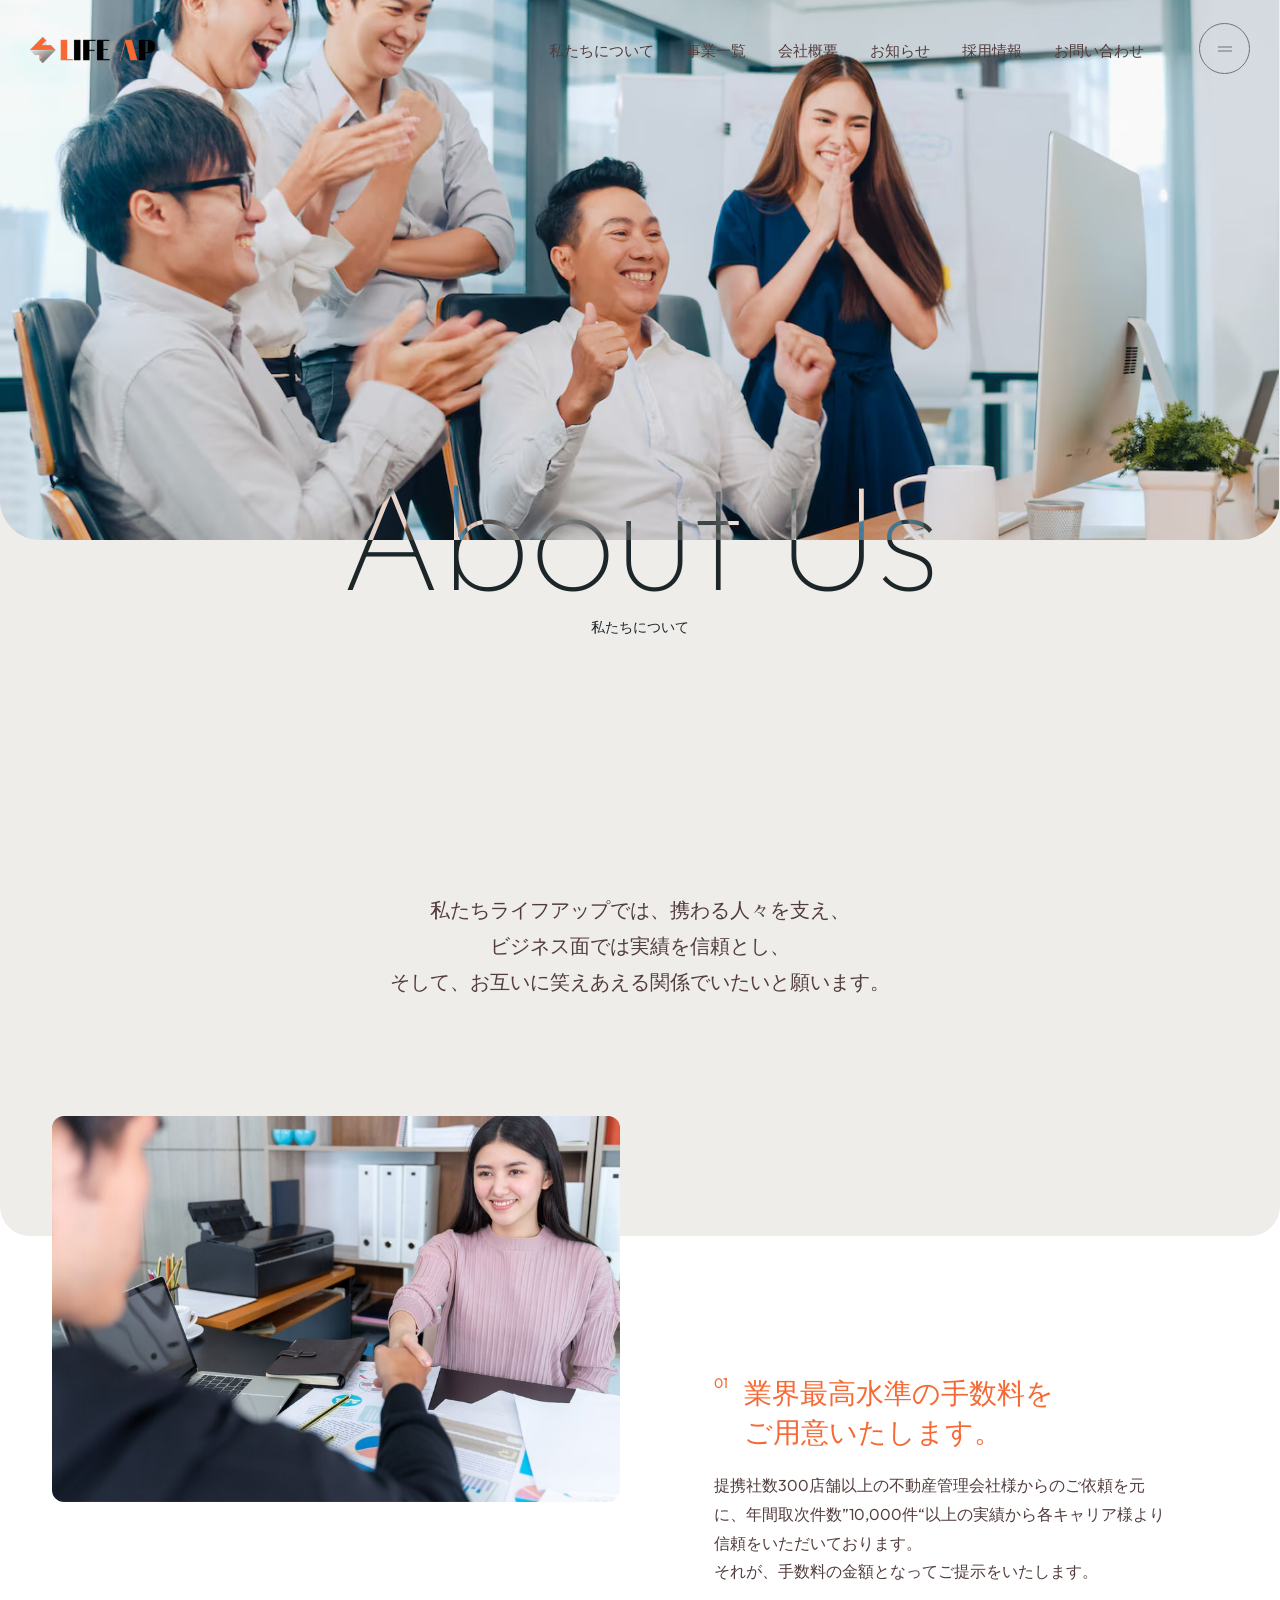
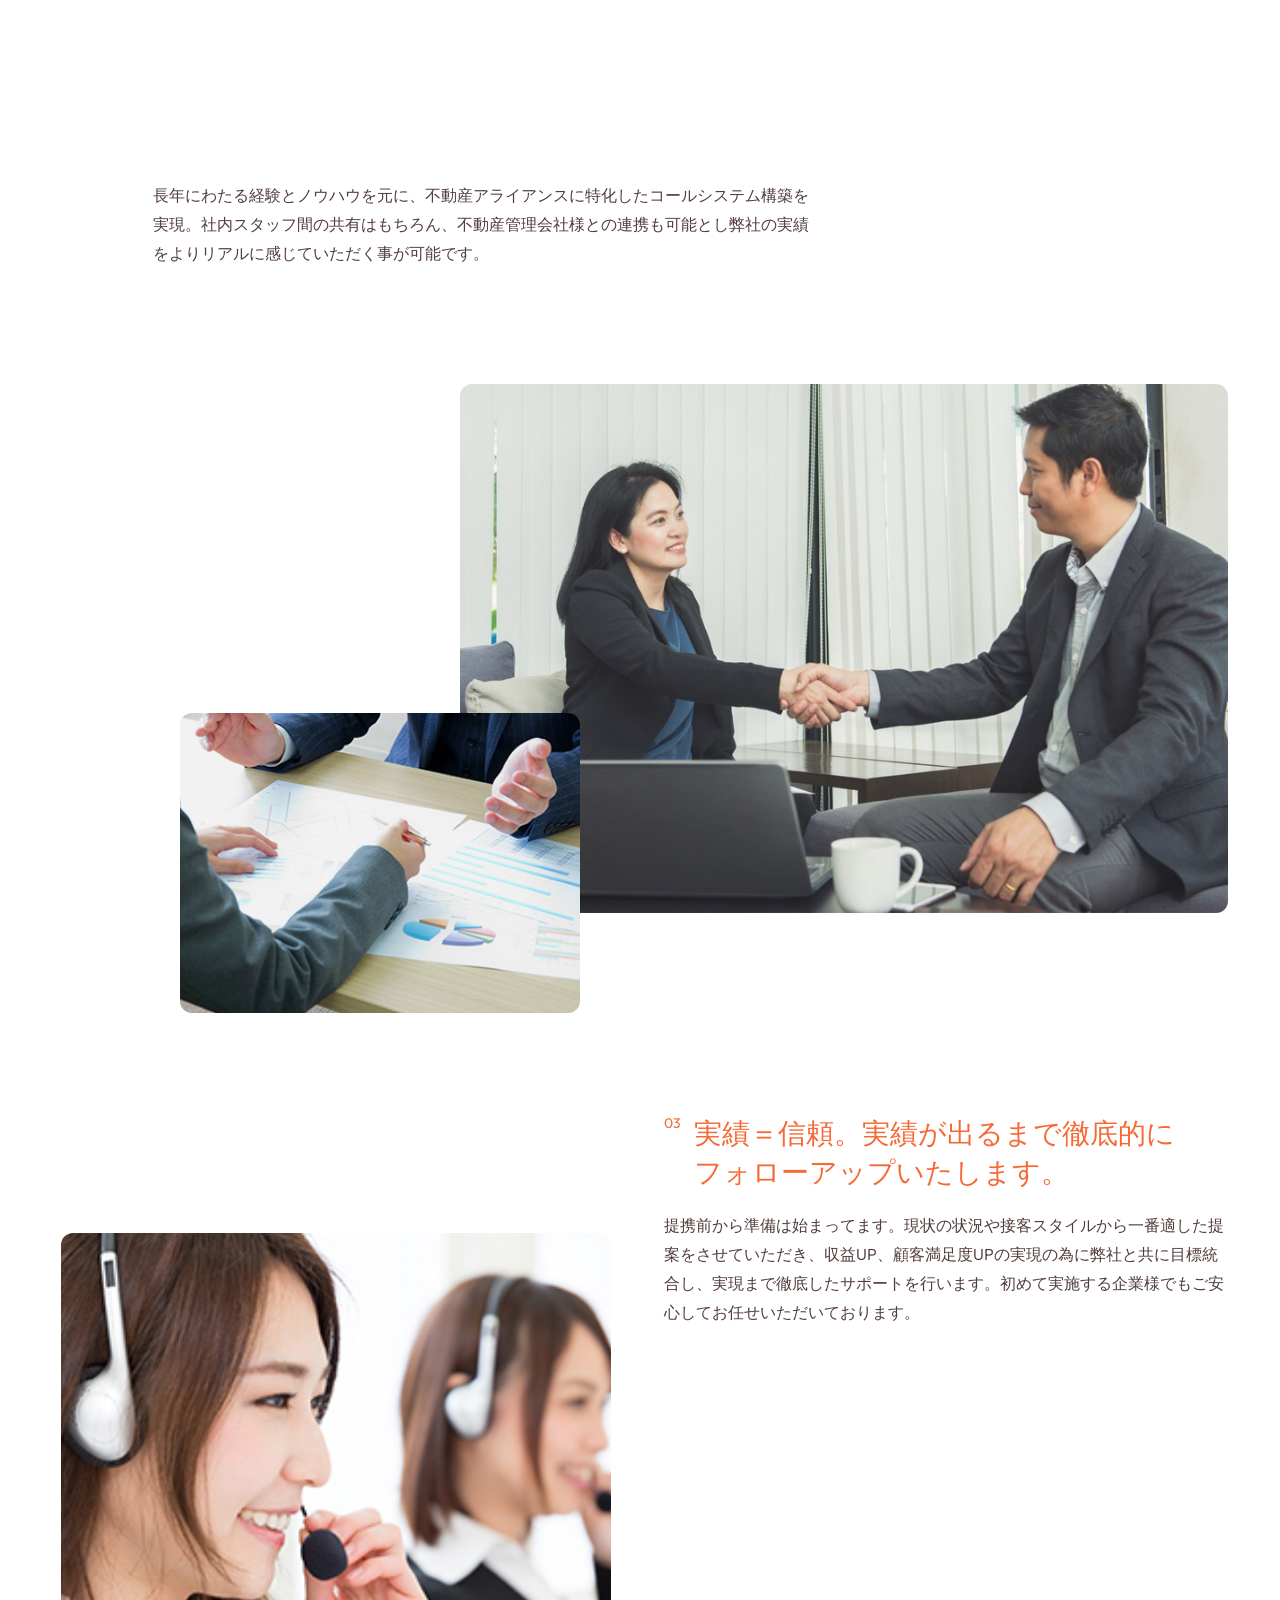
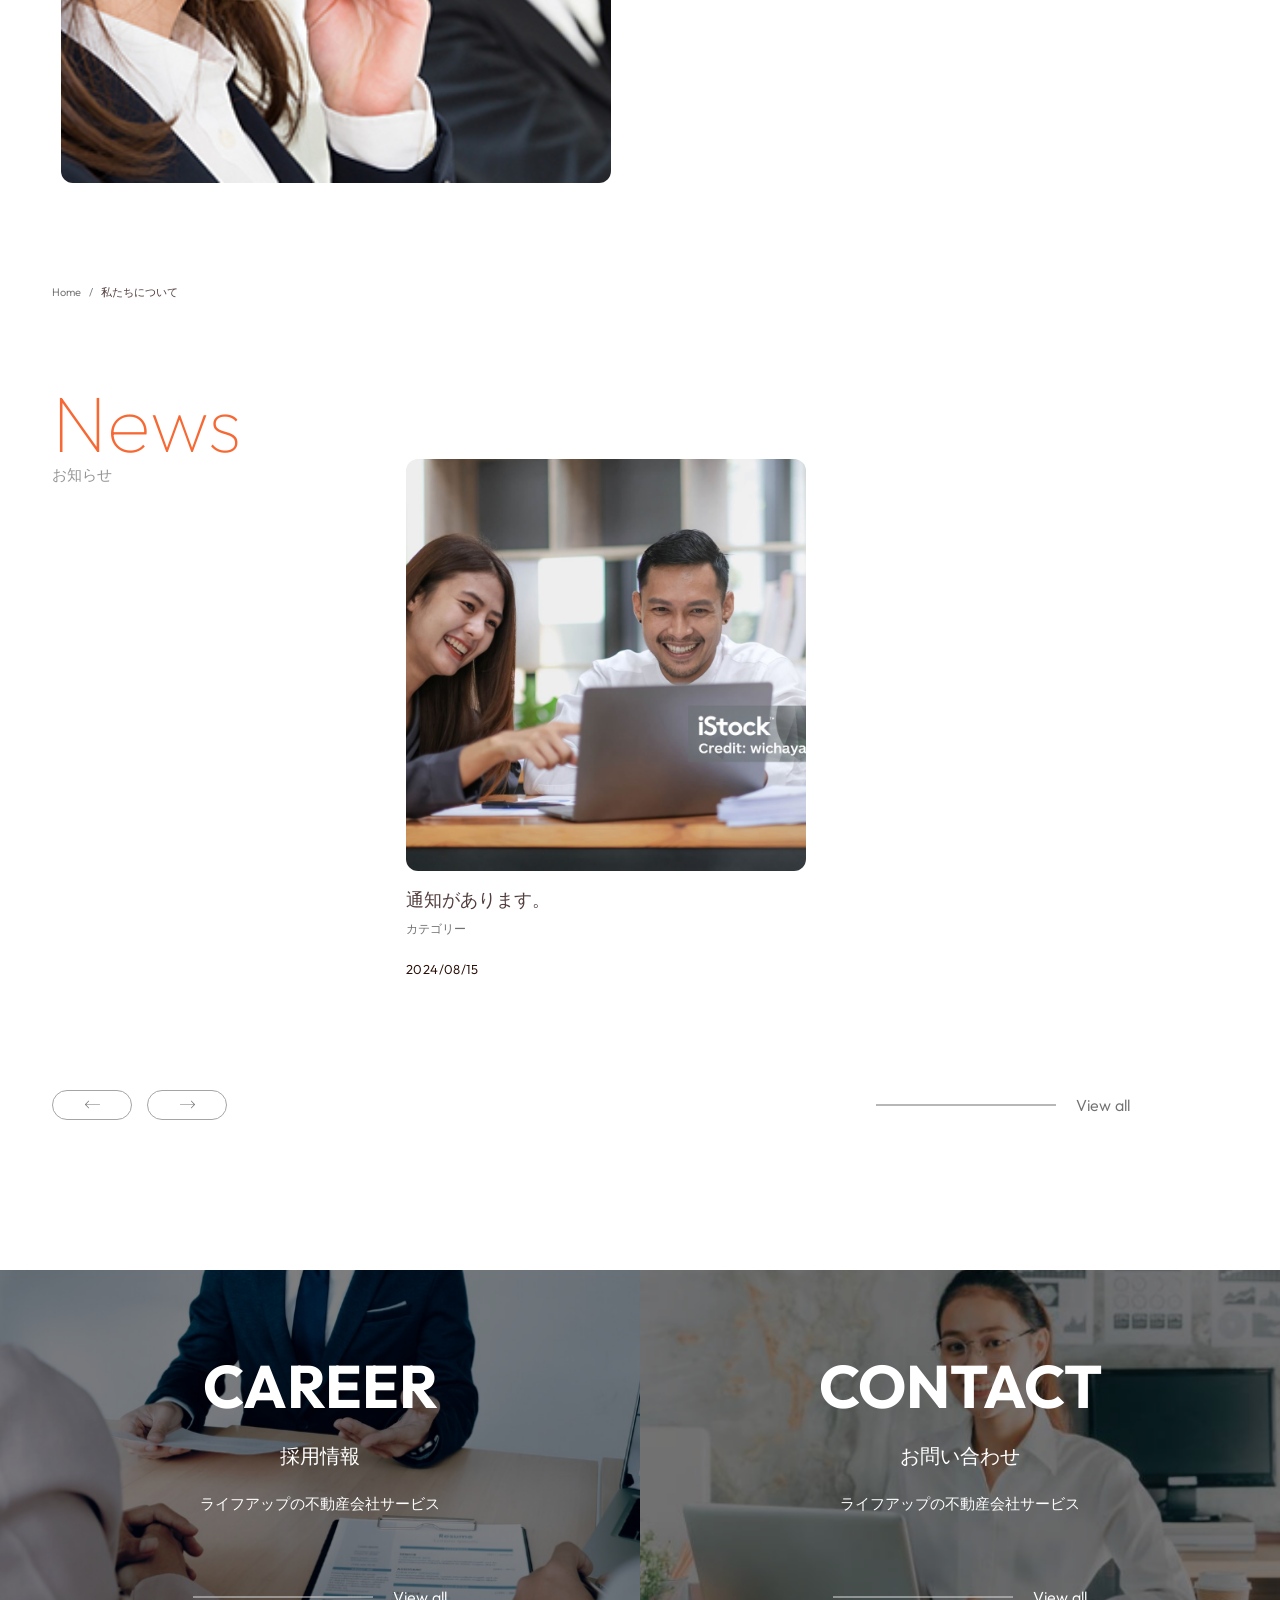
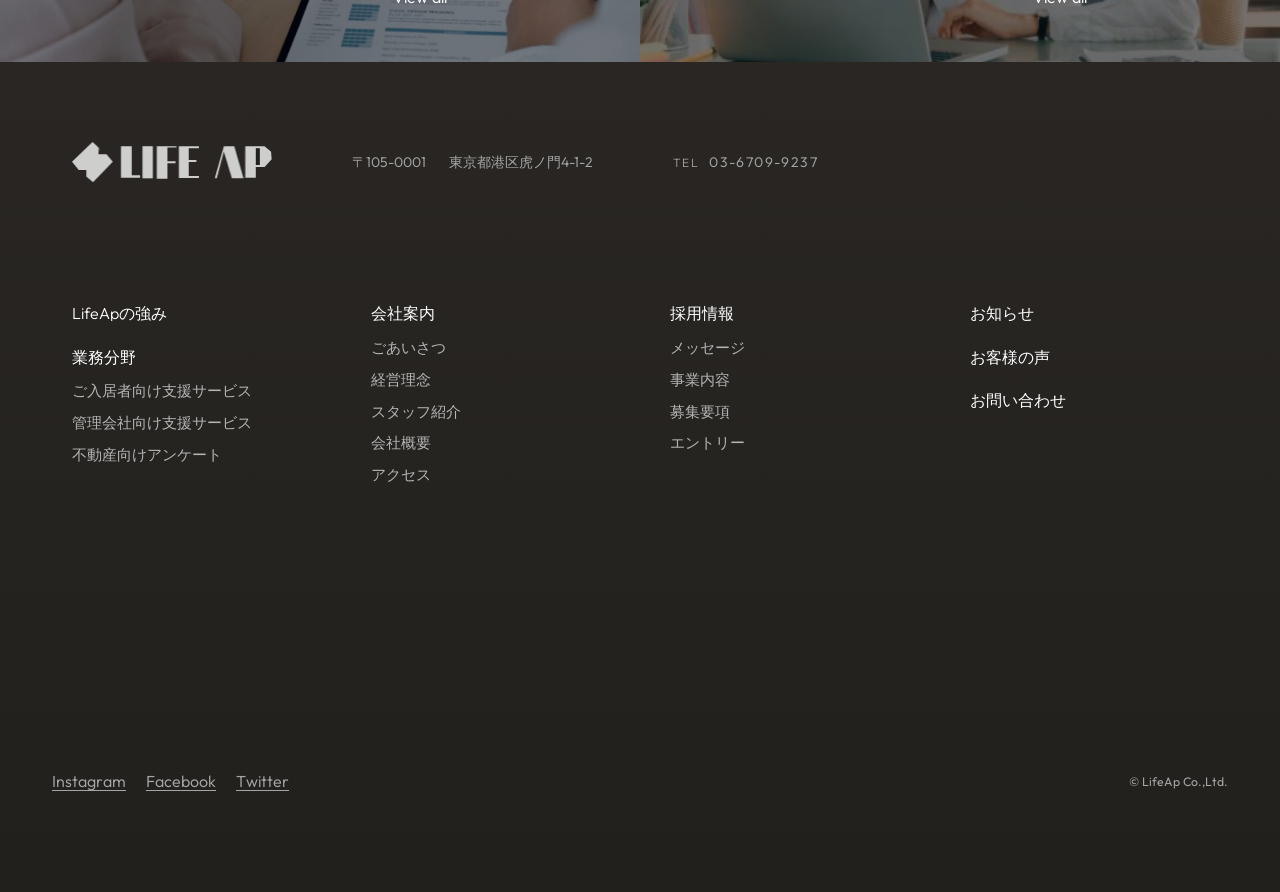
==== about.html @ ca327e9a "feat: Implement other page" ====
﻿<!DOCTYPE html>
<html lang="ja">

<head>
    <meta charset="UTF-8">
    <meta http-equiv="x-ua-compatible" content="ie=edge">
    <meta name="viewport" content="width=device-width,initial-scale=1.0,minimum-scale=1.0">
    <link rel="apple-touch-icon" sizes="180x180" href="assets\ico\apple-touch-icon.png">
    <link rel="icon" type="image/png" sizes="32x32" href="assets\ico\favicon-32x32.png">
    <link rel="icon" type="image/png" sizes="16x16" href="assets\ico\favicon-16x16.png">
    <link rel="preconnect" href="https://fonts.gstatic.com" crossorigin="">
    <link rel="preconnect" href="https://fonts.googleapis.com" crossorigin="">
    <link href="https://fonts.googleapis.com/css2?family=Outfit:wght@100;300;400;500&display=swap" rel="stylesheet">
    <link rel="stylesheet" href="https://fonts.googleapis.com/css2?family=Material+Symbols+Rounded:opsz,wght,FILL,GRAD@20..48,100..700,0..1,-50..200">
    <title>株式会社ライフアップ｜ライフライン取次・不動産アライアンスサービス</title>
    <meta name="description" content="株式会社ライフアップは、ライフラインの取次など不動産会社専用の各種サービスを展開しています。不動産会社とエンドユーザーの架け橋となる会社です。">
    <style id='classic-theme-styles-inline-css' type='text/css'>
        /*! This file is auto-generated */
        
        .wp-block-button__link {
            color: #fff;
            background-color: #32373c;
            border-radius: 9999px;
            box-shadow: none;
            text-decoration: none;
            padding: calc(.667em + 2px) calc(1.333em + 2px);
            font-size: 1.125em
        }
        
        .wp-block-file__button {
            background: #32373c;
            color: #fff;
            text-decoration: none
        }
    </style>
    <style id='global-styles-inline-css' type='text/css'>
        body {
            --wp--preset--color--black: #000;
            --wp--preset--color--cyan-bluish-gray: #abb8c3;
            --wp--preset--color--white: #fff;
            --wp--preset--color--pale-pink: #f78da7;
            --wp--preset--color--vivid-red: #cf2e2e;
            --wp--preset--color--luminous-vivid-orange: #ff6900;
            --wp--preset--color--luminous-vivid-amber: #fcb900;
            --wp--preset--color--light-green-cyan: #7bdcb5;
            --wp--preset--color--vivid-green-cyan: #00d084;
            --wp--preset--color--pale-cyan-blue: #8ed1fc;
            --wp--preset--color--vivid-cyan-blue: #0693e3;
            --wp--preset--color--vivid-purple: #9b51e0;
            --wp--preset--gradient--vivid-cyan-blue-to-vivid-purple: linear-gradient(135deg, rgba(6, 147, 227, 1) 0%, #9b51e0 100%);
            --wp--preset--gradient--light-green-cyan-to-vivid-green-cyan: linear-gradient(135deg, #7adcb4 0%, #00d082 100%);
            --wp--preset--gradient--luminous-vivid-amber-to-luminous-vivid-orange: linear-gradient(135deg, rgba(252, 185, 0, 1) 0%, rgba(255, 105, 0, 1) 100%);
            --wp--preset--gradient--luminous-vivid-orange-to-vivid-red: linear-gradient(135deg, rgba(255, 105, 0, 1) 0%, #cf2e2e 100%);
            --wp--preset--gradient--very-light-gray-to-cyan-bluish-gray: linear-gradient(135deg, #eee 0%, #a9b8c3 100%);
            --wp--preset--gradient--cool-to-warm-spectrum: linear-gradient(135deg, #4aeadc 0%, #9778d1 20%, #cf2aba 40%, #ee2c82 60%, #fb6962 80%, #fef84c 100%);
            --wp--preset--gradient--blush-light-purple: linear-gradient(135deg, #ffceec 0%, #9896f0 100%);
            --wp--preset--gradient--blush-bordeaux: linear-gradient(135deg, #fecda5 0%, #fe2d2d 50%, #6b003e 100%);
            --wp--preset--gradient--luminous-dusk: linear-gradient(135deg, #ffcb70 0%, #c751c0 50%, #4158d0 100%);
            --wp--preset--gradient--pale-ocean: linear-gradient(135deg, #fff5cb 0%, #b6e3d4 50%, #33a7b5 100%);
            --wp--preset--gradient--electric-grass: linear-gradient(135deg, #caf880 0%, #71ce7e 100%);
            --wp--preset--gradient--midnight: linear-gradient(135deg, #020381 0%, #2874fc 100%);
            --wp--preset--font-size--small: 13px;
            --wp--preset--font-size--medium: 20px;
            --wp--preset--font-size--large: 36px;
            --wp--preset--font-size--x-large: 42px;
            --wp--preset--spacing--20: .44rem;
            --wp--preset--spacing--30: .67rem;
            --wp--preset--spacing--40: 1rem;
            --wp--preset--spacing--50: 1.5rem;
            --wp--preset--spacing--60: 2.25rem;
            --wp--preset--spacing--70: 3.38rem;
            --wp--preset--spacing--80: 5.06rem;
            --wp--preset--shadow--natural: 6px 6px 9px rgba(0, 0, 0, .2);
            --wp--preset--shadow--deep: 12px 12px 50px rgba(0, 0, 0, .4);
            --wp--preset--shadow--sharp: 6px 6px 0px rgba(0, 0, 0, .2);
            --wp--preset--shadow--outlined: 6px 6px 0px -3px rgba(255, 255, 255, 1), 6px 6px rgba(0, 0, 0, 1);
            --wp--preset--shadow--crisp: 6px 6px 0px rgba(0, 0, 0, 1)
        }
        
         :where(.is-layout-flex) {
            gap: .5em
        }
        
         :where(.is-layout-grid) {
            gap: .5em
        }
        
        body .is-layout-flow>.alignleft {
            float: left;
            margin-inline-start: 0;
            margin-inline-end: 2em
        }
        
        body .is-layout-flow>.alignright {
            float: right;
            margin-inline-start: 2em;
            margin-inline-end: 0
        }
        
        body .is-layout-flow>.aligncenter {
            margin-left: auto !important;
            margin-right: auto !important
        }
        
        body .is-layout-constrained>.alignleft {
            float: left;
            margin-inline-start: 0;
            margin-inline-end: 2em
        }
        
        body .is-layout-constrained>.alignright {
            float: right;
            margin-inline-start: 2em;
            margin-inline-end: 0
        }
        
        body .is-layout-constrained>.aligncenter {
            margin-left: auto !important;
            margin-right: auto !important
        }
        
        body .is-layout-constrained>:where(:not(.alignleft):not(.alignright):not(.alignfull)) {
            max-width: var(--wp--style--global--content-size);
            margin-left: auto !important;
            margin-right: auto !important
        }
        
        body .is-layout-constrained>.alignwide {
            max-width: var(--wp--style--global--wide-size)
        }
        
        body .is-layout-flex {
            display: flex
        }
        
        body .is-layout-flex {
            flex-wrap: wrap;
            align-items: center
        }
        
        body .is-layout-flex>* {
            margin: 0
        }
        
        body .is-layout-grid {
            display: grid
        }
        
        body .is-layout-grid>* {
            margin: 0
        }
        
         :where(.wp-block-columns.is-layout-flex) {
            gap: 2em
        }
        
         :where(.wp-block-columns.is-layout-grid) {
            gap: 2em
        }
        
         :where(.wp-block-post-template.is-layout-flex) {
            gap: 1.25em
        }
        
         :where(.wp-block-post-template.is-layout-grid) {
            gap: 1.25em
        }
        
        .has-black-color {
            color: var(--wp--preset--color--black) !important
        }
        
        .has-cyan-bluish-gray-color {
            color: var(--wp--preset--color--cyan-bluish-gray) !important
        }
        
        .has-white-color {
            color: var(--wp--preset--color--white) !important
        }
        
        .has-pale-pink-color {
            color: var(--wp--preset--color--pale-pink) !important
        }
        
        .has-vivid-red-color {
            color: var(--wp--preset--color--vivid-red) !important
        }
        
        .has-luminous-vivid-orange-color {
            color: var(--wp--preset--color--luminous-vivid-orange) !important
        }
        
        .has-luminous-vivid-amber-color {
            color: var(--wp--preset--color--luminous-vivid-amber) !important
        }
        
        .has-light-green-cyan-color {
            color: var(--wp--preset--color--light-green-cyan) !important
        }
        
        .has-vivid-green-cyan-color {
            color: var(--wp--preset--color--vivid-green-cyan) !important
        }
        
        .has-pale-cyan-blue-color {
            color: var(--wp--preset--color--pale-cyan-blue) !important
        }
        
        .has-vivid-cyan-blue-color {
            color: var(--wp--preset--color--vivid-cyan-blue) !important
        }
        
        .has-vivid-purple-color {
            color: var(--wp--preset--color--vivid-purple) !important
        }
        
        .has-black-background-color {
            background-color: var(--wp--preset--color--black) !important
        }
        
        .has-cyan-bluish-gray-background-color {
            background-color: var(--wp--preset--color--cyan-bluish-gray) !important
        }
        
        .has-white-background-color {
            background-color: var(--wp--preset--color--white) !important
        }
        
        .has-pale-pink-background-color {
            background-color: var(--wp--preset--color--pale-pink) !important
        }
        
        .has-vivid-red-background-color {
            background-color: var(--wp--preset--color--vivid-red) !important
        }
        
        .has-luminous-vivid-orange-background-color {
            background-color: var(--wp--preset--color--luminous-vivid-orange) !important
        }
        
        .has-luminous-vivid-amber-background-color {
            background-color: var(--wp--preset--color--luminous-vivid-amber) !important
        }
        
        .has-light-green-cyan-background-color {
            background-color: var(--wp--preset--color--light-green-cyan) !important
        }
        
        .has-vivid-green-cyan-background-color {
            background-color: var(--wp--preset--color--vivid-green-cyan) !important
        }
        
        .has-pale-cyan-blue-background-color {
            background-color: var(--wp--preset--color--pale-cyan-blue) !important
        }
        
        .has-vivid-cyan-blue-background-color {
            background-color: var(--wp--preset--color--vivid-cyan-blue) !important
        }
        
        .has-vivid-purple-background-color {
            background-color: var(--wp--preset--color--vivid-purple) !important
        }
        
        .has-black-border-color {
            border-color: var(--wp--preset--color--black) !important
        }
        
        .has-cyan-bluish-gray-border-color {
            border-color: var(--wp--preset--color--cyan-bluish-gray) !important
        }
        
        .has-white-border-color {
            border-color: var(--wp--preset--color--white) !important
        }
        
        .has-pale-pink-border-color {
            border-color: var(--wp--preset--color--pale-pink) !important
        }
        
        .has-vivid-red-border-color {
            border-color: var(--wp--preset--color--vivid-red) !important
        }
        
        .has-luminous-vivid-orange-border-color {
            border-color: var(--wp--preset--color--luminous-vivid-orange) !important
        }
        
        .has-luminous-vivid-amber-border-color {
            border-color: var(--wp--preset--color--luminous-vivid-amber) !important
        }
        
        .has-light-green-cyan-border-color {
            border-color: var(--wp--preset--color--light-green-cyan) !important
        }
        
        .has-vivid-green-cyan-border-color {
            border-color: var(--wp--preset--color--vivid-green-cyan) !important
        }
        
        .has-pale-cyan-blue-border-color {
            border-color: var(--wp--preset--color--pale-cyan-blue) !important
        }
        
        .has-vivid-cyan-blue-border-color {
            border-color: var(--wp--preset--color--vivid-cyan-blue) !important
        }
        
        .has-vivid-purple-border-color {
            border-color: var(--wp--preset--color--vivid-purple) !important
        }
        
        .has-vivid-cyan-blue-to-vivid-purple-gradient-background {
            background: var(--wp--preset--gradient--vivid-cyan-blue-to-vivid-purple) !important
        }
        
        .has-light-green-cyan-to-vivid-green-cyan-gradient-background {
            background: var(--wp--preset--gradient--light-green-cyan-to-vivid-green-cyan) !important
        }
        
        .has-luminous-vivid-amber-to-luminous-vivid-orange-gradient-background {
            background: var(--wp--preset--gradient--luminous-vivid-amber-to-luminous-vivid-orange) !important
        }
        
        .has-luminous-vivid-orange-to-vivid-red-gradient-background {
            background: var(--wp--preset--gradient--luminous-vivid-orange-to-vivid-red) !important
        }
        
        .has-very-light-gray-to-cyan-bluish-gray-gradient-background {
            background: var(--wp--preset--gradient--very-light-gray-to-cyan-bluish-gray) !important
        }
        
        .has-cool-to-warm-spectrum-gradient-background {
            background: var(--wp--preset--gradient--cool-to-warm-spectrum) !important
        }
        
        .has-blush-light-purple-gradient-background {
            background: var(--wp--preset--gradient--blush-light-purple) !important
        }
        
        .has-blush-bordeaux-gradient-background {
            background: var(--wp--preset--gradient--blush-bordeaux) !important
        }
        
        .has-luminous-dusk-gradient-background {
            background: var(--wp--preset--gradient--luminous-dusk) !important
        }
        
        .has-pale-ocean-gradient-background {
            background: var(--wp--preset--gradient--pale-ocean) !important
        }
        
        .has-electric-grass-gradient-background {
            background: var(--wp--preset--gradient--electric-grass) !important
        }
        
        .has-midnight-gradient-background {
            background: var(--wp--preset--gradient--midnight) !important
        }
        
        .has-small-font-size {
            font-size: var(--wp--preset--font-size--small) !important
        }
        
        .has-medium-font-size {
            font-size: var(--wp--preset--font-size--medium) !important
        }
        
        .has-large-font-size {
            font-size: var(--wp--preset--font-size--large) !important
        }
        
        .has-x-large-font-size {
            font-size: var(--wp--preset--font-size--x-large) !important
        }
        
        .wp-block-navigation a:where(:not(.wp-element-button)) {
            color: inherit
        }
        
         :where(.wp-block-post-template.is-layout-flex) {
            gap: 1.25em
        }
        
         :where(.wp-block-post-template.is-layout-grid) {
            gap: 1.25em
        }
        
         :where(.wp-block-columns.is-layout-flex) {
            gap: 2em
        }
        
         :where(.wp-block-columns.is-layout-grid) {
            gap: 2em
        }
        
        .wp-block-pullquote {
            font-size: 1.5em;
            line-height: 1.6
        }
    </style>
    <link rel="stylesheet" href="assets\css\styles.css">
    <link rel="stylesheet" href="assets\css\custom.css">
    <script src="assets\js\bundle.js?date=20230303" id="bundle" charset="utf-8" defer=""></script>
</head>

<body data-barba="wrapper">
    <div id="page"> <button id="js-hamburger" class="l-hamburger" aria-haspopup="true" aria-expanded="false"> <span
                class="sr-only sr-only-focusable">メニューを開閉する</span> <span class="js-hamburger__bar l-hamburger__str"
                aria-hidden="true"></span> <span class="js-hamburger__bar l-hamburger__bar" aria-hidden="true"></span>
            <svg class="l-hamburger__circle" role="img" aria-hidden="true" width="52" height="52" viewbox="0 0 52 52"
                fill="none" xmlns="http://www.w3.org/2000/svg">
                <rect x="0.5" y="0.5" width="51" height="51" rx="25.5"></rect>
            </svg> <svg class="l-hamburger__circle-base" role="img" aria-hidden="true" width="52" height="52"
                viewbox="0 0 52 52" fill="none" xmlns="http://www.w3.org/2000/svg">
                <rect x="0.5" y="0.5" width="51" height="51" rx="25.5"></rect>
            </svg> </button>
        <div id="js-drawer" class="modal l-drawer" aria-hidden="true">
            <div class="modal__bg"></div>
            <div role="dialog" aria-modal="true" class="modal__container">
                <div class="container">
                    <div class="l-drawer-wrapper">
                        <div class="row align-items-center">
                            <div class="col-lg-6">
                                <div class="l-drawer-image">
                                    <div data-drawer-image="top" class="-active"></div>
                                    <div data-drawer-image="strength"></div>
                                    <div data-drawer-image="service"></div>
                                    <div data-drawer-image="office"></div>
                                    <div data-drawer-image="recruit"></div>
                                    <div data-drawer-image="others"></div>
                                </div>
                            </div>
                            <div class="col-lg-6">
                                <div class="row">
                                    <div class="col-md-6">
                                        <ul class="l-drawer-nav">
                                            <li class="l-drawer-nav__item">
                                                <a href="/index.html" class="l-drawer-nav__link" data-drawer-links="" data-hover-animation="" data-drawer="top"> <span> <span
                                                            data-hover-animation-target="">トップページ</span> </span>
                                                </a>
                                            </li>
                                            <li class="l-drawer-nav__item">
                                                <a href="/about.html" class="l-drawer-nav__link" data-drawer-links="" data-hover-animation="" data-drawer="strength">
                                                    <span> <span data-hover-animation-target="">LifeApの強み</span>
                                                    </span>
                                                </a>
                                            </li>
                                            <li class="l-drawer-nav__item">
                                                <a href="/service.html" class="l-drawer-nav__link" data-drawer-links="" data-hover-animation="" data-drawer="service">
                                                    <span> <span data-hover-animation-target="">業務分野</span> </span>
                                                </a>
                                                <ul class="l-drawer-nav__children">
                                                    <li class="l-drawer-nav__item">
                                                        <a href="/service.html/#one" class="l-drawer-nav__link" data-drawer-links="" data-hover-animation="" data-drawer="service"> <span> <span
                                                                    data-hover-animation-target="">ご入居者向け支援サービス</span>
                                                            </span>
                                                        </a>
                                                    </li>
                                                    <li class="l-drawer-nav__item">
                                                        <a href="/service.html/#one" class="l-drawer-nav__link" data-drawer-links="" data-hover-animation="" data-drawer="service"> <span> <span
                                                                    data-hover-animation-target="">管理会社向け支援サービス</span>
                                                            </span>
                                                        </a>
                                                    </li>
                                                    <li class="l-drawer-nav__item">
                                                        <a href="/service.html/#one" class="l-drawer-nav__link" data-drawer-links="" data-hover-animation="" data-drawer="service"> <span> <span
                                                                    data-hover-animation-target="">不動産向けアンケート</span>
                                                            </span>
                                                        </a>
                                                    </li>
                                                </ul>
                                            </li>
                                        </ul>
                                        <ul class="l-drawer-nav">
                                            <li class="l-drawer-nav__item">
                                                <a href="/greeting.html" class="l-drawer-nav__link" data-drawer-links="" data-hover-animation="" data-drawer="office">
                                                    <span> <span data-hover-animation-target="">会社案内</span> </span>
                                                </a>
                                                <ul class="l-drawer-nav__children">
                                                    <li class="l-drawer-nav__item">
                                                        <a href="/greeting.html" class="l-drawer-nav__link" data-drawer-links="" data-hover-animation="" data-drawer="office"> <span> <span
                                                                    data-hover-animation-target="">ごあいさつ</span> </span>
                                                        </a>
                                                    </li>
                                                    <li class="l-drawer-nav__item">
                                                        <a href="/outline.html" class="l-drawer-nav__link" data-drawer-links="" data-hover-animation="" data-drawer="office"> <span> <span
                                                                    data-hover-animation-target="">経営理念</span> </span>
                                                        </a>
                                                    </li>
                                                    <li class="l-drawer-nav__item">
                                                        <a href="/member.html" class="l-drawer-nav__link" data-drawer-links="" data-hover-animation="" data-drawer="office"> <span> <span
                                                                    data-hover-animation-target="">スタッフ紹介</span> </span>
                                                        </a>
                                                    </li>
                                                    <li class="l-drawer-nav__item">
                                                        <a href="/outline.html" class="l-drawer-nav__link" data-drawer-links="" data-hover-animation="" data-drawer="office"> <span> <span
                                                                    data-hover-animation-target="">会社概要</span> </span>
                                                        </a>
                                                    </li>
                                                    <li class="l-drawer-nav__item">
                                                        <a href="/outline.html" class="l-drawer-nav__link" data-drawer-links="" data-hover-animation="" data-drawer="office"> <span> <span
                                                                    data-hover-animation-target="">アクセス</span> </span>
                                                        </a>
                                                    </li>
                                                </ul>
                                            </li>
                                        </ul>
                                    </div>
                                    <div class="col-md-6">
                                        <ul class="l-drawer-nav">
                                            <li class="l-drawer-nav__item">
                                                <a href="/recruit.html" class="l-drawer-nav__link" data-drawer-links="" data-hover-animation="" data-drawer="recruit">
                                                    <span> <span data-hover-animation-target="">採用情報</span> </span>
                                                </a>
                                                <ul class="l-drawer-nav__children">
                                                    <li class="l-drawer-nav__item">
                                                        <a href="/recruit.html/#message" class="l-drawer-nav__link" data-drawer-links="" data-hover-animation="" data-drawer="recruit"> <span> <span
                                                                    data-hover-animation-target="">メッセージ</span> </span>
                                                        </a>
                                                    </li>
                                                    <li class="l-drawer-nav__item">
                                                        <a href="/recruit.html" class="l-drawer-nav__link" data-drawer-links="" data-hover-animation="" data-drawer="recruit"> <span> <span
                                                                    data-hover-animation-target="">事業内容</span>
                                                            </span>
                                                        </a>
                                                    </li>
                                                    <li class="l-drawer-nav__item">
                                                        <a href="/recruit.html" class="l-drawer-nav__link" data-drawer-links="" data-hover-animation="" data-drawer="recruit"> <span> <span
                                                                    data-hover-animation-target="">募集要項</span>
                                                            </span>
                                                        </a>
                                                    </li>
                                                    <li class="l-drawer-nav__item">
                                                        <a href="/recruit.html/#requirement" class="l-drawer-nav__link" data-drawer-links="" data-hover-animation="" data-drawer="recruit"> <span> <span
                                                                    data-hover-animation-target="">エントリー</span> </span>
                                                        </a>
                                                    </li>
                                                </ul>
                                            </li>
                                        </ul>
                                        <ul class="l-drawer-nav">
                                            <li class="l-drawer-nav__item">
                                                <a href="/news.html" class="l-drawer-nav__link" data-drawer-links="" data-hover-animation="" data-drawer="others"> <span> <span
                                                            data-hover-animation-target="">お知らせ</span> </span>
                                                </a>
                                            </li>
                                            <li class="l-drawer-nav__item">
                                                <a href="#" class="l-drawer-nav__link" data-drawer-links="" data-hover-animation="" data-drawer="others">
                                                    <span> <span data-hover-animation-target="">お客様の声</span> </span>
                                                </a>
                                            </li>

                                            <li class="l-drawer-nav__item">
                                                <a href="/contact.html" class="l-drawer-nav__link" data-drawer-links="" data-hover-animation="" data-drawer="others">
                                                    <span> <span data-hover-animation-target="">お問い合わせ</span> </span>
                                                </a>
                                            </li>
                                        </ul>
                                    </div>
                                </div>
                            </div>
                        </div>
                    </div>
                </div>
            </div>
        </div> <a class="sr-only sr-only-focusable skip-to-content" href="#main-content">本文までスキップする</a>
        <header id="l-header" role="banner">
            <div id="l-header__bg">
                <div class="l-header__wrapper">
                    <h1 id="l-header__logo">
                        <a href="/index.html" class="l-header__logo--link"> <span class="sr-only">株式会社ライフアップ</span>
                            <img src="assets/img/footer/logo.png" alt="">
                        </a>
                    </h1>
                    <div id="l-gnav">
                        <nav>
                            <ul class="l-gnav__nav">
                                <li class="l-gnav__item"><a href="/about.html" class="l-gnav__link" data-hover-animation=""><span><span
                                                data-hover-animation-target="">私たちについて</span></span></a></li>
                                <li class="l-gnav__item"><a href="/service.html" class="l-gnav__link" data-hover-animation=""><span><span
                                                data-hover-animation-target="">事業一覧</span></span></a></li>
                                <li class="l-gnav__item"><a href="/about.html" class="l-gnav__link" data-hover-animation=""><span><span
                                                data-hover-animation-target="">会社概要</span></span></a></li>
                                <li class="l-gnav__item"><a href="/news.html" class="l-gnav__link" data-hover-animation=""><span><span
                                                data-hover-animation-target="">お知らせ</span></span></a></li>
                                <li class="l-gnav__item"><a href="/recruit.html" class="l-gnav__link" data-hover-animation=""><span><span
                                                data-hover-animation-target="">採用情報</span></span></a></li>
                                <li class="l-gnav__item"><a href="/contact.html" class="l-gnav__link" data-hover-animation=""><span><span
                                                data-hover-animation-target="">お問い合わせ</span></span></a></li>
                            </ul>
                        </nav>
                    </div>
                </div>
            </div>
        </header>
        <div id="wrapper">
            <div data-barba="container" data-barba-namespace="">
                <div data-scroll-container="">
                    <main id="content">
                        <div id="p-strength" class="c-numbering__reset">
                            <header class="c-lower-header">
                                <div class="c-lower-header__img"> <img fetchpriority="high" decoding="async" src="assets\img\main\main-strength.jpg" alt="" decordin="async" width="2161" height="789"></div>
                                <div class="container">
                                    <h1 class="c-lower-title">
                                        <div class="c-lower-title__ja">私たちについて</div>
                                        <div class="c-lower-title__en">About Us</div>
                                    </h1>
                                </div>
                                <div class="p-strength__intro">
                                    <div class="container">

                                        <div class="container p-index-strength__inner" id="main-content">
                                            <div class="p-index-strength__content">
                                                <h3 class="p-index-strength__heading" data-scroll-trigger="js-scroll-to-top">
                                                    <div class="p-index-strength__heading-l"><span>支える×与える×笑える</span></div>
                                                </h3>
                                                <div class="p-index-strength__body" data-scroll-trigger="js-scroll-to-top">
                                                    <p>
                                                        <span class="display-block-content -xxs">私たちライフアップでは、携わる人々を支え、</span>
                                                        <span class="display-block-content -xxs">ビジネス面では実績を信頼とし、</span> そして、お互いに笑えあえる関係でいたいと願います。
                                                    </p>
                                                </div>
                                            </div>
                                        </div>
                                    </div>
                                </div>
                            </header>
                            <section id="section01">
                                <div class="container">
                                    <div class="row align-items-end">
                                        <div class="col-lg-6">
                                            <div class="p-strength__image" data-image-fixed="" data-scroll-trigger="js-scroll-to-top"> <img decoding="async" src="assets\img\strength\strength01.jpg" alt="" decordin="async" width="1866" height="1346"></div>
                                        </div>
                                        <div class="col-lg-6">
                                            <div class="p-strength__content">
                                                <h3 class="c-numbering__title mb-20 __red" data-scroll-trigger="js-scroll-to-top">業界最高水準の手数料を<br>ご用意いたします。
                                                </h3>
                                                <div class="p-strength__body" data-scroll-trigger="js-scroll-to-top">
                                                    <p> 提携社数300店舗以上の不動産管理会社様からのご依頼を元に、年間取次件数”10,000件“以上の実績から各キャリア様より信頼をいただいております。 <br>それが、手数料の金額となってご提示をいたします。
                                                    </p>
                                                </div>
                                            </div>
                                        </div>
                                    </div>
                                </div>
                            </section>
                            <section id="section02">
                                <div class="container">
                                    <div class="row align-items-end">
                                        <div class="col-lg-7 offset-lg-1">
                                            <div class="p-strength__content">
                                                <h3 class="c-numbering__title mb-20 __red" data-scroll-trigger="js-scroll-to-top">自社コールセンターの徹底したシステム共有</h3>
                                                <div class="p-strength__body" data-scroll-trigger="js-scroll-to-top">
                                                    <p> 長年にわたる経験とノウハウを元に、不動産アライアンスに特化したコールシステム構築を実現。社内スタッフ間の共有はもちろん、不動産管理会社様との連携も可能とし弊社の実績をよりリアルに感じていただく事が可能です。
                                                    </p>
                                                </div>
                                            </div>
                                        </div>
                                    </div>
                                    <div class="p-strength__image--wrapper">
                                        <div class="p-strength__image image02" data-image-fixed="" data-scroll-trigger="js-scroll-to-top"> <img decoding="async" src="assets\img\strength\strength03.jpg" alt="" decordin="async" width="1178" height="850"></div>
                                        <div class="p-strength__image image01" data-image-fixed="" data-scroll-trigger="js-scroll-to-top">
                                            <img loading="lazy" decoding="async" src="assets\img\strength\strength02.jpg" alt="" decordin="async" width="2160" height="1558">
                                        </div>
                                    </div>
                                </div>
                            </section>
                            <section id="section03">
                                <div class="container">
                                    <div class="row">
                                        <div class="col-lg-6 order-lg-2">
                                            <div class="p-strength__content">
                                                <h3 class="c-numbering__title mb-20 __red" data-scroll-trigger="js-scroll-to-top">実績＝信頼。実績が出るまで徹底的に<br class="d-none d-sm-block">フォローアップいたします。</h3>
                                                <div class="p-strength__body" data-scroll-trigger="js-scroll-to-top">
                                                    <p> 提携前から準備は始まってます。現状の状況や接客スタイルから一番適した提案をさせていただき、収益UP、顧客満足度UPの実現の為に弊社と共に目標統合し、実現まで徹底したサポートを行います。初めて実施する企業様でもご安心してお任せいただいております。
                                                    </p>
                                                </div>
                                            </div>
                                        </div>
                                        <div class="col-lg-6 order-lg-1">
                                            <div class="p-strength__image" data-image-fixed="" data-scroll-trigger="js-scroll-to-top"> <img loading="lazy" decoding="async" src="assets\img\strength\strength04.jpg" alt="" decordin="async" width="1458" height="1500"></div>
                                        </div>
                                    </div>
                                </div>
                            </section>
                            <div class="container-fluid pt-60 pt-lg-120">
                                <div id="breadcrumb" class="c-breadcrumb">
                                    <ol class="breadcrumb">
                                        <li class="breadcrumb-item"><a href="/index.html"><span>Home</span></a></li>
                                        <li class="breadcrumb-item"><span>私たちについて</span></li>
                                    </ol>
                                </div>
                            </div>
                        </div>
                    </main>
                    <aside id="l-aside-blog" class="c-blog-list">
                        <div class="container-fluid">
                            <div class="c-blog-list__wrapper" data-scroll="">
                                <header class="c-blog-list__heading">
                                    <h3 class="c-blog-list__title c-section-title">
                                        <div class="c-blog-list__title--ja c-section-title__ja">お知らせ</div>
                                        <div class="c-blog-list__title--en c-section-title__en">News</div>
                                    </h3>
                                    <div class="c-blog-list__controls">
                                        <button type="button" class="l-bloglist-slider-prev js-bloglist-slider-prev">
                                            <svg role="img" aria-label="前へ" width="15" height="9" viewbox="0 0 15 9"
                                                fill="none" xmlns="http://www.w3.org/2000/svg">
                                                <path
                                                    d="M0.0991359 4.74034L3.50815 8.14939C3.63061 8.29238 3.84582 8.30905 3.98881 8.18656C4.13181 8.0641 4.14848 7.84889 4.02599 7.7059C4.01457 7.69257 4.00214 7.68012 3.98881 7.66872L1.16274 4.83922L14.6591 4.83922C14.8474 4.83922 15 4.68659 15 4.4983C15 4.31001 14.8474 4.15741 14.6591 4.15741L1.16274 4.15741L3.98881 1.33133C4.13181 1.20887 4.14848 0.993662 4.02599 0.850666C3.9035 0.70767 3.68832 0.691001 3.54533 0.813489C3.532 0.824915 3.51955 0.837336 3.50815 0.850666L0.0991064 4.25971C-0.0330495 4.39263 -0.0330493 4.60737 0.0991359 4.74034Z">
                                                </path>
                                            </svg>
                                        </button>
                                        <button type="button" class="l-bloglist-slider-next js-bloglist-slider-next">
                                            <svg role="img" aria-label="次へ" width="15" height="9" viewbox="0 0 15 9"
                                                fill="none" xmlns="http://www.w3.org/2000/svg">
                                                <path
                                                    d="M14.9009 4.25965L11.4919 0.850612C11.3694 0.707617 11.1542 0.690947 11.0112 0.813435C10.8682 0.935894 10.8515 1.15111 10.974 1.2941C10.9854 1.30743 10.9979 1.31988 11.0112 1.33128L13.8373 4.16078H0.340893C0.152634 4.16078 0 4.31341 0 4.5017C0 4.68999 0.152634 4.84259 0.340893 4.84259H13.8373L11.0112 7.66867C10.8682 7.79113 10.8515 8.00634 10.974 8.14933C11.0965 8.29233 11.3117 8.309 11.4547 8.18651C11.468 8.17508 11.4805 8.16266 11.4919 8.14933L14.9009 4.74029C15.033 4.60737 15.033 4.39263 14.9009 4.25965Z">
                                                </path>
                                            </svg>
                                        </button>
                                    </div>
                                </header>
                                <div class="l-blog-slider__wrapper">
                                    <div class="l-blog-slider js-bloglist-slider" data-scroll-trigger="js-scroll-to-top">
                                        <div class="swiper-wrapper">
                                            <div class="swiper-slide">
                                                <article class="c-blog__card">
                                                    <div class="c-blog__card--link" data-mouse-sticky="" data-mouse-sticky-assetsance="15" data-mouse-sticky-rotation="3">
                                                        <div class="c-blog__card--content">
                                                            <h3 class="c-blog__card--title"><a href="#">通知があります。</a></h3>
                                                            <div class="c-blog__card--categories" aria-label="カテゴリー:">
                                                                <a href="#" class="c-blog__card--cat">カテゴリー</a>
                                                            </div>
                                                            <div class="c-blog__card--detail"> <time class="c-blog__card--time __black" aria-label="投稿日" datetime="2023-01-04T01:12:29+09:00">2024/08/15</time>
                                                                <!-- <a href="blog-author\kimihiro-nakatani\#" class="c-blog__card--author" aria-label="中谷 公大">
                                                                    <div class="c-blog__card--author-image"> <img width="150" height="150" src="app\wp-content\uploads\2023\02\staff01-150x150.jpg" class="attachment-thumbnail size-thumbnail" alt="" decoding="async" loading="lazy" srcset="app\wp-content\uploads\2023\02\staff01-150x150.jpg 150w, app\wp-content\uploads\2023\02\staff01-800x800.jpg 800w, app\wp-content\uploads\2023\02\staff01-768x768.jpg 768w, app\wp-content\uploads\2023\02\staff01.jpg 900w"
                                                                            sizes="(max-width: 150px) 100vw, 150px">
                                                                    </div>
                                                                </a> -->
                                                            </div>
                                                        </div>
                                                        <a href="#" class="c-blog__card--img-wrap" data-mouse-sticky-target="" data-class="is-next" data-stalker-link="">
                                                            <div class="c-blog__card--img"> <img src="assets/img/main/noimg.png" decoding="async" alt="通知があります。"></div>
                                                        </a>
                                                    </div>
                                                </article>
                                            </div>
                                        </div>
                                    </div>
                                    <div class="c-blog-list__more" data-scroll-trigger="js-scroll-to-top">
                                        <a href="#" class="c-blog-list__more--link c-button" data-hover-animation=""> <span class="c-button__line"></span> <span class="c-button__str" data-hover-animation-target="">View all</span>
                                        </a>
                                    </div>
                                </div>
                            </div>
                        </div>
                    </aside>

                    <div class="c-contact">
                        <div class="__career" data-mouse-sticky="" data-mouse-sticky-assetsance="15" data-mouse-sticky-rotation="0" data-mouse-sticky-target="" data-mouse-sticky-target="" data-class="is-next" data-stalker-link="">
                            <div class="__career-ttl">
                                <h2 class="__career-ttl_en">
                                    CAREER
                                </h2>
                                <p class="__career-ttl_ja">
                                    採用情報
                                </p>
                            </div>
                            <p class="__career-ctn">
                                ライフアップの不動産会社サービス
                            </p>

                            <div class="c-contact__more" data-scroll-trigger="js-scroll-to-top">
                                <a href="#" class="c-blog-list__more--link c-button -invert" data-hover-animation="" aria-label="お客様の声一覧をみる"> <span class="c-button__line"></span> <span class="c-button__str __white" data-hover-animation-target="">View all</span> </a>
                            </div>
                        </div>
                        <div class="__contact" data-mouse-sticky="" data-mouse-sticky-assetsance="15" data-mouse-sticky-rotation="0" data-mouse-sticky-target="" data-mouse-sticky-target="" data-class="is-next" data-stalker-link="">
                            <div class="__contact-ttl">
                                <h2 class="__contact-ttl_en">
                                    CONTACT
                                </h2>
                                <p class="__contact-ttl_ja">
                                    お問い合わせ
                                </p>
                            </div>
                            <p class="__contact-ctn">
                                ライフアップの不動産会社サービス
                            </p>

                            <div class="c-contact__more" data-scroll-trigger="js-scroll-to-top">
                                <a href="#" class="c-blog-list__more--link c-button -invert" data-hover-animation="" aria-label="お客様の声一覧をみる"> <span class="c-button__line"></span> <span class="c-button__str __white" data-hover-animation-target="">View all</span> </a>
                            </div>
                        </div>
                    </div>

                    <footer id="l-footer" role="contentinfo" data-footer-trigger="" data-darkmode="">
                        <div class="l-footer__bg">
                            <div class="container-fluid l-footer__inner">
                                <div class="l-footer__top">
                                    <div class="l-footer__top--wrapper">
                                        <div id="l-footer__logo">
                                            <a href="/index.html"> <img src="assets/img/footer/logo_footer.png" alt="株式会社ライフアップ"> </a>
                                        </div>
                                        <address class="l-footer-address"> <span
                                                class="l-footer-address__post-number">〒105-0001</span>
                                                東京都港区虎ノ門4-1-2 </address>
                                        <div class="l-footer-tel"> <a href="tel:03-6709-9237"><small>TEL</small>03-6709-9237</a></div>
                                    </div>
                                </div>
                                <div class="l-footer-content">
                                    <nav class="l-footer-nav__wrapper">
                                        <ul class="l-footer-nav">
                                            <li class="l-footer-nav__item">
                                                <a href="/about.html" class="l-footer-nav__link" data-hover-animation=""> <span> <span
                                                            data-hover-animation-target="">LifeApの強み</span> </span>
                                                </a>
                                            </li>
                                            <li class="l-footer-nav__item">
                                                <a href="/service.html" class="l-footer-nav__link" data-hover-animation=""> <span> <span
                                                            data-hover-animation-target="">業務分野</span> </span>
                                                </a>
                                                <ul class="l-footer-nav__children">
                                                    <li class="l-footer-nav__item">
                                                        <a href="/service.html#one" class="l-footer-nav__link" data-hover-animation=""> <span> <span
                                                                    data-hover-animation-target="">ご入居者向け支援サービス</span>
                                                            </span>
                                                        </a>
                                                    </li>
                                                    <li class="l-footer-nav__item">
                                                        <a href="/service.html#two" class="l-footer-nav__link" data-hover-animation=""> <span>
                                                                <span data-hover-animation-target="">管理会社向け支援サービス</span>
                                                            </span>
                                                        </a>
                                                    </li>
                                                    <li class="l-footer-nav__item">
                                                        <a href="/service.html#three" class="l-footer-nav__link" data-hover-animation=""> <span> <span
                                                                    data-hover-animation-target="">不動産向けアンケート</span>
                                                            </span>
                                                        </a>
                                                    </li>
                                                </ul>
                                            </li>
                                        </ul>
                                        <ul class="l-footer-nav">
                                            <li class="l-footer-nav__item">
                                                <a href="/greeting.html" class="l-footer-nav__link" data-hover-animation=""> <span> <span
                                                            data-hover-animation-target="">会社案内</span> </span>
                                                </a>
                                                <ul class="l-footer-nav__children">
                                                    <li class="l-footer-nav__item">
                                                        <a href="/greeting.html" class="l-footer-nav__link" data-hover-animation=""> <span> <span
                                                                    data-hover-animation-target="">ごあいさつ</span> </span>
                                                        </a>
                                                    </li>
                                                    <li class="l-footer-nav__item">
                                                        <a href="greeting.html" class="l-footer-nav__link" data-hover-animation=""> <span> <span
                                                                    data-hover-animation-target="">経営理念</span> </span>
                                                        </a>
                                                    </li>
                                                    <li class="l-footer-nav__item">
                                                        <a href="/member.html" class="l-footer-nav__link" data-hover-animation=""> <span> <span
                                                                    data-hover-animation-target="">スタッフ紹介</span> </span>
                                                        </a>
                                                    </li>
                                                    <li class="l-footer-nav__item">
                                                        <a href="/outline.html" class="l-footer-nav__link" data-hover-animation=""> <span>
                                                                <span data-hover-animation-target="">会社概要</span>
                                                            </span>
                                                        </a>
                                                    </li>
                                                    <li class="l-footer-nav__item">
                                                        <a href="/outline.html" class="l-footer-nav__link" data-hover-animation=""> <span>
                                                                <span data-hover-animation-target="">アクセス</span> </span>
                                                        </a>
                                                    </li>
                                                </ul>
                                            </li>
                                        </ul>
                                        <ul class="l-footer-nav">
                                            <li class="l-footer-nav__item">
                                                <a href="recruit.html" class="l-footer-nav__link" data-hover-animation=""> <span> <span
                                                            data-hover-animation-target="">採用情報</span> </span>
                                                </a>
                                                <ul class="l-footer-nav__children">
                                                    <li class="l-footer-nav__item">
                                                        <a href="recruit.html" class="l-footer-nav__link" data-hover-animation=""> <span>
                                                                <span data-hover-animation-target="">メッセージ</span>
                                                            </span>
                                                        </a>
                                                    </li>
                                                    <li class="l-footer-nav__item">
                                                        <a href="recruit.html" class="l-footer-nav__link" data-hover-animation=""> <span>
                                                                <span
                                                                    data-hover-animation-target="">事業内容</span>
                                                            </span>
                                                        </a>
                                                    </li>
                                                    <li class="l-footer-nav__item">
                                                        <a href="/recruit.html" class="l-footer-nav__link" data-hover-animation=""> <span> <span
                                                                    data-hover-animation-target="">募集要項</span>
                                                            </span>
                                                        </a>
                                                    </li>
                                                    <li class="l-footer-nav__item">
                                                        <a href="/recruit.html" class="l-footer-nav__link" data-hover-animation=""> <span>
                                                                <span data-hover-animation-target="">エントリー</span> </span>
                                                        </a>
                                                    </li>

                                                </ul>
                                            </li>
                                        </ul>
                                        <ul class="l-footer-nav">
                                            <li class="l-footer-nav__item">
                                                <a href="/news.html" class="l-footer-nav__link" data-hover-animation=""> <span> <span
                                                            data-hover-animation-target="">お知らせ</span> </span>
                                                </a>
                                            </li>
                                            <li class="l-footer-nav__item">
                                                <a href="#" class="l-footer-nav__link" data-hover-animation=""> <span> <span
                                                            data-hover-animation-target="">お客様の声</span> </span>
                                                </a>
                                            </li>

                                            <li class="l-footer-nav__item">
                                                <a href="/contact.html" class="l-footer-nav__link" data-hover-animation=""> <span> <span
                                                            data-hover-animation-target="">お問い合わせ</span> </span>
                                                </a>
                                            </li>
                                        </ul>
                                    </nav>
                                </div>
                                <div class="l-footer__bottom">
                                    <div class="l-footer__sns-links">
                                        <a href="#" target="_blank" rel="noopener noreferrer" data-hover-animation=""> <span data-hover-animation-target="">Instagram</span> </a>
                                        <a href="#" target="_blank" rel="noopener noreferrer" data-hover-animation=""> <span data-hover-animation-target="">Facebook</span> </a>
                                        <a href="#" target="_blank" rel="noopener noreferrer" data-hover-animation=""> <span data-hover-animation-target="">Twitter</span> </a>
                                    </div>
                                    <p id="l-copyright"><small lang="en">&copy; LifeAp Co.,Ltd.</small></p>
                                </div>
                            </div>
                        </div>
                    </footer>
                </div>
            </div>
        </div>
    </div>
    <div id="js-loading__mask" aria-hidden="true">
        <div class="js-loading__first">
            <div class="m-curve-wrapper">
                <div class="m-curve"></div>
            </div>
        </div>
        <div class="js-loading__second">
            <div class="m-curve-wrapper">
                <div class="m-curve"></div>
            </div>
        </div>
        <div id="logo-animation">
            <div class="logo-animation__ja"> <svg role="img" aria-hidden="true" version="1.1" xmlns="http://www.w3.org/2000/svg" xmlns:xlink="http://www.w3.org/1999/xlink" x="0px" y="0px" width="200px" height="19.6px" viewbox="0 0 200 19.6" style="enable-background:new 0 0 200 19.6;"
                    xml:space="preserve">
                    <path class="st0"
                        d="M8,19.4v-6.5c0-0.1-0.1-0.2-0.2-0.2H0.2c-0.1,0-0.2-0.1-0.2-0.2V4.9c0-0.1,0.1-0.2,0.2-0.2h7.5C7.9,4.7,8,4.6,8,4.5V0.2C8,0.1,8.1,0,8.2,0h0.6C8.9,0,9,0.1,9,0.2v4.2c0,0.1,0.1,0.2,0.2,0.2h7.5c0.1,0,0.2,0.1,0.2,0.2v7.5c0,0.1-0.1,0.2-0.2,0.2H9.2c-0.1,0-0.2,0.1-0.2,0.2v6.5c0,0.1-0.1,0.2-0.2,0.2H8.2C8.1,19.6,8,19.5,8,19.4L8,19.4z M9.2,11.6h6.5c0.1,0,0.2-0.1,0.2-0.2V5.9c0-0.1-0.1-0.2-0.2-0.2H9.2C9.1,5.7,9,5.8,9,5.9v5.5C9,11.5,9.1,11.6,9.2,11.6z M1.2,11.6h6.5c0.1,0,0.2-0.1,0.2-0.2V5.9c0-0.1-0.1-0.2-0.2-0.2H1.2C1.1,5.7,1,5.8,1,5.9v5.5C1,11.5,1.1,11.6,1.2,11.6z">
                    </path>
                </svg> <svg role="img" aria-hidden="true" version="1.1" xmlns="http://www.w3.org/2000/svg" xmlns:xlink="http://www.w3.org/1999/xlink" x="0px" y="0px" width="200px" height="19.6px" viewbox="0 0 200 19.6" style="enable-background:new 0 0 200 19.6;"
                    xml:space="preserve">
                    <path class="st0"
                        d="M45.6,11.6H34.4c-0.1,0-0.2,0.1-0.2,0.2v7.5c0,0.1,0.1,0.2,0.2,0.2h11.2c0.1,0,0.2-0.1,0.2-0.2v-7.5 C45.8,11.7,45.7,11.6,45.6,11.6z M44.8,18.3c0,0.1-0.1,0.2-0.2,0.2h-9.2c-0.1,0-0.2-0.1-0.2-0.2v-5.5c0-0.1,0.1-0.2,0.2-0.2h9.2 c0.1,0,0.2,0.1,0.2,0.2V18.3z M50.2,14.5l-0.4,0.4c-0.1,0.1-0.2,0.1-0.3,0l-9.3-9.3c-0.1-0.1-0.2-0.1-0.3,0l-6,6l-3.3,3.3 c-0.1,0.1-0.2,0.1-0.3,0l-0.4-0.4c-0.1-0.1-0.1-0.2,0-0.3l10-10c0.1-0.1,0.2-0.1,0.3,0l10,10C50.3,14.3,50.3,14.4,50.2,14.5z  M44.4,3.1c-0.1-0.1-0.1-0.2,0-0.3l0.4-0.4c0.1-0.1,0.2-0.1,0.3,0l4.8,4.8c0.1,0.1,0.1,0.2,0,0.3l-0.4,0.4c-0.1,0.1-0.2,0.1-0.3,0 L44.4,3.1z M30.1,7.4c-0.1-0.1-0.1-0.2,0-0.3l4.8-4.8c0.1-0.1,0.2-0.1,0.3,0l0.4,0.4c0.1,0.1,0.1,0.2,0,0.3l-4.8,4.8 c-0.1,0.1-0.2,0.1-0.3,0L30.1,7.4z">
                    </path>
                </svg> <svg role="img" aria-hidden="true" version="1.1" xmlns="http://www.w3.org/2000/svg" xmlns:xlink="http://www.w3.org/1999/xlink" x="0px" y="0px" width="200px" height="19.6px" viewbox="0 0 200 19.6" style="enable-background:new 0 0 200 19.6;"
                    xml:space="preserve">
                    <path class="st0"
                        d="M83,10.7L72.7,0.4c-0.1-0.1-0.2-0.1-0.3,0L62.1,10.7c-0.1,0.1-0.1,0.2,0,0.3l0.4,0.4c0.1,0.1,0.2,0.1,0.3,0 l3.5-3.5v0.7c0,0.1,0.1,0.2,0.2,0.2h12c0.1,0,0.2-0.1,0.2-0.2V7.9v0l3.5,3.5c0.1,0.1,0.2,0.1,0.3,0L83,11C83,10.9,83,10.8,83,10.7z  M78.1,7.8H67c-0.2,0-0.3-0.2-0.2-0.4l5.5-5.5c0.1-0.1,0.2-0.1,0.3,0l5.5,5.5C78.4,7.5,78.3,7.8,78.1,7.8z M80.3,11.3v0.6 c0,0.1-0.1,0.2-0.2,0.2h-7.9c-0.1,0-0.2,0-0.2,0.1l-3.2,6c-0.1,0.1,0,0.3,0.2,0.3h7.4c0.2,0,0.3-0.2,0.2-0.3l-1.2-2.9 c0-0.1,0-0.2,0.1-0.3l0.5-0.2c0.1,0,0.2,0,0.3,0.1l1.8,4.4c0.1,0.1,0,0.3-0.2,0.3H67.3c-0.2,0-0.3-0.2-0.2-0.3h0l3.6-6.8 c0.1-0.1,0-0.3-0.2-0.3h-5.5c-0.1,0-0.2-0.1-0.2-0.2v-0.6c0-0.1,0.1-0.2,0.2-0.2h15C80.2,11.1,80.3,11.2,80.3,11.3z">
                    </path>
                </svg> <svg role="img" aria-hidden="true" version="1.1" xmlns="http://www.w3.org/2000/svg" xmlns:xlink="http://www.w3.org/1999/xlink" x="0px" y="0px" width="200px" height="19.6px" viewbox="0 0 200 19.6" style="enable-background:new 0 0 200 19.6;"
                    xml:space="preserve">
                    <path class="st0"
                        d="M102.9,14.3h-7.5c-0.1,0-0.2,0.1-0.2,0.2v4.9c0,0.1,0.1,0.2,0.2,0.2h7.5c0.1,0,0.2-0.1,0.2-0.2v-4.9 C103.2,14.4,103.1,14.3,102.9,14.3z M102.1,18.3c0,0.1-0.1,0.2-0.2,0.2h-5.5c-0.1,0-0.2-0.1-0.2-0.2v-2.8c0-0.1,0.1-0.2,0.2-0.2h5.5 c0.1,0,0.2,0.1,0.2,0.2V18.3z M102.8,11.3v0.6c0,0.1-0.1,0.2-0.2,0.2h-6.7c-0.1,0-0.2-0.1-0.2-0.2v-0.6c0-0.1,0.1-0.2,0.2-0.2h6.7 C102.7,11.1,102.8,11.2,102.8,11.3z M102.8,8.7c0,0.1-0.1,0.2-0.2,0.2h-6.7c-0.1,0-0.2-0.1-0.2-0.2V8.2c0-0.1,0.1-0.2,0.2-0.2h6.7 c0.1,0,0.2,0.1,0.2,0.2V8.7z M104.4,5.8H93.9c-0.1,0-0.2-0.1-0.2-0.2V5c0-0.1,0.1-0.2,0.2-0.2h10.5c0.1,0,0.2,0.1,0.2,0.2v0.6 C104.7,5.7,104.5,5.8,104.4,5.8z M96.7,1.5c-0.1-0.1-0.2-0.2-0.1-0.3l0.3-0.5c0.1-0.1,0.2-0.2,0.3-0.1l4,2c0.1,0.1,0.2,0.2,0.1,0.3 L101,3.4c-0.1,0.1-0.2,0.2-0.3,0.1L96.7,1.5z M111.8,9.2v0.6c0,0.1-0.1,0.2-0.2,0.2h-3c-0.1,0-0.2,0.1-0.2,0.2v9.2 c0,0.1-0.1,0.2-0.2,0.2h-0.6c-0.1,0-0.2-0.1-0.2-0.2v-9.2c0-0.1-0.1-0.2-0.2-0.2h-3c-0.1,0-0.2-0.1-0.2-0.2V9.2 c0-0.1,0.1-0.2,0.2-0.2h3c0.1,0,0.2-0.1,0.2-0.2V1.3c0-0.1,0.1-0.2,0.2-0.2h0.6c0.1,0,0.2,0.1,0.2,0.2v7.4c0,0.1,0.1,0.2,0.2,0.2h3 C111.7,9,111.8,9.1,111.8,9.2z">
                    </path>
                </svg> <svg role="img" aria-hidden="true" version="1.1" xmlns="http://www.w3.org/2000/svg" xmlns:xlink="http://www.w3.org/1999/xlink" x="0px" y="0px" width="200px" height="19.6px" viewbox="0 0 200 19.6" style="enable-background:new 0 0 200 19.6;"
                    xml:space="preserve">
                    <path class="st0"
                        d="M130.1,18.9v-0.6c0-0.1,0.1-0.2,0.2-0.2h1.1c0.1,0,0.2-0.1,0.2-0.2v-1.2c0-0.1-0.1-0.2-0.2-0.2h-6.6 c-0.1,0-0.2-0.1-0.2-0.2v-0.6c0-0.1,0.1-0.2,0.2-0.2h6.6c0.1,0,0.2-0.1,0.2-0.2v-1.4c0-0.1-0.1-0.2-0.2-0.2h-9.2 c-0.1,0-0.2-0.1-0.2-0.2v-0.6c0-0.1,0.1-0.2,0.2-0.2h9.2c0.1,0,0.2-0.1,0.2-0.2V11c0-0.1-0.1-0.2-0.2-0.2h-6.6 c-0.1,0-0.2-0.1-0.2-0.2V10c0-0.1,0.1-0.2,0.2-0.2h6.6c0.1,0,0.2-0.1,0.2-0.2v-1c0-0.1-0.1-0.2-0.2-0.2h-6.3c-0.1,0-0.2-0.1-0.2-0.2 V4.5c0-0.1,0.1-0.2,0.2-0.2h6.3c0.1,0,0.2-0.1,0.2-0.2v-1c0-0.1-0.1-0.2-0.2-0.2h-6.3c-0.1,0-0.2-0.1-0.2-0.2V2.1 c0-0.1,0.1-0.2,0.2-0.2h6.3c0.1,0,0.2-0.1,0.2-0.2V0.2c0-0.1,0.1-0.2,0.2-0.2h0.6c0.1,0,0.2,0.1,0.2,0.2v1.5c0,0.1,0.1,0.2,0.2,0.2 h6.3c0.1,0,0.2,0.1,0.2,0.2v0.6c0,0.1-0.1,0.2-0.2,0.2h-6.3c-0.1,0-0.2,0.1-0.2,0.2v1c0,0.1,0.1,0.2,0.2,0.2h6.3 c0.1,0,0.2,0.1,0.2,0.2v3.7c0,0.1-0.1,0.2-0.2,0.2h-6.3c-0.1,0-0.2,0.1-0.2,0.2v1c0,0.1,0.1,0.2,0.2,0.2h6.3c0.1,0,0.2,0.1,0.2,0.2 v2.4c0,0.1,0.1,0.2,0.2,0.2h2.5c0.1,0,0.2,0.1,0.2,0.2v0.6c0,0.1-0.1,0.2-0.2,0.2h-2.5c-0.1,0-0.2,0.1-0.2,0.2v2.4 c0,0.1-0.1,0.2-0.2,0.2h-6.3c-0.1,0-0.2,0.1-0.2,0.2v2.2c0,0.1-0.1,0.2-0.2,0.2h-2.1C130.2,19.1,130.1,19.1,130.1,18.9L130.1,18.9z  M132.9,15.5h5.3c0.1,0,0.2-0.1,0.2-0.2v-1.4c0-0.1-0.1-0.2-0.2-0.2h-5.3c-0.1,0-0.2,0.1-0.2,0.2v1.4 C132.7,15.4,132.8,15.5,132.9,15.5z M132.9,12.6h5.3c0.1,0,0.2-0.1,0.2-0.2V11c0-0.1-0.1-0.2-0.2-0.2h-5.3c-0.1,0-0.2,0.1-0.2,0.2 v1.4C132.7,12.5,132.8,12.6,132.9,12.6z M132.9,7.4h5.3c0.1,0,0.2-0.1,0.2-0.2V5.5c0-0.1-0.1-0.2-0.2-0.2h-5.3 c-0.1,0-0.2,0.1-0.2,0.2v1.7C132.7,7.3,132.8,7.4,132.9,7.4z M126.2,7.4h5.3c0.1,0,0.2-0.1,0.2-0.2V5.5c0-0.1-0.1-0.2-0.2-0.2h-5.3 c-0.1,0-0.2,0.1-0.2,0.2v1.7C126,7.3,126.1,7.4,126.2,7.4z">
                    </path>
                </svg> <svg role="img" aria-hidden="true" version="1.1" xmlns="http://www.w3.org/2000/svg" xmlns:xlink="http://www.w3.org/1999/xlink" x="0px" y="0px" width="200px" height="19.6px" viewbox="0 0 200 19.6" style="enable-background:new 0 0 200 19.6;"
                    xml:space="preserve">
                    <path class="st0"
                        d="M170.8,12v6.6c0,0.1-0.1,0.2-0.2,0.2h-2.3c-0.1,0-0.2-0.1-0.2-0.2v-0.6c0-0.1,0.1-0.2,0.2-0.2h1.2 c0.1,0,0.2-0.1,0.2-0.2V13c0-0.1-0.1-0.2-0.2-0.2h-3.3c-0.1,0-0.2,0-0.2,0.1l-3.7,6.4c-0.1,0.1-0.2,0.1-0.3,0.1l-0.5-0.3 c-0.1-0.1-0.1-0.2-0.1-0.3l0,0l3.3-5.7c0.1-0.1,0-0.3-0.2-0.3h-1.9c-0.1,0-0.2-0.1-0.2-0.2V12c0-0.1,0.1-0.2,0.2-0.2h2.7 c0.1,0,0.2,0,0.2-0.1l0.9-1.6c0.1-0.1,0.2-0.1,0.3-0.1l0.5,0.3c0.1,0.1,0.1,0.2,0.1,0.3l-0.5,0.9c-0.1,0.1,0,0.3,0.2,0.3h3.4 C170.7,11.8,170.8,11.9,170.8,12z M161.8,9.9V8c0-0.1-0.1-0.2-0.2-0.2h-7.1c-0.1,0-0.2,0.1-0.2,0.2v0.6c0,0.1,0.1,0.2,0.2,0.2h2.9 c0.2,0,0.3,0.2,0.2,0.3l-3.8,6.7c-0.1,0.1,0,0.2,0.1,0.3l0.5,0.3c0.1,0.1,0.2,0,0.3-0.1l3.4-5.9c0.1-0.2,0.4-0.1,0.4,0.1v7 c0,0.2-0.2,0.3-0.3,0.2l-1.3-0.6c-0.1-0.1-0.2,0-0.3,0.1l-0.2,0.5h0c-0.1,0.1,0,0.2,0.1,0.3l2.8,1.3c0.1,0.1,0.3,0,0.3-0.2V9 c0-0.1,0.1-0.2,0.2-0.2h0.9c0.1,0,0.2,0.1,0.2,0.2v0.9c0,0.1,0.1,0.2,0.2,0.2h0.6C161.7,10.1,161.8,10,161.8,9.9z M154.9,2.5h4.7 c0.2,0,0.3,0.2,0.2,0.3L158.6,5c-0.1,0.1-0.2,0.1-0.3,0.1l-2-1c-0.1,0-0.2,0-0.3,0.1l-0.3,0.5c0,0.1,0,0.2,0.1,0.3l4,2 c0.1,0,0.2,0,0.3-0.1l0.3-0.5c0-0.1,0-0.2-0.1-0.3l-0.7-0.3c-0.1-0.1-0.2-0.2-0.1-0.3l1.7-2.9c0-0.1,0-0.2,0-0.2l-0.4-0.6 c0-0.1-0.1-0.1-0.2-0.1h-5.8c-0.1,0-0.2,0.1-0.2,0.2v0.6C154.6,2.4,154.7,2.5,154.9,2.5z M170.8,2.9v2.2c0,0.1,0,0.1-0.1,0.2 L168,7.1c-0.1,0.1-0.1,0.3,0,0.4l2.4,1.6c0.1,0.1,0.1,0.2,0.1,0.3l-0.3,0.5c-0.1,0.1-0.2,0.1-0.3,0.1l-3-2c-0.1,0-0.2,0-0.2,0v0 l-2.9,2c-0.1,0.1-0.2,0-0.3-0.1l-0.3-0.5c-0.1-0.1,0-0.2,0.1-0.3l2.4-1.6c0.1-0.1,0.1-0.3,0-0.4l-2-1.3c-0.1-0.1-0.3,0-0.3,0.1 l-0.1,0.4c0,0.1-0.2,0.2-0.3,0.1l-0.5-0.2c-0.1,0-0.2-0.2-0.1-0.3l1.7-5.1c0-0.1,0.2-0.2,0.3-0.1l0.5,0.2c0.1,0,0.2,0.2,0.1,0.3 l-0.4,1.3c-0.1,0.1,0.1,0.3,0.2,0.3h5.9C170.7,2.7,170.8,2.8,170.8,2.9z M169.8,4c0-0.1-0.1-0.2-0.2-0.2h-5.4 c-0.1,0-0.2,0.1-0.2,0.2l-0.2,0.6c0,0.1,0,0.2,0.1,0.3l0,0l2.8,1.9c0.1,0,0.2,0,0.2,0l2.7-1.8c0.1,0,0.1-0.1,0.1-0.2V4z">
                    </path>
                </svg> <svg role="img" aria-hidden="true" version="1.1" xmlns="http://www.w3.org/2000/svg" xmlns:xlink="http://www.w3.org/1999/xlink" x="0px" y="0px" width="200px" height="19.6px" viewbox="0 0 200 19.6" style="enable-background:new 0 0 200 19.6;"
                    xml:space="preserve">
                    <path class="st0"
                        d="M183.8,3.2c-0.1,0-0.2-0.1-0.2-0.2V2.4c0-0.1,0.1-0.2,0.2-0.2h6.7c0.1,0,0.2,0.1,0.2,0.2V3 c0,0.1-0.1,0.2-0.2,0.2H183.8z M190.6,10.7c0,0.1-0.1,0.2-0.2,0.2H185c-0.1,0-0.2,0.1-0.2,0.2v8.2c0,0.1-0.1,0.2-0.2,0.2h-0.6 c-0.1,0-0.2-0.1-0.2-0.2v0V5.5c0-0.1,0.1-0.2,0.2-0.2h6.5c0.1,0,0.2,0.1,0.2,0.2V10.7z M189.6,6.5c0-0.1-0.1-0.2-0.2-0.2H185 c-0.1,0-0.2,0.1-0.2,0.2v3.2c0,0.1,0.1,0.2,0.2,0.2h4.4c0.1,0,0.2-0.1,0.2-0.2V6.5z M194,3.2h5.7c0.1,0,0.2-0.1,0.2-0.2V2.4 c0-0.1-0.1-0.2-0.2-0.2H193c-0.1,0-0.2,0.1-0.2,0.2v5.2v0.6c0,0,0,0,0,0l-2.2,10.9c0,0.1,0.1,0.2,0.2,0.3l0.6,0.1 c0.1,0,0.2-0.1,0.3-0.2L193.7,9c0-0.1,0.1-0.2,0.2-0.2h3.1c0.1,0,0.2,0.1,0.2,0.2v10.3l0,0c0,0.1,0.1,0.2,0.2,0.2h0.6 c0.1,0,0.2-0.1,0.2-0.2V9c0-0.1,0.1-0.2,0.2-0.2h1.3c0.1,0,0.2-0.1,0.2-0.2V8c0-0.1-0.1-0.2-0.2-0.2H194c-0.1,0-0.2-0.1-0.2-0.2V3.5 C193.8,3.3,193.9,3.2,194,3.2z">
                    </path>
                </svg></div>
            <div class="logo-animation__en"> <svg role="img" aria-hidden="true" version="1.1" xmlns="http://www.w3.org/2000/svg" xmlns:xlink="http://www.w3.org/1999/xlink" x="0px" y="0px" width="165.7px" height="4.7px" viewbox="0 0 165.7 4.7" style="enable-background:new 0 0 165.7 4.7;"
                    xml:space="preserve">
                    <path class="st0"
                        d="M0,0.1h0.5c0.1,0,0.2,0.1,0.3,0.2l2.5,3.6h0V0.1h0.5v4.5H3.4C3.2,4.6,3.1,4.6,3,4.5L0.6,0.9h0v3.7H0V0.1z">
                    </path>
                </svg> <svg role="img" aria-hidden="true" version="1.1" xmlns="http://www.w3.org/2000/svg" xmlns:xlink="http://www.w3.org/1999/xlink" x="0px" y="0px" width="165.7px" height="4.7px" viewbox="0 0 165.7 4.7" style="enable-background:new 0 0 165.7 4.7;"
                    xml:space="preserve">
                    <path class="st0"
                        d="M8,0.1h0.5l1.9,4.5H9.8L9.4,3.7C9.4,3.6,9.2,3.5,9.1,3.5H7.3C7.2,3.5,7,3.6,7,3.7L6.6,4.6H6L8,0.1L8,0.1z M8.2,0.8L8.2,0.8l-0.9,2c0,0.1,0,0.2,0.1,0.2h1.4C9,3,9.1,2.9,9,2.8L8.2,0.8z">
                    </path>
                </svg> <svg role="img" aria-hidden="true" version="1.1" xmlns="http://www.w3.org/2000/svg" xmlns:xlink="http://www.w3.org/1999/xlink" x="0px" y="0px" width="165.7px" height="4.7px" viewbox="0 0 165.7 4.7" style="enable-background:new 0 0 165.7 4.7;"
                    xml:space="preserve">
                    <path class="st0"
                        d="M12.6,0.1h0.5v1.9h0.1l1.9-1.8c0.1-0.1,0.2-0.1,0.3-0.1H16l-1.9,1.8c-0.2,0.1-0.2,0.4,0,0.5l2.1,2.2h-0.6 c-0.1,0-0.2,0-0.3-0.1l-2-2.2h-0.1v2.3h-0.5L12.6,0.1L12.6,0.1z">
                    </path>
                </svg> <svg role="img" aria-hidden="true" version="1.1" xmlns="http://www.w3.org/2000/svg" xmlns:xlink="http://www.w3.org/1999/xlink" x="0px" y="0px" width="165.7px" height="4.7px" viewbox="0 0 165.7 4.7" style="enable-background:new 0 0 165.7 4.7;"
                    xml:space="preserve">
                    <path class="st0"
                        d="M19.6,0.1h0.5L22,4.6h-0.6l-0.4-0.9c-0.1-0.1-0.2-0.2-0.3-0.2H19c-0.1,0-0.3,0.1-0.3,0.2l-0.4,0.9h-0.6 L19.6,0.1L19.6,0.1z M19.9,0.8L19.9,0.8l-0.9,2C19,2.9,19,3,19.1,3h1.4c0.1,0,0.2-0.1,0.1-0.2L19.9,0.8z">
                    </path>
                </svg> <svg role="img" aria-hidden="true" version="1.1" xmlns="http://www.w3.org/2000/svg" xmlns:xlink="http://www.w3.org/1999/xlink" x="0px" y="0px" width="165.7px" height="4.7px" viewbox="0 0 165.7 4.7" style="enable-background:new 0 0 165.7 4.7;"
                    xml:space="preserve">
                    <path class="st0"
                        d="M27.2,0.6h-1.1c-0.2,0-0.4,0.2-0.4,0.4v3.6h-0.5V1c0-0.2-0.2-0.4-0.4-0.4h-1.1V0.1h3.5L27.2,0.6L27.2,0.6z">
                    </path>
                </svg> <svg role="img" aria-hidden="true" version="1.1" xmlns="http://www.w3.org/2000/svg" xmlns:xlink="http://www.w3.org/1999/xlink" x="0px" y="0px" width="165.7px" height="4.7px" viewbox="0 0 165.7 4.7" style="enable-background:new 0 0 165.7 4.7;"
                    xml:space="preserve">
                    <path class="st0"
                        d="M30.9,0.1h0.5l1.9,4.5h-0.6l-0.4-0.9c-0.1-0.1-0.2-0.2-0.3-0.2h-1.7c-0.1,0-0.3,0.1-0.3,0.2l-0.4,0.9h-0.6 L30.9,0.1L30.9,0.1z M31.1,0.8L31.1,0.8l-0.9,2c0,0.1,0,0.2,0.1,0.2h1.4c0.1,0,0.2-0.1,0.1-0.2L31.1,0.8z">
                    </path>
                </svg> <svg role="img" aria-hidden="true" version="1.1" xmlns="http://www.w3.org/2000/svg" xmlns:xlink="http://www.w3.org/1999/xlink" x="0px" y="0px" width="165.7px" height="4.7px" viewbox="0 0 165.7 4.7" style="enable-background:new 0 0 165.7 4.7;"
                    xml:space="preserve">
                    <path class="st0"
                        d="M35.5,0.1H36c0.1,0,0.2,0.1,0.3,0.2l2.5,3.6h0V0.1h0.5v4.5h-0.5c-0.1,0-0.2-0.1-0.3-0.2l-2.5-3.6h0v3.7h-0.5 V0.1z">
                    </path>
                </svg> <svg role="img" aria-hidden="true" version="1.1" xmlns="http://www.w3.org/2000/svg" xmlns:xlink="http://www.w3.org/1999/xlink" x="0px" y="0px" width="165.7px" height="4.7px" viewbox="0 0 165.7 4.7" style="enable-background:new 0 0 165.7 4.7;"
                    xml:space="preserve">
                    <path class="st0" d="M42,0.1h0.5v4.5H42V0.1z"></path>
                </svg> <svg role="img" aria-hidden="true" version="1.1" xmlns="http://www.w3.org/2000/svg" xmlns:xlink="http://www.w3.org/1999/xlink" x="0px" y="0px" width="165.7px" height="4.7px" viewbox="0 0 165.7 4.7" style="enable-background:new 0 0 165.7 4.7;"
                    xml:space="preserve">
                    <path class="st0"
                        d="M53.3,0.6h-1.1c-0.2,0-0.4,0.2-0.4,0.4v3.6h-0.5V1c0-0.2-0.2-0.4-0.4-0.4h-1.1V0.1h3.5L53.3,0.6L53.3,0.6z">
                    </path>
                </svg> <svg role="img" aria-hidden="true" version="1.1" xmlns="http://www.w3.org/2000/svg" xmlns:xlink="http://www.w3.org/1999/xlink" x="0px" y="0px" width="165.7px" height="4.7px" viewbox="0 0 165.7 4.7" style="enable-background:new 0 0 165.7 4.7;"
                    xml:space="preserve">
                    <path class="st0"
                        d="M57,0.1h0.5l1.9,4.5h-0.6l-0.4-0.9c-0.1-0.1-0.2-0.2-0.3-0.2h-1.7c-0.1,0-0.3,0.1-0.3,0.2l-0.4,0.9H55L57,0.1 L57,0.1z M57.2,0.8L57.2,0.8l-0.9,2c0,0.1,0,0.2,0.1,0.2h1.4C58,3,58.1,2.9,58,2.8L57.2,0.8z">
                    </path>
                </svg> <svg role="img" aria-hidden="true" version="1.1" xmlns="http://www.w3.org/2000/svg" xmlns:xlink="http://www.w3.org/1999/xlink" x="0px" y="0px" width="165.7px" height="4.7px" viewbox="0 0 165.7 4.7" style="enable-background:new 0 0 165.7 4.7;"
                    xml:space="preserve">
                    <path class="st0"
                        d="M62.5,2.5c0.1-0.1,0.1-0.3,0-0.4l-1.4-1.9h0.5c0.1,0,0.2,0.1,0.3,0.2l0.8,1.1c0.1,0.2,0.5,0.2,0.6,0l0.8-1.1 c0.1-0.1,0.2-0.2,0.3-0.2h0.5L63.5,2c-0.1,0.1-0.1,0.3,0,0.4L65,4.6h-0.5c-0.1,0-0.2-0.1-0.3-0.2l-0.9-1.4c-0.1-0.2-0.5-0.2-0.6,0 l-0.9,1.4c-0.1,0.1-0.2,0.2-0.3,0.2H61L62.5,2.5L62.5,2.5z">
                    </path>
                </svg> <svg role="img" aria-hidden="true" version="1.1" xmlns="http://www.w3.org/2000/svg" xmlns:xlink="http://www.w3.org/1999/xlink" x="0px" y="0px" width="165.7px" height="4.7px" viewbox="0 0 165.7 4.7" style="enable-background:new 0 0 165.7 4.7;"
                    xml:space="preserve">
                    <path class="st0"
                        d="M73.6,0.1h0.5l1.9,4.5h-0.6l-0.4-0.9c-0.1-0.1-0.2-0.2-0.3-0.2H73c-0.1,0-0.3,0.1-0.3,0.2l-0.4,0.9h-0.6 L73.6,0.1L73.6,0.1z M73.9,0.8L73.9,0.8l-0.9,2C73,2.9,73,3,73.2,3h1.4c0.1,0,0.2-0.1,0.1-0.2L73.9,0.8z">
                    </path>
                </svg> <svg role="img" aria-hidden="true" version="1.1" xmlns="http://www.w3.org/2000/svg" xmlns:xlink="http://www.w3.org/1999/xlink" x="0px" y="0px" width="165.7px" height="4.7px" viewbox="0 0 165.7 4.7" style="enable-background:new 0 0 165.7 4.7;"
                    xml:space="preserve">
                    <path class="st0"
                        d="M81.4,1c-0.1-0.2-0.3-0.3-0.5-0.4c-0.2-0.1-0.4-0.1-0.6-0.1c-0.2,0-0.5,0-0.7,0.2c-0.2,0.1-0.4,0.2-0.5,0.4 c-0.2,0.2-0.3,0.4-0.4,0.6c-0.1,0.2-0.1,0.5-0.1,0.7c0,0.3,0,0.5,0.1,0.7c0.1,0.2,0.2,0.4,0.4,0.6c0.1,0.2,0.3,0.3,0.5,0.4 c0.2,0.1,0.4,0.1,0.7,0.1c0.3,0,0.5-0.1,0.7-0.2c0.2-0.1,0.4-0.3,0.6-0.5L82,4c-0.2,0.3-0.4,0.5-0.7,0.6c-0.3,0.1-0.6,0.2-1,0.2 c-0.3,0-0.6-0.1-0.9-0.2c-0.3-0.1-0.5-0.3-0.7-0.5c-0.2-0.2-0.4-0.5-0.5-0.7C78,3,78,2.7,78,2.4C78,2,78,1.7,78.1,1.5 c0.1-0.3,0.3-0.5,0.5-0.7c0.2-0.2,0.4-0.4,0.7-0.5C79.6,0.1,79.9,0,80.3,0c0.3,0,0.6,0.1,0.9,0.2c0.3,0.1,0.5,0.3,0.7,0.5L81.4,1 L81.4,1z">
                    </path>
                </svg> <svg role="img" aria-hidden="true" version="1.1" xmlns="http://www.w3.org/2000/svg" xmlns:xlink="http://www.w3.org/1999/xlink" x="0px" y="0px" width="165.7px" height="4.7px" viewbox="0 0 165.7 4.7" style="enable-background:new 0 0 165.7 4.7;"
                    xml:space="preserve">
                    <path class="st0"
                        d="M87.4,1c-0.1-0.2-0.3-0.3-0.5-0.4c-0.2-0.1-0.4-0.1-0.6-0.1c-0.2,0-0.5,0-0.7,0.2c-0.2,0.1-0.4,0.2-0.5,0.4 c-0.2,0.2-0.3,0.4-0.4,0.6c-0.1,0.2-0.1,0.5-0.1,0.7c0,0.3,0,0.5,0.1,0.7s0.2,0.4,0.4,0.6c0.1,0.2,0.3,0.3,0.5,0.4 c0.2,0.1,0.4,0.1,0.7,0.1c0.3,0,0.5-0.1,0.7-0.2c0.2-0.1,0.4-0.3,0.6-0.5L88,4c-0.2,0.3-0.4,0.5-0.7,0.6c-0.3,0.1-0.6,0.2-1,0.2 c-0.3,0-0.6-0.1-0.9-0.2c-0.3-0.1-0.5-0.3-0.7-0.5c-0.2-0.2-0.4-0.5-0.5-0.7C84.1,3,84,2.7,84,2.4c0-0.3,0.1-0.6,0.2-0.9 c0.1-0.3,0.3-0.5,0.5-0.7c0.2-0.2,0.4-0.4,0.7-0.5C85.7,0.1,86,0,86.3,0c0.3,0,0.6,0.1,0.9,0.2c0.3,0.1,0.5,0.3,0.7,0.5L87.4,1 L87.4,1z">
                    </path>
                </svg> <svg role="img" aria-hidden="true" version="1.1" xmlns="http://www.w3.org/2000/svg" xmlns:xlink="http://www.w3.org/1999/xlink" x="0px" y="0px" width="165.7px" height="4.7px" viewbox="0 0 165.7 4.7" style="enable-background:new 0 0 165.7 4.7;"
                    xml:space="preserve">
                    <path class="st0"
                        d="M92.4,4.7c-0.3,0-0.7-0.1-0.9-0.2c-0.3-0.1-0.5-0.3-0.7-0.5c-0.2-0.2-0.4-0.5-0.5-0.7c-0.1-0.3-0.2-0.6-0.2-0.9 c0-0.3,0.1-0.7,0.2-0.9c0.1-0.3,0.3-0.5,0.5-0.7c0.2-0.2,0.5-0.4,0.7-0.5C91.8,0.1,92.1,0,92.4,0c0.3,0,0.7,0.1,0.9,0.2 c0.3,0.1,0.5,0.3,0.7,0.5c0.2,0.2,0.4,0.5,0.5,0.7c0.1,0.3,0.2,0.6,0.2,0.9c0,0.3-0.1,0.7-0.2,0.9c-0.1,0.3-0.3,0.5-0.5,0.7 c-0.2,0.2-0.5,0.4-0.7,0.5C93.1,4.7,92.8,4.7,92.4,4.7z M92.4,4.2c0.3,0,0.5,0,0.7-0.1c0.2-0.1,0.4-0.2,0.6-0.4 c0.2-0.2,0.3-0.4,0.4-0.6c0.1-0.2,0.1-0.5,0.1-0.7s0-0.5-0.1-0.7C94,1.4,93.9,1.2,93.7,1c-0.2-0.2-0.3-0.3-0.6-0.4 c-0.2-0.1-0.5-0.1-0.7-0.1s-0.5,0-0.7,0.1c-0.2,0.1-0.4,0.2-0.6,0.4c-0.2,0.2-0.3,0.4-0.4,0.6c-0.1,0.2-0.1,0.5-0.1,0.7 s0,0.5,0.1,0.7c0.1,0.2,0.2,0.4,0.4,0.6c0.2,0.2,0.3,0.3,0.6,0.4C91.9,4.2,92.2,4.2,92.4,4.2z">
                    </path>
                </svg> <svg role="img" aria-hidden="true" version="1.1" xmlns="http://www.w3.org/2000/svg" xmlns:xlink="http://www.w3.org/1999/xlink" x="0px" y="0px" width="165.7px" height="4.7px" viewbox="0 0 165.7 4.7" style="enable-background:new 0 0 165.7 4.7;"
                    xml:space="preserve">
                    <path class="st0"
                        d="M100.6,2.9c0,0.2,0,0.5-0.1,0.7c-0.1,0.2-0.2,0.4-0.3,0.6c-0.1,0.2-0.3,0.3-0.5,0.4c-0.2,0.1-0.5,0.1-0.8,0.1 c-0.3,0-0.6,0-0.8-0.1c-0.2-0.1-0.4-0.2-0.5-0.4c-0.1-0.2-0.2-0.4-0.3-0.6c-0.1-0.2-0.1-0.5-0.1-0.7V0.1h0.5v2.7 c0,0.2,0,0.4,0.1,0.5c0,0.2,0.1,0.3,0.2,0.5c0.1,0.1,0.2,0.2,0.4,0.3c0.1,0.1,0.3,0.1,0.6,0.1c0.2,0,0.4,0,0.6-0.1 c0.1-0.1,0.3-0.2,0.4-0.3c0.1-0.1,0.2-0.3,0.2-0.5c0-0.2,0.1-0.3,0.1-0.5V0.1h0.5V2.9z">
                    </path>
                </svg> <svg role="img" aria-hidden="true" version="1.1" xmlns="http://www.w3.org/2000/svg" xmlns:xlink="http://www.w3.org/1999/xlink" x="0px" y="0px" width="165.7px" height="4.7px" viewbox="0 0 165.7 4.7" style="enable-background:new 0 0 165.7 4.7;"
                    xml:space="preserve">
                    <path class="st0"
                        d="M103.3,0.1h0.5c0.1,0,0.2,0.1,0.3,0.2l2.5,3.6h0V0.1h0.5v4.5h-0.5c-0.1,0-0.2-0.1-0.3-0.2l-2.5-3.6h0v3.7h-0.5 V0.1z">
                    </path>
                </svg> <svg role="img" aria-hidden="true" version="1.1" xmlns="http://www.w3.org/2000/svg" xmlns:xlink="http://www.w3.org/1999/xlink" x="0px" y="0px" width="165.7px" height="4.7px" viewbox="0 0 165.7 4.7" style="enable-background:new 0 0 165.7 4.7;"
                    xml:space="preserve">
                    <path class="st0"
                        d="M112.8,0.6h-1.1c-0.2,0-0.4,0.2-0.4,0.4v3.6h-0.5V1c0-0.2-0.2-0.4-0.4-0.4h-1.1V0.1h3.5L112.8,0.6L112.8,0.6z">
                    </path>
                </svg> <svg role="img" aria-hidden="true" version="1.1" xmlns="http://www.w3.org/2000/svg" xmlns:xlink="http://www.w3.org/1999/xlink" x="0px" y="0px" width="165.7px" height="4.7px" viewbox="0 0 165.7 4.7" style="enable-background:new 0 0 165.7 4.7;"
                    xml:space="preserve">
                    <path class="st0" d="M115,0.1h0.5v4.5H115V0.1z"></path>
                </svg> <svg role="img" aria-hidden="true" version="1.1" xmlns="http://www.w3.org/2000/svg" xmlns:xlink="http://www.w3.org/1999/xlink" x="0px" y="0px" width="165.7px" height="4.7px" viewbox="0 0 165.7 4.7" style="enable-background:new 0 0 165.7 4.7;"
                    xml:space="preserve">
                    <path class="st0"
                        d="M118.3,0.1h0.5c0.1,0,0.2,0.1,0.3,0.2l2.5,3.6h0V0.1h0.5v4.5h-0.5c-0.1,0-0.2-0.1-0.3-0.2l-2.5-3.6h0v3.7h-0.5 V0.1z">
                    </path>
                </svg> <svg role="img" aria-hidden="true" version="1.1" xmlns="http://www.w3.org/2000/svg" xmlns:xlink="http://www.w3.org/1999/xlink" x="0px" y="0px" width="165.7px" height="4.7px" viewbox="0 0 165.7 4.7" style="enable-background:new 0 0 165.7 4.7;"
                    xml:space="preserve">
                    <path class="st0"
                        d="M128.6,4.1c0,0.1-0.1,0.3-0.2,0.3c-0.2,0.1-0.4,0.2-0.6,0.2c-0.3,0.1-0.6,0.1-0.9,0.1c-0.4,0-0.7-0.1-1-0.2 c-0.3-0.1-0.5-0.3-0.8-0.5c-0.2-0.2-0.4-0.5-0.5-0.7c-0.1-0.3-0.2-0.6-0.2-1c0-0.4,0.1-0.7,0.2-1c0.1-0.3,0.3-0.5,0.5-0.7 c0.2-0.2,0.5-0.4,0.8-0.5c0.3-0.1,0.6-0.2,0.9-0.2c0.3,0,0.6,0,0.9,0.1c0.3,0.1,0.5,0.2,0.7,0.5L128.1,1c-0.2-0.2-0.3-0.3-0.6-0.4 c-0.2-0.1-0.4-0.1-0.7-0.1c-0.3,0-0.5,0-0.7,0.1c-0.2,0.1-0.4,0.2-0.6,0.4c-0.2,0.2-0.3,0.4-0.4,0.6c-0.1,0.2-0.1,0.5-0.1,0.7 c0,0.3,0,0.5,0.1,0.7c0.1,0.2,0.2,0.4,0.4,0.6c0.2,0.2,0.4,0.3,0.6,0.4s0.5,0.1,0.8,0.1c0.2,0,0.4,0,0.6-0.1c0.2,0,0.4-0.1,0.5-0.2 V3c0-0.2-0.2-0.4-0.4-0.4h-0.7V2.1h1.2c0.2,0,0.4,0.2,0.4,0.4V4.1L128.6,4.1z">
                    </path>
                </svg> <svg role="img" aria-hidden="true" version="1.1" xmlns="http://www.w3.org/2000/svg" xmlns:xlink="http://www.w3.org/1999/xlink" x="0px" y="0px" width="165.7px" height="4.7px" viewbox="0 0 165.7 4.7" style="enable-background:new 0 0 165.7 4.7;"
                    xml:space="preserve">
                    <path class="st0"
                        d="M138.4,4.7c-0.3,0-0.7-0.1-0.9-0.2c-0.3-0.1-0.5-0.3-0.7-0.5c-0.2-0.2-0.4-0.5-0.5-0.7 c-0.1-0.3-0.2-0.6-0.2-0.9c0-0.3,0.1-0.7,0.2-0.9c0.1-0.3,0.3-0.5,0.5-0.7c0.2-0.2,0.5-0.4,0.7-0.5c0.3-0.1,0.6-0.2,0.9-0.2 c0.3,0,0.7,0.1,0.9,0.2c0.3,0.1,0.5,0.3,0.7,0.5c0.2,0.2,0.4,0.5,0.5,0.7c0.1,0.3,0.2,0.6,0.2,0.9c0,0.3-0.1,0.7-0.2,0.9 c-0.1,0.3-0.3,0.5-0.5,0.7c-0.2,0.2-0.5,0.4-0.7,0.5C139.1,4.7,138.8,4.7,138.4,4.7z M138.4,4.2c0.3,0,0.5,0,0.7-0.1 c0.2-0.1,0.4-0.2,0.6-0.4c0.2-0.2,0.3-0.4,0.4-0.6c0.1-0.2,0.1-0.5,0.1-0.7s0-0.5-0.1-0.7c-0.1-0.2-0.2-0.4-0.4-0.6 c-0.2-0.2-0.3-0.3-0.6-0.4c-0.2-0.1-0.5-0.1-0.7-0.1c-0.3,0-0.5,0-0.7,0.1c-0.2,0.1-0.4,0.2-0.6,0.4c-0.2,0.2-0.3,0.4-0.4,0.6 c-0.1,0.2-0.1,0.5-0.1,0.7s0,0.5,0.1,0.7c0.1,0.2,0.2,0.4,0.4,0.6c0.2,0.2,0.3,0.3,0.6,0.4C137.9,4.2,138.2,4.2,138.4,4.2z">
                    </path>
                </svg> <svg role="img" aria-hidden="true" version="1.1" xmlns="http://www.w3.org/2000/svg" xmlns:xlink="http://www.w3.org/1999/xlink" x="0px" y="0px" width="165.7px" height="4.7px" viewbox="0 0 165.7 4.7" style="enable-background:new 0 0 165.7 4.7;"
                    xml:space="preserve">
                    <path class="st0"
                        d="M143.2,0.5c0-0.2,0.2-0.4,0.4-0.4h2.4v0.5h-1.9c-0.2,0-0.4,0.2-0.4,0.4v0.7c0,0.2,0.2,0.4,0.4,0.4h1.7v0.5h-1.7 c-0.2,0-0.4,0.2-0.4,0.4v1.6h-0.5V0.5L143.2,0.5z">
                    </path>
                </svg> <svg role="img" aria-hidden="true" version="1.1" xmlns="http://www.w3.org/2000/svg" xmlns:xlink="http://www.w3.org/1999/xlink" x="0px" y="0px" width="165.7px" height="4.7px" viewbox="0 0 165.7 4.7" style="enable-background:new 0 0 165.7 4.7;"
                    xml:space="preserve">
                    <path class="st0"
                        d="M148.3,0.5c0-0.2,0.2-0.4,0.4-0.4h2.4v0.5h-1.9c-0.2,0-0.4,0.2-0.4,0.4v0.7c0,0.2,0.2,0.4,0.4,0.4h1.7v0.5h-1.7 c-0.2,0-0.4,0.2-0.4,0.4v1.6h-0.5V0.5L148.3,0.5z">
                    </path>
                </svg> <svg role="img" aria-hidden="true" version="1.1" xmlns="http://www.w3.org/2000/svg" xmlns:xlink="http://www.w3.org/1999/xlink" x="0px" y="0px" width="165.7px" height="4.7px" viewbox="0 0 165.7 4.7" style="enable-background:new 0 0 165.7 4.7;"
                    xml:space="preserve">
                    <path class="st0" d="M153.5,0.1h0.5v4.5h-0.5V0.1z"></path>
                </svg> <svg role="img" aria-hidden="true" version="1.1" xmlns="http://www.w3.org/2000/svg" xmlns:xlink="http://www.w3.org/1999/xlink" x="0px" y="0px" width="165.7px" height="4.7px" viewbox="0 0 165.7 4.7" style="enable-background:new 0 0 165.7 4.7;"
                    xml:space="preserve">
                    <path class="st0"
                        d="M159.8,1c-0.1-0.2-0.3-0.3-0.5-0.4c-0.2-0.1-0.4-0.1-0.6-0.1c-0.2,0-0.5,0-0.7,0.2c-0.2,0.1-0.4,0.2-0.5,0.4 c-0.2,0.2-0.3,0.4-0.4,0.6C157,1.9,157,2.1,157,2.4c0,0.3,0,0.5,0.1,0.7c0.1,0.2,0.2,0.4,0.4,0.6c0.1,0.2,0.3,0.3,0.5,0.4 c0.2,0.1,0.4,0.1,0.7,0.1c0.3,0,0.5-0.1,0.7-0.2c0.2-0.1,0.4-0.3,0.6-0.5l0.4,0.3c-0.2,0.3-0.4,0.5-0.7,0.6c-0.3,0.1-0.6,0.2-1,0.2 c-0.3,0-0.6-0.1-0.9-0.2c-0.3-0.1-0.5-0.3-0.7-0.5c-0.2-0.2-0.4-0.5-0.5-0.7c-0.1-0.3-0.2-0.6-0.2-0.9c0-0.3,0.1-0.6,0.2-0.9 c0.1-0.3,0.3-0.5,0.5-0.7c0.2-0.2,0.4-0.4,0.7-0.5c0.3-0.1,0.6-0.2,0.9-0.2c0.3,0,0.6,0.1,0.9,0.2c0.3,0.1,0.5,0.3,0.7,0.5L159.8,1 L159.8,1z">
                    </path>
                </svg> <svg role="img" aria-hidden="true" version="1.1" xmlns="http://www.w3.org/2000/svg" xmlns:xlink="http://www.w3.org/1999/xlink" x="0px" y="0px" width="165.7px" height="4.7px" viewbox="0 0 165.7 4.7" style="enable-background:new 0 0 165.7 4.7;"
                    xml:space="preserve">
                    <path class="st0"
                        d="M162.7,0.5c0-0.2,0.2-0.4,0.4-0.4h2.4v0.5h-1.9c-0.2,0-0.4,0.2-0.4,0.4v0.7c0,0.2,0.2,0.4,0.4,0.4h1.8v0.5h-1.8 c-0.2,0-0.4,0.2-0.4,0.4v0.8c0,0.2,0.2,0.4,0.4,0.4h2v0.5h-2.6c-0.2,0-0.4-0.2-0.4-0.4V0.5L162.7,0.5z">
                    </path>
                </svg></div>
        </div>
    </div>
    <div class="js-mouse-stalker">
        <div class="js-mouse-stalker__cursor"></div>
        <div class="js-mouse-stalker__follower"></div>
    </div>
</body>

</html>
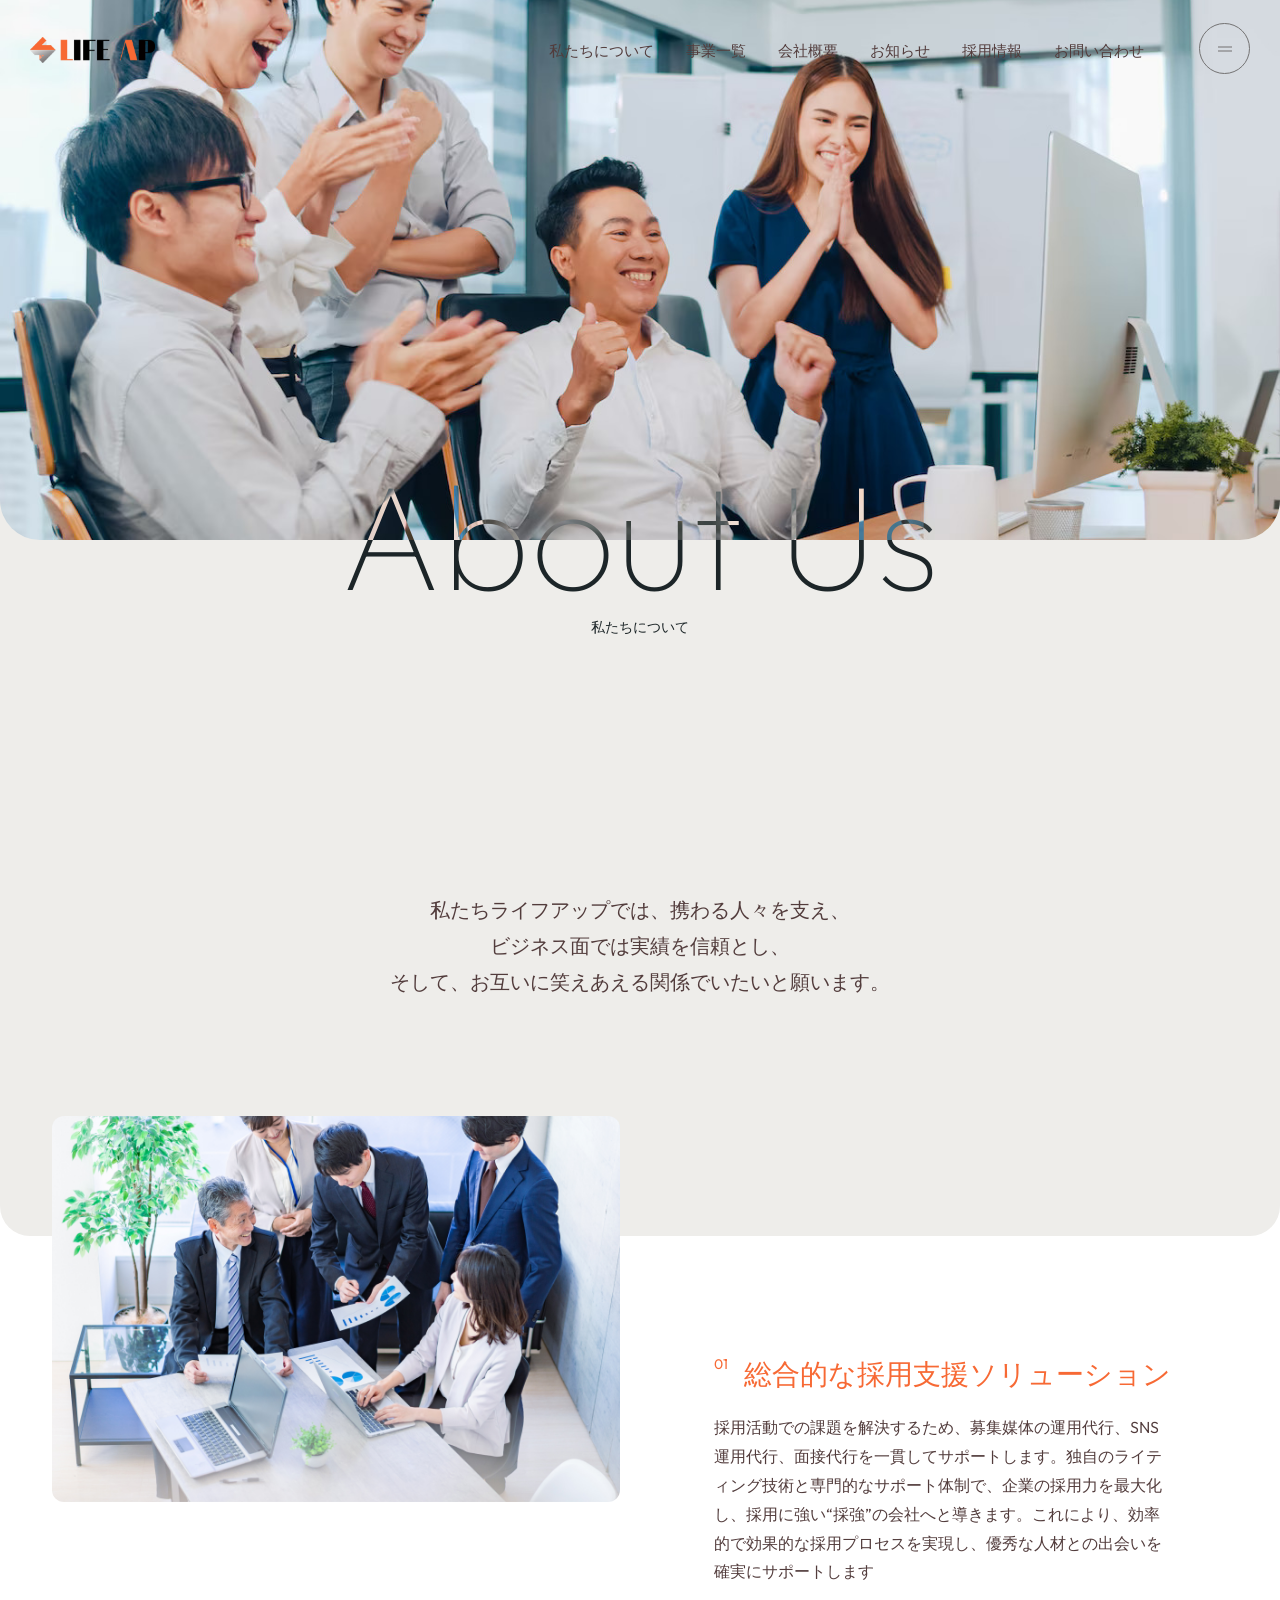
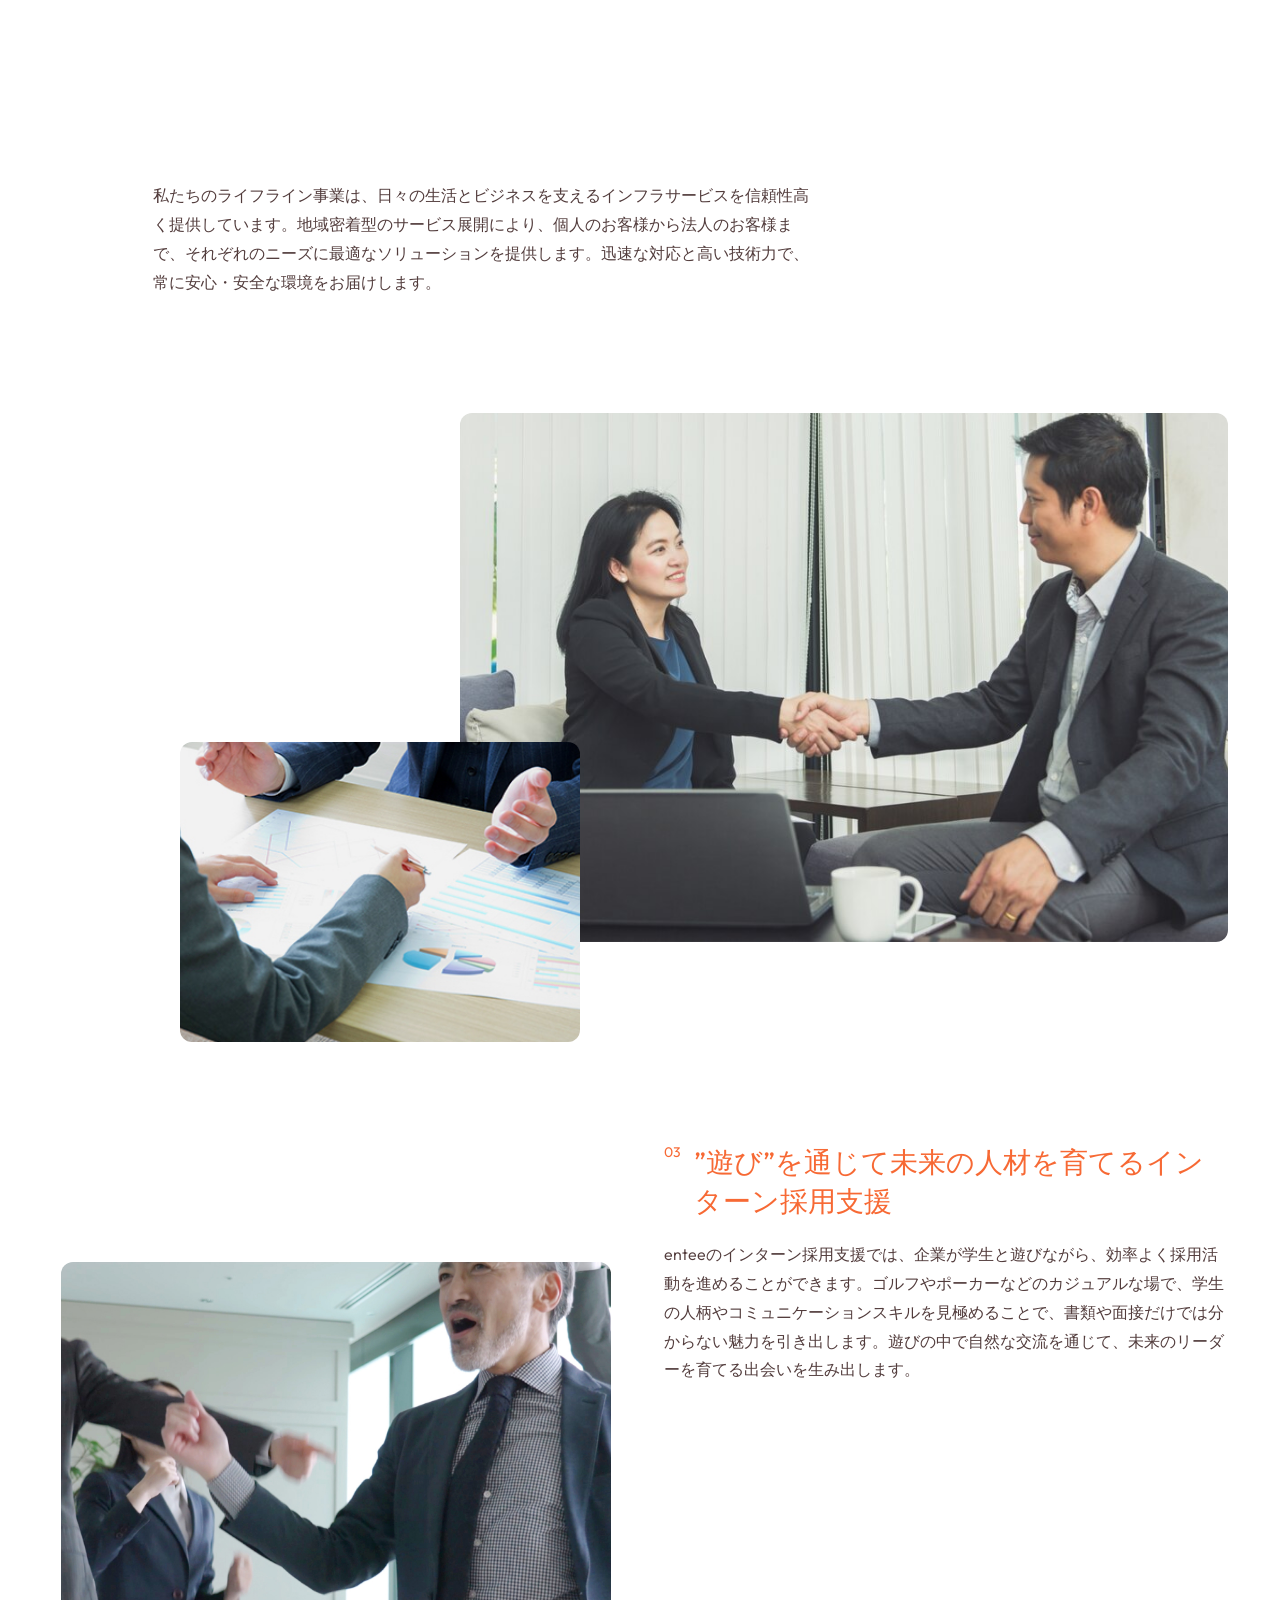
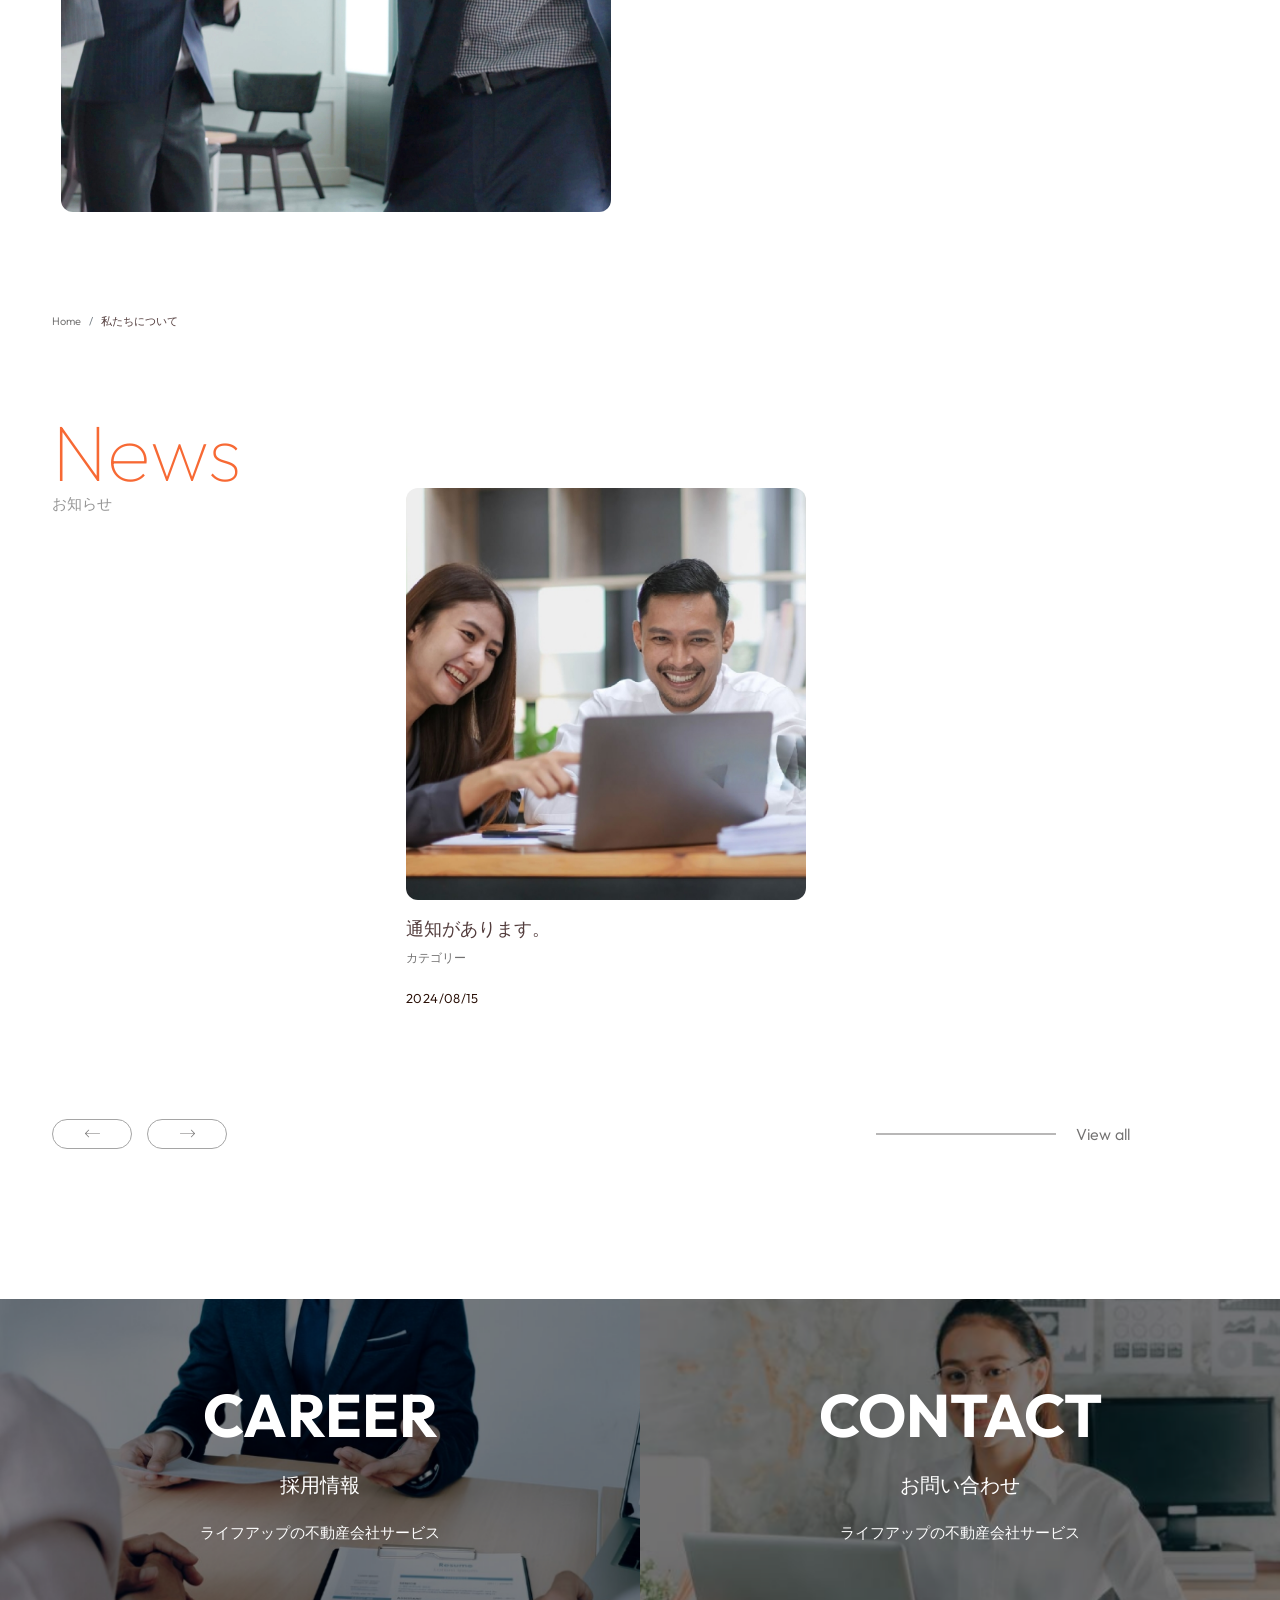
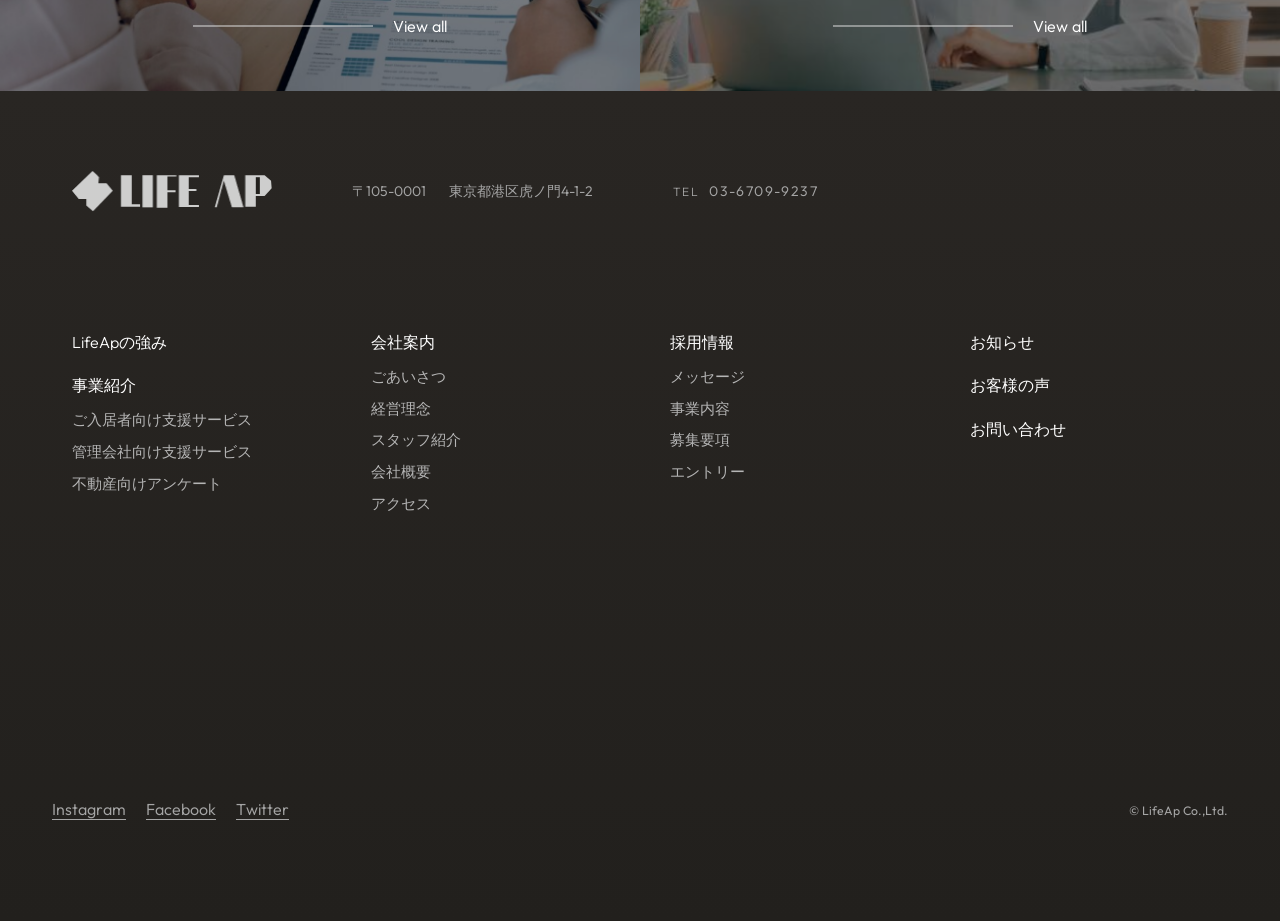
==== commit 8bf2a2da: "feat: initial commit" ====
--- a/about.html
+++ b/about.html
@@ -11,12 +11,13 @@
     <link rel="preconnect" href="https://fonts.gstatic.com" crossorigin="">
     <link rel="preconnect" href="https://fonts.googleapis.com" crossorigin="">
     <link href="https://fonts.googleapis.com/css2?family=Outfit:wght@100;300;400;500&display=swap" rel="stylesheet">
-    <link rel="stylesheet" href="https://fonts.googleapis.com/css2?family=Material+Symbols+Rounded:opsz,wght,FILL,GRAD@20..48,100..700,0..1,-50..200">
+    <link rel="stylesheet"
+        href="https://fonts.googleapis.com/css2?family=Material+Symbols+Rounded:opsz,wght,FILL,GRAD@20..48,100..700,0..1,-50..200">
     <title>株式会社ライフアップ｜ライフライン取次・不動産アライアンスサービス</title>
     <meta name="description" content="株式会社ライフアップは、ライフラインの取次など不動産会社専用の各種サービスを展開しています。不動産会社とエンドユーザーの架け橋となる会社です。">
     <style id='classic-theme-styles-inline-css' type='text/css'>
         /*! This file is auto-generated */
-        
+
         .wp-block-button__link {
             color: #fff;
             background-color: #32373c;
@@ -26,7 +27,7 @@
             padding: calc(.667em + 2px) calc(1.333em + 2px);
             font-size: 1.125em
         }
-        
+
         .wp-block-file__button {
             background: #32373c;
             color: #fff;
@@ -76,324 +77,324 @@
             --wp--preset--shadow--outlined: 6px 6px 0px -3px rgba(255, 255, 255, 1), 6px 6px rgba(0, 0, 0, 1);
             --wp--preset--shadow--crisp: 6px 6px 0px rgba(0, 0, 0, 1)
         }
-        
-         :where(.is-layout-flex) {
+
+        :where(.is-layout-flex) {
             gap: .5em
         }
-        
-         :where(.is-layout-grid) {
+
+        :where(.is-layout-grid) {
             gap: .5em
         }
-        
+
         body .is-layout-flow>.alignleft {
             float: left;
             margin-inline-start: 0;
             margin-inline-end: 2em
         }
-        
+
         body .is-layout-flow>.alignright {
             float: right;
             margin-inline-start: 2em;
             margin-inline-end: 0
         }
-        
+
         body .is-layout-flow>.aligncenter {
             margin-left: auto !important;
             margin-right: auto !important
         }
-        
+
         body .is-layout-constrained>.alignleft {
             float: left;
             margin-inline-start: 0;
             margin-inline-end: 2em
         }
-        
+
         body .is-layout-constrained>.alignright {
             float: right;
             margin-inline-start: 2em;
             margin-inline-end: 0
         }
-        
+
         body .is-layout-constrained>.aligncenter {
             margin-left: auto !important;
             margin-right: auto !important
         }
-        
+
         body .is-layout-constrained>:where(:not(.alignleft):not(.alignright):not(.alignfull)) {
             max-width: var(--wp--style--global--content-size);
             margin-left: auto !important;
             margin-right: auto !important
         }
-        
+
         body .is-layout-constrained>.alignwide {
             max-width: var(--wp--style--global--wide-size)
         }
-        
+
         body .is-layout-flex {
             display: flex
         }
-        
+
         body .is-layout-flex {
             flex-wrap: wrap;
             align-items: center
         }
-        
+
         body .is-layout-flex>* {
             margin: 0
         }
-        
+
         body .is-layout-grid {
             display: grid
         }
-        
+
         body .is-layout-grid>* {
             margin: 0
         }
-        
-         :where(.wp-block-columns.is-layout-flex) {
+
+        :where(.wp-block-columns.is-layout-flex) {
             gap: 2em
         }
-        
-         :where(.wp-block-columns.is-layout-grid) {
+
+        :where(.wp-block-columns.is-layout-grid) {
             gap: 2em
         }
-        
-         :where(.wp-block-post-template.is-layout-flex) {
+
+        :where(.wp-block-post-template.is-layout-flex) {
             gap: 1.25em
         }
-        
-         :where(.wp-block-post-template.is-layout-grid) {
+
+        :where(.wp-block-post-template.is-layout-grid) {
             gap: 1.25em
         }
-        
+
         .has-black-color {
             color: var(--wp--preset--color--black) !important
         }
-        
+
         .has-cyan-bluish-gray-color {
             color: var(--wp--preset--color--cyan-bluish-gray) !important
         }
-        
+
         .has-white-color {
             color: var(--wp--preset--color--white) !important
         }
-        
+
         .has-pale-pink-color {
             color: var(--wp--preset--color--pale-pink) !important
         }
-        
+
         .has-vivid-red-color {
             color: var(--wp--preset--color--vivid-red) !important
         }
-        
+
         .has-luminous-vivid-orange-color {
             color: var(--wp--preset--color--luminous-vivid-orange) !important
         }
-        
+
         .has-luminous-vivid-amber-color {
             color: var(--wp--preset--color--luminous-vivid-amber) !important
         }
-        
+
         .has-light-green-cyan-color {
             color: var(--wp--preset--color--light-green-cyan) !important
         }
-        
+
         .has-vivid-green-cyan-color {
             color: var(--wp--preset--color--vivid-green-cyan) !important
         }
-        
+
         .has-pale-cyan-blue-color {
             color: var(--wp--preset--color--pale-cyan-blue) !important
         }
-        
+
         .has-vivid-cyan-blue-color {
             color: var(--wp--preset--color--vivid-cyan-blue) !important
         }
-        
+
         .has-vivid-purple-color {
             color: var(--wp--preset--color--vivid-purple) !important
         }
-        
+
         .has-black-background-color {
             background-color: var(--wp--preset--color--black) !important
         }
-        
+
         .has-cyan-bluish-gray-background-color {
             background-color: var(--wp--preset--color--cyan-bluish-gray) !important
         }
-        
+
         .has-white-background-color {
             background-color: var(--wp--preset--color--white) !important
         }
-        
+
         .has-pale-pink-background-color {
             background-color: var(--wp--preset--color--pale-pink) !important
         }
-        
+
         .has-vivid-red-background-color {
             background-color: var(--wp--preset--color--vivid-red) !important
         }
-        
+
         .has-luminous-vivid-orange-background-color {
             background-color: var(--wp--preset--color--luminous-vivid-orange) !important
         }
-        
+
         .has-luminous-vivid-amber-background-color {
             background-color: var(--wp--preset--color--luminous-vivid-amber) !important
         }
-        
+
         .has-light-green-cyan-background-color {
             background-color: var(--wp--preset--color--light-green-cyan) !important
         }
-        
+
         .has-vivid-green-cyan-background-color {
             background-color: var(--wp--preset--color--vivid-green-cyan) !important
         }
-        
+
         .has-pale-cyan-blue-background-color {
             background-color: var(--wp--preset--color--pale-cyan-blue) !important
         }
-        
+
         .has-vivid-cyan-blue-background-color {
             background-color: var(--wp--preset--color--vivid-cyan-blue) !important
         }
-        
+
         .has-vivid-purple-background-color {
             background-color: var(--wp--preset--color--vivid-purple) !important
         }
-        
+
         .has-black-border-color {
             border-color: var(--wp--preset--color--black) !important
         }
-        
+
         .has-cyan-bluish-gray-border-color {
             border-color: var(--wp--preset--color--cyan-bluish-gray) !important
         }
-        
+
         .has-white-border-color {
             border-color: var(--wp--preset--color--white) !important
         }
-        
+
         .has-pale-pink-border-color {
             border-color: var(--wp--preset--color--pale-pink) !important
         }
-        
+
         .has-vivid-red-border-color {
             border-color: var(--wp--preset--color--vivid-red) !important
         }
-        
+
         .has-luminous-vivid-orange-border-color {
             border-color: var(--wp--preset--color--luminous-vivid-orange) !important
         }
-        
+
         .has-luminous-vivid-amber-border-color {
             border-color: var(--wp--preset--color--luminous-vivid-amber) !important
         }
-        
+
         .has-light-green-cyan-border-color {
             border-color: var(--wp--preset--color--light-green-cyan) !important
         }
-        
+
         .has-vivid-green-cyan-border-color {
             border-color: var(--wp--preset--color--vivid-green-cyan) !important
         }
-        
+
         .has-pale-cyan-blue-border-color {
             border-color: var(--wp--preset--color--pale-cyan-blue) !important
         }
-        
+
         .has-vivid-cyan-blue-border-color {
             border-color: var(--wp--preset--color--vivid-cyan-blue) !important
         }
-        
+
         .has-vivid-purple-border-color {
             border-color: var(--wp--preset--color--vivid-purple) !important
         }
-        
+
         .has-vivid-cyan-blue-to-vivid-purple-gradient-background {
             background: var(--wp--preset--gradient--vivid-cyan-blue-to-vivid-purple) !important
         }
-        
+
         .has-light-green-cyan-to-vivid-green-cyan-gradient-background {
             background: var(--wp--preset--gradient--light-green-cyan-to-vivid-green-cyan) !important
         }
-        
+
         .has-luminous-vivid-amber-to-luminous-vivid-orange-gradient-background {
             background: var(--wp--preset--gradient--luminous-vivid-amber-to-luminous-vivid-orange) !important
         }
-        
+
         .has-luminous-vivid-orange-to-vivid-red-gradient-background {
             background: var(--wp--preset--gradient--luminous-vivid-orange-to-vivid-red) !important
         }
-        
+
         .has-very-light-gray-to-cyan-bluish-gray-gradient-background {
             background: var(--wp--preset--gradient--very-light-gray-to-cyan-bluish-gray) !important
         }
-        
+
         .has-cool-to-warm-spectrum-gradient-background {
             background: var(--wp--preset--gradient--cool-to-warm-spectrum) !important
         }
-        
+
         .has-blush-light-purple-gradient-background {
             background: var(--wp--preset--gradient--blush-light-purple) !important
         }
-        
+
         .has-blush-bordeaux-gradient-background {
             background: var(--wp--preset--gradient--blush-bordeaux) !important
         }
-        
+
         .has-luminous-dusk-gradient-background {
             background: var(--wp--preset--gradient--luminous-dusk) !important
         }
-        
+
         .has-pale-ocean-gradient-background {
             background: var(--wp--preset--gradient--pale-ocean) !important
         }
-        
+
         .has-electric-grass-gradient-background {
             background: var(--wp--preset--gradient--electric-grass) !important
         }
-        
+
         .has-midnight-gradient-background {
             background: var(--wp--preset--gradient--midnight) !important
         }
-        
+
         .has-small-font-size {
             font-size: var(--wp--preset--font-size--small) !important
         }
-        
+
         .has-medium-font-size {
             font-size: var(--wp--preset--font-size--medium) !important
         }
-        
+
         .has-large-font-size {
             font-size: var(--wp--preset--font-size--large) !important
         }
-        
+
         .has-x-large-font-size {
             font-size: var(--wp--preset--font-size--x-large) !important
         }
-        
+
         .wp-block-navigation a:where(:not(.wp-element-button)) {
             color: inherit
         }
-        
-         :where(.wp-block-post-template.is-layout-flex) {
+
+        :where(.wp-block-post-template.is-layout-flex) {
             gap: 1.25em
         }
-        
-         :where(.wp-block-post-template.is-layout-grid) {
+
+        :where(.wp-block-post-template.is-layout-grid) {
             gap: 1.25em
         }
-        
-         :where(.wp-block-columns.is-layout-flex) {
+
+        :where(.wp-block-columns.is-layout-flex) {
             gap: 2em
         }
-        
-         :where(.wp-block-columns.is-layout-grid) {
+
+        :where(.wp-block-columns.is-layout-grid) {
             gap: 2em
         }
-        
+
         .wp-block-pullquote {
             font-size: 1.5em;
             line-height: 1.6
@@ -436,35 +437,44 @@
                                     <div class="col-md-6">
                                         <ul class="l-drawer-nav">
                                             <li class="l-drawer-nav__item">
-                                                <a href="/index.html" class="l-drawer-nav__link" data-drawer-links="" data-hover-animation="" data-drawer="top"> <span> <span
+                                                <a href="/index.html" class="l-drawer-nav__link" data-drawer-links=""
+                                                    data-hover-animation="" data-drawer="top"> <span> <span
                                                             data-hover-animation-target="">トップページ</span> </span>
                                                 </a>
                                             </li>
                                             <li class="l-drawer-nav__item">
-                                                <a href="/about.html" class="l-drawer-nav__link" data-drawer-links="" data-hover-animation="" data-drawer="strength">
+                                                <a href="/about.html" class="l-drawer-nav__link" data-drawer-links=""
+                                                    data-hover-animation="" data-drawer="strength">
                                                     <span> <span data-hover-animation-target="">LifeApの強み</span>
                                                     </span>
                                                 </a>
                                             </li>
                                             <li class="l-drawer-nav__item">
-                                                <a href="/service.html" class="l-drawer-nav__link" data-drawer-links="" data-hover-animation="" data-drawer="service">
-                                                    <span> <span data-hover-animation-target="">業務分野</span> </span>
+                                                <a href="/service.html" class="l-drawer-nav__link" data-drawer-links=""
+                                                    data-hover-animation="" data-drawer="service">
+                                                    <span> <span data-hover-animation-target="">事業紹介</span> </span>
                                                 </a>
                                                 <ul class="l-drawer-nav__children">
                                                     <li class="l-drawer-nav__item">
-                                                        <a href="/service.html/#one" class="l-drawer-nav__link" data-drawer-links="" data-hover-animation="" data-drawer="service"> <span> <span
+                                                        <a href="/service.html/#one" class="l-drawer-nav__link"
+                                                            data-drawer-links="" data-hover-animation=""
+                                                            data-drawer="service"> <span> <span
                                                                     data-hover-animation-target="">ご入居者向け支援サービス</span>
                                                             </span>
                                                         </a>
                                                     </li>
                                                     <li class="l-drawer-nav__item">
-                                                        <a href="/service.html/#one" class="l-drawer-nav__link" data-drawer-links="" data-hover-animation="" data-drawer="service"> <span> <span
+                                                        <a href="/service.html/#one" class="l-drawer-nav__link"
+                                                            data-drawer-links="" data-hover-animation=""
+                                                            data-drawer="service"> <span> <span
                                                                     data-hover-animation-target="">管理会社向け支援サービス</span>
                                                             </span>
                                                         </a>
                                                     </li>
                                                     <li class="l-drawer-nav__item">
-                                                        <a href="/service.html/#one" class="l-drawer-nav__link" data-drawer-links="" data-hover-animation="" data-drawer="service"> <span> <span
+                                                        <a href="/service.html/#one" class="l-drawer-nav__link"
+                                                            data-drawer-links="" data-hover-animation=""
+                                                            data-drawer="service"> <span> <span
                                                                     data-hover-animation-target="">不動産向けアンケート</span>
                                                             </span>
                                                         </a>
@@ -474,32 +484,43 @@
                                         </ul>
                                         <ul class="l-drawer-nav">
                                             <li class="l-drawer-nav__item">
-                                                <a href="/greeting.html" class="l-drawer-nav__link" data-drawer-links="" data-hover-animation="" data-drawer="office">
+                                                <a href="/greeting.html" class="l-drawer-nav__link" data-drawer-links=""
+                                                    data-hover-animation="" data-drawer="office">
                                                     <span> <span data-hover-animation-target="">会社案内</span> </span>
                                                 </a>
                                                 <ul class="l-drawer-nav__children">
                                                     <li class="l-drawer-nav__item">
-                                                        <a href="/greeting.html" class="l-drawer-nav__link" data-drawer-links="" data-hover-animation="" data-drawer="office"> <span> <span
+                                                        <a href="/greeting.html" class="l-drawer-nav__link"
+                                                            data-drawer-links="" data-hover-animation=""
+                                                            data-drawer="office"> <span> <span
                                                                     data-hover-animation-target="">ごあいさつ</span> </span>
                                                         </a>
                                                     </li>
                                                     <li class="l-drawer-nav__item">
-                                                        <a href="/outline.html" class="l-drawer-nav__link" data-drawer-links="" data-hover-animation="" data-drawer="office"> <span> <span
+                                                        <a href="/outline.html" class="l-drawer-nav__link"
+                                                            data-drawer-links="" data-hover-animation=""
+                                                            data-drawer="office"> <span> <span
                                                                     data-hover-animation-target="">経営理念</span> </span>
                                                         </a>
                                                     </li>
                                                     <li class="l-drawer-nav__item">
-                                                        <a href="/member.html" class="l-drawer-nav__link" data-drawer-links="" data-hover-animation="" data-drawer="office"> <span> <span
+                                                        <a href="/member.html" class="l-drawer-nav__link"
+                                                            data-drawer-links="" data-hover-animation=""
+                                                            data-drawer="office"> <span> <span
                                                                     data-hover-animation-target="">スタッフ紹介</span> </span>
                                                         </a>
                                                     </li>
                                                     <li class="l-drawer-nav__item">
-                                                        <a href="/outline.html" class="l-drawer-nav__link" data-drawer-links="" data-hover-animation="" data-drawer="office"> <span> <span
+                                                        <a href="/outline.html" class="l-drawer-nav__link"
+                                                            data-drawer-links="" data-hover-animation=""
+                                                            data-drawer="office"> <span> <span
                                                                     data-hover-animation-target="">会社概要</span> </span>
                                                         </a>
                                                     </li>
                                                     <li class="l-drawer-nav__item">
-                                                        <a href="/outline.html" class="l-drawer-nav__link" data-drawer-links="" data-hover-animation="" data-drawer="office"> <span> <span
+                                                        <a href="/outline.html" class="l-drawer-nav__link"
+                                                            data-drawer-links="" data-hover-animation=""
+                                                            data-drawer="office"> <span> <span
                                                                     data-hover-animation-target="">アクセス</span> </span>
                                                         </a>
                                                     </li>
@@ -510,29 +531,38 @@
                                     <div class="col-md-6">
                                         <ul class="l-drawer-nav">
                                             <li class="l-drawer-nav__item">
-                                                <a href="/recruit.html" class="l-drawer-nav__link" data-drawer-links="" data-hover-animation="" data-drawer="recruit">
+                                                <a href="/recruit.html" class="l-drawer-nav__link" data-drawer-links=""
+                                                    data-hover-animation="" data-drawer="recruit">
                                                     <span> <span data-hover-animation-target="">採用情報</span> </span>
                                                 </a>
                                                 <ul class="l-drawer-nav__children">
                                                     <li class="l-drawer-nav__item">
-                                                        <a href="/recruit.html/#message" class="l-drawer-nav__link" data-drawer-links="" data-hover-animation="" data-drawer="recruit"> <span> <span
+                                                        <a href="/recruit.html/#message" class="l-drawer-nav__link"
+                                                            data-drawer-links="" data-hover-animation=""
+                                                            data-drawer="recruit"> <span> <span
                                                                     data-hover-animation-target="">メッセージ</span> </span>
                                                         </a>
                                                     </li>
                                                     <li class="l-drawer-nav__item">
-                                                        <a href="/recruit.html" class="l-drawer-nav__link" data-drawer-links="" data-hover-animation="" data-drawer="recruit"> <span> <span
+                                                        <a href="/recruit.html" class="l-drawer-nav__link"
+                                                            data-drawer-links="" data-hover-animation=""
+                                                            data-drawer="recruit"> <span> <span
                                                                     data-hover-animation-target="">事業内容</span>
                                                             </span>
                                                         </a>
                                                     </li>
                                                     <li class="l-drawer-nav__item">
-                                                        <a href="/recruit.html" class="l-drawer-nav__link" data-drawer-links="" data-hover-animation="" data-drawer="recruit"> <span> <span
+                                                        <a href="/recruit.html" class="l-drawer-nav__link"
+                                                            data-drawer-links="" data-hover-animation=""
+                                                            data-drawer="recruit"> <span> <span
                                                                     data-hover-animation-target="">募集要項</span>
                                                             </span>
                                                         </a>
                                                     </li>
                                                     <li class="l-drawer-nav__item">
-                                                        <a href="/recruit.html/#requirement" class="l-drawer-nav__link" data-drawer-links="" data-hover-animation="" data-drawer="recruit"> <span> <span
+                                                        <a href="/recruit.html/#requirement" class="l-drawer-nav__link"
+                                                            data-drawer-links="" data-hover-animation=""
+                                                            data-drawer="recruit"> <span> <span
                                                                     data-hover-animation-target="">エントリー</span> </span>
                                                         </a>
                                                     </li>
@@ -541,18 +571,21 @@
                                         </ul>
                                         <ul class="l-drawer-nav">
                                             <li class="l-drawer-nav__item">
-                                                <a href="/news.html" class="l-drawer-nav__link" data-drawer-links="" data-hover-animation="" data-drawer="others"> <span> <span
+                                                <a href="/news.html" class="l-drawer-nav__link" data-drawer-links=""
+                                                    data-hover-animation="" data-drawer="others"> <span> <span
                                                             data-hover-animation-target="">お知らせ</span> </span>
                                                 </a>
                                             </li>
                                             <li class="l-drawer-nav__item">
-                                                <a href="#" class="l-drawer-nav__link" data-drawer-links="" data-hover-animation="" data-drawer="others">
+                                                <a href="#" class="l-drawer-nav__link" data-drawer-links=""
+                                                    data-hover-animation="" data-drawer="others">
                                                     <span> <span data-hover-animation-target="">お客様の声</span> </span>
                                                 </a>
                                             </li>
 
                                             <li class="l-drawer-nav__item">
-                                                <a href="/contact.html" class="l-drawer-nav__link" data-drawer-links="" data-hover-animation="" data-drawer="others">
+                                                <a href="/contact.html" class="l-drawer-nav__link" data-drawer-links=""
+                                                    data-hover-animation="" data-drawer="others">
                                                     <span> <span data-hover-animation-target="">お問い合わせ</span> </span>
                                                 </a>
                                             </li>
@@ -576,17 +609,23 @@
                     <div id="l-gnav">
                         <nav>
                             <ul class="l-gnav__nav">
-                                <li class="l-gnav__item"><a href="/about.html" class="l-gnav__link" data-hover-animation=""><span><span
+                                <li class="l-gnav__item"><a href="/about.html" class="l-gnav__link"
+                                        data-hover-animation=""><span><span
                                                 data-hover-animation-target="">私たちについて</span></span></a></li>
-                                <li class="l-gnav__item"><a href="/service.html" class="l-gnav__link" data-hover-animation=""><span><span
+                                <li class="l-gnav__item"><a href="/service.html" class="l-gnav__link"
+                                        data-hover-animation=""><span><span
                                                 data-hover-animation-target="">事業一覧</span></span></a></li>
-                                <li class="l-gnav__item"><a href="/about.html" class="l-gnav__link" data-hover-animation=""><span><span
+                                <li class="l-gnav__item"><a href="/about.html" class="l-gnav__link"
+                                        data-hover-animation=""><span><span
                                                 data-hover-animation-target="">会社概要</span></span></a></li>
-                                <li class="l-gnav__item"><a href="/news.html" class="l-gnav__link" data-hover-animation=""><span><span
+                                <li class="l-gnav__item"><a href="/news.html" class="l-gnav__link"
+                                        data-hover-animation=""><span><span
                                                 data-hover-animation-target="">お知らせ</span></span></a></li>
-                                <li class="l-gnav__item"><a href="/recruit.html" class="l-gnav__link" data-hover-animation=""><span><span
+                                <li class="l-gnav__item"><a href="/recruit.html" class="l-gnav__link"
+                                        data-hover-animation=""><span><span
                                                 data-hover-animation-target="">採用情報</span></span></a></li>
-                                <li class="l-gnav__item"><a href="/contact.html" class="l-gnav__link" data-hover-animation=""><span><span
+                                <li class="l-gnav__item"><a href="/contact.html" class="l-gnav__link"
+                                        data-hover-animation=""><span><span
                                                 data-hover-animation-target="">お問い合わせ</span></span></a></li>
                             </ul>
                         </nav>
@@ -600,7 +639,9 @@
                     <main id="content">
                         <div id="p-strength" class="c-numbering__reset">
                             <header class="c-lower-header">
-                                <div class="c-lower-header__img"> <img fetchpriority="high" decoding="async" src="assets\img\main\main-strength.jpg" alt="" decordin="async" width="2161" height="789"></div>
+                                <div class="c-lower-header__img"> <img fetchpriority="high" decoding="async"
+                                        src="assets\img\main\main-strength.jpg" alt="" decordin="async" width="2161"
+                                        height="789"></div>
                                 <div class="container">
                                     <h1 class="c-lower-title">
                                         <div class="c-lower-title__ja">私たちについて</div>
@@ -612,13 +653,18 @@
 
                                         <div class="container p-index-strength__inner" id="main-content">
                                             <div class="p-index-strength__content">
-                                                <h3 class="p-index-strength__heading" data-scroll-trigger="js-scroll-to-top">
-                                                    <div class="p-index-strength__heading-l"><span>支える×与える×笑える</span></div>
+                                                <h3 class="p-index-strength__heading"
+                                                    data-scroll-trigger="js-scroll-to-top">
+                                                    <div class="p-index-strength__heading-l"><span>支える×与える×笑える</span>
+                                                    </div>
                                                 </h3>
-                                                <div class="p-index-strength__body" data-scroll-trigger="js-scroll-to-top">
+                                                <div class="p-index-strength__body"
+                                                    data-scroll-trigger="js-scroll-to-top">
                                                     <p>
-                                                        <span class="display-block-content -xxs">私たちライフアップでは、携わる人々を支え、</span>
-                                                        <span class="display-block-content -xxs">ビジネス面では実績を信頼とし、</span> そして、お互いに笑えあえる関係でいたいと願います。
+                                                        <span
+                                                            class="display-block-content -xxs">私たちライフアップでは、携わる人々を支え、</span>
+                                                        <span class="display-block-content -xxs">ビジネス面では実績を信頼とし、</span>
+                                                        そして、お互いに笑えあえる関係でいたいと願います。
                                                     </p>
                                                 </div>
                                             </div>
@@ -630,14 +676,17 @@
                                 <div class="container">
                                     <div class="row align-items-end">
                                         <div class="col-lg-6">
-                                            <div class="p-strength__image" data-image-fixed="" data-scroll-trigger="js-scroll-to-top"> <img decoding="async" src="assets\img\strength\strength01.jpg" alt="" decordin="async" width="1866" height="1346"></div>
+                                            <div class="p-strength__image" data-image-fixed=""
+                                                data-scroll-trigger="js-scroll-to-top"> <img decoding="async"
+                                                    src="assets\img\strength\strength01.jpg" alt="" decordin="async"
+                                                    width="1866" height="1346"></div>
                                         </div>
                                         <div class="col-lg-6">
                                             <div class="p-strength__content">
-                                                <h3 class="c-numbering__title mb-20 __red" data-scroll-trigger="js-scroll-to-top">業界最高水準の手数料を<br>ご用意いたします。
-                                                </h3>
+                                                <h3 class="c-numbering__title mb-20 __red"
+                                                    data-scroll-trigger="js-scroll-to-top">総合的な採用支援ソリューション</h3>
                                                 <div class="p-strength__body" data-scroll-trigger="js-scroll-to-top">
-                                                    <p> 提携社数300店舗以上の不動産管理会社様からのご依頼を元に、年間取次件数”10,000件“以上の実績から各キャリア様より信頼をいただいております。 <br>それが、手数料の金額となってご提示をいたします。
+                                                    <p> 採用活動での課題を解決するため、募集媒体の運用代行、SNS運用代行、面接代行を一貫してサポートします。独自のライティング技術と専門的なサポート体制で、企業の採用力を最大化し、採用に強い“採強”の会社へと導きます。これにより、効率的で効果的な採用プロセスを実現し、優秀な人材との出会いを確実にサポートします
                                                     </p>
                                                 </div>
                                             </div>
@@ -650,18 +699,25 @@
                                     <div class="row align-items-end">
                                         <div class="col-lg-7 offset-lg-1">
                                             <div class="p-strength__content">
-                                                <h3 class="c-numbering__title mb-20 __red" data-scroll-trigger="js-scroll-to-top">自社コールセンターの徹底したシステム共有</h3>
+                                                <h3 class="c-numbering__title mb-20 __red"
+                                                    data-scroll-trigger="js-scroll-to-top">信頼と安心を提供するライフラインサービス</h3>
                                                 <div class="p-strength__body" data-scroll-trigger="js-scroll-to-top">
-                                                    <p> 長年にわたる経験とノウハウを元に、不動産アライアンスに特化したコールシステム構築を実現。社内スタッフ間の共有はもちろん、不動産管理会社様との連携も可能とし弊社の実績をよりリアルに感じていただく事が可能です。
+                                                    <p> 私たちのライフライン事業は、日々の生活とビジネスを支えるインフラサービスを信頼性高く提供しています。地域密着型のサービス展開により、個人のお客様から法人のお客様まで、それぞれのニーズに最適なソリューションを提供します。迅速な対応と高い技術力で、常に安心・安全な環境をお届けします。
                                                     </p>
                                                 </div>
                                             </div>
                                         </div>
                                     </div>
                                     <div class="p-strength__image--wrapper">
-                                        <div class="p-strength__image image02" data-image-fixed="" data-scroll-trigger="js-scroll-to-top"> <img decoding="async" src="assets\img\strength\strength03.jpg" alt="" decordin="async" width="1178" height="850"></div>
-                                        <div class="p-strength__image image01" data-image-fixed="" data-scroll-trigger="js-scroll-to-top">
-                                            <img loading="lazy" decoding="async" src="assets\img\strength\strength02.jpg" alt="" decordin="async" width="2160" height="1558">
+                                        <div class="p-strength__image image02" data-image-fixed=""
+                                            data-scroll-trigger="js-scroll-to-top"> <img decoding="async"
+                                                src="assets\img\strength\strength03.jpg" alt="" decordin="async"
+                                                width="1178" height="850"></div>
+                                        <div class="p-strength__image image01" data-image-fixed=""
+                                            data-scroll-trigger="js-scroll-to-top">
+                                            <img loading="lazy" decoding="async"
+                                                src="assets\img\strength\strength02.jpg" alt="" decordin="async"
+                                                width="2160" height="1558">
                                         </div>
                                     </div>
                                 </div>
@@ -671,15 +727,20 @@
                                     <div class="row">
                                         <div class="col-lg-6 order-lg-2">
                                             <div class="p-strength__content">
-                                                <h3 class="c-numbering__title mb-20 __red" data-scroll-trigger="js-scroll-to-top">実績＝信頼。実績が出るまで徹底的に<br class="d-none d-sm-block">フォローアップいたします。</h3>
+                                                <h3 class="c-numbering__title mb-20 __red"
+                                                    data-scroll-trigger="js-scroll-to-top">”遊び”を通じて未来の人材を育てるインターン採用支援
+                                                </h3>
                                                 <div class="p-strength__body" data-scroll-trigger="js-scroll-to-top">
-                                                    <p> 提携前から準備は始まってます。現状の状況や接客スタイルから一番適した提案をさせていただき、収益UP、顧客満足度UPの実現の為に弊社と共に目標統合し、実現まで徹底したサポートを行います。初めて実施する企業様でもご安心してお任せいただいております。
+                                                    <p> enteeのインターン採用支援では、企業が学生と遊びながら、効率よく採用活動を進めることができます。ゴルフやポーカーなどのカジュアルな場で、学生の人柄やコミュニケーションスキルを見極めることで、書類や面接だけでは分からない魅力を引き出します。遊びの中で自然な交流を通じて、未来のリーダーを育てる出会いを生み出します。
                                                     </p>
                                                 </div>
                                             </div>
                                         </div>
                                         <div class="col-lg-6 order-lg-1">
-                                            <div class="p-strength__image" data-image-fixed="" data-scroll-trigger="js-scroll-to-top"> <img loading="lazy" decoding="async" src="assets\img\strength\strength04.jpg" alt="" decordin="async" width="1458" height="1500"></div>
+                                            <div class="p-strength__image" data-image-fixed=""
+                                                data-scroll-trigger="js-scroll-to-top"> <img loading="lazy"
+                                                    decoding="async" src="assets\img\strength\strength04.jpg" alt=""
+                                                    decordin="async" width="1458" height="1500"></div>
                                         </div>
                                     </div>
                                 </div>
@@ -722,17 +783,23 @@
                                     </div>
                                 </header>
                                 <div class="l-blog-slider__wrapper">
-                                    <div class="l-blog-slider js-bloglist-slider" data-scroll-trigger="js-scroll-to-top">
+                                    <div class="l-blog-slider js-bloglist-slider"
+                                        data-scroll-trigger="js-scroll-to-top">
                                         <div class="swiper-wrapper">
                                             <div class="swiper-slide">
                                                 <article class="c-blog__card">
-                                                    <div class="c-blog__card--link" data-mouse-sticky="" data-mouse-sticky-assetsance="15" data-mouse-sticky-rotation="3">
+                                                    <div class="c-blog__card--link" data-mouse-sticky=""
+                                                        data-mouse-sticky-assetsance="15"
+                                                        data-mouse-sticky-rotation="3">
                                                         <div class="c-blog__card--content">
-                                                            <h3 class="c-blog__card--title"><a href="#">通知があります。</a></h3>
+                                                            <h3 class="c-blog__card--title"><a href="#">通知があります。</a>
+                                                            </h3>
                                                             <div class="c-blog__card--categories" aria-label="カテゴリー:">
                                                                 <a href="#" class="c-blog__card--cat">カテゴリー</a>
                                                             </div>
-                                                            <div class="c-blog__card--detail"> <time class="c-blog__card--time __black" aria-label="投稿日" datetime="2023-01-04T01:12:29+09:00">2024/08/15</time>
+                                                            <div class="c-blog__card--detail"> <time
+                                                                    class="c-blog__card--time __black" aria-label="投稿日"
+                                                                    datetime="2023-01-04T01:12:29+09:00">2024/08/15</time>
                                                                 <!-- <a href="blog-author\kimihiro-nakatani\#" class="c-blog__card--author" aria-label="中谷 公大">
                                                                     <div class="c-blog__card--author-image"> <img width="150" height="150" src="app\wp-content\uploads\2023\02\staff01-150x150.jpg" class="attachment-thumbnail size-thumbnail" alt="" decoding="async" loading="lazy" srcset="app\wp-content\uploads\2023\02\staff01-150x150.jpg 150w, app\wp-content\uploads\2023\02\staff01-800x800.jpg 800w, app\wp-content\uploads\2023\02\staff01-768x768.jpg 768w, app\wp-content\uploads\2023\02\staff01.jpg 900w"
                                                                             sizes="(max-width: 150px) 100vw, 150px">
@@ -740,8 +807,12 @@
                                                                 </a> -->
                                                             </div>
                                                         </div>
-                                                        <a href="#" class="c-blog__card--img-wrap" data-mouse-sticky-target="" data-class="is-next" data-stalker-link="">
-                                                            <div class="c-blog__card--img"> <img src="assets/img/main/noimg.png" decoding="async" alt="通知があります。"></div>
+                                                        <a href="#" class="c-blog__card--img-wrap"
+                                                            data-mouse-sticky-target="" data-class="is-next"
+                                                            data-stalker-link="">
+                                                            <div class="c-blog__card--img"> <img
+                                                                    src="assets/img/main/noimg.png" decoding="async"
+                                                                    alt="通知があります。"></div>
                                                         </a>
                                                     </div>
                                                 </article>
@@ -749,7 +820,9 @@
                                         </div>
                                     </div>
                                     <div class="c-blog-list__more" data-scroll-trigger="js-scroll-to-top">
-                                        <a href="#" class="c-blog-list__more--link c-button" data-hover-animation=""> <span class="c-button__line"></span> <span class="c-button__str" data-hover-animation-target="">View all</span>
+                                        <a href="#" class="c-blog-list__more--link c-button" data-hover-animation="">
+                                            <span class="c-button__line"></span> <span class="c-button__str"
+                                                data-hover-animation-target="">View all</span>
                                         </a>
                                     </div>
                                 </div>
@@ -758,7 +831,9 @@
                     </aside>
 
                     <div class="c-contact">
-                        <div class="__career" data-mouse-sticky="" data-mouse-sticky-assetsance="15" data-mouse-sticky-rotation="0" data-mouse-sticky-target="" data-mouse-sticky-target="" data-class="is-next" data-stalker-link="">
+                        <div class="__career" data-mouse-sticky="" data-mouse-sticky-assetsance="15"
+                            data-mouse-sticky-rotation="0" data-mouse-sticky-target="" data-mouse-sticky-target=""
+                            data-class="is-next" data-stalker-link="">
                             <div class="__career-ttl">
                                 <h2 class="__career-ttl_en">
                                     CAREER
@@ -772,10 +847,15 @@
                             </p>
 
                             <div class="c-contact__more" data-scroll-trigger="js-scroll-to-top">
-                                <a href="#" class="c-blog-list__more--link c-button -invert" data-hover-animation="" aria-label="お客様の声一覧をみる"> <span class="c-button__line"></span> <span class="c-button__str __white" data-hover-animation-target="">View all</span> </a>
+                                <a href="#" class="c-blog-list__more--link c-button -invert" data-hover-animation=""
+                                    aria-label="お客様の声一覧をみる"> <span class="c-button__line"></span> <span
+                                        class="c-button__str __white" data-hover-animation-target="">View all</span>
+                                </a>
                             </div>
                         </div>
-                        <div class="__contact" data-mouse-sticky="" data-mouse-sticky-assetsance="15" data-mouse-sticky-rotation="0" data-mouse-sticky-target="" data-mouse-sticky-target="" data-class="is-next" data-stalker-link="">
+                        <div class="__contact" data-mouse-sticky="" data-mouse-sticky-assetsance="15"
+                            data-mouse-sticky-rotation="0" data-mouse-sticky-target="" data-mouse-sticky-target=""
+                            data-class="is-next" data-stalker-link="">
                             <div class="__contact-ttl">
                                 <h2 class="__contact-ttl_en">
                                     CONTACT
@@ -789,7 +869,10 @@
                             </p>
 
                             <div class="c-contact__more" data-scroll-trigger="js-scroll-to-top">
-                                <a href="#" class="c-blog-list__more--link c-button -invert" data-hover-animation="" aria-label="お客様の声一覧をみる"> <span class="c-button__line"></span> <span class="c-button__str __white" data-hover-animation-target="">View all</span> </a>
+                                <a href="#" class="c-blog-list__more--link c-button -invert" data-hover-animation=""
+                                    aria-label="お客様の声一覧をみる"> <span class="c-button__line"></span> <span
+                                        class="c-button__str __white" data-hover-animation-target="">View all</span>
+                                </a>
                             </div>
                         </div>
                     </div>
@@ -800,41 +883,48 @@
                                 <div class="l-footer__top">
                                     <div class="l-footer__top--wrapper">
                                         <div id="l-footer__logo">
-                                            <a href="/index.html"> <img src="assets/img/footer/logo_footer.png" alt="株式会社ライフアップ"> </a>
+                                            <a href="/index.html"> <img src="assets/img/footer/logo_footer.png"
+                                                    alt="株式会社ライフアップ"> </a>
                                         </div>
                                         <address class="l-footer-address"> <span
                                                 class="l-footer-address__post-number">〒105-0001</span>
-                                                東京都港区虎ノ門4-1-2 </address>
-                                        <div class="l-footer-tel"> <a href="tel:03-6709-9237"><small>TEL</small>03-6709-9237</a></div>
+                                            東京都港区虎ノ門4-1-2 </address>
+                                        <div class="l-footer-tel"> <a
+                                                href="tel:03-6709-9237"><small>TEL</small>03-6709-9237</a></div>
                                     </div>
                                 </div>
                                 <div class="l-footer-content">
                                     <nav class="l-footer-nav__wrapper">
                                         <ul class="l-footer-nav">
                                             <li class="l-footer-nav__item">
-                                                <a href="/about.html" class="l-footer-nav__link" data-hover-animation=""> <span> <span
+                                                <a href="/about.html" class="l-footer-nav__link"
+                                                    data-hover-animation=""> <span> <span
                                                             data-hover-animation-target="">LifeApの強み</span> </span>
                                                 </a>
                                             </li>
                                             <li class="l-footer-nav__item">
-                                                <a href="/service.html" class="l-footer-nav__link" data-hover-animation=""> <span> <span
-                                                            data-hover-animation-target="">業務分野</span> </span>
+                                                <a href="/service.html" class="l-footer-nav__link"
+                                                    data-hover-animation=""> <span> <span
+                                                            data-hover-animation-target="">事業紹介</span> </span>
                                                 </a>
                                                 <ul class="l-footer-nav__children">
                                                     <li class="l-footer-nav__item">
-                                                        <a href="/service.html#one" class="l-footer-nav__link" data-hover-animation=""> <span> <span
+                                                        <a href="/service.html#one" class="l-footer-nav__link"
+                                                            data-hover-animation=""> <span> <span
                                                                     data-hover-animation-target="">ご入居者向け支援サービス</span>
                                                             </span>
                                                         </a>
                                                     </li>
                                                     <li class="l-footer-nav__item">
-                                                        <a href="/service.html#two" class="l-footer-nav__link" data-hover-animation=""> <span>
+                                                        <a href="/service.html#two" class="l-footer-nav__link"
+                                                            data-hover-animation=""> <span>
                                                                 <span data-hover-animation-target="">管理会社向け支援サービス</span>
                                                             </span>
                                                         </a>
                                                     </li>
                                                     <li class="l-footer-nav__item">
-                                                        <a href="/service.html#three" class="l-footer-nav__link" data-hover-animation=""> <span> <span
+                                                        <a href="/service.html#three" class="l-footer-nav__link"
+                                                            data-hover-animation=""> <span> <span
                                                                     data-hover-animation-target="">不動産向けアンケート</span>
                                                             </span>
                                                         </a>
@@ -844,33 +934,39 @@
                                         </ul>
                                         <ul class="l-footer-nav">
                                             <li class="l-footer-nav__item">
-                                                <a href="/greeting.html" class="l-footer-nav__link" data-hover-animation=""> <span> <span
+                                                <a href="/greeting.html" class="l-footer-nav__link"
+                                                    data-hover-animation=""> <span> <span
                                                             data-hover-animation-target="">会社案内</span> </span>
                                                 </a>
                                                 <ul class="l-footer-nav__children">
                                                     <li class="l-footer-nav__item">
-                                                        <a href="/greeting.html" class="l-footer-nav__link" data-hover-animation=""> <span> <span
+                                                        <a href="/greeting.html" class="l-footer-nav__link"
+                                                            data-hover-animation=""> <span> <span
                                                                     data-hover-animation-target="">ごあいさつ</span> </span>
                                                         </a>
                                                     </li>
                                                     <li class="l-footer-nav__item">
-                                                        <a href="greeting.html" class="l-footer-nav__link" data-hover-animation=""> <span> <span
+                                                        <a href="greeting.html" class="l-footer-nav__link"
+                                                            data-hover-animation=""> <span> <span
                                                                     data-hover-animation-target="">経営理念</span> </span>
                                                         </a>
                                                     </li>
                                                     <li class="l-footer-nav__item">
-                                                        <a href="/member.html" class="l-footer-nav__link" data-hover-animation=""> <span> <span
+                                                        <a href="/member.html" class="l-footer-nav__link"
+                                                            data-hover-animation=""> <span> <span
                                                                     data-hover-animation-target="">スタッフ紹介</span> </span>
                                                         </a>
                                                     </li>
                                                     <li class="l-footer-nav__item">
-                                                        <a href="/outline.html" class="l-footer-nav__link" data-hover-animation=""> <span>
+                                                        <a href="/outline.html" class="l-footer-nav__link"
+                                                            data-hover-animation=""> <span>
                                                                 <span data-hover-animation-target="">会社概要</span>
                                                             </span>
                                                         </a>
                                                     </li>
                                                     <li class="l-footer-nav__item">
-                                                        <a href="/outline.html" class="l-footer-nav__link" data-hover-animation=""> <span>
+                                                        <a href="/outline.html" class="l-footer-nav__link"
+                                                            data-hover-animation=""> <span>
                                                                 <span data-hover-animation-target="">アクセス</span> </span>
                                                         </a>
                                                     </li>
@@ -879,32 +975,37 @@
                                         </ul>
                                         <ul class="l-footer-nav">
                                             <li class="l-footer-nav__item">
-                                                <a href="recruit.html" class="l-footer-nav__link" data-hover-animation=""> <span> <span
+                                                <a href="recruit.html" class="l-footer-nav__link"
+                                                    data-hover-animation=""> <span> <span
                                                             data-hover-animation-target="">採用情報</span> </span>
                                                 </a>
                                                 <ul class="l-footer-nav__children">
                                                     <li class="l-footer-nav__item">
-                                                        <a href="recruit.html" class="l-footer-nav__link" data-hover-animation=""> <span>
+                                                        <a href="recruit.html" class="l-footer-nav__link"
+                                                            data-hover-animation=""> <span>
                                                                 <span data-hover-animation-target="">メッセージ</span>
                                                             </span>
                                                         </a>
                                                     </li>
                                                     <li class="l-footer-nav__item">
-                                                        <a href="recruit.html" class="l-footer-nav__link" data-hover-animation=""> <span>
-                                                                <span
-                                                                    data-hover-animation-target="">事業内容</span>
+                                                        <a href="recruit.html" class="l-footer-nav__link"
+                                                            data-hover-animation=""> <span>
+                                                                <span data-hover-animation-target="">事業内容</span>
                                                             </span>
                                                         </a>
                                                     </li>
                                                     <li class="l-footer-nav__item">
-                                                        <a href="/recruit.html" class="l-footer-nav__link" data-hover-animation=""> <span> <span
+                                                        <a href="/recruit.html" class="l-footer-nav__link"
+                                                            data-hover-animation=""> <span> <span
                                                                     data-hover-animation-target="">募集要項</span>
                                                             </span>
                                                         </a>
                                                     </li>
                                                     <li class="l-footer-nav__item">
-                                                        <a href="/recruit.html" class="l-footer-nav__link" data-hover-animation=""> <span>
-                                                                <span data-hover-animation-target="">エントリー</span> </span>
+                                                        <a href="/recruit.html" class="l-footer-nav__link"
+                                                            data-hover-animation=""> <span>
+                                                                <span data-hover-animation-target="">エントリー</span>
+                                                            </span>
                                                         </a>
                                                     </li>
 
@@ -913,18 +1014,19 @@
                                         </ul>
                                         <ul class="l-footer-nav">
                                             <li class="l-footer-nav__item">
-                                                <a href="/news.html" class="l-footer-nav__link" data-hover-animation=""> <span> <span
-                                                            data-hover-animation-target="">お知らせ</span> </span>
+                                                <a href="/news.html" class="l-footer-nav__link" data-hover-animation="">
+                                                    <span> <span data-hover-animation-target="">お知らせ</span> </span>
                                                 </a>
                                             </li>
                                             <li class="l-footer-nav__item">
-                                                <a href="#" class="l-footer-nav__link" data-hover-animation=""> <span> <span
-                                                            data-hover-animation-target="">お客様の声</span> </span>
+                                                <a href="#" class="l-footer-nav__link" data-hover-animation=""> <span>
+                                                        <span data-hover-animation-target="">お客様の声</span> </span>
                                                 </a>
                                             </li>
 
                                             <li class="l-footer-nav__item">
-                                                <a href="/contact.html" class="l-footer-nav__link" data-hover-animation=""> <span> <span
+                                                <a href="/contact.html" class="l-footer-nav__link"
+                                                    data-hover-animation=""> <span> <span
                                                             data-hover-animation-target="">お問い合わせ</span> </span>
                                                 </a>
                                             </li>
@@ -933,9 +1035,12 @@
                                 </div>
                                 <div class="l-footer__bottom">
                                     <div class="l-footer__sns-links">
-                                        <a href="#" target="_blank" rel="noopener noreferrer" data-hover-animation=""> <span data-hover-animation-target="">Instagram</span> </a>
-                                        <a href="#" target="_blank" rel="noopener noreferrer" data-hover-animation=""> <span data-hover-animation-target="">Facebook</span> </a>
-                                        <a href="#" target="_blank" rel="noopener noreferrer" data-hover-animation=""> <span data-hover-animation-target="">Twitter</span> </a>
+                                        <a href="#" target="_blank" rel="noopener noreferrer" data-hover-animation="">
+                                            <span data-hover-animation-target="">Instagram</span> </a>
+                                        <a href="#" target="_blank" rel="noopener noreferrer" data-hover-animation="">
+                                            <span data-hover-animation-target="">Facebook</span> </a>
+                                        <a href="#" target="_blank" rel="noopener noreferrer" data-hover-animation="">
+                                            <span data-hover-animation-target="">Twitter</span> </a>
                                     </div>
                                     <p id="l-copyright"><small lang="en">&copy; LifeAp Co.,Ltd.</small></p>
                                 </div>
@@ -958,168 +1063,204 @@
             </div>
         </div>
         <div id="logo-animation">
-            <div class="logo-animation__ja"> <svg role="img" aria-hidden="true" version="1.1" xmlns="http://www.w3.org/2000/svg" xmlns:xlink="http://www.w3.org/1999/xlink" x="0px" y="0px" width="200px" height="19.6px" viewbox="0 0 200 19.6" style="enable-background:new 0 0 200 19.6;"
+            <div class="logo-animation__ja"> <svg role="img" aria-hidden="true" version="1.1"
+                    xmlns="http://www.w3.org/2000/svg" xmlns:xlink="http://www.w3.org/1999/xlink" x="0px" y="0px"
+                    width="200px" height="19.6px" viewbox="0 0 200 19.6" style="enable-background:new 0 0 200 19.6;"
                     xml:space="preserve">
                     <path class="st0"
                         d="M8,19.4v-6.5c0-0.1-0.1-0.2-0.2-0.2H0.2c-0.1,0-0.2-0.1-0.2-0.2V4.9c0-0.1,0.1-0.2,0.2-0.2h7.5C7.9,4.7,8,4.6,8,4.5V0.2C8,0.1,8.1,0,8.2,0h0.6C8.9,0,9,0.1,9,0.2v4.2c0,0.1,0.1,0.2,0.2,0.2h7.5c0.1,0,0.2,0.1,0.2,0.2v7.5c0,0.1-0.1,0.2-0.2,0.2H9.2c-0.1,0-0.2,0.1-0.2,0.2v6.5c0,0.1-0.1,0.2-0.2,0.2H8.2C8.1,19.6,8,19.5,8,19.4L8,19.4z M9.2,11.6h6.5c0.1,0,0.2-0.1,0.2-0.2V5.9c0-0.1-0.1-0.2-0.2-0.2H9.2C9.1,5.7,9,5.8,9,5.9v5.5C9,11.5,9.1,11.6,9.2,11.6z M1.2,11.6h6.5c0.1,0,0.2-0.1,0.2-0.2V5.9c0-0.1-0.1-0.2-0.2-0.2H1.2C1.1,5.7,1,5.8,1,5.9v5.5C1,11.5,1.1,11.6,1.2,11.6z">
                     </path>
-                </svg> <svg role="img" aria-hidden="true" version="1.1" xmlns="http://www.w3.org/2000/svg" xmlns:xlink="http://www.w3.org/1999/xlink" x="0px" y="0px" width="200px" height="19.6px" viewbox="0 0 200 19.6" style="enable-background:new 0 0 200 19.6;"
+                </svg> <svg role="img" aria-hidden="true" version="1.1" xmlns="http://www.w3.org/2000/svg"
+                    xmlns:xlink="http://www.w3.org/1999/xlink" x="0px" y="0px" width="200px" height="19.6px"
+                    viewbox="0 0 200 19.6" style="enable-background:new 0 0 200 19.6;" xml:space="preserve">
+                    <path class="st0"
+                        d="M45.6,11.6H34.4c-0.1,0-0.2,0.1-0.2,0.2v7.5c0,0.1,0.1,0.2,0.2,0.2h11.2c0.1,0,0.2-0.1,0.2-0.2v-7.5 C45.8,11.7,45.7,11.6,45.6,11.6z M44.8,18.3c0,0.1-0.1,0.2-0.2,0.2h-9.2c-0.1,0-0.2-0.1-0.2-0.2v-5.5c0-0.1,0.1-0.2,0.2-0.2h9.2 c0.1,0,0.2,0.1,0.2,0.2V18.3z M50.2,14.5l-0.4,0.4c-0.1,0.1-0.2,0.1-0.3,0l-9.3-9.3c-0.1-0.1-0.2-0.1-0.3,0l-6,6l-3.3,3.3 c-0.1,0.1-0.2,0.1-0.3,0l-0.4-0.4c-0.1-0.1-0.1-0.2,0-0.3l10-10c0.1-0.1,0.2-0.1,0.3,0l10,10C50.3,14.3,50.3,14.4,50.2,14.5z  M44.4,3.1c-0.1-0.1-0.1-0.2,0-0.3l0.4-0.4c0.1-0.1,0.2-0.1,0.3,0l4.8,4.8c0.1,0.1,0.1,0.2,0,0.3l-0.4,0.4c-0.1,0.1-0.2,0.1-0.3,0 L44.4,3.1z M30.1,7.4c-0.1-0.1-0.1-0.2,0-0.3l4.8-4.8c0.1-0.1,0.2-0.1,0.3,0l0.4,0.4c0.1,0.1,0.1,0.2,0,0.3l-4.8,4.8 c-0.1,0.1-0.2,0.1-0.3,0L30.1,7.4z">
+                    </path>
+                </svg> <svg role="img" aria-hidden="true" version="1.1" xmlns="http://www.w3.org/2000/svg"
+                    xmlns:xlink="http://www.w3.org/1999/xlink" x="0px" y="0px" width="200px" height="19.6px"
+                    viewbox="0 0 200 19.6" style="enable-background:new 0 0 200 19.6;" xml:space="preserve">
+                    <path class="st0"
+                        d="M83,10.7L72.7,0.4c-0.1-0.1-0.2-0.1-0.3,0L62.1,10.7c-0.1,0.1-0.1,0.2,0,0.3l0.4,0.4c0.1,0.1,0.2,0.1,0.3,0 l3.5-3.5v0.7c0,0.1,0.1,0.2,0.2,0.2h12c0.1,0,0.2-0.1,0.2-0.2V7.9v0l3.5,3.5c0.1,0.1,0.2,0.1,0.3,0L83,11C83,10.9,83,10.8,83,10.7z  M78.1,7.8H67c-0.2,0-0.3-0.2-0.2-0.4l5.5-5.5c0.1-0.1,0.2-0.1,0.3,0l5.5,5.5C78.4,7.5,78.3,7.8,78.1,7.8z M80.3,11.3v0.6 c0,0.1-0.1,0.2-0.2,0.2h-7.9c-0.1,0-0.2,0-0.2,0.1l-3.2,6c-0.1,0.1,0,0.3,0.2,0.3h7.4c0.2,0,0.3-0.2,0.2-0.3l-1.2-2.9 c0-0.1,0-0.2,0.1-0.3l0.5-0.2c0.1,0,0.2,0,0.3,0.1l1.8,4.4c0.1,0.1,0,0.3-0.2,0.3H67.3c-0.2,0-0.3-0.2-0.2-0.3h0l3.6-6.8 c0.1-0.1,0-0.3-0.2-0.3h-5.5c-0.1,0-0.2-0.1-0.2-0.2v-0.6c0-0.1,0.1-0.2,0.2-0.2h15C80.2,11.1,80.3,11.2,80.3,11.3z">
+                    </path>
+                </svg> <svg role="img" aria-hidden="true" version="1.1" xmlns="http://www.w3.org/2000/svg"
+                    xmlns:xlink="http://www.w3.org/1999/xlink" x="0px" y="0px" width="200px" height="19.6px"
+                    viewbox="0 0 200 19.6" style="enable-background:new 0 0 200 19.6;" xml:space="preserve">
+                    <path class="st0"
+                        d="M102.9,14.3h-7.5c-0.1,0-0.2,0.1-0.2,0.2v4.9c0,0.1,0.1,0.2,0.2,0.2h7.5c0.1,0,0.2-0.1,0.2-0.2v-4.9 C103.2,14.4,103.1,14.3,102.9,14.3z M102.1,18.3c0,0.1-0.1,0.2-0.2,0.2h-5.5c-0.1,0-0.2-0.1-0.2-0.2v-2.8c0-0.1,0.1-0.2,0.2-0.2h5.5 c0.1,0,0.2,0.1,0.2,0.2V18.3z M102.8,11.3v0.6c0,0.1-0.1,0.2-0.2,0.2h-6.7c-0.1,0-0.2-0.1-0.2-0.2v-0.6c0-0.1,0.1-0.2,0.2-0.2h6.7 C102.7,11.1,102.8,11.2,102.8,11.3z M102.8,8.7c0,0.1-0.1,0.2-0.2,0.2h-6.7c-0.1,0-0.2-0.1-0.2-0.2V8.2c0-0.1,0.1-0.2,0.2-0.2h6.7 c0.1,0,0.2,0.1,0.2,0.2V8.7z M104.4,5.8H93.9c-0.1,0-0.2-0.1-0.2-0.2V5c0-0.1,0.1-0.2,0.2-0.2h10.5c0.1,0,0.2,0.1,0.2,0.2v0.6 C104.7,5.7,104.5,5.8,104.4,5.8z M96.7,1.5c-0.1-0.1-0.2-0.2-0.1-0.3l0.3-0.5c0.1-0.1,0.2-0.2,0.3-0.1l4,2c0.1,0.1,0.2,0.2,0.1,0.3 L101,3.4c-0.1,0.1-0.2,0.2-0.3,0.1L96.7,1.5z M111.8,9.2v0.6c0,0.1-0.1,0.2-0.2,0.2h-3c-0.1,0-0.2,0.1-0.2,0.2v9.2 c0,0.1-0.1,0.2-0.2,0.2h-0.6c-0.1,0-0.2-0.1-0.2-0.2v-9.2c0-0.1-0.1-0.2-0.2-0.2h-3c-0.1,0-0.2-0.1-0.2-0.2V9.2 c0-0.1,0.1-0.2,0.2-0.2h3c0.1,0,0.2-0.1,0.2-0.2V1.3c0-0.1,0.1-0.2,0.2-0.2h0.6c0.1,0,0.2,0.1,0.2,0.2v7.4c0,0.1,0.1,0.2,0.2,0.2h3 C111.7,9,111.8,9.1,111.8,9.2z">
+                    </path>
+                </svg> <svg role="img" aria-hidden="true" version="1.1" xmlns="http://www.w3.org/2000/svg"
+                    xmlns:xlink="http://www.w3.org/1999/xlink" x="0px" y="0px" width="200px" height="19.6px"
+                    viewbox="0 0 200 19.6" style="enable-background:new 0 0 200 19.6;" xml:space="preserve">
+                    <path class="st0"
+                        d="M130.1,18.9v-0.6c0-0.1,0.1-0.2,0.2-0.2h1.1c0.1,0,0.2-0.1,0.2-0.2v-1.2c0-0.1-0.1-0.2-0.2-0.2h-6.6 c-0.1,0-0.2-0.1-0.2-0.2v-0.6c0-0.1,0.1-0.2,0.2-0.2h6.6c0.1,0,0.2-0.1,0.2-0.2v-1.4c0-0.1-0.1-0.2-0.2-0.2h-9.2 c-0.1,0-0.2-0.1-0.2-0.2v-0.6c0-0.1,0.1-0.2,0.2-0.2h9.2c0.1,0,0.2-0.1,0.2-0.2V11c0-0.1-0.1-0.2-0.2-0.2h-6.6 c-0.1,0-0.2-0.1-0.2-0.2V10c0-0.1,0.1-0.2,0.2-0.2h6.6c0.1,0,0.2-0.1,0.2-0.2v-1c0-0.1-0.1-0.2-0.2-0.2h-6.3c-0.1,0-0.2-0.1-0.2-0.2 V4.5c0-0.1,0.1-0.2,0.2-0.2h6.3c0.1,0,0.2-0.1,0.2-0.2v-1c0-0.1-0.1-0.2-0.2-0.2h-6.3c-0.1,0-0.2-0.1-0.2-0.2V2.1 c0-0.1,0.1-0.2,0.2-0.2h6.3c0.1,0,0.2-0.1,0.2-0.2V0.2c0-0.1,0.1-0.2,0.2-0.2h0.6c0.1,0,0.2,0.1,0.2,0.2v1.5c0,0.1,0.1,0.2,0.2,0.2 h6.3c0.1,0,0.2,0.1,0.2,0.2v0.6c0,0.1-0.1,0.2-0.2,0.2h-6.3c-0.1,0-0.2,0.1-0.2,0.2v1c0,0.1,0.1,0.2,0.2,0.2h6.3 c0.1,0,0.2,0.1,0.2,0.2v3.7c0,0.1-0.1,0.2-0.2,0.2h-6.3c-0.1,0-0.2,0.1-0.2,0.2v1c0,0.1,0.1,0.2,0.2,0.2h6.3c0.1,0,0.2,0.1,0.2,0.2 v2.4c0,0.1,0.1,0.2,0.2,0.2h2.5c0.1,0,0.2,0.1,0.2,0.2v0.6c0,0.1-0.1,0.2-0.2,0.2h-2.5c-0.1,0-0.2,0.1-0.2,0.2v2.4 c0,0.1-0.1,0.2-0.2,0.2h-6.3c-0.1,0-0.2,0.1-0.2,0.2v2.2c0,0.1-0.1,0.2-0.2,0.2h-2.1C130.2,19.1,130.1,19.1,130.1,18.9L130.1,18.9z  M132.9,15.5h5.3c0.1,0,0.2-0.1,0.2-0.2v-1.4c0-0.1-0.1-0.2-0.2-0.2h-5.3c-0.1,0-0.2,0.1-0.2,0.2v1.4 C132.7,15.4,132.8,15.5,132.9,15.5z M132.9,12.6h5.3c0.1,0,0.2-0.1,0.2-0.2V11c0-0.1-0.1-0.2-0.2-0.2h-5.3c-0.1,0-0.2,0.1-0.2,0.2 v1.4C132.7,12.5,132.8,12.6,132.9,12.6z M132.9,7.4h5.3c0.1,0,0.2-0.1,0.2-0.2V5.5c0-0.1-0.1-0.2-0.2-0.2h-5.3 c-0.1,0-0.2,0.1-0.2,0.2v1.7C132.7,7.3,132.8,7.4,132.9,7.4z M126.2,7.4h5.3c0.1,0,0.2-0.1,0.2-0.2V5.5c0-0.1-0.1-0.2-0.2-0.2h-5.3 c-0.1,0-0.2,0.1-0.2,0.2v1.7C126,7.3,126.1,7.4,126.2,7.4z">
+                    </path>
+                </svg> <svg role="img" aria-hidden="true" version="1.1" xmlns="http://www.w3.org/2000/svg"
+                    xmlns:xlink="http://www.w3.org/1999/xlink" x="0px" y="0px" width="200px" height="19.6px"
+                    viewbox="0 0 200 19.6" style="enable-background:new 0 0 200 19.6;" xml:space="preserve">
+                    <path class="st0"
+                        d="M170.8,12v6.6c0,0.1-0.1,0.2-0.2,0.2h-2.3c-0.1,0-0.2-0.1-0.2-0.2v-0.6c0-0.1,0.1-0.2,0.2-0.2h1.2 c0.1,0,0.2-0.1,0.2-0.2V13c0-0.1-0.1-0.2-0.2-0.2h-3.3c-0.1,0-0.2,0-0.2,0.1l-3.7,6.4c-0.1,0.1-0.2,0.1-0.3,0.1l-0.5-0.3 c-0.1-0.1-0.1-0.2-0.1-0.3l0,0l3.3-5.7c0.1-0.1,0-0.3-0.2-0.3h-1.9c-0.1,0-0.2-0.1-0.2-0.2V12c0-0.1,0.1-0.2,0.2-0.2h2.7 c0.1,0,0.2,0,0.2-0.1l0.9-1.6c0.1-0.1,0.2-0.1,0.3-0.1l0.5,0.3c0.1,0.1,0.1,0.2,0.1,0.3l-0.5,0.9c-0.1,0.1,0,0.3,0.2,0.3h3.4 C170.7,11.8,170.8,11.9,170.8,12z M161.8,9.9V8c0-0.1-0.1-0.2-0.2-0.2h-7.1c-0.1,0-0.2,0.1-0.2,0.2v0.6c0,0.1,0.1,0.2,0.2,0.2h2.9 c0.2,0,0.3,0.2,0.2,0.3l-3.8,6.7c-0.1,0.1,0,0.2,0.1,0.3l0.5,0.3c0.1,0.1,0.2,0,0.3-0.1l3.4-5.9c0.1-0.2,0.4-0.1,0.4,0.1v7 c0,0.2-0.2,0.3-0.3,0.2l-1.3-0.6c-0.1-0.1-0.2,0-0.3,0.1l-0.2,0.5h0c-0.1,0.1,0,0.2,0.1,0.3l2.8,1.3c0.1,0.1,0.3,0,0.3-0.2V9 c0-0.1,0.1-0.2,0.2-0.2h0.9c0.1,0,0.2,0.1,0.2,0.2v0.9c0,0.1,0.1,0.2,0.2,0.2h0.6C161.7,10.1,161.8,10,161.8,9.9z M154.9,2.5h4.7 c0.2,0,0.3,0.2,0.2,0.3L158.6,5c-0.1,0.1-0.2,0.1-0.3,0.1l-2-1c-0.1,0-0.2,0-0.3,0.1l-0.3,0.5c0,0.1,0,0.2,0.1,0.3l4,2 c0.1,0,0.2,0,0.3-0.1l0.3-0.5c0-0.1,0-0.2-0.1-0.3l-0.7-0.3c-0.1-0.1-0.2-0.2-0.1-0.3l1.7-2.9c0-0.1,0-0.2,0-0.2l-0.4-0.6 c0-0.1-0.1-0.1-0.2-0.1h-5.8c-0.1,0-0.2,0.1-0.2,0.2v0.6C154.6,2.4,154.7,2.5,154.9,2.5z M170.8,2.9v2.2c0,0.1,0,0.1-0.1,0.2 L168,7.1c-0.1,0.1-0.1,0.3,0,0.4l2.4,1.6c0.1,0.1,0.1,0.2,0.1,0.3l-0.3,0.5c-0.1,0.1-0.2,0.1-0.3,0.1l-3-2c-0.1,0-0.2,0-0.2,0v0 l-2.9,2c-0.1,0.1-0.2,0-0.3-0.1l-0.3-0.5c-0.1-0.1,0-0.2,0.1-0.3l2.4-1.6c0.1-0.1,0.1-0.3,0-0.4l-2-1.3c-0.1-0.1-0.3,0-0.3,0.1 l-0.1,0.4c0,0.1-0.2,0.2-0.3,0.1l-0.5-0.2c-0.1,0-0.2-0.2-0.1-0.3l1.7-5.1c0-0.1,0.2-0.2,0.3-0.1l0.5,0.2c0.1,0,0.2,0.2,0.1,0.3 l-0.4,1.3c-0.1,0.1,0.1,0.3,0.2,0.3h5.9C170.7,2.7,170.8,2.8,170.8,2.9z M169.8,4c0-0.1-0.1-0.2-0.2-0.2h-5.4 c-0.1,0-0.2,0.1-0.2,0.2l-0.2,0.6c0,0.1,0,0.2,0.1,0.3l0,0l2.8,1.9c0.1,0,0.2,0,0.2,0l2.7-1.8c0.1,0,0.1-0.1,0.1-0.2V4z">
+                    </path>
+                </svg> <svg role="img" aria-hidden="true" version="1.1" xmlns="http://www.w3.org/2000/svg"
+                    xmlns:xlink="http://www.w3.org/1999/xlink" x="0px" y="0px" width="200px" height="19.6px"
+                    viewbox="0 0 200 19.6" style="enable-background:new 0 0 200 19.6;" xml:space="preserve">
+                    <path class="st0"
+                        d="M183.8,3.2c-0.1,0-0.2-0.1-0.2-0.2V2.4c0-0.1,0.1-0.2,0.2-0.2h6.7c0.1,0,0.2,0.1,0.2,0.2V3 c0,0.1-0.1,0.2-0.2,0.2H183.8z M190.6,10.7c0,0.1-0.1,0.2-0.2,0.2H185c-0.1,0-0.2,0.1-0.2,0.2v8.2c0,0.1-0.1,0.2-0.2,0.2h-0.6 c-0.1,0-0.2-0.1-0.2-0.2v0V5.5c0-0.1,0.1-0.2,0.2-0.2h6.5c0.1,0,0.2,0.1,0.2,0.2V10.7z M189.6,6.5c0-0.1-0.1-0.2-0.2-0.2H185 c-0.1,0-0.2,0.1-0.2,0.2v3.2c0,0.1,0.1,0.2,0.2,0.2h4.4c0.1,0,0.2-0.1,0.2-0.2V6.5z M194,3.2h5.7c0.1,0,0.2-0.1,0.2-0.2V2.4 c0-0.1-0.1-0.2-0.2-0.2H193c-0.1,0-0.2,0.1-0.2,0.2v5.2v0.6c0,0,0,0,0,0l-2.2,10.9c0,0.1,0.1,0.2,0.2,0.3l0.6,0.1 c0.1,0,0.2-0.1,0.3-0.2L193.7,9c0-0.1,0.1-0.2,0.2-0.2h3.1c0.1,0,0.2,0.1,0.2,0.2v10.3l0,0c0,0.1,0.1,0.2,0.2,0.2h0.6 c0.1,0,0.2-0.1,0.2-0.2V9c0-0.1,0.1-0.2,0.2-0.2h1.3c0.1,0,0.2-0.1,0.2-0.2V8c0-0.1-0.1-0.2-0.2-0.2H194c-0.1,0-0.2-0.1-0.2-0.2V3.5 C193.8,3.3,193.9,3.2,194,3.2z">
+                    </path>
+                </svg></div>
+            <div class="logo-animation__en"> <svg role="img" aria-hidden="true" version="1.1"
+                    xmlns="http://www.w3.org/2000/svg" xmlns:xlink="http://www.w3.org/1999/xlink" x="0px" y="0px"
+                    width="165.7px" height="4.7px" viewbox="0 0 165.7 4.7" style="enable-background:new 0 0 165.7 4.7;"
                     xml:space="preserve">
                     <path class="st0"
-                        d="M45.6,11.6H34.4c-0.1,0-0.2,0.1-0.2,0.2v7.5c0,0.1,0.1,0.2,0.2,0.2h11.2c0.1,0,0.2-0.1,0.2-0.2v-7.5 C45.8,11.7,45.7,11.6,45.6,11.6z M44.8,18.3c0,0.1-0.1,0.2-0.2,0.2h-9.2c-0.1,0-0.2-0.1-0.2-0.2v-5.5c0-0.1,0.1-0.2,0.2-0.2h9.2 c0.1,0,0.2,0.1,0.2,0.2V18.3z M50.2,14.5l-0.4,0.4c-0.1,0.1-0.2,0.1-0.3,0l-9.3-9.3c-0.1-0.1-0.2-0.1-0.3,0l-6,6l-3.3,3.3 c-0.1,0.1-0.2,0.1-0.3,0l-0.4-0.4c-0.1-0.1-0.1-0.2,0-0.3l10-10c0.1-0.1,0.2-0.1,0.3,0l10,10C50.3,14.3,50.3,14.4,50.2,14.5z  M44.4,3.1c-0.1-0.1-0.1-0.2,0-0.3l0.4-0.4c0.1-0.1,0.2-0.1,0.3,0l4.8,4.8c0.1,0.1,0.1,0.2,0,0.3l-0.4,0.4c-0.1,0.1-0.2,0.1-0.3,0 L44.4,3.1z M30.1,7.4c-0.1-0.1-0.1-0.2,0-0.3l4.8-4.8c0.1-0.1,0.2-0.1,0.3,0l0.4,0.4c0.1,0.1,0.1,0.2,0,0.3l-4.8,4.8 c-0.1,0.1-0.2,0.1-0.3,0L30.1,7.4z">
-                    </path>
-                </svg> <svg role="img" aria-hidden="true" version="1.1" xmlns="http://www.w3.org/2000/svg" xmlns:xlink="http://www.w3.org/1999/xlink" x="0px" y="0px" width="200px" height="19.6px" viewbox="0 0 200 19.6" style="enable-background:new 0 0 200 19.6;"
-                    xml:space="preserve">
-                    <path class="st0"
-                        d="M83,10.7L72.7,0.4c-0.1-0.1-0.2-0.1-0.3,0L62.1,10.7c-0.1,0.1-0.1,0.2,0,0.3l0.4,0.4c0.1,0.1,0.2,0.1,0.3,0 l3.5-3.5v0.7c0,0.1,0.1,0.2,0.2,0.2h12c0.1,0,0.2-0.1,0.2-0.2V7.9v0l3.5,3.5c0.1,0.1,0.2,0.1,0.3,0L83,11C83,10.9,83,10.8,83,10.7z  M78.1,7.8H67c-0.2,0-0.3-0.2-0.2-0.4l5.5-5.5c0.1-0.1,0.2-0.1,0.3,0l5.5,5.5C78.4,7.5,78.3,7.8,78.1,7.8z M80.3,11.3v0.6 c0,0.1-0.1,0.2-0.2,0.2h-7.9c-0.1,0-0.2,0-0.2,0.1l-3.2,6c-0.1,0.1,0,0.3,0.2,0.3h7.4c0.2,0,0.3-0.2,0.2-0.3l-1.2-2.9 c0-0.1,0-0.2,0.1-0.3l0.5-0.2c0.1,0,0.2,0,0.3,0.1l1.8,4.4c0.1,0.1,0,0.3-0.2,0.3H67.3c-0.2,0-0.3-0.2-0.2-0.3h0l3.6-6.8 c0.1-0.1,0-0.3-0.2-0.3h-5.5c-0.1,0-0.2-0.1-0.2-0.2v-0.6c0-0.1,0.1-0.2,0.2-0.2h15C80.2,11.1,80.3,11.2,80.3,11.3z">
-                    </path>
-                </svg> <svg role="img" aria-hidden="true" version="1.1" xmlns="http://www.w3.org/2000/svg" xmlns:xlink="http://www.w3.org/1999/xlink" x="0px" y="0px" width="200px" height="19.6px" viewbox="0 0 200 19.6" style="enable-background:new 0 0 200 19.6;"
-                    xml:space="preserve">
-                    <path class="st0"
-                        d="M102.9,14.3h-7.5c-0.1,0-0.2,0.1-0.2,0.2v4.9c0,0.1,0.1,0.2,0.2,0.2h7.5c0.1,0,0.2-0.1,0.2-0.2v-4.9 C103.2,14.4,103.1,14.3,102.9,14.3z M102.1,18.3c0,0.1-0.1,0.2-0.2,0.2h-5.5c-0.1,0-0.2-0.1-0.2-0.2v-2.8c0-0.1,0.1-0.2,0.2-0.2h5.5 c0.1,0,0.2,0.1,0.2,0.2V18.3z M102.8,11.3v0.6c0,0.1-0.1,0.2-0.2,0.2h-6.7c-0.1,0-0.2-0.1-0.2-0.2v-0.6c0-0.1,0.1-0.2,0.2-0.2h6.7 C102.7,11.1,102.8,11.2,102.8,11.3z M102.8,8.7c0,0.1-0.1,0.2-0.2,0.2h-6.7c-0.1,0-0.2-0.1-0.2-0.2V8.2c0-0.1,0.1-0.2,0.2-0.2h6.7 c0.1,0,0.2,0.1,0.2,0.2V8.7z M104.4,5.8H93.9c-0.1,0-0.2-0.1-0.2-0.2V5c0-0.1,0.1-0.2,0.2-0.2h10.5c0.1,0,0.2,0.1,0.2,0.2v0.6 C104.7,5.7,104.5,5.8,104.4,5.8z M96.7,1.5c-0.1-0.1-0.2-0.2-0.1-0.3l0.3-0.5c0.1-0.1,0.2-0.2,0.3-0.1l4,2c0.1,0.1,0.2,0.2,0.1,0.3 L101,3.4c-0.1,0.1-0.2,0.2-0.3,0.1L96.7,1.5z M111.8,9.2v0.6c0,0.1-0.1,0.2-0.2,0.2h-3c-0.1,0-0.2,0.1-0.2,0.2v9.2 c0,0.1-0.1,0.2-0.2,0.2h-0.6c-0.1,0-0.2-0.1-0.2-0.2v-9.2c0-0.1-0.1-0.2-0.2-0.2h-3c-0.1,0-0.2-0.1-0.2-0.2V9.2 c0-0.1,0.1-0.2,0.2-0.2h3c0.1,0,0.2-0.1,0.2-0.2V1.3c0-0.1,0.1-0.2,0.2-0.2h0.6c0.1,0,0.2,0.1,0.2,0.2v7.4c0,0.1,0.1,0.2,0.2,0.2h3 C111.7,9,111.8,9.1,111.8,9.2z">
-                    </path>
-                </svg> <svg role="img" aria-hidden="true" version="1.1" xmlns="http://www.w3.org/2000/svg" xmlns:xlink="http://www.w3.org/1999/xlink" x="0px" y="0px" width="200px" height="19.6px" viewbox="0 0 200 19.6" style="enable-background:new 0 0 200 19.6;"
-                    xml:space="preserve">
-                    <path class="st0"
-                        d="M130.1,18.9v-0.6c0-0.1,0.1-0.2,0.2-0.2h1.1c0.1,0,0.2-0.1,0.2-0.2v-1.2c0-0.1-0.1-0.2-0.2-0.2h-6.6 c-0.1,0-0.2-0.1-0.2-0.2v-0.6c0-0.1,0.1-0.2,0.2-0.2h6.6c0.1,0,0.2-0.1,0.2-0.2v-1.4c0-0.1-0.1-0.2-0.2-0.2h-9.2 c-0.1,0-0.2-0.1-0.2-0.2v-0.6c0-0.1,0.1-0.2,0.2-0.2h9.2c0.1,0,0.2-0.1,0.2-0.2V11c0-0.1-0.1-0.2-0.2-0.2h-6.6 c-0.1,0-0.2-0.1-0.2-0.2V10c0-0.1,0.1-0.2,0.2-0.2h6.6c0.1,0,0.2-0.1,0.2-0.2v-1c0-0.1-0.1-0.2-0.2-0.2h-6.3c-0.1,0-0.2-0.1-0.2-0.2 V4.5c0-0.1,0.1-0.2,0.2-0.2h6.3c0.1,0,0.2-0.1,0.2-0.2v-1c0-0.1-0.1-0.2-0.2-0.2h-6.3c-0.1,0-0.2-0.1-0.2-0.2V2.1 c0-0.1,0.1-0.2,0.2-0.2h6.3c0.1,0,0.2-0.1,0.2-0.2V0.2c0-0.1,0.1-0.2,0.2-0.2h0.6c0.1,0,0.2,0.1,0.2,0.2v1.5c0,0.1,0.1,0.2,0.2,0.2 h6.3c0.1,0,0.2,0.1,0.2,0.2v0.6c0,0.1-0.1,0.2-0.2,0.2h-6.3c-0.1,0-0.2,0.1-0.2,0.2v1c0,0.1,0.1,0.2,0.2,0.2h6.3 c0.1,0,0.2,0.1,0.2,0.2v3.7c0,0.1-0.1,0.2-0.2,0.2h-6.3c-0.1,0-0.2,0.1-0.2,0.2v1c0,0.1,0.1,0.2,0.2,0.2h6.3c0.1,0,0.2,0.1,0.2,0.2 v2.4c0,0.1,0.1,0.2,0.2,0.2h2.5c0.1,0,0.2,0.1,0.2,0.2v0.6c0,0.1-0.1,0.2-0.2,0.2h-2.5c-0.1,0-0.2,0.1-0.2,0.2v2.4 c0,0.1-0.1,0.2-0.2,0.2h-6.3c-0.1,0-0.2,0.1-0.2,0.2v2.2c0,0.1-0.1,0.2-0.2,0.2h-2.1C130.2,19.1,130.1,19.1,130.1,18.9L130.1,18.9z  M132.9,15.5h5.3c0.1,0,0.2-0.1,0.2-0.2v-1.4c0-0.1-0.1-0.2-0.2-0.2h-5.3c-0.1,0-0.2,0.1-0.2,0.2v1.4 C132.7,15.4,132.8,15.5,132.9,15.5z M132.9,12.6h5.3c0.1,0,0.2-0.1,0.2-0.2V11c0-0.1-0.1-0.2-0.2-0.2h-5.3c-0.1,0-0.2,0.1-0.2,0.2 v1.4C132.7,12.5,132.8,12.6,132.9,12.6z M132.9,7.4h5.3c0.1,0,0.2-0.1,0.2-0.2V5.5c0-0.1-0.1-0.2-0.2-0.2h-5.3 c-0.1,0-0.2,0.1-0.2,0.2v1.7C132.7,7.3,132.8,7.4,132.9,7.4z M126.2,7.4h5.3c0.1,0,0.2-0.1,0.2-0.2V5.5c0-0.1-0.1-0.2-0.2-0.2h-5.3 c-0.1,0-0.2,0.1-0.2,0.2v1.7C126,7.3,126.1,7.4,126.2,7.4z">
-                    </path>
-                </svg> <svg role="img" aria-hidden="true" version="1.1" xmlns="http://www.w3.org/2000/svg" xmlns:xlink="http://www.w3.org/1999/xlink" x="0px" y="0px" width="200px" height="19.6px" viewbox="0 0 200 19.6" style="enable-background:new 0 0 200 19.6;"
-                    xml:space="preserve">
-                    <path class="st0"
-                        d="M170.8,12v6.6c0,0.1-0.1,0.2-0.2,0.2h-2.3c-0.1,0-0.2-0.1-0.2-0.2v-0.6c0-0.1,0.1-0.2,0.2-0.2h1.2 c0.1,0,0.2-0.1,0.2-0.2V13c0-0.1-0.1-0.2-0.2-0.2h-3.3c-0.1,0-0.2,0-0.2,0.1l-3.7,6.4c-0.1,0.1-0.2,0.1-0.3,0.1l-0.5-0.3 c-0.1-0.1-0.1-0.2-0.1-0.3l0,0l3.3-5.7c0.1-0.1,0-0.3-0.2-0.3h-1.9c-0.1,0-0.2-0.1-0.2-0.2V12c0-0.1,0.1-0.2,0.2-0.2h2.7 c0.1,0,0.2,0,0.2-0.1l0.9-1.6c0.1-0.1,0.2-0.1,0.3-0.1l0.5,0.3c0.1,0.1,0.1,0.2,0.1,0.3l-0.5,0.9c-0.1,0.1,0,0.3,0.2,0.3h3.4 C170.7,11.8,170.8,11.9,170.8,12z M161.8,9.9V8c0-0.1-0.1-0.2-0.2-0.2h-7.1c-0.1,0-0.2,0.1-0.2,0.2v0.6c0,0.1,0.1,0.2,0.2,0.2h2.9 c0.2,0,0.3,0.2,0.2,0.3l-3.8,6.7c-0.1,0.1,0,0.2,0.1,0.3l0.5,0.3c0.1,0.1,0.2,0,0.3-0.1l3.4-5.9c0.1-0.2,0.4-0.1,0.4,0.1v7 c0,0.2-0.2,0.3-0.3,0.2l-1.3-0.6c-0.1-0.1-0.2,0-0.3,0.1l-0.2,0.5h0c-0.1,0.1,0,0.2,0.1,0.3l2.8,1.3c0.1,0.1,0.3,0,0.3-0.2V9 c0-0.1,0.1-0.2,0.2-0.2h0.9c0.1,0,0.2,0.1,0.2,0.2v0.9c0,0.1,0.1,0.2,0.2,0.2h0.6C161.7,10.1,161.8,10,161.8,9.9z M154.9,2.5h4.7 c0.2,0,0.3,0.2,0.2,0.3L158.6,5c-0.1,0.1-0.2,0.1-0.3,0.1l-2-1c-0.1,0-0.2,0-0.3,0.1l-0.3,0.5c0,0.1,0,0.2,0.1,0.3l4,2 c0.1,0,0.2,0,0.3-0.1l0.3-0.5c0-0.1,0-0.2-0.1-0.3l-0.7-0.3c-0.1-0.1-0.2-0.2-0.1-0.3l1.7-2.9c0-0.1,0-0.2,0-0.2l-0.4-0.6 c0-0.1-0.1-0.1-0.2-0.1h-5.8c-0.1,0-0.2,0.1-0.2,0.2v0.6C154.6,2.4,154.7,2.5,154.9,2.5z M170.8,2.9v2.2c0,0.1,0,0.1-0.1,0.2 L168,7.1c-0.1,0.1-0.1,0.3,0,0.4l2.4,1.6c0.1,0.1,0.1,0.2,0.1,0.3l-0.3,0.5c-0.1,0.1-0.2,0.1-0.3,0.1l-3-2c-0.1,0-0.2,0-0.2,0v0 l-2.9,2c-0.1,0.1-0.2,0-0.3-0.1l-0.3-0.5c-0.1-0.1,0-0.2,0.1-0.3l2.4-1.6c0.1-0.1,0.1-0.3,0-0.4l-2-1.3c-0.1-0.1-0.3,0-0.3,0.1 l-0.1,0.4c0,0.1-0.2,0.2-0.3,0.1l-0.5-0.2c-0.1,0-0.2-0.2-0.1-0.3l1.7-5.1c0-0.1,0.2-0.2,0.3-0.1l0.5,0.2c0.1,0,0.2,0.2,0.1,0.3 l-0.4,1.3c-0.1,0.1,0.1,0.3,0.2,0.3h5.9C170.7,2.7,170.8,2.8,170.8,2.9z M169.8,4c0-0.1-0.1-0.2-0.2-0.2h-5.4 c-0.1,0-0.2,0.1-0.2,0.2l-0.2,0.6c0,0.1,0,0.2,0.1,0.3l0,0l2.8,1.9c0.1,0,0.2,0,0.2,0l2.7-1.8c0.1,0,0.1-0.1,0.1-0.2V4z">
-                    </path>
-                </svg> <svg role="img" aria-hidden="true" version="1.1" xmlns="http://www.w3.org/2000/svg" xmlns:xlink="http://www.w3.org/1999/xlink" x="0px" y="0px" width="200px" height="19.6px" viewbox="0 0 200 19.6" style="enable-background:new 0 0 200 19.6;"
-                    xml:space="preserve">
-                    <path class="st0"
-                        d="M183.8,3.2c-0.1,0-0.2-0.1-0.2-0.2V2.4c0-0.1,0.1-0.2,0.2-0.2h6.7c0.1,0,0.2,0.1,0.2,0.2V3 c0,0.1-0.1,0.2-0.2,0.2H183.8z M190.6,10.7c0,0.1-0.1,0.2-0.2,0.2H185c-0.1,0-0.2,0.1-0.2,0.2v8.2c0,0.1-0.1,0.2-0.2,0.2h-0.6 c-0.1,0-0.2-0.1-0.2-0.2v0V5.5c0-0.1,0.1-0.2,0.2-0.2h6.5c0.1,0,0.2,0.1,0.2,0.2V10.7z M189.6,6.5c0-0.1-0.1-0.2-0.2-0.2H185 c-0.1,0-0.2,0.1-0.2,0.2v3.2c0,0.1,0.1,0.2,0.2,0.2h4.4c0.1,0,0.2-0.1,0.2-0.2V6.5z M194,3.2h5.7c0.1,0,0.2-0.1,0.2-0.2V2.4 c0-0.1-0.1-0.2-0.2-0.2H193c-0.1,0-0.2,0.1-0.2,0.2v5.2v0.6c0,0,0,0,0,0l-2.2,10.9c0,0.1,0.1,0.2,0.2,0.3l0.6,0.1 c0.1,0,0.2-0.1,0.3-0.2L193.7,9c0-0.1,0.1-0.2,0.2-0.2h3.1c0.1,0,0.2,0.1,0.2,0.2v10.3l0,0c0,0.1,0.1,0.2,0.2,0.2h0.6 c0.1,0,0.2-0.1,0.2-0.2V9c0-0.1,0.1-0.2,0.2-0.2h1.3c0.1,0,0.2-0.1,0.2-0.2V8c0-0.1-0.1-0.2-0.2-0.2H194c-0.1,0-0.2-0.1-0.2-0.2V3.5 C193.8,3.3,193.9,3.2,194,3.2z">
-                    </path>
-                </svg></div>
-            <div class="logo-animation__en"> <svg role="img" aria-hidden="true" version="1.1" xmlns="http://www.w3.org/2000/svg" xmlns:xlink="http://www.w3.org/1999/xlink" x="0px" y="0px" width="165.7px" height="4.7px" viewbox="0 0 165.7 4.7" style="enable-background:new 0 0 165.7 4.7;"
-                    xml:space="preserve">
-                    <path class="st0"
                         d="M0,0.1h0.5c0.1,0,0.2,0.1,0.3,0.2l2.5,3.6h0V0.1h0.5v4.5H3.4C3.2,4.6,3.1,4.6,3,4.5L0.6,0.9h0v3.7H0V0.1z">
                     </path>
-                </svg> <svg role="img" aria-hidden="true" version="1.1" xmlns="http://www.w3.org/2000/svg" xmlns:xlink="http://www.w3.org/1999/xlink" x="0px" y="0px" width="165.7px" height="4.7px" viewbox="0 0 165.7 4.7" style="enable-background:new 0 0 165.7 4.7;"
-                    xml:space="preserve">
+                </svg> <svg role="img" aria-hidden="true" version="1.1" xmlns="http://www.w3.org/2000/svg"
+                    xmlns:xlink="http://www.w3.org/1999/xlink" x="0px" y="0px" width="165.7px" height="4.7px"
+                    viewbox="0 0 165.7 4.7" style="enable-background:new 0 0 165.7 4.7;" xml:space="preserve">
                     <path class="st0"
                         d="M8,0.1h0.5l1.9,4.5H9.8L9.4,3.7C9.4,3.6,9.2,3.5,9.1,3.5H7.3C7.2,3.5,7,3.6,7,3.7L6.6,4.6H6L8,0.1L8,0.1z M8.2,0.8L8.2,0.8l-0.9,2c0,0.1,0,0.2,0.1,0.2h1.4C9,3,9.1,2.9,9,2.8L8.2,0.8z">
                     </path>
-                </svg> <svg role="img" aria-hidden="true" version="1.1" xmlns="http://www.w3.org/2000/svg" xmlns:xlink="http://www.w3.org/1999/xlink" x="0px" y="0px" width="165.7px" height="4.7px" viewbox="0 0 165.7 4.7" style="enable-background:new 0 0 165.7 4.7;"
-                    xml:space="preserve">
+                </svg> <svg role="img" aria-hidden="true" version="1.1" xmlns="http://www.w3.org/2000/svg"
+                    xmlns:xlink="http://www.w3.org/1999/xlink" x="0px" y="0px" width="165.7px" height="4.7px"
+                    viewbox="0 0 165.7 4.7" style="enable-background:new 0 0 165.7 4.7;" xml:space="preserve">
                     <path class="st0"
                         d="M12.6,0.1h0.5v1.9h0.1l1.9-1.8c0.1-0.1,0.2-0.1,0.3-0.1H16l-1.9,1.8c-0.2,0.1-0.2,0.4,0,0.5l2.1,2.2h-0.6 c-0.1,0-0.2,0-0.3-0.1l-2-2.2h-0.1v2.3h-0.5L12.6,0.1L12.6,0.1z">
                     </path>
-                </svg> <svg role="img" aria-hidden="true" version="1.1" xmlns="http://www.w3.org/2000/svg" xmlns:xlink="http://www.w3.org/1999/xlink" x="0px" y="0px" width="165.7px" height="4.7px" viewbox="0 0 165.7 4.7" style="enable-background:new 0 0 165.7 4.7;"
-                    xml:space="preserve">
+                </svg> <svg role="img" aria-hidden="true" version="1.1" xmlns="http://www.w3.org/2000/svg"
+                    xmlns:xlink="http://www.w3.org/1999/xlink" x="0px" y="0px" width="165.7px" height="4.7px"
+                    viewbox="0 0 165.7 4.7" style="enable-background:new 0 0 165.7 4.7;" xml:space="preserve">
                     <path class="st0"
                         d="M19.6,0.1h0.5L22,4.6h-0.6l-0.4-0.9c-0.1-0.1-0.2-0.2-0.3-0.2H19c-0.1,0-0.3,0.1-0.3,0.2l-0.4,0.9h-0.6 L19.6,0.1L19.6,0.1z M19.9,0.8L19.9,0.8l-0.9,2C19,2.9,19,3,19.1,3h1.4c0.1,0,0.2-0.1,0.1-0.2L19.9,0.8z">
                     </path>
-                </svg> <svg role="img" aria-hidden="true" version="1.1" xmlns="http://www.w3.org/2000/svg" xmlns:xlink="http://www.w3.org/1999/xlink" x="0px" y="0px" width="165.7px" height="4.7px" viewbox="0 0 165.7 4.7" style="enable-background:new 0 0 165.7 4.7;"
-                    xml:space="preserve">
+                </svg> <svg role="img" aria-hidden="true" version="1.1" xmlns="http://www.w3.org/2000/svg"
+                    xmlns:xlink="http://www.w3.org/1999/xlink" x="0px" y="0px" width="165.7px" height="4.7px"
+                    viewbox="0 0 165.7 4.7" style="enable-background:new 0 0 165.7 4.7;" xml:space="preserve">
                     <path class="st0"
                         d="M27.2,0.6h-1.1c-0.2,0-0.4,0.2-0.4,0.4v3.6h-0.5V1c0-0.2-0.2-0.4-0.4-0.4h-1.1V0.1h3.5L27.2,0.6L27.2,0.6z">
                     </path>
-                </svg> <svg role="img" aria-hidden="true" version="1.1" xmlns="http://www.w3.org/2000/svg" xmlns:xlink="http://www.w3.org/1999/xlink" x="0px" y="0px" width="165.7px" height="4.7px" viewbox="0 0 165.7 4.7" style="enable-background:new 0 0 165.7 4.7;"
-                    xml:space="preserve">
+                </svg> <svg role="img" aria-hidden="true" version="1.1" xmlns="http://www.w3.org/2000/svg"
+                    xmlns:xlink="http://www.w3.org/1999/xlink" x="0px" y="0px" width="165.7px" height="4.7px"
+                    viewbox="0 0 165.7 4.7" style="enable-background:new 0 0 165.7 4.7;" xml:space="preserve">
                     <path class="st0"
                         d="M30.9,0.1h0.5l1.9,4.5h-0.6l-0.4-0.9c-0.1-0.1-0.2-0.2-0.3-0.2h-1.7c-0.1,0-0.3,0.1-0.3,0.2l-0.4,0.9h-0.6 L30.9,0.1L30.9,0.1z M31.1,0.8L31.1,0.8l-0.9,2c0,0.1,0,0.2,0.1,0.2h1.4c0.1,0,0.2-0.1,0.1-0.2L31.1,0.8z">
                     </path>
-                </svg> <svg role="img" aria-hidden="true" version="1.1" xmlns="http://www.w3.org/2000/svg" xmlns:xlink="http://www.w3.org/1999/xlink" x="0px" y="0px" width="165.7px" height="4.7px" viewbox="0 0 165.7 4.7" style="enable-background:new 0 0 165.7 4.7;"
-                    xml:space="preserve">
+                </svg> <svg role="img" aria-hidden="true" version="1.1" xmlns="http://www.w3.org/2000/svg"
+                    xmlns:xlink="http://www.w3.org/1999/xlink" x="0px" y="0px" width="165.7px" height="4.7px"
+                    viewbox="0 0 165.7 4.7" style="enable-background:new 0 0 165.7 4.7;" xml:space="preserve">
                     <path class="st0"
                         d="M35.5,0.1H36c0.1,0,0.2,0.1,0.3,0.2l2.5,3.6h0V0.1h0.5v4.5h-0.5c-0.1,0-0.2-0.1-0.3-0.2l-2.5-3.6h0v3.7h-0.5 V0.1z">
                     </path>
-                </svg> <svg role="img" aria-hidden="true" version="1.1" xmlns="http://www.w3.org/2000/svg" xmlns:xlink="http://www.w3.org/1999/xlink" x="0px" y="0px" width="165.7px" height="4.7px" viewbox="0 0 165.7 4.7" style="enable-background:new 0 0 165.7 4.7;"
-                    xml:space="preserve">
+                </svg> <svg role="img" aria-hidden="true" version="1.1" xmlns="http://www.w3.org/2000/svg"
+                    xmlns:xlink="http://www.w3.org/1999/xlink" x="0px" y="0px" width="165.7px" height="4.7px"
+                    viewbox="0 0 165.7 4.7" style="enable-background:new 0 0 165.7 4.7;" xml:space="preserve">
                     <path class="st0" d="M42,0.1h0.5v4.5H42V0.1z"></path>
-                </svg> <svg role="img" aria-hidden="true" version="1.1" xmlns="http://www.w3.org/2000/svg" xmlns:xlink="http://www.w3.org/1999/xlink" x="0px" y="0px" width="165.7px" height="4.7px" viewbox="0 0 165.7 4.7" style="enable-background:new 0 0 165.7 4.7;"
-                    xml:space="preserve">
+                </svg> <svg role="img" aria-hidden="true" version="1.1" xmlns="http://www.w3.org/2000/svg"
+                    xmlns:xlink="http://www.w3.org/1999/xlink" x="0px" y="0px" width="165.7px" height="4.7px"
+                    viewbox="0 0 165.7 4.7" style="enable-background:new 0 0 165.7 4.7;" xml:space="preserve">
                     <path class="st0"
                         d="M53.3,0.6h-1.1c-0.2,0-0.4,0.2-0.4,0.4v3.6h-0.5V1c0-0.2-0.2-0.4-0.4-0.4h-1.1V0.1h3.5L53.3,0.6L53.3,0.6z">
                     </path>
-                </svg> <svg role="img" aria-hidden="true" version="1.1" xmlns="http://www.w3.org/2000/svg" xmlns:xlink="http://www.w3.org/1999/xlink" x="0px" y="0px" width="165.7px" height="4.7px" viewbox="0 0 165.7 4.7" style="enable-background:new 0 0 165.7 4.7;"
-                    xml:space="preserve">
+                </svg> <svg role="img" aria-hidden="true" version="1.1" xmlns="http://www.w3.org/2000/svg"
+                    xmlns:xlink="http://www.w3.org/1999/xlink" x="0px" y="0px" width="165.7px" height="4.7px"
+                    viewbox="0 0 165.7 4.7" style="enable-background:new 0 0 165.7 4.7;" xml:space="preserve">
                     <path class="st0"
                         d="M57,0.1h0.5l1.9,4.5h-0.6l-0.4-0.9c-0.1-0.1-0.2-0.2-0.3-0.2h-1.7c-0.1,0-0.3,0.1-0.3,0.2l-0.4,0.9H55L57,0.1 L57,0.1z M57.2,0.8L57.2,0.8l-0.9,2c0,0.1,0,0.2,0.1,0.2h1.4C58,3,58.1,2.9,58,2.8L57.2,0.8z">
                     </path>
-                </svg> <svg role="img" aria-hidden="true" version="1.1" xmlns="http://www.w3.org/2000/svg" xmlns:xlink="http://www.w3.org/1999/xlink" x="0px" y="0px" width="165.7px" height="4.7px" viewbox="0 0 165.7 4.7" style="enable-background:new 0 0 165.7 4.7;"
-                    xml:space="preserve">
+                </svg> <svg role="img" aria-hidden="true" version="1.1" xmlns="http://www.w3.org/2000/svg"
+                    xmlns:xlink="http://www.w3.org/1999/xlink" x="0px" y="0px" width="165.7px" height="4.7px"
+                    viewbox="0 0 165.7 4.7" style="enable-background:new 0 0 165.7 4.7;" xml:space="preserve">
                     <path class="st0"
                         d="M62.5,2.5c0.1-0.1,0.1-0.3,0-0.4l-1.4-1.9h0.5c0.1,0,0.2,0.1,0.3,0.2l0.8,1.1c0.1,0.2,0.5,0.2,0.6,0l0.8-1.1 c0.1-0.1,0.2-0.2,0.3-0.2h0.5L63.5,2c-0.1,0.1-0.1,0.3,0,0.4L65,4.6h-0.5c-0.1,0-0.2-0.1-0.3-0.2l-0.9-1.4c-0.1-0.2-0.5-0.2-0.6,0 l-0.9,1.4c-0.1,0.1-0.2,0.2-0.3,0.2H61L62.5,2.5L62.5,2.5z">
                     </path>
-                </svg> <svg role="img" aria-hidden="true" version="1.1" xmlns="http://www.w3.org/2000/svg" xmlns:xlink="http://www.w3.org/1999/xlink" x="0px" y="0px" width="165.7px" height="4.7px" viewbox="0 0 165.7 4.7" style="enable-background:new 0 0 165.7 4.7;"
-                    xml:space="preserve">
+                </svg> <svg role="img" aria-hidden="true" version="1.1" xmlns="http://www.w3.org/2000/svg"
+                    xmlns:xlink="http://www.w3.org/1999/xlink" x="0px" y="0px" width="165.7px" height="4.7px"
+                    viewbox="0 0 165.7 4.7" style="enable-background:new 0 0 165.7 4.7;" xml:space="preserve">
                     <path class="st0"
                         d="M73.6,0.1h0.5l1.9,4.5h-0.6l-0.4-0.9c-0.1-0.1-0.2-0.2-0.3-0.2H73c-0.1,0-0.3,0.1-0.3,0.2l-0.4,0.9h-0.6 L73.6,0.1L73.6,0.1z M73.9,0.8L73.9,0.8l-0.9,2C73,2.9,73,3,73.2,3h1.4c0.1,0,0.2-0.1,0.1-0.2L73.9,0.8z">
                     </path>
-                </svg> <svg role="img" aria-hidden="true" version="1.1" xmlns="http://www.w3.org/2000/svg" xmlns:xlink="http://www.w3.org/1999/xlink" x="0px" y="0px" width="165.7px" height="4.7px" viewbox="0 0 165.7 4.7" style="enable-background:new 0 0 165.7 4.7;"
-                    xml:space="preserve">
+                </svg> <svg role="img" aria-hidden="true" version="1.1" xmlns="http://www.w3.org/2000/svg"
+                    xmlns:xlink="http://www.w3.org/1999/xlink" x="0px" y="0px" width="165.7px" height="4.7px"
+                    viewbox="0 0 165.7 4.7" style="enable-background:new 0 0 165.7 4.7;" xml:space="preserve">
                     <path class="st0"
                         d="M81.4,1c-0.1-0.2-0.3-0.3-0.5-0.4c-0.2-0.1-0.4-0.1-0.6-0.1c-0.2,0-0.5,0-0.7,0.2c-0.2,0.1-0.4,0.2-0.5,0.4 c-0.2,0.2-0.3,0.4-0.4,0.6c-0.1,0.2-0.1,0.5-0.1,0.7c0,0.3,0,0.5,0.1,0.7c0.1,0.2,0.2,0.4,0.4,0.6c0.1,0.2,0.3,0.3,0.5,0.4 c0.2,0.1,0.4,0.1,0.7,0.1c0.3,0,0.5-0.1,0.7-0.2c0.2-0.1,0.4-0.3,0.6-0.5L82,4c-0.2,0.3-0.4,0.5-0.7,0.6c-0.3,0.1-0.6,0.2-1,0.2 c-0.3,0-0.6-0.1-0.9-0.2c-0.3-0.1-0.5-0.3-0.7-0.5c-0.2-0.2-0.4-0.5-0.5-0.7C78,3,78,2.7,78,2.4C78,2,78,1.7,78.1,1.5 c0.1-0.3,0.3-0.5,0.5-0.7c0.2-0.2,0.4-0.4,0.7-0.5C79.6,0.1,79.9,0,80.3,0c0.3,0,0.6,0.1,0.9,0.2c0.3,0.1,0.5,0.3,0.7,0.5L81.4,1 L81.4,1z">
                     </path>
-                </svg> <svg role="img" aria-hidden="true" version="1.1" xmlns="http://www.w3.org/2000/svg" xmlns:xlink="http://www.w3.org/1999/xlink" x="0px" y="0px" width="165.7px" height="4.7px" viewbox="0 0 165.7 4.7" style="enable-background:new 0 0 165.7 4.7;"
-                    xml:space="preserve">
+                </svg> <svg role="img" aria-hidden="true" version="1.1" xmlns="http://www.w3.org/2000/svg"
+                    xmlns:xlink="http://www.w3.org/1999/xlink" x="0px" y="0px" width="165.7px" height="4.7px"
+                    viewbox="0 0 165.7 4.7" style="enable-background:new 0 0 165.7 4.7;" xml:space="preserve">
                     <path class="st0"
                         d="M87.4,1c-0.1-0.2-0.3-0.3-0.5-0.4c-0.2-0.1-0.4-0.1-0.6-0.1c-0.2,0-0.5,0-0.7,0.2c-0.2,0.1-0.4,0.2-0.5,0.4 c-0.2,0.2-0.3,0.4-0.4,0.6c-0.1,0.2-0.1,0.5-0.1,0.7c0,0.3,0,0.5,0.1,0.7s0.2,0.4,0.4,0.6c0.1,0.2,0.3,0.3,0.5,0.4 c0.2,0.1,0.4,0.1,0.7,0.1c0.3,0,0.5-0.1,0.7-0.2c0.2-0.1,0.4-0.3,0.6-0.5L88,4c-0.2,0.3-0.4,0.5-0.7,0.6c-0.3,0.1-0.6,0.2-1,0.2 c-0.3,0-0.6-0.1-0.9-0.2c-0.3-0.1-0.5-0.3-0.7-0.5c-0.2-0.2-0.4-0.5-0.5-0.7C84.1,3,84,2.7,84,2.4c0-0.3,0.1-0.6,0.2-0.9 c0.1-0.3,0.3-0.5,0.5-0.7c0.2-0.2,0.4-0.4,0.7-0.5C85.7,0.1,86,0,86.3,0c0.3,0,0.6,0.1,0.9,0.2c0.3,0.1,0.5,0.3,0.7,0.5L87.4,1 L87.4,1z">
                     </path>
-                </svg> <svg role="img" aria-hidden="true" version="1.1" xmlns="http://www.w3.org/2000/svg" xmlns:xlink="http://www.w3.org/1999/xlink" x="0px" y="0px" width="165.7px" height="4.7px" viewbox="0 0 165.7 4.7" style="enable-background:new 0 0 165.7 4.7;"
-                    xml:space="preserve">
+                </svg> <svg role="img" aria-hidden="true" version="1.1" xmlns="http://www.w3.org/2000/svg"
+                    xmlns:xlink="http://www.w3.org/1999/xlink" x="0px" y="0px" width="165.7px" height="4.7px"
+                    viewbox="0 0 165.7 4.7" style="enable-background:new 0 0 165.7 4.7;" xml:space="preserve">
                     <path class="st0"
                         d="M92.4,4.7c-0.3,0-0.7-0.1-0.9-0.2c-0.3-0.1-0.5-0.3-0.7-0.5c-0.2-0.2-0.4-0.5-0.5-0.7c-0.1-0.3-0.2-0.6-0.2-0.9 c0-0.3,0.1-0.7,0.2-0.9c0.1-0.3,0.3-0.5,0.5-0.7c0.2-0.2,0.5-0.4,0.7-0.5C91.8,0.1,92.1,0,92.4,0c0.3,0,0.7,0.1,0.9,0.2 c0.3,0.1,0.5,0.3,0.7,0.5c0.2,0.2,0.4,0.5,0.5,0.7c0.1,0.3,0.2,0.6,0.2,0.9c0,0.3-0.1,0.7-0.2,0.9c-0.1,0.3-0.3,0.5-0.5,0.7 c-0.2,0.2-0.5,0.4-0.7,0.5C93.1,4.7,92.8,4.7,92.4,4.7z M92.4,4.2c0.3,0,0.5,0,0.7-0.1c0.2-0.1,0.4-0.2,0.6-0.4 c0.2-0.2,0.3-0.4,0.4-0.6c0.1-0.2,0.1-0.5,0.1-0.7s0-0.5-0.1-0.7C94,1.4,93.9,1.2,93.7,1c-0.2-0.2-0.3-0.3-0.6-0.4 c-0.2-0.1-0.5-0.1-0.7-0.1s-0.5,0-0.7,0.1c-0.2,0.1-0.4,0.2-0.6,0.4c-0.2,0.2-0.3,0.4-0.4,0.6c-0.1,0.2-0.1,0.5-0.1,0.7 s0,0.5,0.1,0.7c0.1,0.2,0.2,0.4,0.4,0.6c0.2,0.2,0.3,0.3,0.6,0.4C91.9,4.2,92.2,4.2,92.4,4.2z">
                     </path>
-                </svg> <svg role="img" aria-hidden="true" version="1.1" xmlns="http://www.w3.org/2000/svg" xmlns:xlink="http://www.w3.org/1999/xlink" x="0px" y="0px" width="165.7px" height="4.7px" viewbox="0 0 165.7 4.7" style="enable-background:new 0 0 165.7 4.7;"
-                    xml:space="preserve">
+                </svg> <svg role="img" aria-hidden="true" version="1.1" xmlns="http://www.w3.org/2000/svg"
+                    xmlns:xlink="http://www.w3.org/1999/xlink" x="0px" y="0px" width="165.7px" height="4.7px"
+                    viewbox="0 0 165.7 4.7" style="enable-background:new 0 0 165.7 4.7;" xml:space="preserve">
                     <path class="st0"
                         d="M100.6,2.9c0,0.2,0,0.5-0.1,0.7c-0.1,0.2-0.2,0.4-0.3,0.6c-0.1,0.2-0.3,0.3-0.5,0.4c-0.2,0.1-0.5,0.1-0.8,0.1 c-0.3,0-0.6,0-0.8-0.1c-0.2-0.1-0.4-0.2-0.5-0.4c-0.1-0.2-0.2-0.4-0.3-0.6c-0.1-0.2-0.1-0.5-0.1-0.7V0.1h0.5v2.7 c0,0.2,0,0.4,0.1,0.5c0,0.2,0.1,0.3,0.2,0.5c0.1,0.1,0.2,0.2,0.4,0.3c0.1,0.1,0.3,0.1,0.6,0.1c0.2,0,0.4,0,0.6-0.1 c0.1-0.1,0.3-0.2,0.4-0.3c0.1-0.1,0.2-0.3,0.2-0.5c0-0.2,0.1-0.3,0.1-0.5V0.1h0.5V2.9z">
                     </path>
-                </svg> <svg role="img" aria-hidden="true" version="1.1" xmlns="http://www.w3.org/2000/svg" xmlns:xlink="http://www.w3.org/1999/xlink" x="0px" y="0px" width="165.7px" height="4.7px" viewbox="0 0 165.7 4.7" style="enable-background:new 0 0 165.7 4.7;"
-                    xml:space="preserve">
+                </svg> <svg role="img" aria-hidden="true" version="1.1" xmlns="http://www.w3.org/2000/svg"
+                    xmlns:xlink="http://www.w3.org/1999/xlink" x="0px" y="0px" width="165.7px" height="4.7px"
+                    viewbox="0 0 165.7 4.7" style="enable-background:new 0 0 165.7 4.7;" xml:space="preserve">
                     <path class="st0"
                         d="M103.3,0.1h0.5c0.1,0,0.2,0.1,0.3,0.2l2.5,3.6h0V0.1h0.5v4.5h-0.5c-0.1,0-0.2-0.1-0.3-0.2l-2.5-3.6h0v3.7h-0.5 V0.1z">
                     </path>
-                </svg> <svg role="img" aria-hidden="true" version="1.1" xmlns="http://www.w3.org/2000/svg" xmlns:xlink="http://www.w3.org/1999/xlink" x="0px" y="0px" width="165.7px" height="4.7px" viewbox="0 0 165.7 4.7" style="enable-background:new 0 0 165.7 4.7;"
-                    xml:space="preserve">
+                </svg> <svg role="img" aria-hidden="true" version="1.1" xmlns="http://www.w3.org/2000/svg"
+                    xmlns:xlink="http://www.w3.org/1999/xlink" x="0px" y="0px" width="165.7px" height="4.7px"
+                    viewbox="0 0 165.7 4.7" style="enable-background:new 0 0 165.7 4.7;" xml:space="preserve">
                     <path class="st0"
                         d="M112.8,0.6h-1.1c-0.2,0-0.4,0.2-0.4,0.4v3.6h-0.5V1c0-0.2-0.2-0.4-0.4-0.4h-1.1V0.1h3.5L112.8,0.6L112.8,0.6z">
                     </path>
-                </svg> <svg role="img" aria-hidden="true" version="1.1" xmlns="http://www.w3.org/2000/svg" xmlns:xlink="http://www.w3.org/1999/xlink" x="0px" y="0px" width="165.7px" height="4.7px" viewbox="0 0 165.7 4.7" style="enable-background:new 0 0 165.7 4.7;"
-                    xml:space="preserve">
+                </svg> <svg role="img" aria-hidden="true" version="1.1" xmlns="http://www.w3.org/2000/svg"
+                    xmlns:xlink="http://www.w3.org/1999/xlink" x="0px" y="0px" width="165.7px" height="4.7px"
+                    viewbox="0 0 165.7 4.7" style="enable-background:new 0 0 165.7 4.7;" xml:space="preserve">
                     <path class="st0" d="M115,0.1h0.5v4.5H115V0.1z"></path>
-                </svg> <svg role="img" aria-hidden="true" version="1.1" xmlns="http://www.w3.org/2000/svg" xmlns:xlink="http://www.w3.org/1999/xlink" x="0px" y="0px" width="165.7px" height="4.7px" viewbox="0 0 165.7 4.7" style="enable-background:new 0 0 165.7 4.7;"
-                    xml:space="preserve">
+                </svg> <svg role="img" aria-hidden="true" version="1.1" xmlns="http://www.w3.org/2000/svg"
+                    xmlns:xlink="http://www.w3.org/1999/xlink" x="0px" y="0px" width="165.7px" height="4.7px"
+                    viewbox="0 0 165.7 4.7" style="enable-background:new 0 0 165.7 4.7;" xml:space="preserve">
                     <path class="st0"
                         d="M118.3,0.1h0.5c0.1,0,0.2,0.1,0.3,0.2l2.5,3.6h0V0.1h0.5v4.5h-0.5c-0.1,0-0.2-0.1-0.3-0.2l-2.5-3.6h0v3.7h-0.5 V0.1z">
                     </path>
-                </svg> <svg role="img" aria-hidden="true" version="1.1" xmlns="http://www.w3.org/2000/svg" xmlns:xlink="http://www.w3.org/1999/xlink" x="0px" y="0px" width="165.7px" height="4.7px" viewbox="0 0 165.7 4.7" style="enable-background:new 0 0 165.7 4.7;"
-                    xml:space="preserve">
+                </svg> <svg role="img" aria-hidden="true" version="1.1" xmlns="http://www.w3.org/2000/svg"
+                    xmlns:xlink="http://www.w3.org/1999/xlink" x="0px" y="0px" width="165.7px" height="4.7px"
+                    viewbox="0 0 165.7 4.7" style="enable-background:new 0 0 165.7 4.7;" xml:space="preserve">
                     <path class="st0"
                         d="M128.6,4.1c0,0.1-0.1,0.3-0.2,0.3c-0.2,0.1-0.4,0.2-0.6,0.2c-0.3,0.1-0.6,0.1-0.9,0.1c-0.4,0-0.7-0.1-1-0.2 c-0.3-0.1-0.5-0.3-0.8-0.5c-0.2-0.2-0.4-0.5-0.5-0.7c-0.1-0.3-0.2-0.6-0.2-1c0-0.4,0.1-0.7,0.2-1c0.1-0.3,0.3-0.5,0.5-0.7 c0.2-0.2,0.5-0.4,0.8-0.5c0.3-0.1,0.6-0.2,0.9-0.2c0.3,0,0.6,0,0.9,0.1c0.3,0.1,0.5,0.2,0.7,0.5L128.1,1c-0.2-0.2-0.3-0.3-0.6-0.4 c-0.2-0.1-0.4-0.1-0.7-0.1c-0.3,0-0.5,0-0.7,0.1c-0.2,0.1-0.4,0.2-0.6,0.4c-0.2,0.2-0.3,0.4-0.4,0.6c-0.1,0.2-0.1,0.5-0.1,0.7 c0,0.3,0,0.5,0.1,0.7c0.1,0.2,0.2,0.4,0.4,0.6c0.2,0.2,0.4,0.3,0.6,0.4s0.5,0.1,0.8,0.1c0.2,0,0.4,0,0.6-0.1c0.2,0,0.4-0.1,0.5-0.2 V3c0-0.2-0.2-0.4-0.4-0.4h-0.7V2.1h1.2c0.2,0,0.4,0.2,0.4,0.4V4.1L128.6,4.1z">
                     </path>
-                </svg> <svg role="img" aria-hidden="true" version="1.1" xmlns="http://www.w3.org/2000/svg" xmlns:xlink="http://www.w3.org/1999/xlink" x="0px" y="0px" width="165.7px" height="4.7px" viewbox="0 0 165.7 4.7" style="enable-background:new 0 0 165.7 4.7;"
-                    xml:space="preserve">
+                </svg> <svg role="img" aria-hidden="true" version="1.1" xmlns="http://www.w3.org/2000/svg"
+                    xmlns:xlink="http://www.w3.org/1999/xlink" x="0px" y="0px" width="165.7px" height="4.7px"
+                    viewbox="0 0 165.7 4.7" style="enable-background:new 0 0 165.7 4.7;" xml:space="preserve">
                     <path class="st0"
                         d="M138.4,4.7c-0.3,0-0.7-0.1-0.9-0.2c-0.3-0.1-0.5-0.3-0.7-0.5c-0.2-0.2-0.4-0.5-0.5-0.7 c-0.1-0.3-0.2-0.6-0.2-0.9c0-0.3,0.1-0.7,0.2-0.9c0.1-0.3,0.3-0.5,0.5-0.7c0.2-0.2,0.5-0.4,0.7-0.5c0.3-0.1,0.6-0.2,0.9-0.2 c0.3,0,0.7,0.1,0.9,0.2c0.3,0.1,0.5,0.3,0.7,0.5c0.2,0.2,0.4,0.5,0.5,0.7c0.1,0.3,0.2,0.6,0.2,0.9c0,0.3-0.1,0.7-0.2,0.9 c-0.1,0.3-0.3,0.5-0.5,0.7c-0.2,0.2-0.5,0.4-0.7,0.5C139.1,4.7,138.8,4.7,138.4,4.7z M138.4,4.2c0.3,0,0.5,0,0.7-0.1 c0.2-0.1,0.4-0.2,0.6-0.4c0.2-0.2,0.3-0.4,0.4-0.6c0.1-0.2,0.1-0.5,0.1-0.7s0-0.5-0.1-0.7c-0.1-0.2-0.2-0.4-0.4-0.6 c-0.2-0.2-0.3-0.3-0.6-0.4c-0.2-0.1-0.5-0.1-0.7-0.1c-0.3,0-0.5,0-0.7,0.1c-0.2,0.1-0.4,0.2-0.6,0.4c-0.2,0.2-0.3,0.4-0.4,0.6 c-0.1,0.2-0.1,0.5-0.1,0.7s0,0.5,0.1,0.7c0.1,0.2,0.2,0.4,0.4,0.6c0.2,0.2,0.3,0.3,0.6,0.4C137.9,4.2,138.2,4.2,138.4,4.2z">
                     </path>
-                </svg> <svg role="img" aria-hidden="true" version="1.1" xmlns="http://www.w3.org/2000/svg" xmlns:xlink="http://www.w3.org/1999/xlink" x="0px" y="0px" width="165.7px" height="4.7px" viewbox="0 0 165.7 4.7" style="enable-background:new 0 0 165.7 4.7;"
-                    xml:space="preserve">
+                </svg> <svg role="img" aria-hidden="true" version="1.1" xmlns="http://www.w3.org/2000/svg"
+                    xmlns:xlink="http://www.w3.org/1999/xlink" x="0px" y="0px" width="165.7px" height="4.7px"
+                    viewbox="0 0 165.7 4.7" style="enable-background:new 0 0 165.7 4.7;" xml:space="preserve">
                     <path class="st0"
                         d="M143.2,0.5c0-0.2,0.2-0.4,0.4-0.4h2.4v0.5h-1.9c-0.2,0-0.4,0.2-0.4,0.4v0.7c0,0.2,0.2,0.4,0.4,0.4h1.7v0.5h-1.7 c-0.2,0-0.4,0.2-0.4,0.4v1.6h-0.5V0.5L143.2,0.5z">
                     </path>
-                </svg> <svg role="img" aria-hidden="true" version="1.1" xmlns="http://www.w3.org/2000/svg" xmlns:xlink="http://www.w3.org/1999/xlink" x="0px" y="0px" width="165.7px" height="4.7px" viewbox="0 0 165.7 4.7" style="enable-background:new 0 0 165.7 4.7;"
-                    xml:space="preserve">
+                </svg> <svg role="img" aria-hidden="true" version="1.1" xmlns="http://www.w3.org/2000/svg"
+                    xmlns:xlink="http://www.w3.org/1999/xlink" x="0px" y="0px" width="165.7px" height="4.7px"
+                    viewbox="0 0 165.7 4.7" style="enable-background:new 0 0 165.7 4.7;" xml:space="preserve">
                     <path class="st0"
                         d="M148.3,0.5c0-0.2,0.2-0.4,0.4-0.4h2.4v0.5h-1.9c-0.2,0-0.4,0.2-0.4,0.4v0.7c0,0.2,0.2,0.4,0.4,0.4h1.7v0.5h-1.7 c-0.2,0-0.4,0.2-0.4,0.4v1.6h-0.5V0.5L148.3,0.5z">
                     </path>
-                </svg> <svg role="img" aria-hidden="true" version="1.1" xmlns="http://www.w3.org/2000/svg" xmlns:xlink="http://www.w3.org/1999/xlink" x="0px" y="0px" width="165.7px" height="4.7px" viewbox="0 0 165.7 4.7" style="enable-background:new 0 0 165.7 4.7;"
-                    xml:space="preserve">
+                </svg> <svg role="img" aria-hidden="true" version="1.1" xmlns="http://www.w3.org/2000/svg"
+                    xmlns:xlink="http://www.w3.org/1999/xlink" x="0px" y="0px" width="165.7px" height="4.7px"
+                    viewbox="0 0 165.7 4.7" style="enable-background:new 0 0 165.7 4.7;" xml:space="preserve">
                     <path class="st0" d="M153.5,0.1h0.5v4.5h-0.5V0.1z"></path>
-                </svg> <svg role="img" aria-hidden="true" version="1.1" xmlns="http://www.w3.org/2000/svg" xmlns:xlink="http://www.w3.org/1999/xlink" x="0px" y="0px" width="165.7px" height="4.7px" viewbox="0 0 165.7 4.7" style="enable-background:new 0 0 165.7 4.7;"
-                    xml:space="preserve">
+                </svg> <svg role="img" aria-hidden="true" version="1.1" xmlns="http://www.w3.org/2000/svg"
+                    xmlns:xlink="http://www.w3.org/1999/xlink" x="0px" y="0px" width="165.7px" height="4.7px"
+                    viewbox="0 0 165.7 4.7" style="enable-background:new 0 0 165.7 4.7;" xml:space="preserve">
                     <path class="st0"
                         d="M159.8,1c-0.1-0.2-0.3-0.3-0.5-0.4c-0.2-0.1-0.4-0.1-0.6-0.1c-0.2,0-0.5,0-0.7,0.2c-0.2,0.1-0.4,0.2-0.5,0.4 c-0.2,0.2-0.3,0.4-0.4,0.6C157,1.9,157,2.1,157,2.4c0,0.3,0,0.5,0.1,0.7c0.1,0.2,0.2,0.4,0.4,0.6c0.1,0.2,0.3,0.3,0.5,0.4 c0.2,0.1,0.4,0.1,0.7,0.1c0.3,0,0.5-0.1,0.7-0.2c0.2-0.1,0.4-0.3,0.6-0.5l0.4,0.3c-0.2,0.3-0.4,0.5-0.7,0.6c-0.3,0.1-0.6,0.2-1,0.2 c-0.3,0-0.6-0.1-0.9-0.2c-0.3-0.1-0.5-0.3-0.7-0.5c-0.2-0.2-0.4-0.5-0.5-0.7c-0.1-0.3-0.2-0.6-0.2-0.9c0-0.3,0.1-0.6,0.2-0.9 c0.1-0.3,0.3-0.5,0.5-0.7c0.2-0.2,0.4-0.4,0.7-0.5c0.3-0.1,0.6-0.2,0.9-0.2c0.3,0,0.6,0.1,0.9,0.2c0.3,0.1,0.5,0.3,0.7,0.5L159.8,1 L159.8,1z">
                     </path>
-                </svg> <svg role="img" aria-hidden="true" version="1.1" xmlns="http://www.w3.org/2000/svg" xmlns:xlink="http://www.w3.org/1999/xlink" x="0px" y="0px" width="165.7px" height="4.7px" viewbox="0 0 165.7 4.7" style="enable-background:new 0 0 165.7 4.7;"
-                    xml:space="preserve">
+                </svg> <svg role="img" aria-hidden="true" version="1.1" xmlns="http://www.w3.org/2000/svg"
+                    xmlns:xlink="http://www.w3.org/1999/xlink" x="0px" y="0px" width="165.7px" height="4.7px"
+                    viewbox="0 0 165.7 4.7" style="enable-background:new 0 0 165.7 4.7;" xml:space="preserve">
                     <path class="st0"
                         d="M162.7,0.5c0-0.2,0.2-0.4,0.4-0.4h2.4v0.5h-1.9c-0.2,0-0.4,0.2-0.4,0.4v0.7c0,0.2,0.2,0.4,0.4,0.4h1.8v0.5h-1.8 c-0.2,0-0.4,0.2-0.4,0.4v0.8c0,0.2,0.2,0.4,0.4,0.4h2v0.5h-2.6c-0.2,0-0.4-0.2-0.4-0.4V0.5L162.7,0.5z">
                     </path>
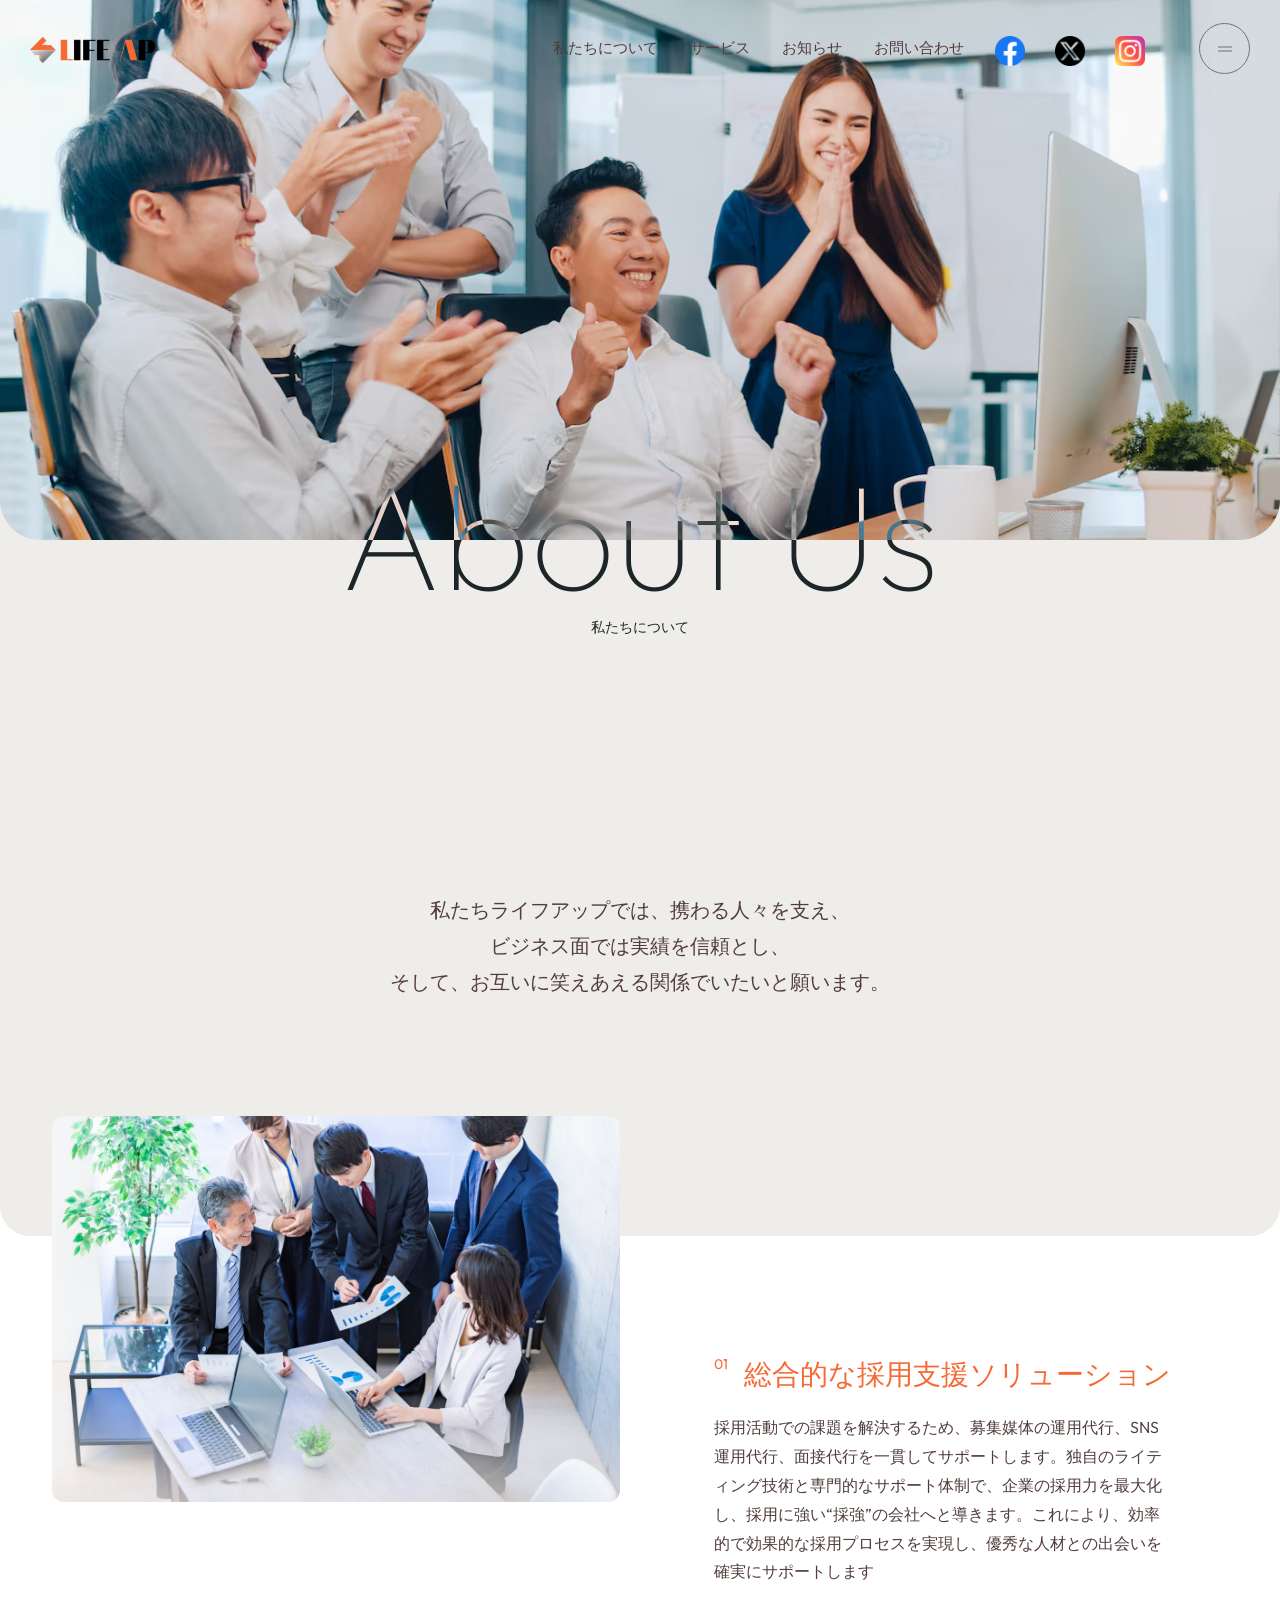
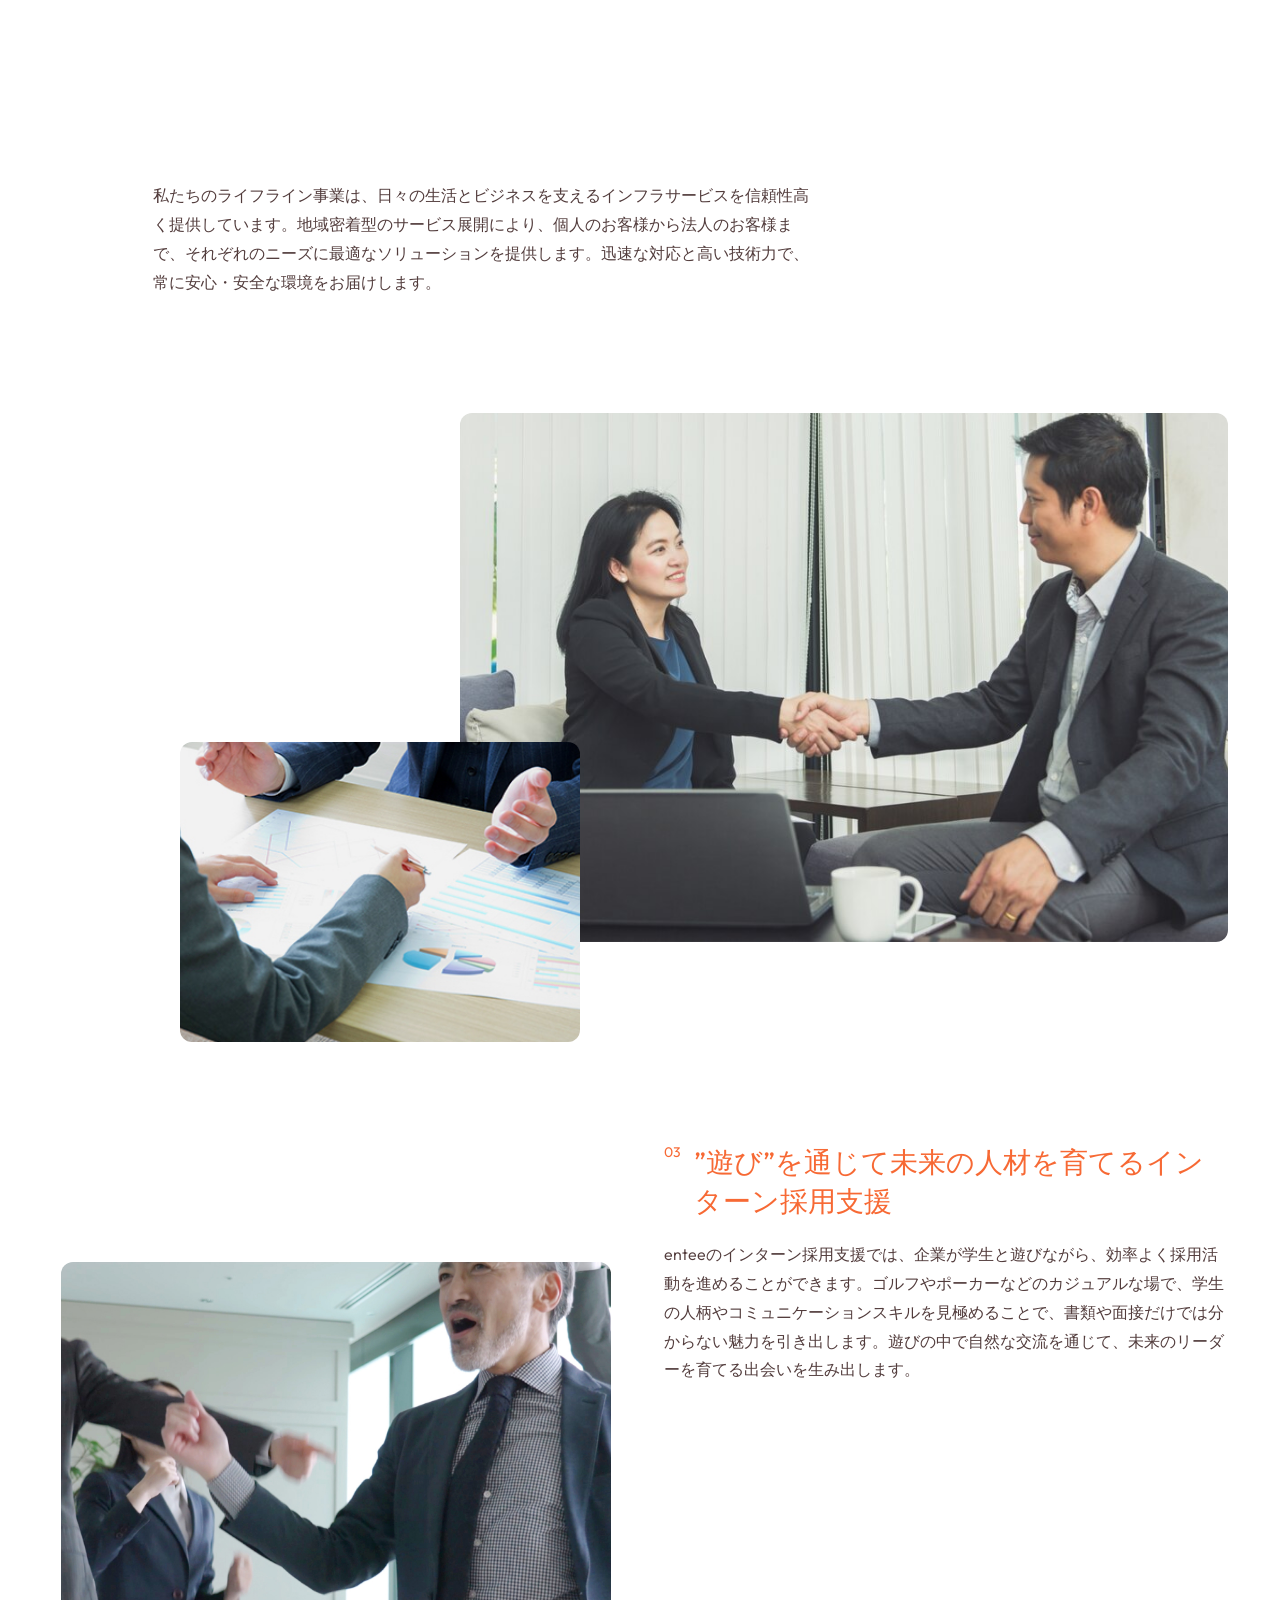
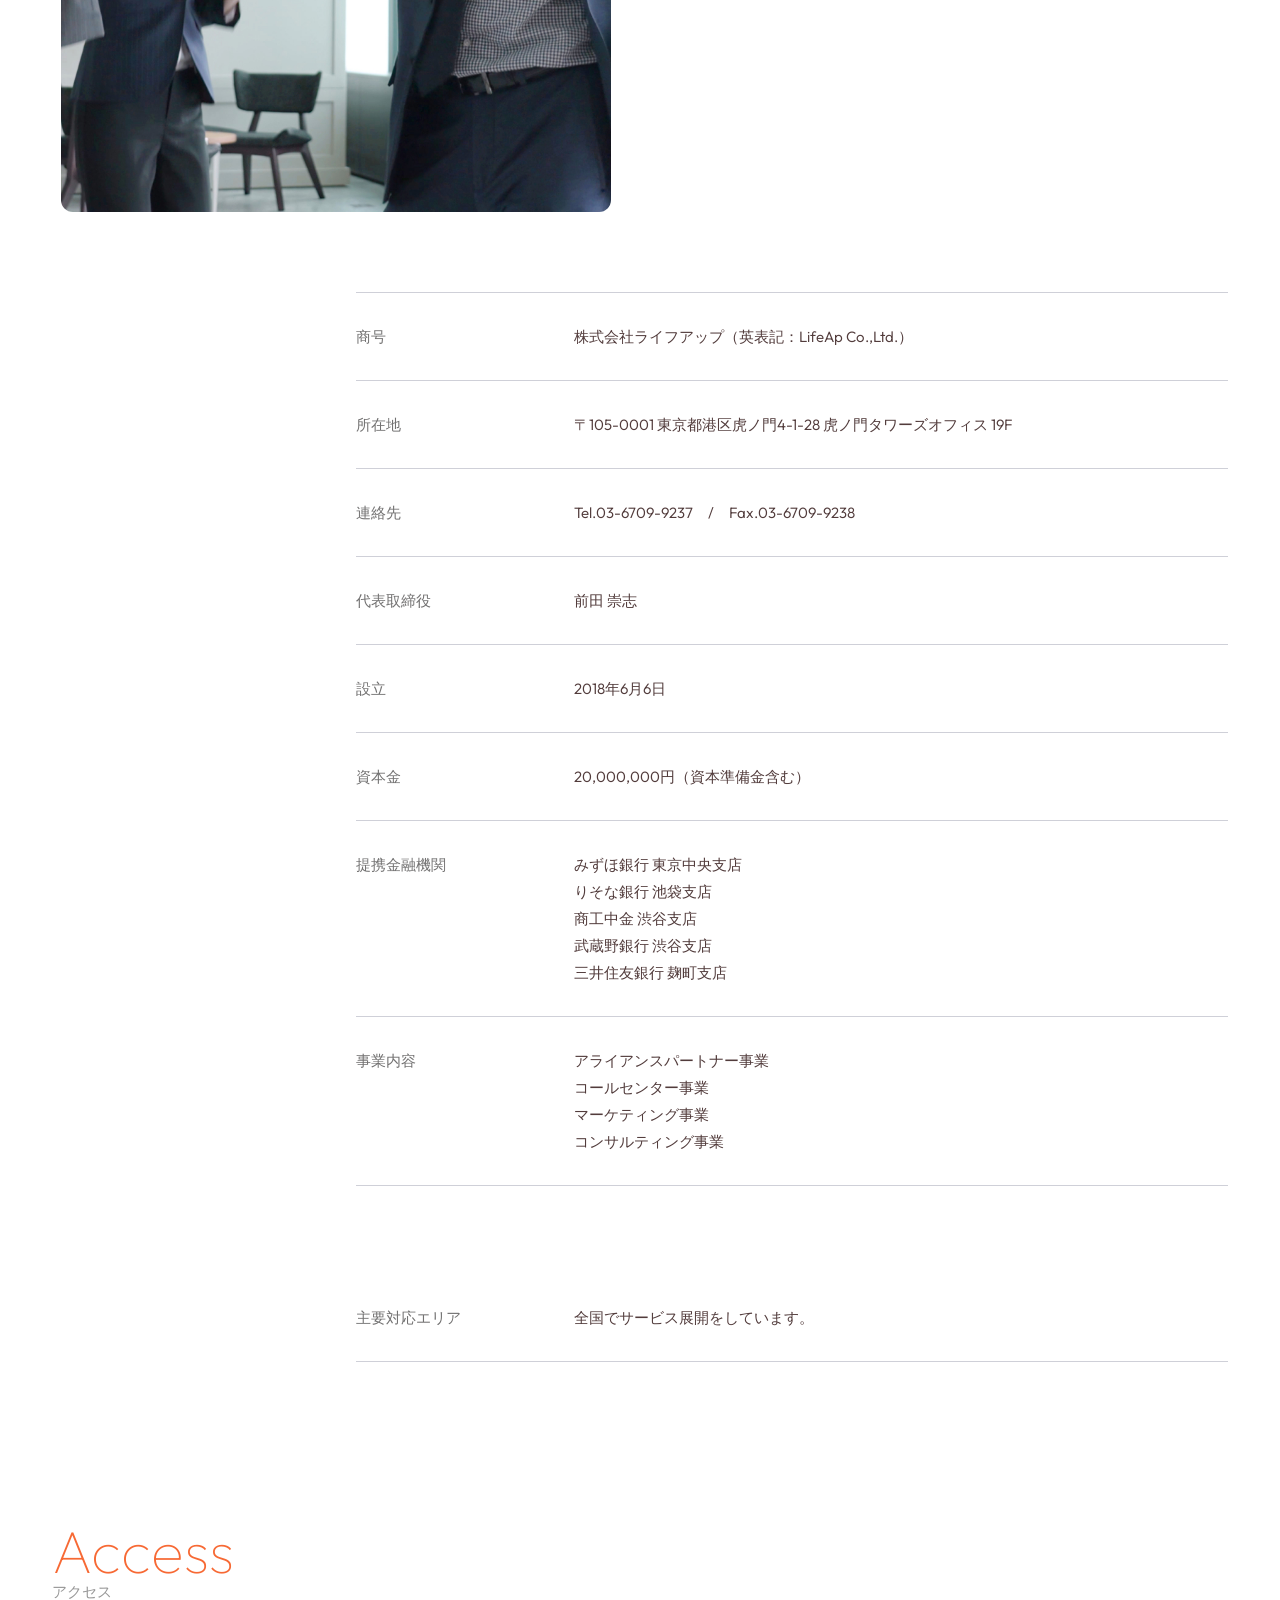
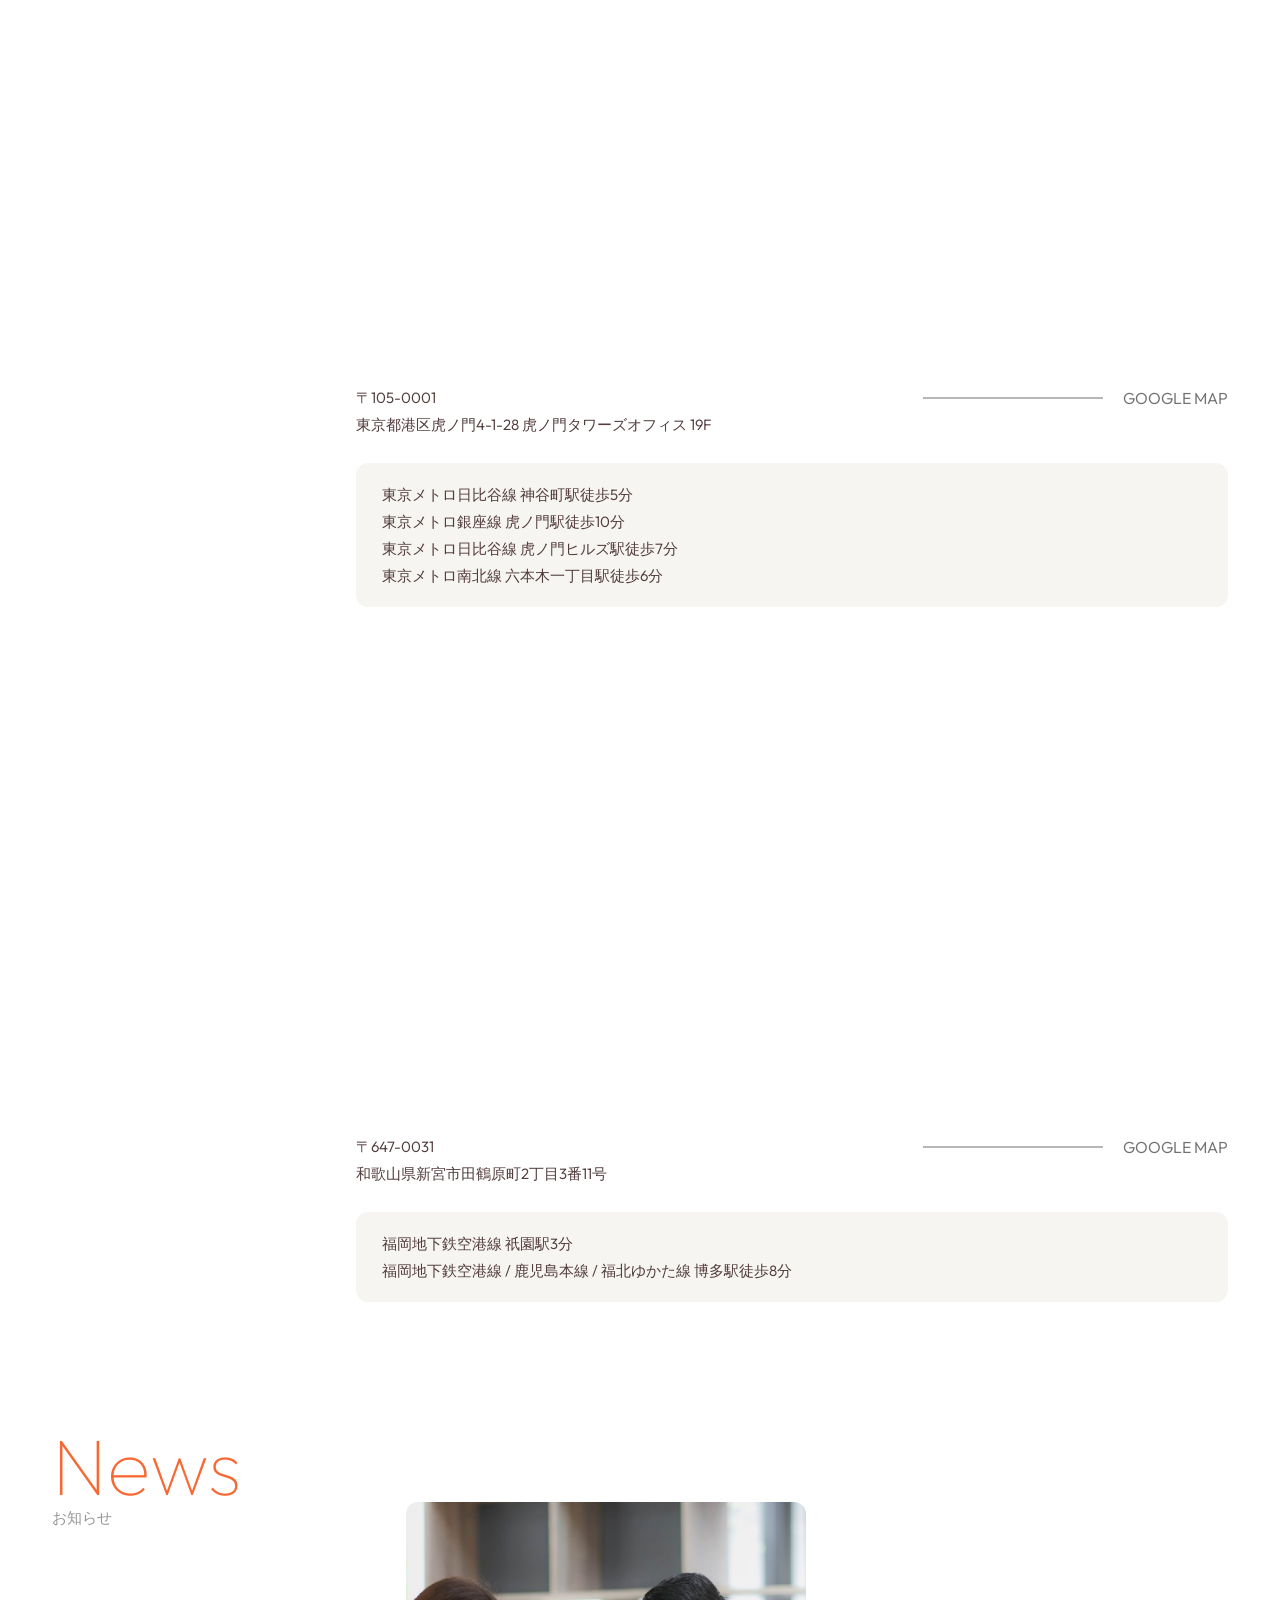
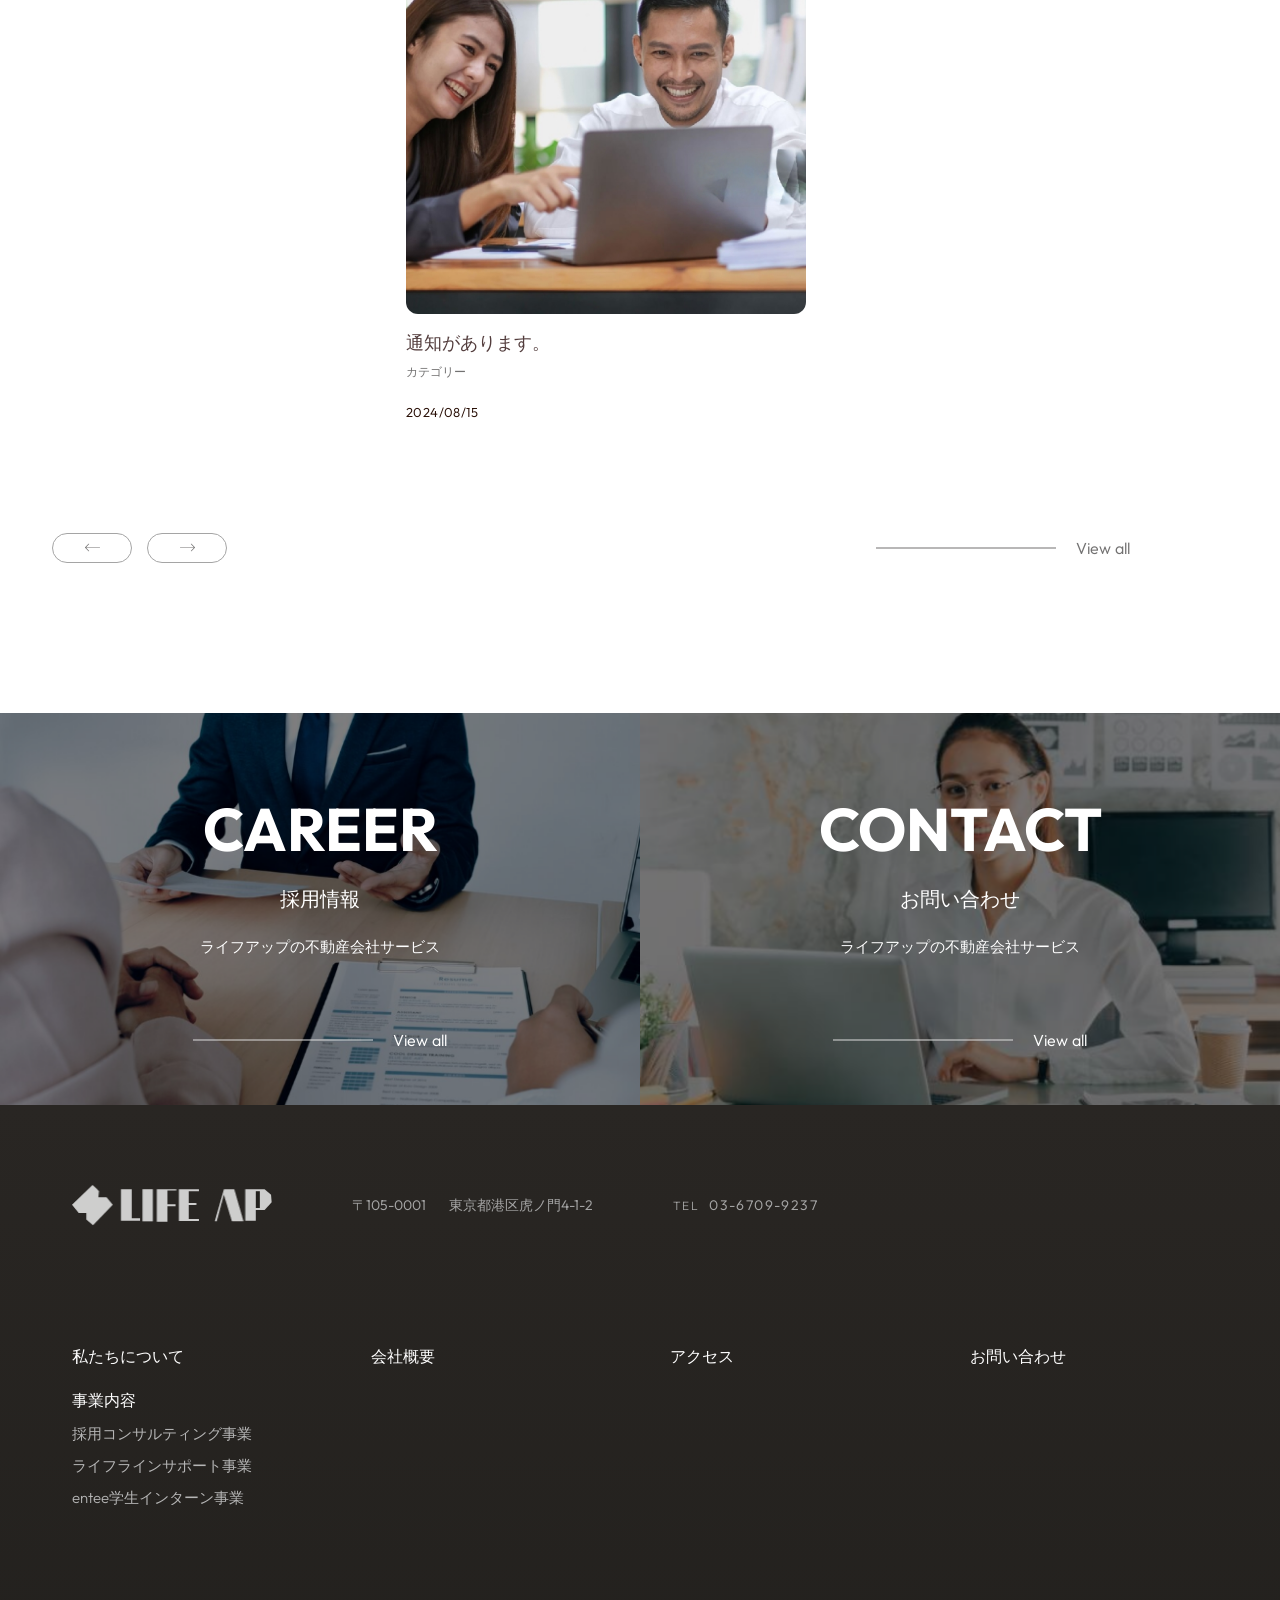
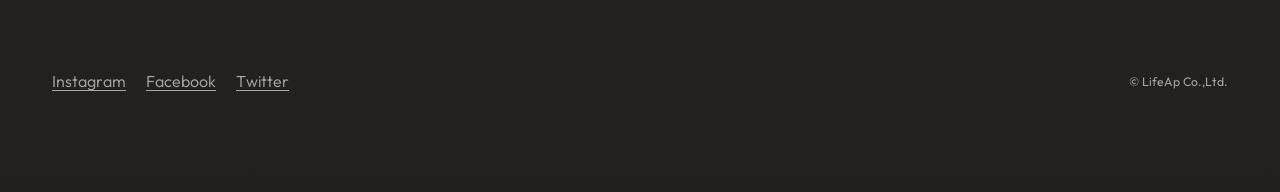
==== commit dea1f66a: "fix: bug fix" ====
--- a/about.html
+++ b/about.html
@@ -15,9 +15,9 @@
         href="https://fonts.googleapis.com/css2?family=Material+Symbols+Rounded:opsz,wght,FILL,GRAD@20..48,100..700,0..1,-50..200">
     <title>株式会社ライフアップ｜ライフライン取次・不動産アライアンスサービス</title>
     <meta name="description" content="株式会社ライフアップは、ライフラインの取次など不動産会社専用の各種サービスを展開しています。不動産会社とエンドユーザーの架け橋となる会社です。">
-    <style id='classic-theme-styles-inline-css' type='text/css'>
+    <!-- <style id='classic-theme-styles-inline-css' type='text/css'>
         /*! This file is auto-generated */
-
+        
         .wp-block-button__link {
             color: #fff;
             background-color: #32373c;
@@ -27,7 +27,7 @@
             padding: calc(.667em + 2px) calc(1.333em + 2px);
             font-size: 1.125em
         }
-
+        
         .wp-block-file__button {
             background: #32373c;
             color: #fff;
@@ -77,329 +77,329 @@
             --wp--preset--shadow--outlined: 6px 6px 0px -3px rgba(255, 255, 255, 1), 6px 6px rgba(0, 0, 0, 1);
             --wp--preset--shadow--crisp: 6px 6px 0px rgba(0, 0, 0, 1)
         }
-
-        :where(.is-layout-flex) {
+        
+         :where(.is-layout-flex) {
             gap: .5em
         }
-
-        :where(.is-layout-grid) {
+        
+         :where(.is-layout-grid) {
             gap: .5em
         }
-
+        
         body .is-layout-flow>.alignleft {
             float: left;
             margin-inline-start: 0;
             margin-inline-end: 2em
         }
-
+        
         body .is-layout-flow>.alignright {
             float: right;
             margin-inline-start: 2em;
             margin-inline-end: 0
         }
-
+        
         body .is-layout-flow>.aligncenter {
             margin-left: auto !important;
             margin-right: auto !important
         }
-
+        
         body .is-layout-constrained>.alignleft {
             float: left;
             margin-inline-start: 0;
             margin-inline-end: 2em
         }
-
+        
         body .is-layout-constrained>.alignright {
             float: right;
             margin-inline-start: 2em;
             margin-inline-end: 0
         }
-
+        
         body .is-layout-constrained>.aligncenter {
             margin-left: auto !important;
             margin-right: auto !important
         }
-
+        
         body .is-layout-constrained>:where(:not(.alignleft):not(.alignright):not(.alignfull)) {
             max-width: var(--wp--style--global--content-size);
             margin-left: auto !important;
             margin-right: auto !important
         }
-
+        
         body .is-layout-constrained>.alignwide {
             max-width: var(--wp--style--global--wide-size)
         }
-
+        
         body .is-layout-flex {
             display: flex
         }
-
+        
         body .is-layout-flex {
             flex-wrap: wrap;
             align-items: center
         }
-
+        
         body .is-layout-flex>* {
             margin: 0
         }
-
+        
         body .is-layout-grid {
             display: grid
         }
-
+        
         body .is-layout-grid>* {
             margin: 0
         }
-
-        :where(.wp-block-columns.is-layout-flex) {
+        
+         :where(.wp-block-columns.is-layout-flex) {
             gap: 2em
         }
-
-        :where(.wp-block-columns.is-layout-grid) {
+        
+         :where(.wp-block-columns.is-layout-grid) {
             gap: 2em
         }
-
-        :where(.wp-block-post-template.is-layout-flex) {
+        
+         :where(.wp-block-post-template.is-layout-flex) {
             gap: 1.25em
         }
-
-        :where(.wp-block-post-template.is-layout-grid) {
+        
+         :where(.wp-block-post-template.is-layout-grid) {
             gap: 1.25em
         }
-
+        
         .has-black-color {
             color: var(--wp--preset--color--black) !important
         }
-
+        
         .has-cyan-bluish-gray-color {
             color: var(--wp--preset--color--cyan-bluish-gray) !important
         }
-
+        
         .has-white-color {
             color: var(--wp--preset--color--white) !important
         }
-
+        
         .has-pale-pink-color {
             color: var(--wp--preset--color--pale-pink) !important
         }
-
+        
         .has-vivid-red-color {
             color: var(--wp--preset--color--vivid-red) !important
         }
-
+        
         .has-luminous-vivid-orange-color {
             color: var(--wp--preset--color--luminous-vivid-orange) !important
         }
-
+        
         .has-luminous-vivid-amber-color {
             color: var(--wp--preset--color--luminous-vivid-amber) !important
         }
-
+        
         .has-light-green-cyan-color {
             color: var(--wp--preset--color--light-green-cyan) !important
         }
-
+        
         .has-vivid-green-cyan-color {
             color: var(--wp--preset--color--vivid-green-cyan) !important
         }
-
+        
         .has-pale-cyan-blue-color {
             color: var(--wp--preset--color--pale-cyan-blue) !important
         }
-
+        
         .has-vivid-cyan-blue-color {
             color: var(--wp--preset--color--vivid-cyan-blue) !important
         }
-
+        
         .has-vivid-purple-color {
             color: var(--wp--preset--color--vivid-purple) !important
         }
-
+        
         .has-black-background-color {
             background-color: var(--wp--preset--color--black) !important
         }
-
+        
         .has-cyan-bluish-gray-background-color {
             background-color: var(--wp--preset--color--cyan-bluish-gray) !important
         }
-
+        
         .has-white-background-color {
             background-color: var(--wp--preset--color--white) !important
         }
-
+        
         .has-pale-pink-background-color {
             background-color: var(--wp--preset--color--pale-pink) !important
         }
-
+        
         .has-vivid-red-background-color {
             background-color: var(--wp--preset--color--vivid-red) !important
         }
-
+        
         .has-luminous-vivid-orange-background-color {
             background-color: var(--wp--preset--color--luminous-vivid-orange) !important
         }
-
+        
         .has-luminous-vivid-amber-background-color {
             background-color: var(--wp--preset--color--luminous-vivid-amber) !important
         }
-
+        
         .has-light-green-cyan-background-color {
             background-color: var(--wp--preset--color--light-green-cyan) !important
         }
-
+        
         .has-vivid-green-cyan-background-color {
             background-color: var(--wp--preset--color--vivid-green-cyan) !important
         }
-
+        
         .has-pale-cyan-blue-background-color {
             background-color: var(--wp--preset--color--pale-cyan-blue) !important
         }
-
+        
         .has-vivid-cyan-blue-background-color {
             background-color: var(--wp--preset--color--vivid-cyan-blue) !important
         }
-
+        
         .has-vivid-purple-background-color {
             background-color: var(--wp--preset--color--vivid-purple) !important
         }
-
+        
         .has-black-border-color {
             border-color: var(--wp--preset--color--black) !important
         }
-
+        
         .has-cyan-bluish-gray-border-color {
             border-color: var(--wp--preset--color--cyan-bluish-gray) !important
         }
-
+        
         .has-white-border-color {
             border-color: var(--wp--preset--color--white) !important
         }
-
+        
         .has-pale-pink-border-color {
             border-color: var(--wp--preset--color--pale-pink) !important
         }
-
+        
         .has-vivid-red-border-color {
             border-color: var(--wp--preset--color--vivid-red) !important
         }
-
+        
         .has-luminous-vivid-orange-border-color {
             border-color: var(--wp--preset--color--luminous-vivid-orange) !important
         }
-
+        
         .has-luminous-vivid-amber-border-color {
             border-color: var(--wp--preset--color--luminous-vivid-amber) !important
         }
-
+        
         .has-light-green-cyan-border-color {
             border-color: var(--wp--preset--color--light-green-cyan) !important
         }
-
+        
         .has-vivid-green-cyan-border-color {
             border-color: var(--wp--preset--color--vivid-green-cyan) !important
         }
-
+        
         .has-pale-cyan-blue-border-color {
             border-color: var(--wp--preset--color--pale-cyan-blue) !important
         }
-
+        
         .has-vivid-cyan-blue-border-color {
             border-color: var(--wp--preset--color--vivid-cyan-blue) !important
         }
-
+        
         .has-vivid-purple-border-color {
             border-color: var(--wp--preset--color--vivid-purple) !important
         }
-
+        
         .has-vivid-cyan-blue-to-vivid-purple-gradient-background {
             background: var(--wp--preset--gradient--vivid-cyan-blue-to-vivid-purple) !important
         }
-
+        
         .has-light-green-cyan-to-vivid-green-cyan-gradient-background {
             background: var(--wp--preset--gradient--light-green-cyan-to-vivid-green-cyan) !important
         }
-
+        
         .has-luminous-vivid-amber-to-luminous-vivid-orange-gradient-background {
             background: var(--wp--preset--gradient--luminous-vivid-amber-to-luminous-vivid-orange) !important
         }
-
+        
         .has-luminous-vivid-orange-to-vivid-red-gradient-background {
             background: var(--wp--preset--gradient--luminous-vivid-orange-to-vivid-red) !important
         }
-
+        
         .has-very-light-gray-to-cyan-bluish-gray-gradient-background {
             background: var(--wp--preset--gradient--very-light-gray-to-cyan-bluish-gray) !important
         }
-
+        
         .has-cool-to-warm-spectrum-gradient-background {
             background: var(--wp--preset--gradient--cool-to-warm-spectrum) !important
         }
-
+        
         .has-blush-light-purple-gradient-background {
             background: var(--wp--preset--gradient--blush-light-purple) !important
         }
-
+        
         .has-blush-bordeaux-gradient-background {
             background: var(--wp--preset--gradient--blush-bordeaux) !important
         }
-
+        
         .has-luminous-dusk-gradient-background {
             background: var(--wp--preset--gradient--luminous-dusk) !important
         }
-
+        
         .has-pale-ocean-gradient-background {
             background: var(--wp--preset--gradient--pale-ocean) !important
         }
-
+        
         .has-electric-grass-gradient-background {
             background: var(--wp--preset--gradient--electric-grass) !important
         }
-
+        
         .has-midnight-gradient-background {
             background: var(--wp--preset--gradient--midnight) !important
         }
-
+        
         .has-small-font-size {
             font-size: var(--wp--preset--font-size--small) !important
         }
-
+        
         .has-medium-font-size {
             font-size: var(--wp--preset--font-size--medium) !important
         }
-
+        
         .has-large-font-size {
             font-size: var(--wp--preset--font-size--large) !important
         }
-
+        
         .has-x-large-font-size {
             font-size: var(--wp--preset--font-size--x-large) !important
         }
-
+        
         .wp-block-navigation a:where(:not(.wp-element-button)) {
             color: inherit
         }
-
-        :where(.wp-block-post-template.is-layout-flex) {
+        
+         :where(.wp-block-post-template.is-layout-flex) {
             gap: 1.25em
         }
-
-        :where(.wp-block-post-template.is-layout-grid) {
+        
+         :where(.wp-block-post-template.is-layout-grid) {
             gap: 1.25em
         }
-
-        :where(.wp-block-columns.is-layout-flex) {
+        
+         :where(.wp-block-columns.is-layout-flex) {
             gap: 2em
         }
-
-        :where(.wp-block-columns.is-layout-grid) {
+        
+         :where(.wp-block-columns.is-layout-grid) {
             gap: 2em
         }
-
+        
         .wp-block-pullquote {
             font-size: 1.5em;
             line-height: 1.6
         }
-    </style>
+    </style> -->
     <link rel="stylesheet" href="assets\css\styles.css">
     <link rel="stylesheet" href="assets\css\custom.css">
     <script src="assets\js\bundle.js?date=20230303" id="bundle" charset="utf-8" defer=""></script>
@@ -445,7 +445,7 @@
                                             <li class="l-drawer-nav__item">
                                                 <a href="/about.html" class="l-drawer-nav__link" data-drawer-links=""
                                                     data-hover-animation="" data-drawer="strength">
-                                                    <span> <span data-hover-animation-target="">LifeApの強み</span>
+                                                    <span> <span data-hover-animation-target="">私たちについて</span>
                                                     </span>
                                                 </a>
                                             </li>
@@ -459,7 +459,7 @@
                                                         <a href="/service.html/#one" class="l-drawer-nav__link"
                                                             data-drawer-links="" data-hover-animation=""
                                                             data-drawer="service"> <span> <span
-                                                                    data-hover-animation-target="">ご入居者向け支援サービス</span>
+                                                                    data-hover-animation-target="">採用コンサルティング事業</span>
                                                             </span>
                                                         </a>
                                                     </li>
@@ -467,7 +467,7 @@
                                                         <a href="/service.html/#one" class="l-drawer-nav__link"
                                                             data-drawer-links="" data-hover-animation=""
                                                             data-drawer="service"> <span> <span
-                                                                    data-hover-animation-target="">管理会社向け支援サービス</span>
+                                                                    data-hover-animation-target="">ライフラインサポート事業</span>
                                                             </span>
                                                         </a>
                                                     </li>
@@ -475,7 +475,7 @@
                                                         <a href="/service.html/#one" class="l-drawer-nav__link"
                                                             data-drawer-links="" data-hover-animation=""
                                                             data-drawer="service"> <span> <span
-                                                                    data-hover-animation-target="">不動産向けアンケート</span>
+                                                                    data-hover-animation-target="">entee学生インターン事業</span>
                                                             </span>
                                                         </a>
                                                     </li>
@@ -489,7 +489,7 @@
                                                     <span> <span data-hover-animation-target="">会社案内</span> </span>
                                                 </a>
                                                 <ul class="l-drawer-nav__children">
-                                                    <li class="l-drawer-nav__item">
+                                                    <!-- <li class="l-drawer-nav__item">
                                                         <a href="/greeting.html" class="l-drawer-nav__link"
                                                             data-drawer-links="" data-hover-animation=""
                                                             data-drawer="office"> <span> <span
@@ -509,7 +509,7 @@
                                                             data-drawer="office"> <span> <span
                                                                     data-hover-animation-target="">スタッフ紹介</span> </span>
                                                         </a>
-                                                    </li>
+                                                    </li> -->
                                                     <li class="l-drawer-nav__item">
                                                         <a href="/outline.html" class="l-drawer-nav__link"
                                                             data-drawer-links="" data-hover-animation=""
@@ -524,12 +524,13 @@
                                                                     data-hover-animation-target="">アクセス</span> </span>
                                                         </a>
                                                     </li>
+
                                                 </ul>
                                             </li>
                                         </ul>
                                     </div>
                                     <div class="col-md-6">
-                                        <ul class="l-drawer-nav">
+                                        <!-- <ul class="l-drawer-nav">
                                             <li class="l-drawer-nav__item">
                                                 <a href="/recruit.html" class="l-drawer-nav__link" data-drawer-links=""
                                                     data-hover-animation="" data-drawer="recruit">
@@ -568,7 +569,7 @@
                                                     </li>
                                                 </ul>
                                             </li>
-                                        </ul>
+                                        </ul> -->
                                         <ul class="l-drawer-nav">
                                             <li class="l-drawer-nav__item">
                                                 <a href="/news.html" class="l-drawer-nav__link" data-drawer-links=""
@@ -576,17 +577,32 @@
                                                             data-hover-animation-target="">お知らせ</span> </span>
                                                 </a>
                                             </li>
-                                            <li class="l-drawer-nav__item">
+                                            <!-- <li class="l-drawer-nav__item">
                                                 <a href="#" class="l-drawer-nav__link" data-drawer-links=""
                                                     data-hover-animation="" data-drawer="others">
                                                     <span> <span data-hover-animation-target="">お客様の声</span> </span>
                                                 </a>
-                                            </li>
+                                            </li> -->
 
                                             <li class="l-drawer-nav__item">
                                                 <a href="/contact.html" class="l-drawer-nav__link" data-drawer-links=""
                                                     data-hover-animation="" data-drawer="others">
                                                     <span> <span data-hover-animation-target="">お問い合わせ</span> </span>
+                                                </a>
+                                            </li>
+                                            <li class="l-social_icon-drawer">
+                                                <a href="https://www.facebook.com/LIFEAP2018/">
+                                                    <img src="./assets/img/footer/facebook.png" alt="">
+                                                </a>
+                                            </li>
+                                            <li class="l-social_icon-drawer">
+                                                <a href="https://x.com/lifeap9237?mx=2">
+                                                    <img src="./assets/img/footer/twitter.png" alt="">
+                                                </a>
+                                            </li>
+                                            <li class="l-social_icon-drawer">
+                                                <a href="https://www.instagram.com/_lifeap.co.ltd_/">
+                                                    <img src="./assets/img/footer/instagram.png" alt="">
                                                 </a>
                                             </li>
                                         </ul>
@@ -612,21 +628,38 @@
                                 <li class="l-gnav__item"><a href="/about.html" class="l-gnav__link"
                                         data-hover-animation=""><span><span
                                                 data-hover-animation-target="">私たちについて</span></span></a></li>
-                                <li class="l-gnav__item"><a href="/service.html" class="l-gnav__link"
-                                        data-hover-animation=""><span><span
-                                                data-hover-animation-target="">事業一覧</span></span></a></li>
-                                <li class="l-gnav__item"><a href="/about.html" class="l-gnav__link"
-                                        data-hover-animation=""><span><span
-                                                data-hover-animation-target="">会社概要</span></span></a></li>
+                                <li class="l-gnav__item">
+                                    <a href="#" class="l-gnav__link" data-hover-animation="">
+                                        <span><span data-hover-animation-target="">サービス</span></span>
+                                    </a>
+                                    <ul class="submenu">
+                                        <li><a href="#">採用コンサルティング事業</a></li>
+                                        <li><a href="#">ライフラインサポート事業</a></li>
+                                        <li><a href="https://entee-campus.site/">entee学生インターン事業</a></li>
+                                    </ul>
+                                </li>
                                 <li class="l-gnav__item"><a href="/news.html" class="l-gnav__link"
                                         data-hover-animation=""><span><span
                                                 data-hover-animation-target="">お知らせ</span></span></a></li>
-                                <li class="l-gnav__item"><a href="/recruit.html" class="l-gnav__link"
-                                        data-hover-animation=""><span><span
-                                                data-hover-animation-target="">採用情報</span></span></a></li>
                                 <li class="l-gnav__item"><a href="/contact.html" class="l-gnav__link"
                                         data-hover-animation=""><span><span
                                                 data-hover-animation-target="">お問い合わせ</span></span></a></li>
+
+                                <li class="l-social_icon">
+                                    <a href="https://www.facebook.com/LIFEAP2018/">
+                                        <img src="./assets/img/footer/facebook.png" alt="">
+                                    </a>
+                                </li>
+                                <li class="l-social_icon">
+                                    <a href="https://x.com/lifeap9237?mx=2">
+                                        <img src="./assets/img/footer/twitter.png" alt="">
+                                    </a>
+                                </li>
+                                <li class="l-social_icon">
+                                    <a href="https://www.instagram.com/_lifeap.co.ltd_/">
+                                        <img src="./assets/img/footer/instagram.png" alt="">
+                                    </a>
+                                </li>
                             </ul>
                         </nav>
                     </div>
@@ -745,14 +778,243 @@
                                     </div>
                                 </div>
                             </section>
-                            <div class="container-fluid pt-60 pt-lg-120">
+                            <!-- <div class="container-fluid pt-60 pt-lg-120">
                                 <div id="breadcrumb" class="c-breadcrumb">
                                     <ol class="breadcrumb">
                                         <li class="breadcrumb-item"><a href="/index.html"><span>Home</span></a></li>
                                         <li class="breadcrumb-item"><span>私たちについて</span></li>
                                     </ol>
                                 </div>
-                            </div>
+                            </div> -->
+                        </div>
+                        <div id="p-office">
+                            <section id="outline">
+                                <div class="p-office-outline__wrapper">
+                                    <div class="container">
+                                        <div class="row">
+                                            <div class="col-xl-3 col-lg-4">
+                                                <h3 class="c-section-title -sm mb-40"
+                                                    data-scroll-trigger="js-scroll-to-top">
+                                                    <div class="c-section-title__ja">会社概要</div>
+                                                    <div class="c-section-title__en">Outline</div>
+                                                </h3>
+                                            </div>
+                                            <div class="col-xl-9 col-lg-8">
+                                                <dl class="c-dl-table">
+                                                    <div class="c-dl-table__row" data-scroll-trigger="js-scroll-to-top">
+                                                        <dt class="c-dl-table__dt">商号</dt>
+                                                        <dd class="c-dl-table__dd"> 株式会社ライフアップ（英表記：LifeAp Co.,Ltd.）</dd>
+                                                    </div>
+                                                    <div class="c-dl-table__row" data-scroll-trigger="js-scroll-to-top">
+                                                        <dt class="c-dl-table__dt">所在地</dt>
+                                                        <dd class="c-dl-table__dd"> 〒105-0001 東京都港区虎ノ門4-1-28 虎ノ門タワーズオフィス
+                                                            19F </dd>
+                                                    </div>
+                                                    <div class="c-dl-table__row" data-scroll-trigger="js-scroll-to-top">
+                                                        <dt class="c-dl-table__dt">連絡先</dt>
+                                                        <dd class="c-dl-table__dd"> Tel.03-6709-9237　/　Fax.03-6709-9238
+                                                        </dd>
+                                                    </div>
+                                                    <div class="c-dl-table__row" data-scroll-trigger="js-scroll-to-top">
+                                                        <dt class="c-dl-table__dt">代表取締役</dt>
+                                                        <dd class="c-dl-table__dd"> 前田 崇志</dd>
+                                                    </div>
+                                                    <div class="c-dl-table__row" data-scroll-trigger="js-scroll-to-top">
+                                                        <dt class="c-dl-table__dt">設立</dt>
+                                                        <dd class="c-dl-table__dd"> 2018年6月6日</dd>
+                                                    </div>
+                                                    <div class="c-dl-table__row" data-scroll-trigger="js-scroll-to-top">
+                                                        <dt class="c-dl-table__dt">資本金</dt>
+                                                        <dd class="c-dl-table__dd"> 20,000,000円（資本準備金含む）</dd>
+                                                    </div>
+                                                    <div class="c-dl-table__row" data-scroll-trigger="js-scroll-to-top">
+                                                        <dt class="c-dl-table__dt">提携金融機関</dt>
+                                                        <dd class="c-dl-table__dd">
+                                                            <ul class="list-unstyled mb-0">
+                                                                <li>みずほ銀行 東京中央支店</li>
+                                                                <li>りそな銀行 池袋支店</li>
+                                                                <li>商工中金 渋谷支店</li>
+                                                                <li>武蔵野銀行 渋谷支店</li>
+                                                                <li>三井住友銀行 麹町支店</li>
+                                                            </ul>
+                                                        </dd>
+                                                    </div>
+                                                    <div class="c-dl-table__row" data-scroll-trigger="js-scroll-to-top">
+                                                        <dt class="c-dl-table__dt">事業内容</dt>
+                                                        <dd class="c-dl-table__dd">
+                                                            <ul class="list-unstyled mb-0">
+                                                                <li>アライアンスパートナー事業 </li>
+                                                                <li>コールセンター事業</li>
+                                                                <li>マーケティング事業</li>
+                                                                <li>コンサルティング事業</li>
+                                                            </ul>
+                                                        </dd>
+                                                    </div>
+                                                    <div class="c-dl-table__row" data-scroll-trigger="js-scroll-to-top">
+                                                        <dt class="c-dl-table__dt">関連会社</dt>
+                                                        <dd class="c-dl-table__dd">
+                                                            <ul class="list-unstyled mb-0">
+                                                                <li><a href="#" class="external-link" target="_blank"
+                                                                        rel="noopener noreferrer">株式会社ライフリレーションズ</a>
+                                                                </li>
+                                                            </ul>
+                                                        </dd>
+                                                    </div>
+                                                    <div class="c-dl-table__row" data-scroll-trigger="js-scroll-to-top">
+                                                        <dt class="c-dl-table__dt">主要対応エリア</dt>
+                                                        <dd class="c-dl-table__dd">全国でサービス展開をしています。</dd>
+                                                    </div>
+                                                </dl>
+                                            </div>
+                                        </div>
+                                    </div>
+                                </div>
+                            </section>
+                            <!-- <section id="access">
+                                <div class="p-office-access__wrapper">
+                                    <div class="container">
+                                        <div class="row">
+                                            <div class="col-xl-3 col-lg-4">
+                                                <h3 class="c-section-title -sm mb-40"
+                                                    data-scroll-trigger="js-scroll-to-top">
+                                                    <div class="c-section-title__ja">主要取引先</div>
+                                                    <div class="c-section-title__en">Our Clients</div>
+                                                </h3>
+                                            </div>
+                                            <div class="col-xl-9 col-lg-8">
+                                                <div class="p-office-access__map" style="padding-top: 0;"
+                                                    data-scroll-trigger="js-scroll-to-top">
+                                                    <img src="assets/img/office/our-client.png" alt="">
+                                                </div>
+
+                                            </div>
+                                        </div>
+                                    </div>
+                                </div>
+                            </section> -->
+                            <section id="access">
+                                <div class="p-office-access__wrapper">
+                                    <div class="container">
+                                        <div class="row">
+                                            <div class="col-xl-3 col-lg-4">
+                                                <h3 class="c-section-title -sm mb-40"
+                                                    data-scroll-trigger="js-scroll-to-top">
+                                                    <div class="c-section-title__ja">アクセス</div>
+                                                    <div class="c-section-title__en">Access</div>
+                                                </h3>
+                                            </div>
+                                            <div class="col-xl-9 col-lg-8">
+                                                <div class="p-office-access__map"
+                                                    data-scroll-trigger="js-scroll-to-top"> <iframe
+                                                        src="https://www.google.com/maps/embed?pb=!1m14!1m8!1m3!1d6482.89343534308!2d139.743567!3d35.666001!3m2!1i1024!2i768!4f13.1!3m3!1m2!1s0x60188b905c955555%3A0x881b18c2c3edbe12!2z6JmO44OO6ZaA44K_44Ov44O844K644Kq44OV44Kj44K5!5e0!3m2!1sja!2sjp!4v1724780442747!5m2!1sja!2sjp"
+                                                        width="600" height="450" style="border:0;" allowfullscreen=""
+                                                        loading="lazy"
+                                                        referrerpolicy="no-referrer-when-downgrade"></iframe></div>
+                                                <div class="row">
+                                                    <div class="col-xl-6">
+                                                        <address class="p-office-access__address"
+                                                            data-scroll-trigger="js-scroll-to-top"> 〒105-0001<br>
+                                                            東京都港区虎ノ門4-1-28 虎ノ門タワーズオフィス 19F </address>
+                                                        <!-- <p class="p-office-access__route" data-scroll-trigger="js-scroll-to-top">JR新宮駅より徒歩10分</p> -->
+                                                    </div>
+                                                    <div class="col-xl-6">
+                                                        <div class="p-office-access__maplink"
+                                                            data-scroll-trigger="js-scroll-to-top">
+                                                            <a href="https://maps.app.goo.gl/WwkeRjDSNE5XkE326"
+                                                                target="_blank" rel="noopener noreferrer"
+                                                                class="p-index-office__more--link c-button"
+                                                                data-hover-animation="" aria-label="グーグルマップで確認"> <span
+                                                                    class="c-button__line"></span> <span
+                                                                    class="c-button__str"
+                                                                    data-hover-animation-target="">Google map</span>
+                                                            </a>
+                                                        </div>
+                                                    </div>
+                                                </div>
+                                                <dl class="p-office-access__by_car"
+                                                    data-scroll-trigger="js-scroll-to-top">
+                                                    <dd>東京メトロ日比谷線 神谷町駅徒歩5分</dd>
+                                                    <dd>東京メトロ銀座線 虎ノ門駅徒歩10分</dd>
+                                                    <dd>東京メトロ日比谷線 虎ノ門ヒルズ駅徒歩7分</dd>
+                                                    <dd>東京メトロ南北線 六本木一丁目駅徒歩6分</dd>
+                                                </dl>
+                                                <div class="p-office-access__map" style="margin-top: 60px;"
+                                                    data-scroll-trigger="js-scroll-to-top"> <iframe
+                                                        src="https://www.google.com/maps/embed?pb=!1m14!1m8!1m3!1d6646.975039792575!2d130.414766!3d33.592653!3m2!1i1024!2i768!4f13.1!3m3!1m2!1s0x354191c0c014fa19%3A0xee12d12d7154a561!2z44CSODEyLTAwMzgg56aP5bKh55yM56aP5bKh5biC5Y2a5aSa5Yy656WH5ZyS55S677yS4oiS77yY!5e0!3m2!1sja!2sjp!4v1724780467819!5m2!1sja!2sjp"
+                                                        width="600" height="450" style="border:0;" allowfullscreen=""
+                                                        loading="lazy"
+                                                        referrerpolicy="no-referrer-when-downgrade"></iframe></div>
+                                                <div class="row">
+                                                    <div class="col-xl-6">
+                                                        <address class="p-office-access__address"
+                                                            data-scroll-trigger="js-scroll-to-top"> 〒647-0031<br>
+                                                            和歌山県新宮市田鶴原町2丁目3番11号 </address>
+                                                        <!-- <p class="p-office-access__route" data-scroll-trigger="js-scroll-to-top">JR新宮駅より徒歩10分</p> -->
+                                                    </div>
+                                                    <div class="col-xl-6">
+                                                        <div class="p-office-access__maplink"
+                                                            data-scroll-trigger="js-scroll-to-top">
+                                                            <a href="https://maps.app.goo.gl/KAT8yPqJKDn2b4MD7"
+                                                                target="_blank" rel="noopener noreferrer"
+                                                                class="p-index-office__more--link c-button"
+                                                                data-hover-animation="" aria-label="グーグルマップで確認"> <span
+                                                                    class="c-button__line"></span> <span
+                                                                    class="c-button__str"
+                                                                    data-hover-animation-target="">Google map</span>
+                                                            </a>
+                                                        </div>
+                                                    </div>
+                                                </div>
+                                                <dl class="p-office-access__by_car"
+                                                    data-scroll-trigger="js-scroll-to-top">
+                                                    <dd>福岡地下鉄空港線 祇園駅3分</dd>
+                                                    <dd>福岡地下鉄空港線 / 鹿児島本線 / 福北ゆかた線 博多駅徒歩8分</dd>
+                                                </dl>
+                                            </div>
+                                        </div>
+                                    </div>
+                                </div>
+                            </section>
+                            <!-- <div class="container-fluid pt-60 pt-lg-120">
+                                <div id="breadcrumb" class="c-breadcrumb">
+                                    <ol class="breadcrumb">
+                                        <li class="breadcrumb-item"><a href="index.html"><span>Home</span></a></li>
+                                        <li class="breadcrumb-item"><a href="outline.html"><span>会社案内</span></a></li>
+                                        <li class="breadcrumb-item"><span>会社概要 / アクセス</span></li>
+                                    </ol>
+                                </div>
+                            </div> -->
+                            <!-- <nav class="c-lower-nav__lists">
+                                <div class="container-fluid">
+                                    <ul class="row">
+                                        <li data-scroll-trigger="js-scroll-to-top" class="col-lg-6">
+                                            <a href="greeting.html" class="c-lower-nav__link __red"
+                                                aria-label="ごあいさつをみる"> <span class="c-lower-nav__link-ja">ごあいさつ</span>
+                                                <span class="c-lower-nav__link-en" land="en">Greeting</span> </a>
+                                        </li>
+                                        <li data-scroll-trigger="js-scroll-to-top" class="col-lg-6">
+                                            <a href="greeting.html" class="c-lower-nav__link __red"
+                                                aria-label="経営理念をみる"> <span class="c-lower-nav__link-ja">経営理念</span>
+                                                <span class="c-lower-nav__link-en" land="en">Philosophy</span> </a>
+                                        </li>
+                                        <li data-scroll-trigger="js-scroll-to-top" class="col-lg-6">
+                                            <a href="member.html" class="c-lower-nav__link __red"
+                                                aria-label="スタッフ紹介をみる"> <span class="c-lower-nav__link-ja">スタッフ紹介</span>
+                                                <span class="c-lower-nav__link-en" land="en">Our Team</span> </a>
+                                        </li>
+                                        <li data-scroll-trigger="js-scroll-to-top" class="col-lg-6">
+                                            <a href="outline.html" class="c-lower-nav__link __red" aria-label="会社概要をみる">
+                                                <span class="c-lower-nav__link-ja">会社概要</span>
+                                                <span class="c-lower-nav__link-en" land="en">Outline</span> </a>
+                                        </li>
+                                        <li data-scroll-trigger="js-scroll-to-top" class="col-lg-6">
+                                            <a href="outline.html" class="c-lower-nav__link __red" aria-label="アクセスをみる">
+                                                <span class="c-lower-nav__link-ja">アクセス</span>
+                                                <span class="c-lower-nav__link-en" land="en">Access</span> </a>
+                                        </li>
+                                    </ul>
+                                </div>
+                            </nav> -->
                         </div>
                     </main>
                     <aside id="l-aside-blog" class="c-blog-list">
@@ -899,33 +1161,33 @@
                                             <li class="l-footer-nav__item">
                                                 <a href="/about.html" class="l-footer-nav__link"
                                                     data-hover-animation=""> <span> <span
-                                                            data-hover-animation-target="">LifeApの強み</span> </span>
+                                                            data-hover-animation-target="">私たちについて</span> </span>
                                                 </a>
                                             </li>
                                             <li class="l-footer-nav__item">
                                                 <a href="/service.html" class="l-footer-nav__link"
                                                     data-hover-animation=""> <span> <span
-                                                            data-hover-animation-target="">事業紹介</span> </span>
+                                                            data-hover-animation-target="">事業内容</span> </span>
                                                 </a>
                                                 <ul class="l-footer-nav__children">
                                                     <li class="l-footer-nav__item">
                                                         <a href="/service.html#one" class="l-footer-nav__link"
                                                             data-hover-animation=""> <span> <span
-                                                                    data-hover-animation-target="">ご入居者向け支援サービス</span>
+                                                                    data-hover-animation-target="">採用コンサルティング事業</span>
                                                             </span>
                                                         </a>
                                                     </li>
                                                     <li class="l-footer-nav__item">
                                                         <a href="/service.html#two" class="l-footer-nav__link"
                                                             data-hover-animation=""> <span>
-                                                                <span data-hover-animation-target="">管理会社向け支援サービス</span>
+                                                                <span data-hover-animation-target="">ライフラインサポート事業</span>
                                                             </span>
                                                         </a>
                                                     </li>
                                                     <li class="l-footer-nav__item">
                                                         <a href="/service.html#three" class="l-footer-nav__link"
                                                             data-hover-animation=""> <span> <span
-                                                                    data-hover-animation-target="">不動産向けアンケート</span>
+                                                                    data-hover-animation-target="">entee学生インターン事業</span>
                                                             </span>
                                                         </a>
                                                     </li>
@@ -936,9 +1198,9 @@
                                             <li class="l-footer-nav__item">
                                                 <a href="/greeting.html" class="l-footer-nav__link"
                                                     data-hover-animation=""> <span> <span
-                                                            data-hover-animation-target="">会社案内</span> </span>
-                                                </a>
-                                                <ul class="l-footer-nav__children">
+                                                            data-hover-animation-target="">会社概要</span> </span>
+                                                </a>
+                                                <!-- <ul class="l-footer-nav__children">
                                                     <li class="l-footer-nav__item">
                                                         <a href="/greeting.html" class="l-footer-nav__link"
                                                             data-hover-animation=""> <span> <span
@@ -970,16 +1232,16 @@
                                                                 <span data-hover-animation-target="">アクセス</span> </span>
                                                         </a>
                                                     </li>
-                                                </ul>
+                                                </ul> -->
                                             </li>
                                         </ul>
                                         <ul class="l-footer-nav">
                                             <li class="l-footer-nav__item">
                                                 <a href="recruit.html" class="l-footer-nav__link"
                                                     data-hover-animation=""> <span> <span
-                                                            data-hover-animation-target="">採用情報</span> </span>
-                                                </a>
-                                                <ul class="l-footer-nav__children">
+                                                            data-hover-animation-target="">アクセス</span> </span>
+                                                </a>
+                                                <!-- <ul class="l-footer-nav__children">
                                                     <li class="l-footer-nav__item">
                                                         <a href="recruit.html" class="l-footer-nav__link"
                                                             data-hover-animation=""> <span>
@@ -1009,16 +1271,16 @@
                                                         </a>
                                                     </li>
 
-                                                </ul>
+                                                </ul> -->
                                             </li>
                                         </ul>
                                         <ul class="l-footer-nav">
                                             <li class="l-footer-nav__item">
                                                 <a href="/news.html" class="l-footer-nav__link" data-hover-animation="">
-                                                    <span> <span data-hover-animation-target="">お知らせ</span> </span>
+                                                    <span> <span data-hover-animation-target="">お問い合わせ</span> </span>
                                                 </a>
                                             </li>
-                                            <li class="l-footer-nav__item">
+                                            <!-- <li class="l-footer-nav__item">
                                                 <a href="#" class="l-footer-nav__link" data-hover-animation=""> <span>
                                                         <span data-hover-animation-target="">お客様の声</span> </span>
                                                 </a>
@@ -1029,17 +1291,20 @@
                                                     data-hover-animation=""> <span> <span
                                                             data-hover-animation-target="">お問い合わせ</span> </span>
                                                 </a>
-                                            </li>
+                                            </li> -->
                                         </ul>
                                     </nav>
                                 </div>
                                 <div class="l-footer__bottom">
                                     <div class="l-footer__sns-links">
-                                        <a href="#" target="_blank" rel="noopener noreferrer" data-hover-animation="">
+                                        <a href="https://www.instagram.com/_lifeap.co.ltd_/" target="_blank"
+                                            rel="noopener noreferrer" data-hover-animation="">
                                             <span data-hover-animation-target="">Instagram</span> </a>
-                                        <a href="#" target="_blank" rel="noopener noreferrer" data-hover-animation="">
+                                        <a href="https://www.facebook.com/LIFEAP2018/" target="_blank"
+                                            rel="noopener noreferrer" data-hover-animation="">
                                             <span data-hover-animation-target="">Facebook</span> </a>
-                                        <a href="#" target="_blank" rel="noopener noreferrer" data-hover-animation="">
+                                        <a href="https://x.com/lifeap9237?mx=2" target="_blank"
+                                            rel="noopener noreferrer" data-hover-animation="">
                                             <span data-hover-animation-target="">Twitter</span> </a>
                                     </div>
                                     <p id="l-copyright"><small lang="en">&copy; LifeAp Co.,Ltd.</small></p>
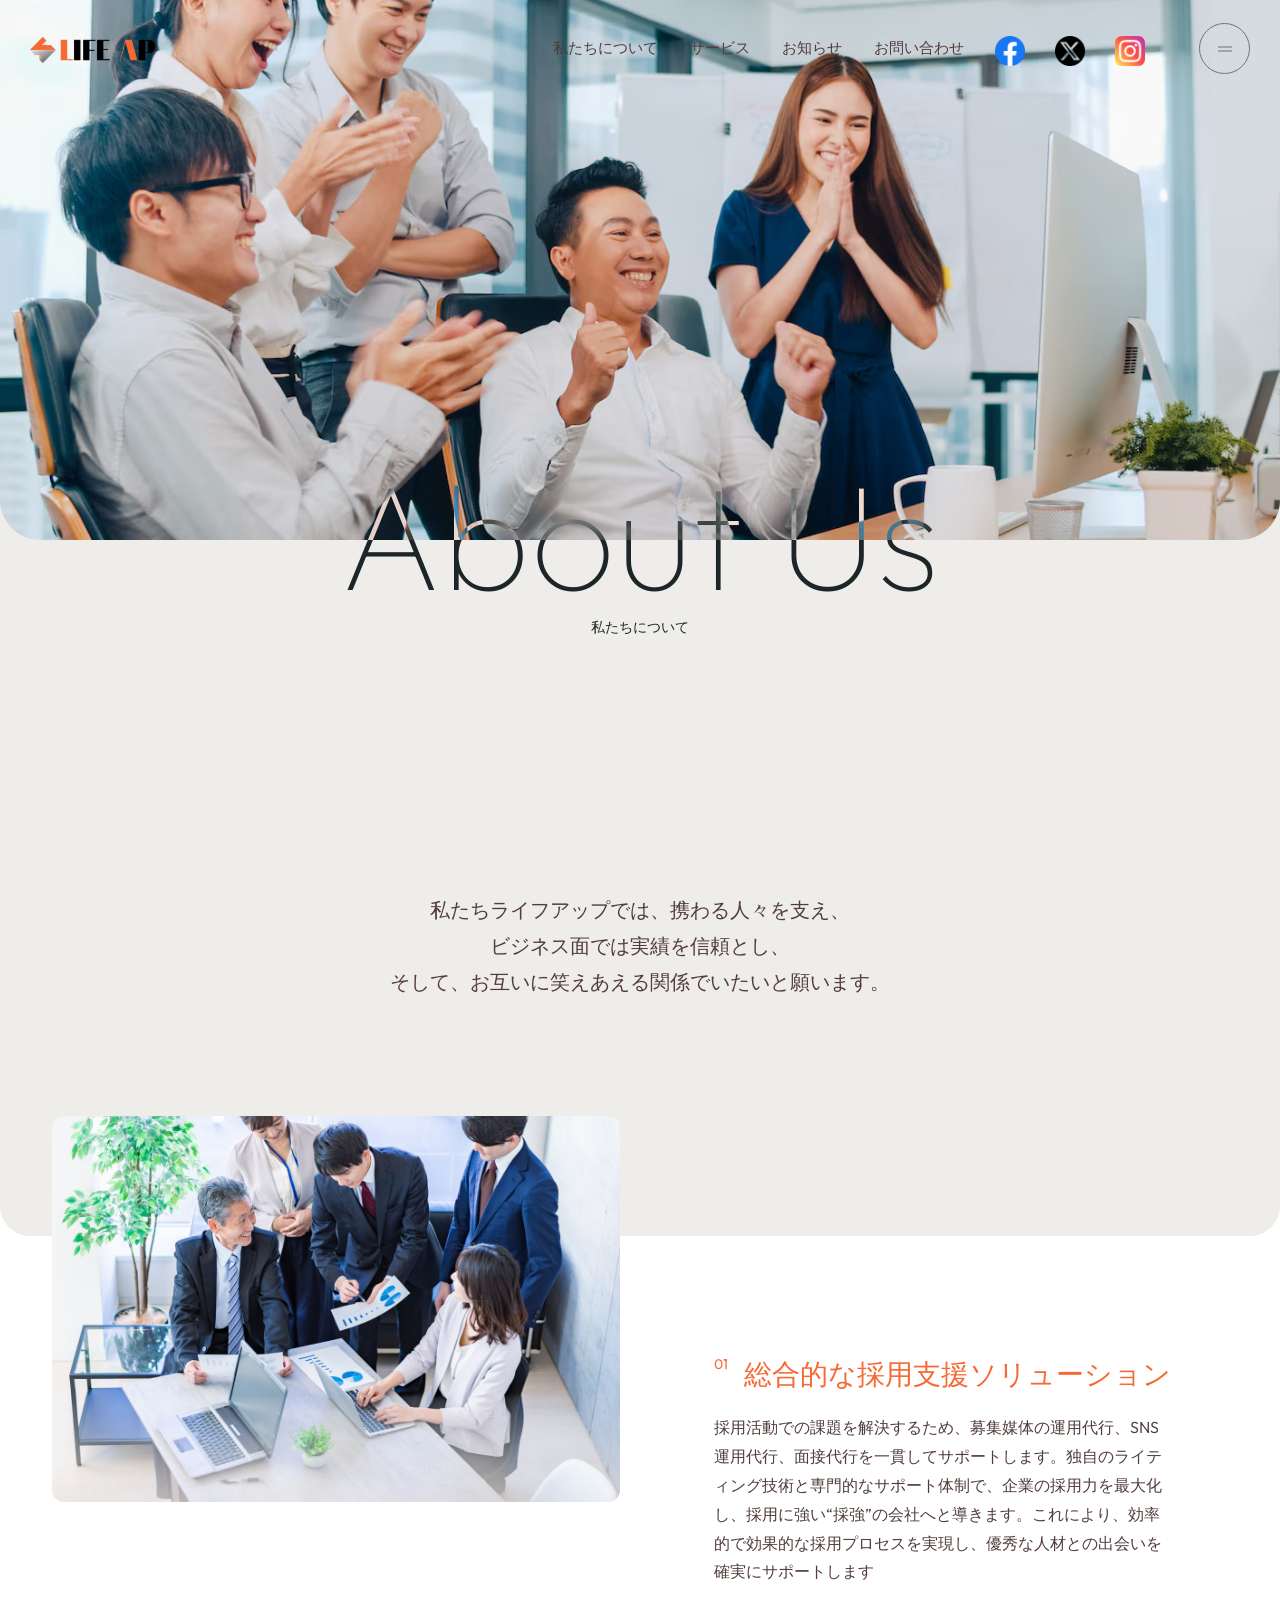
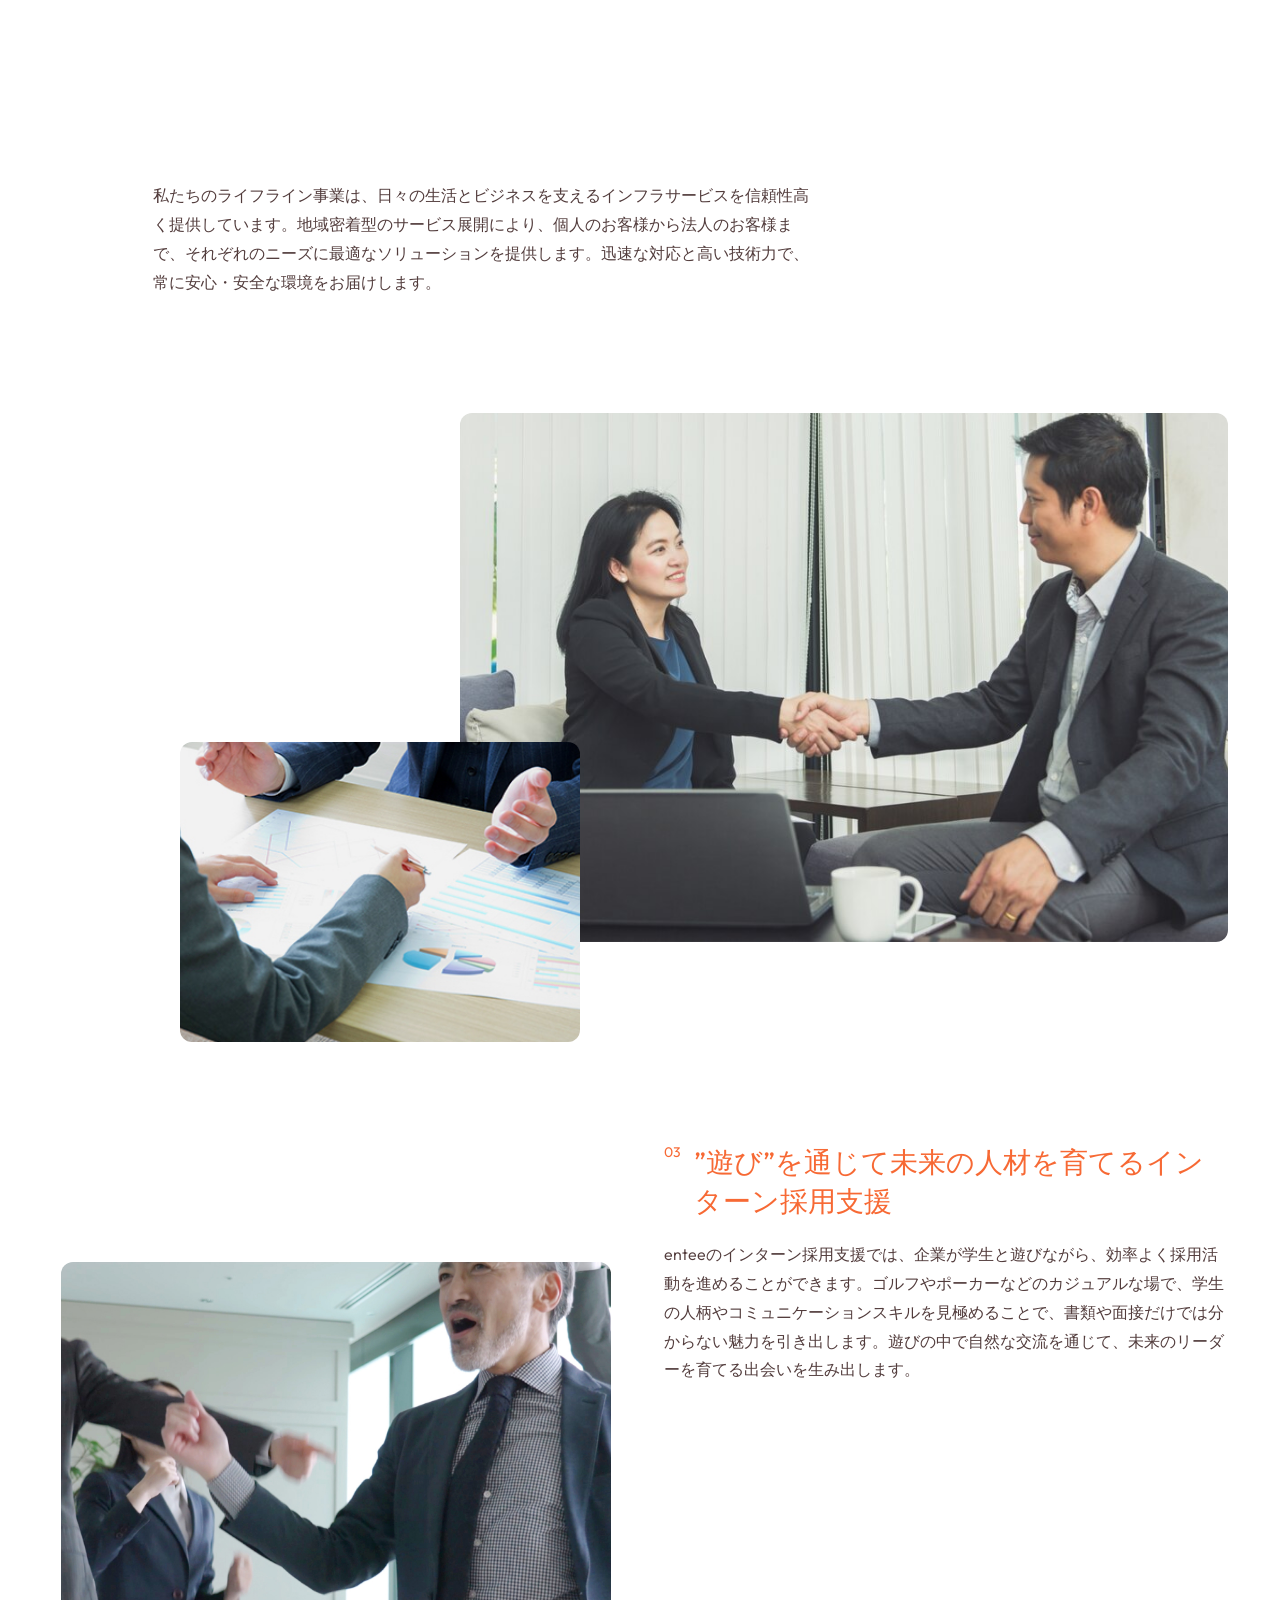
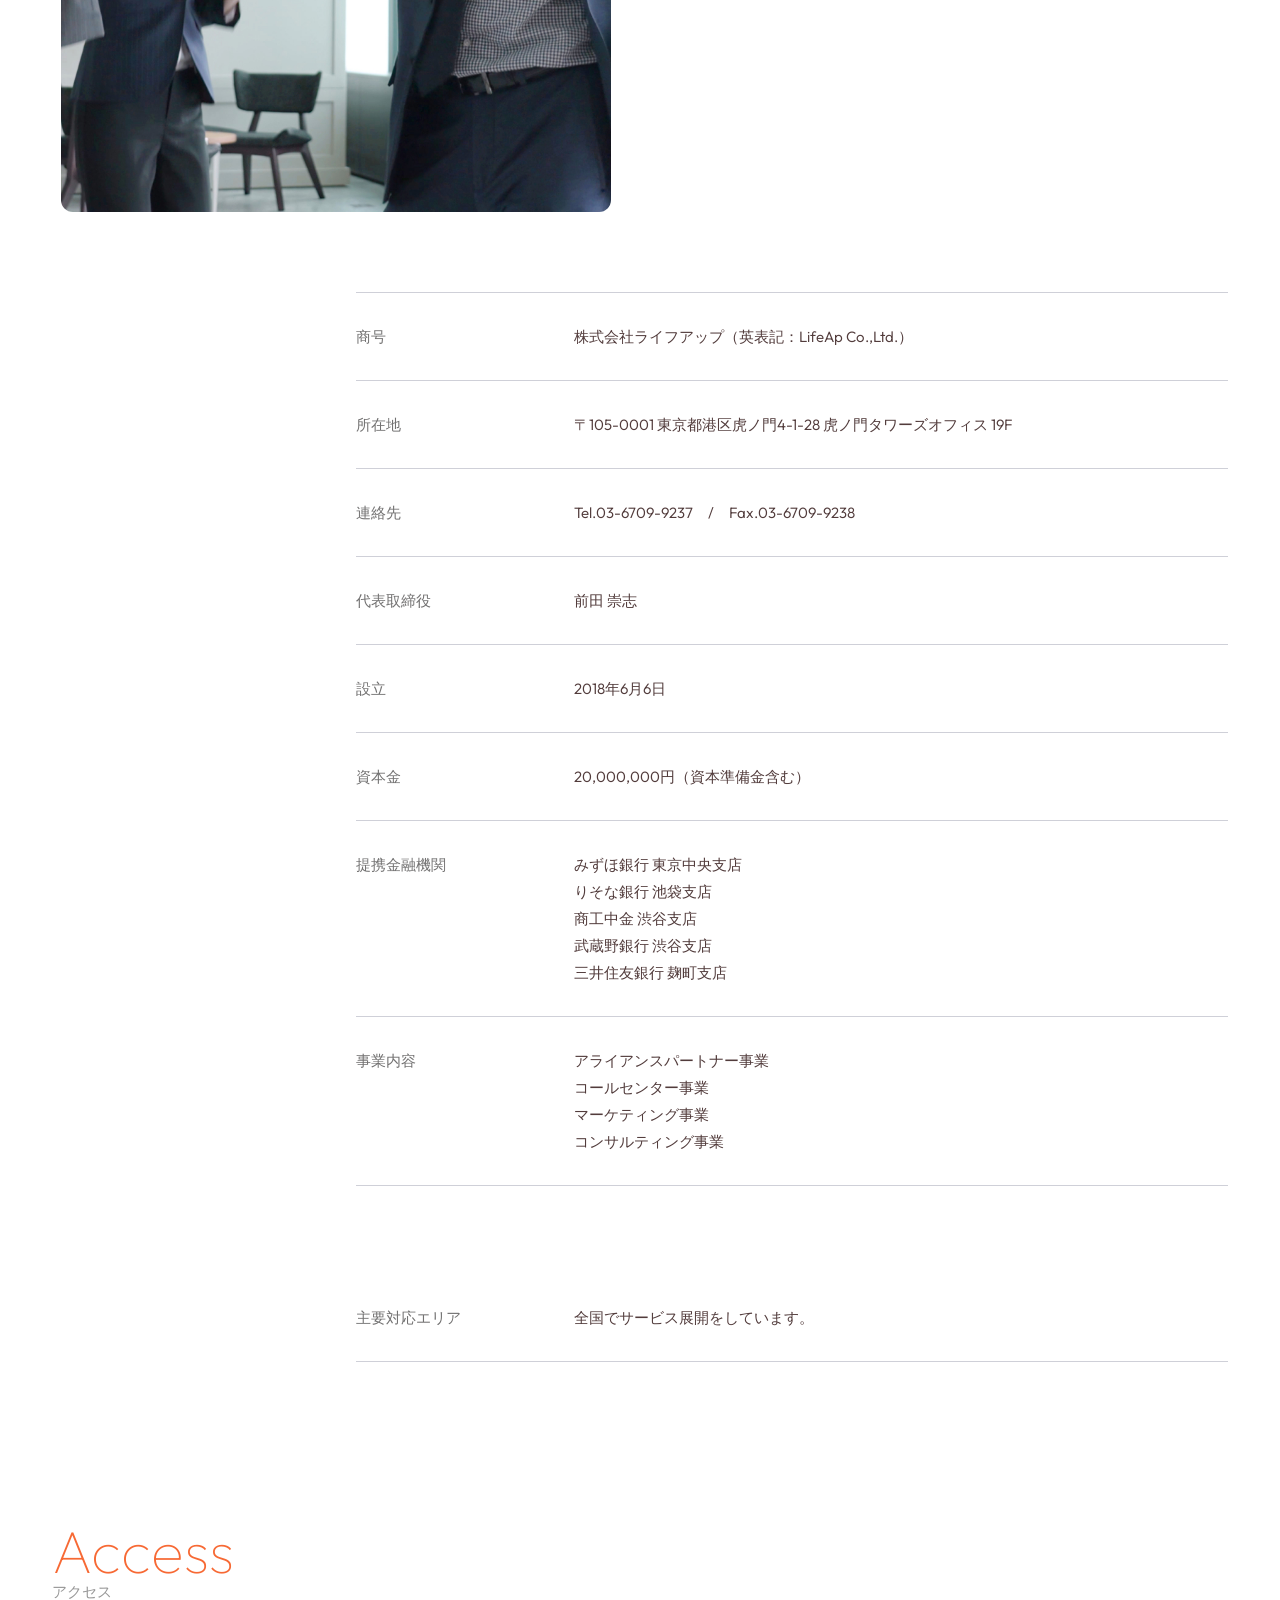
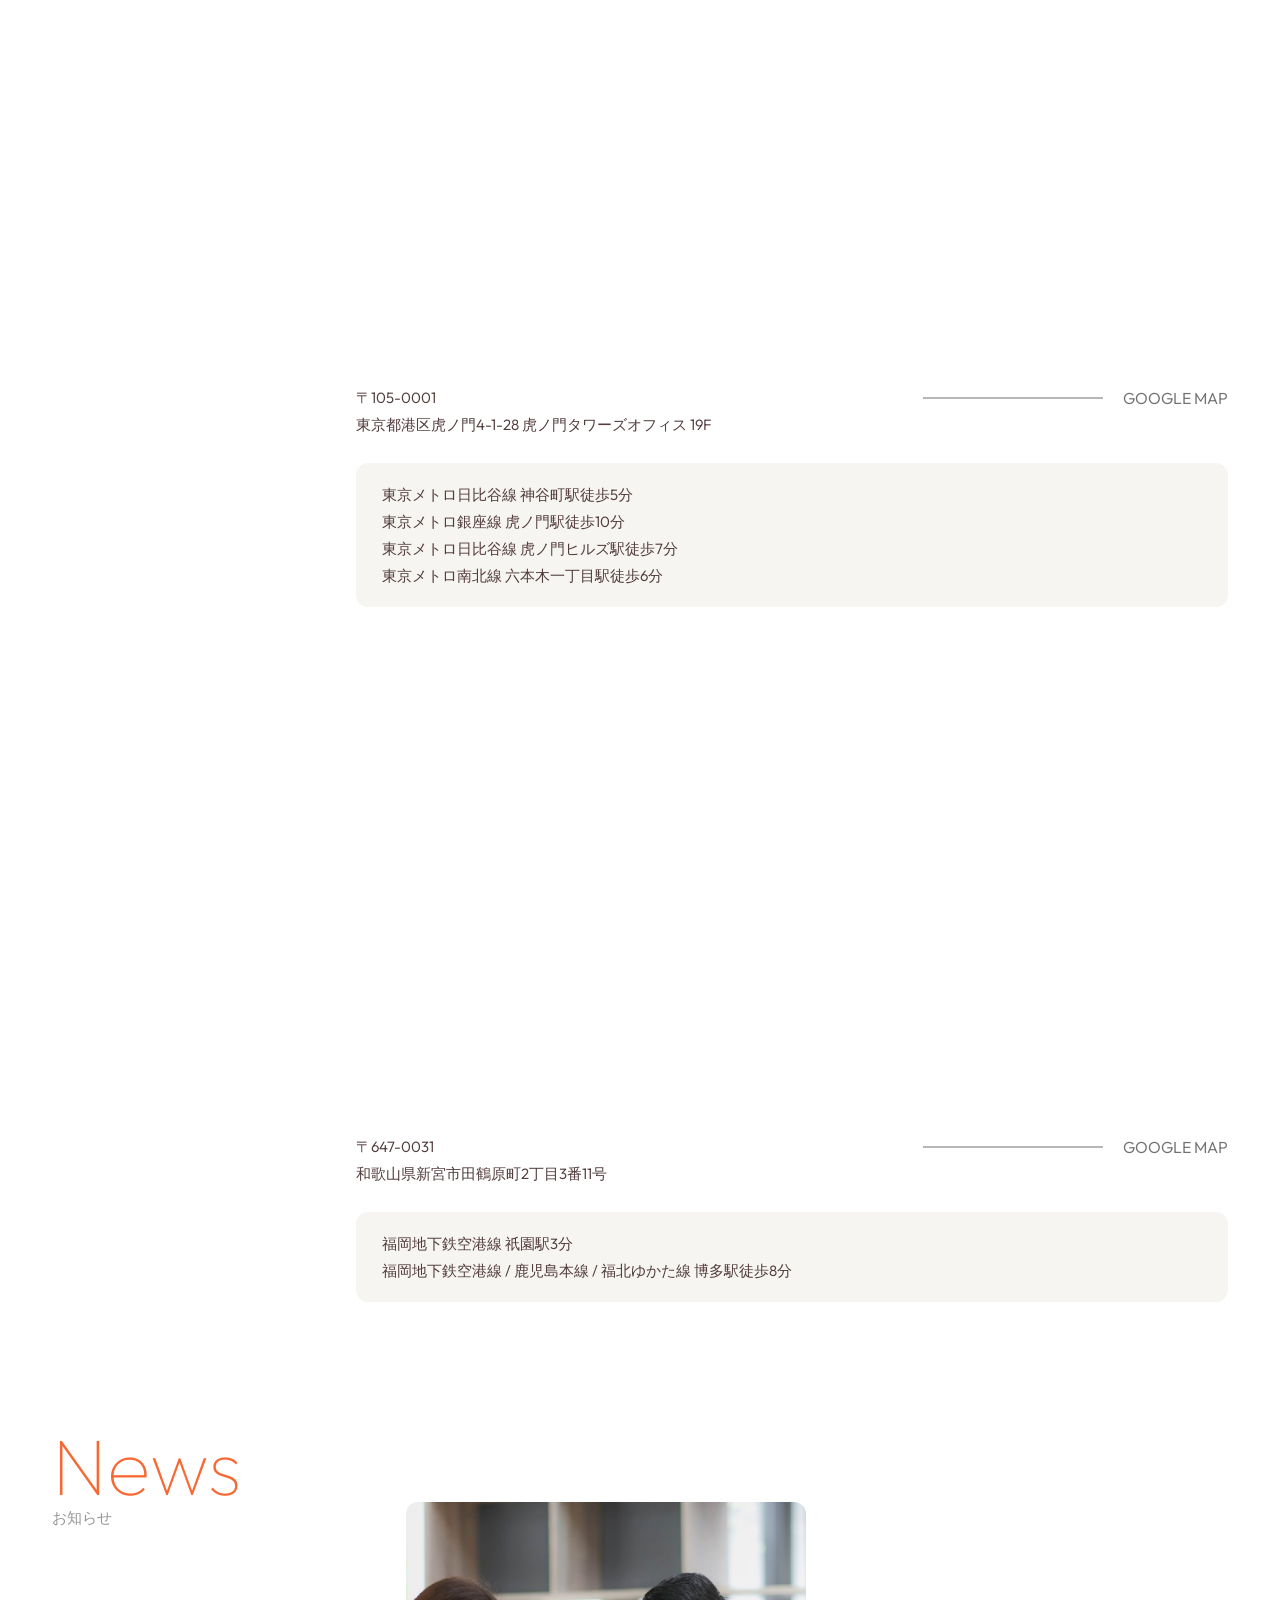
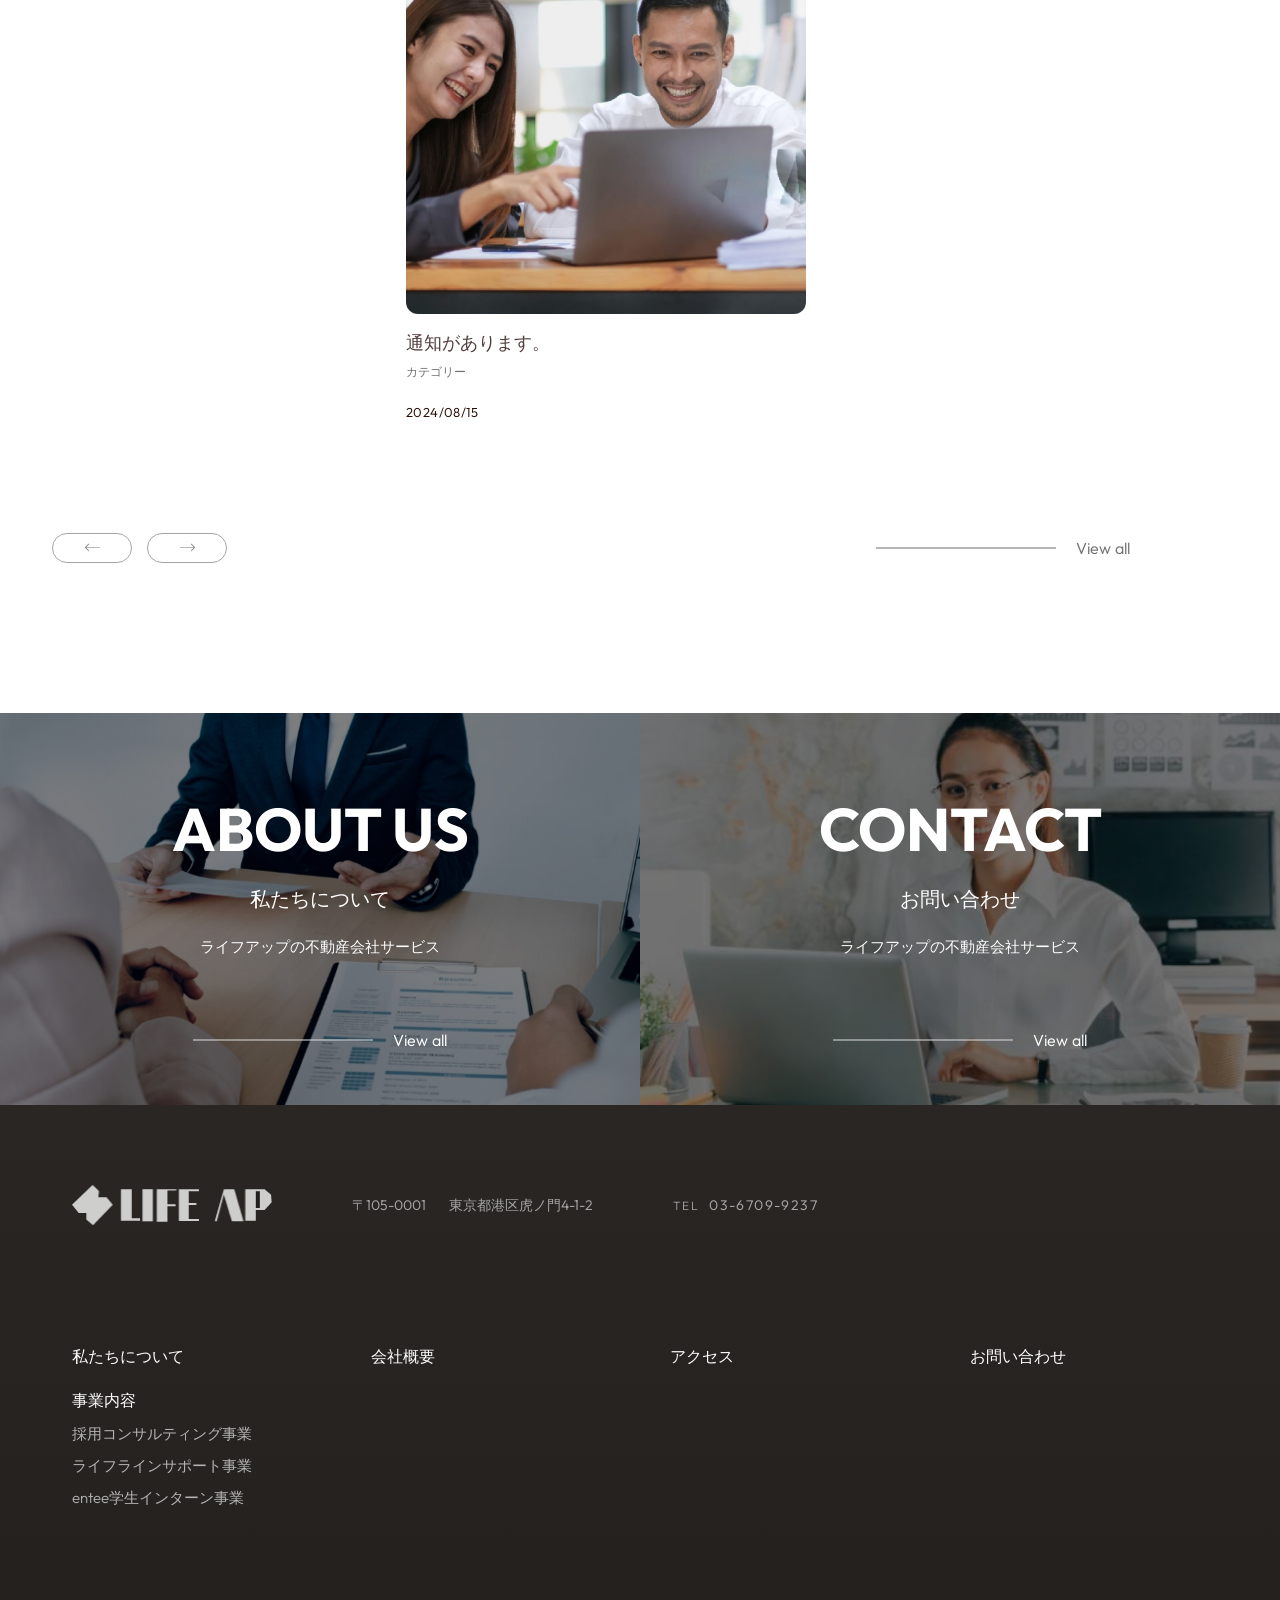
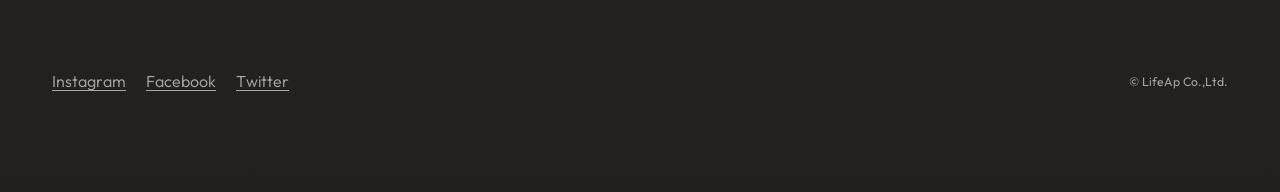
==== commit 3eff6d3a: "feat: Implement additional requirement" ====
--- a/about.html
+++ b/about.html
@@ -1098,10 +1098,10 @@
                             data-class="is-next" data-stalker-link="">
                             <div class="__career-ttl">
                                 <h2 class="__career-ttl_en">
-                                    CAREER
+                                    ABOUT US
                                 </h2>
                                 <p class="__career-ttl_ja">
-                                    採用情報
+                                    私たちについて
                                 </p>
                             </div>
                             <p class="__career-ctn">
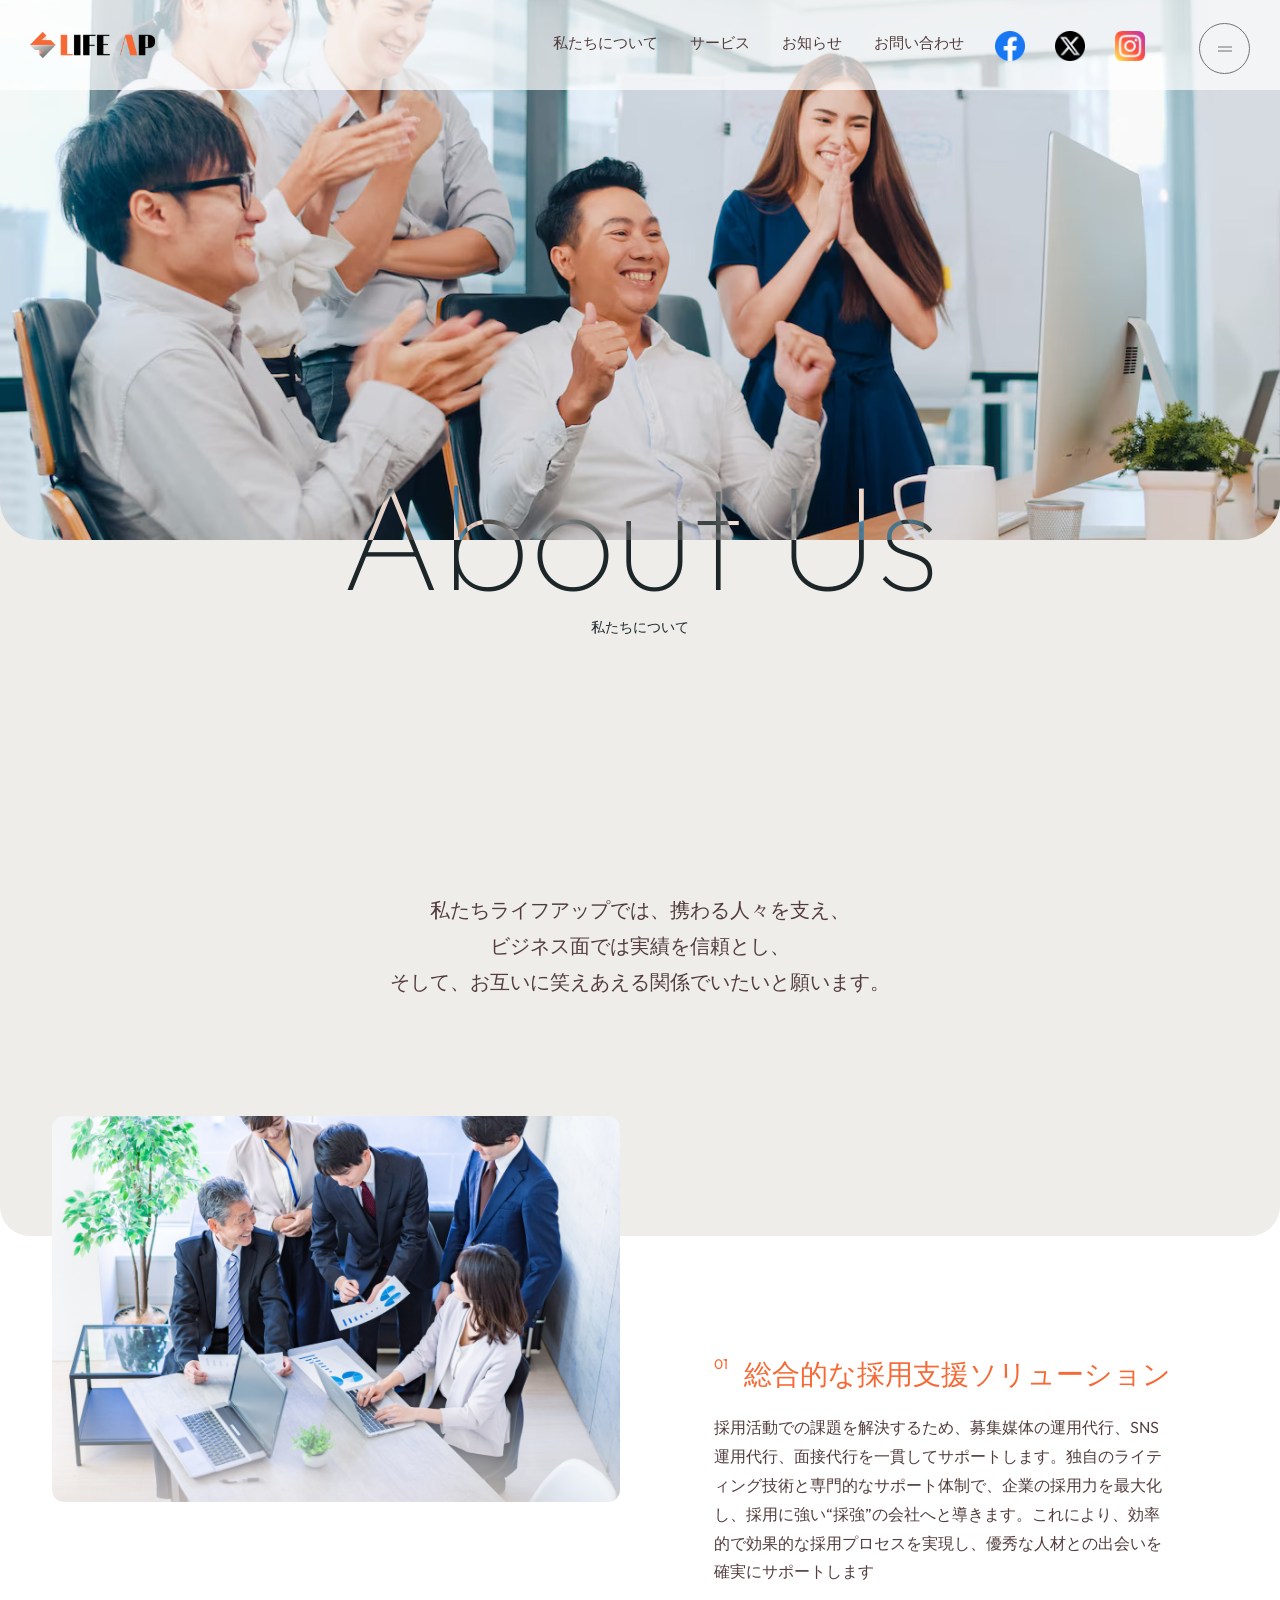
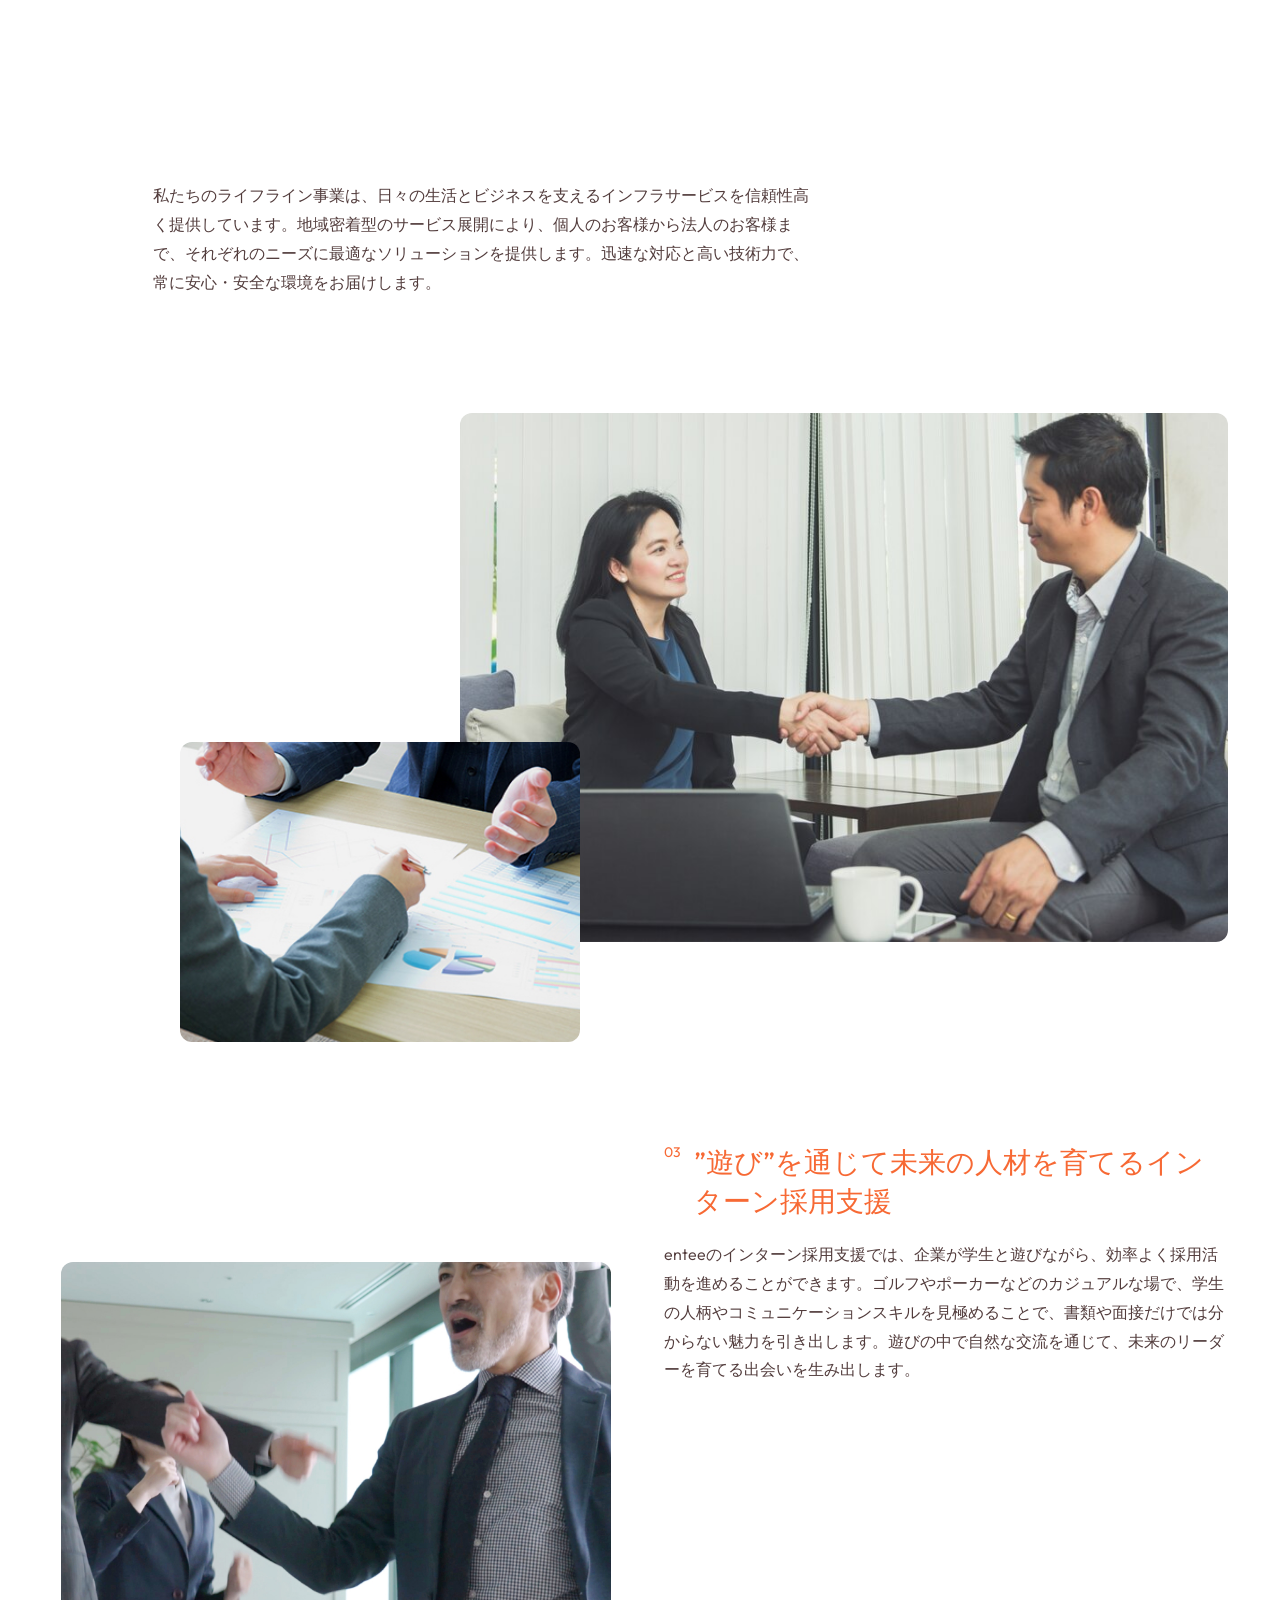
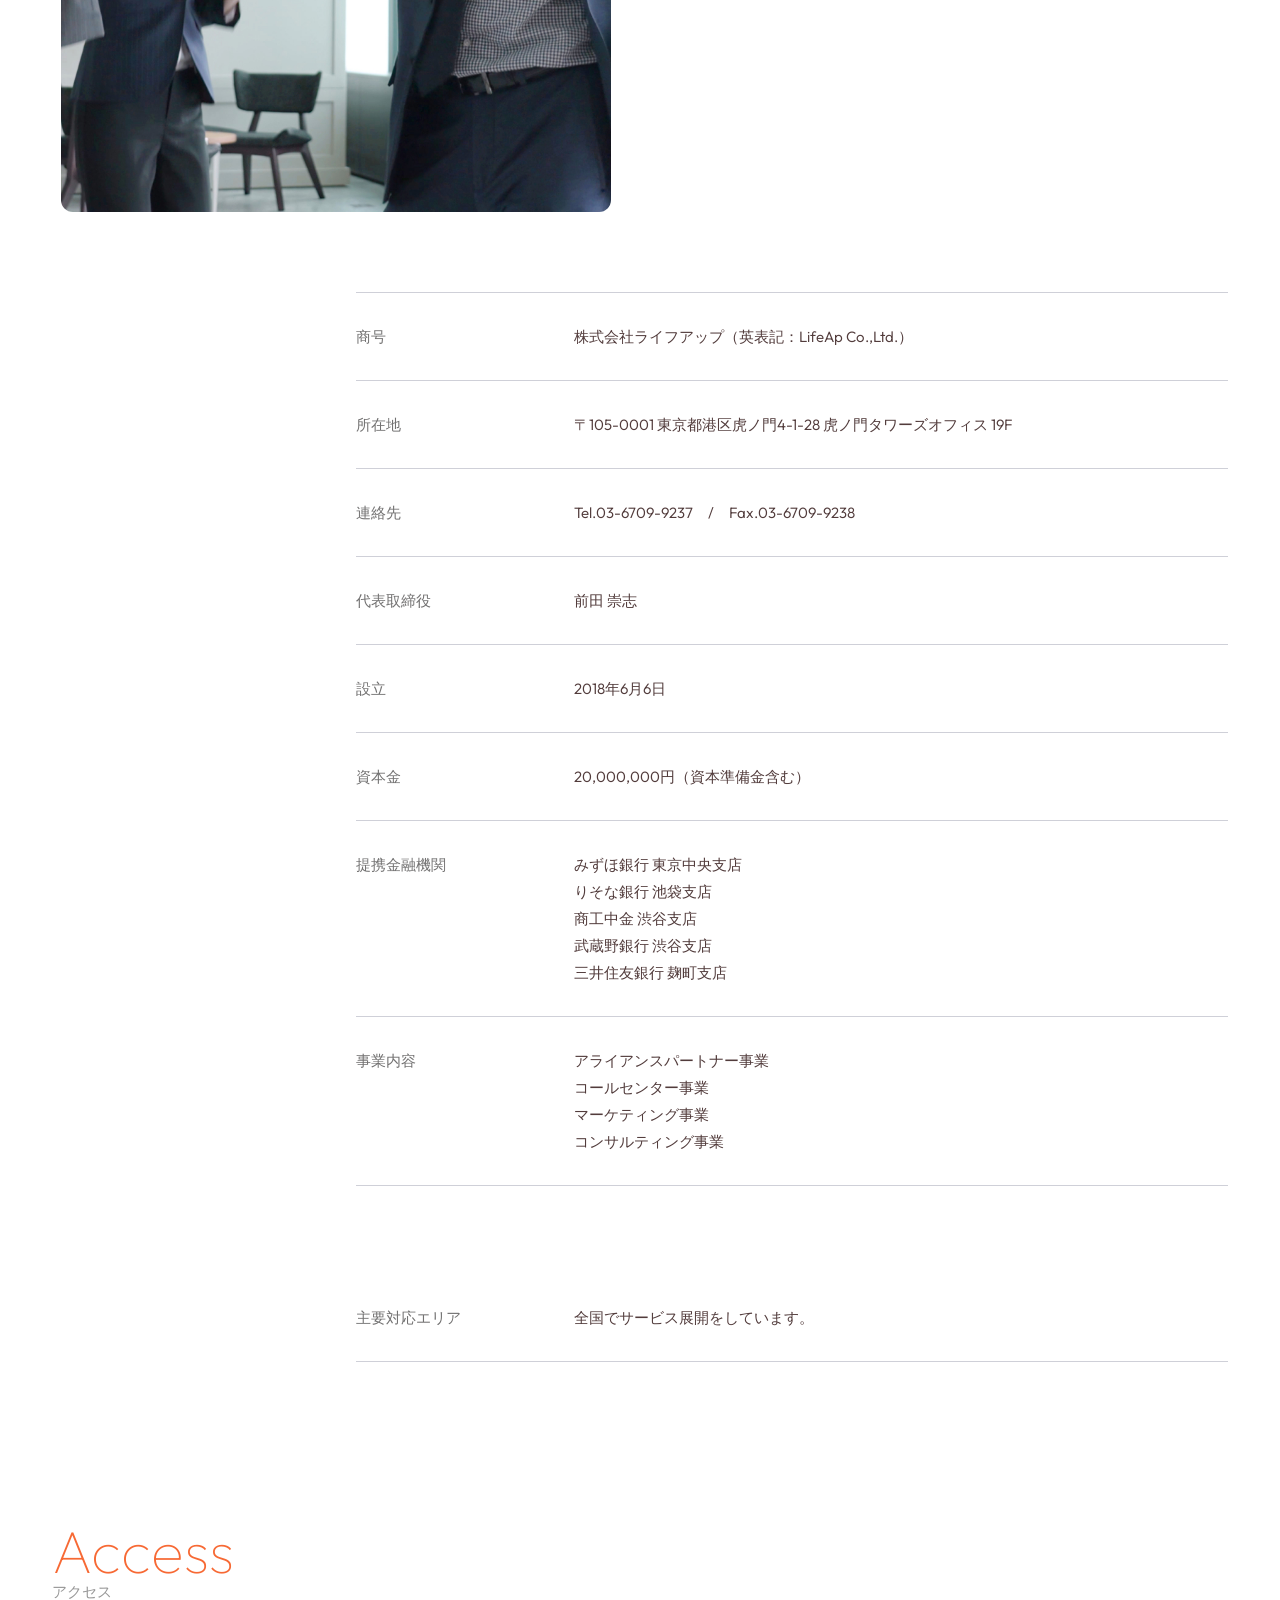
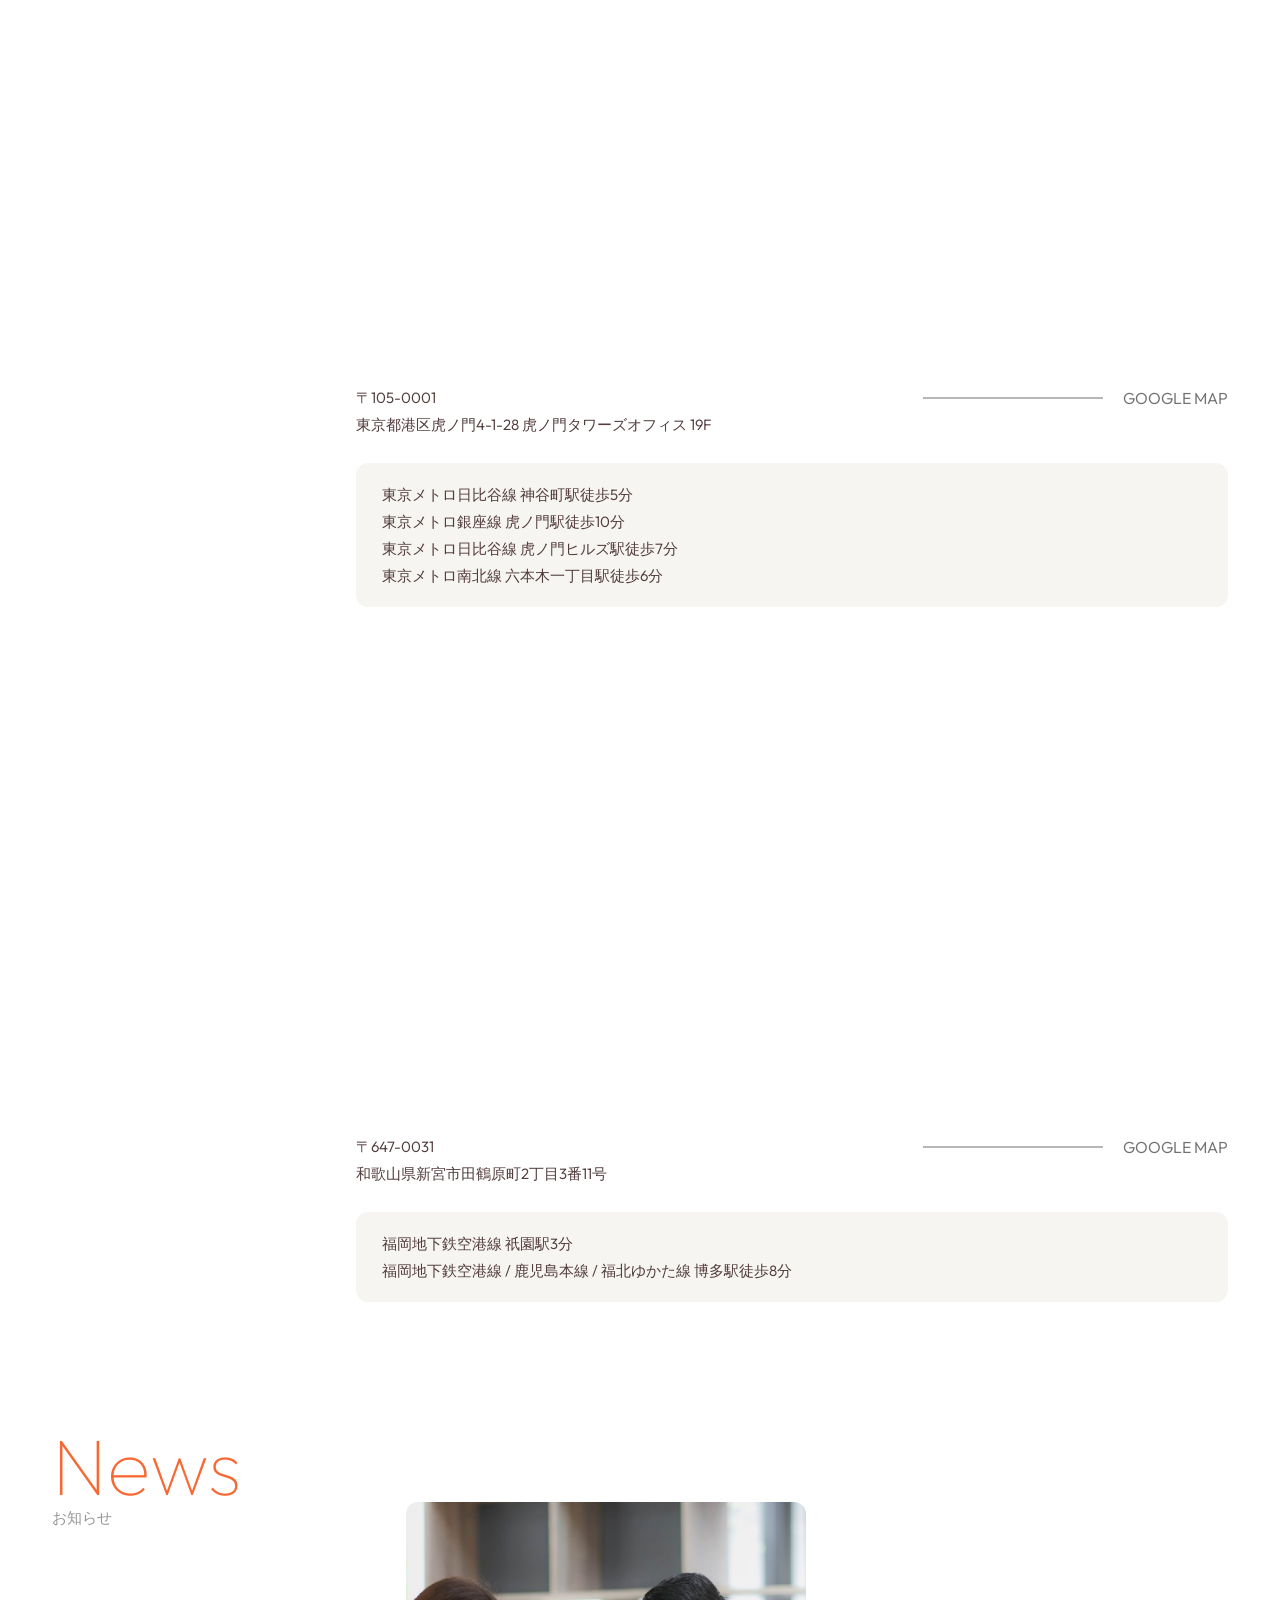
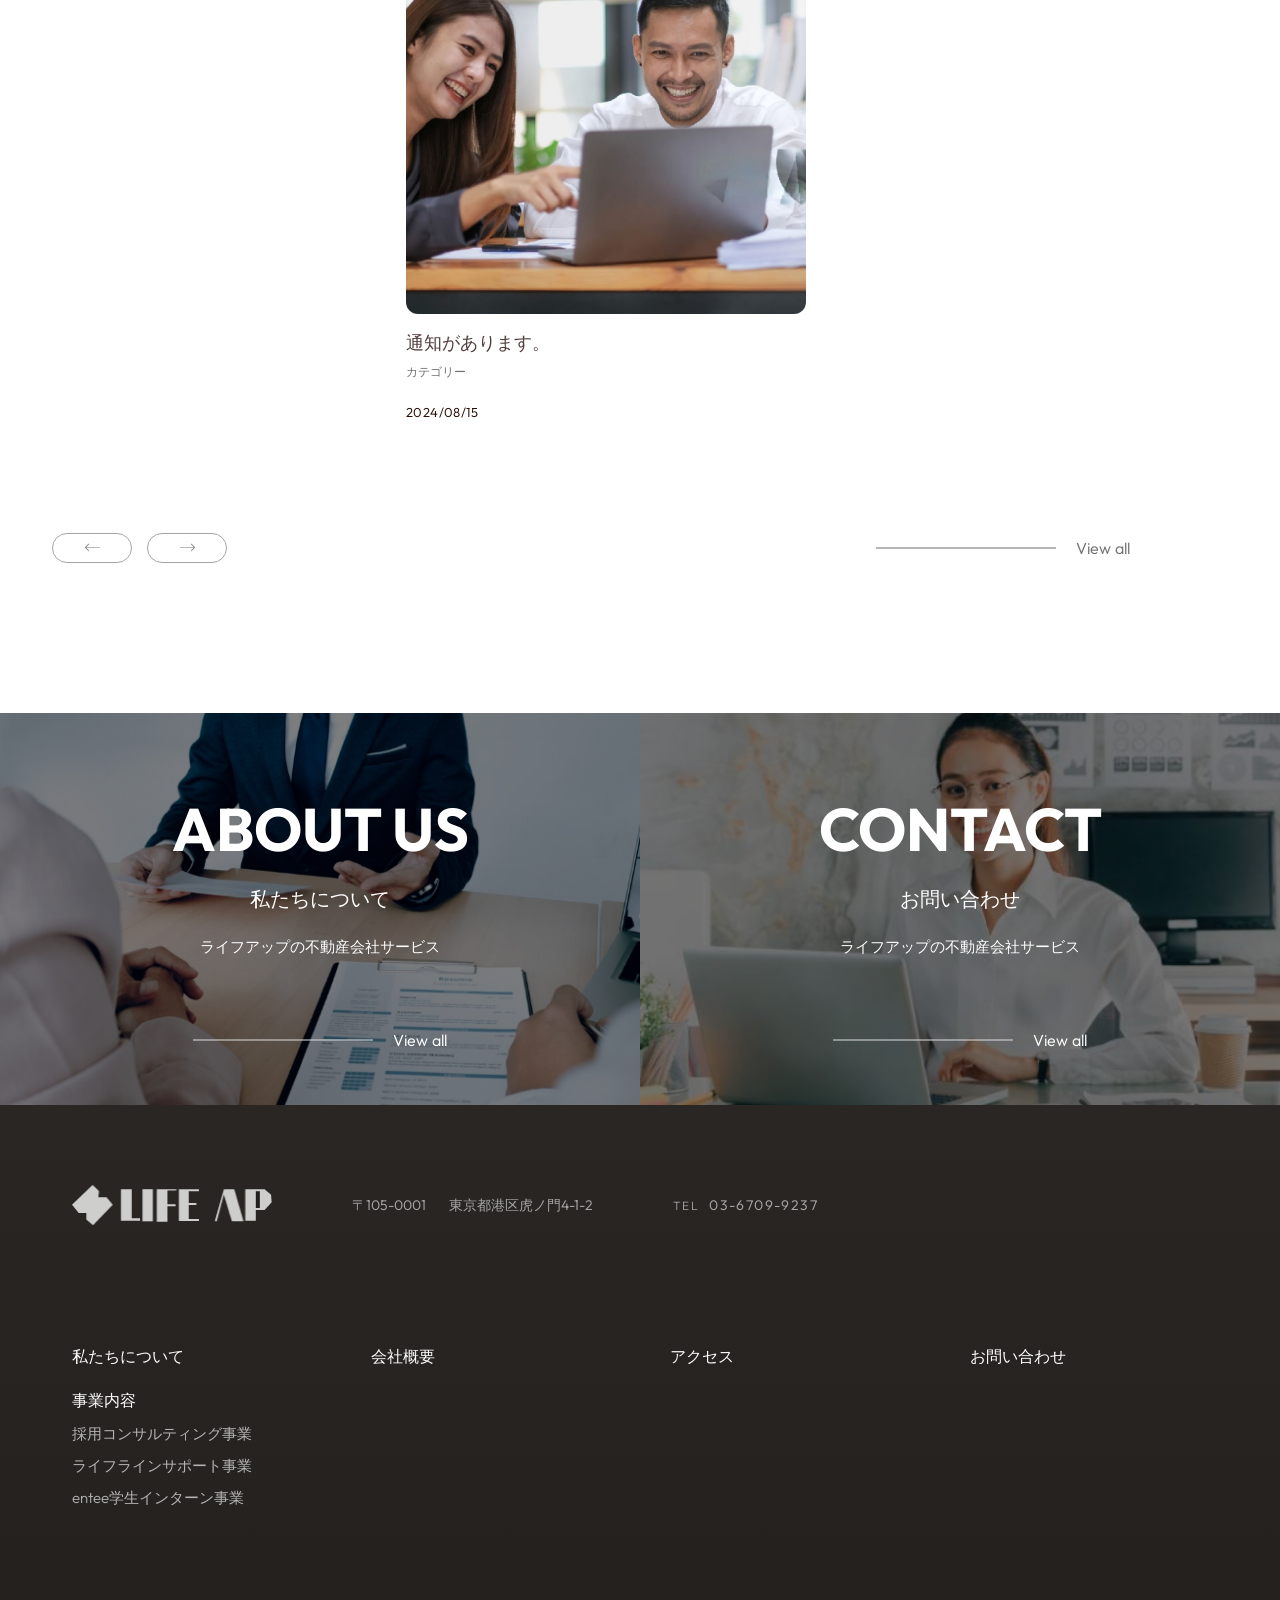
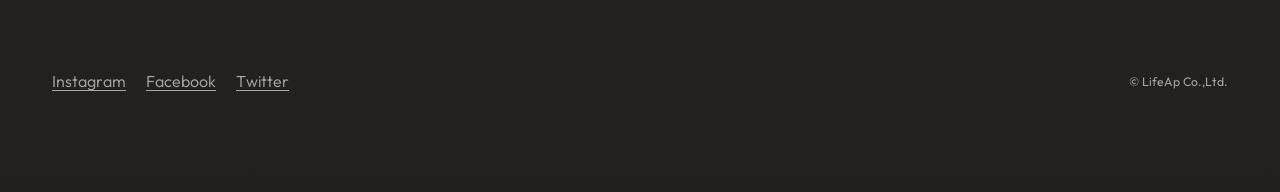
==== commit b2434400: "refect: Refect structure" ====
--- a/about.html
+++ b/about.html
@@ -403,6 +403,7 @@
     <link rel="stylesheet" href="assets\css\styles.css">
     <link rel="stylesheet" href="assets\css\custom.css">
     <script src="assets\js\bundle.js?date=20230303" id="bundle" charset="utf-8" defer=""></script>
+    <script src="assets\js\custom.js"></script>
 </head>
 
 <body data-barba="wrapper">
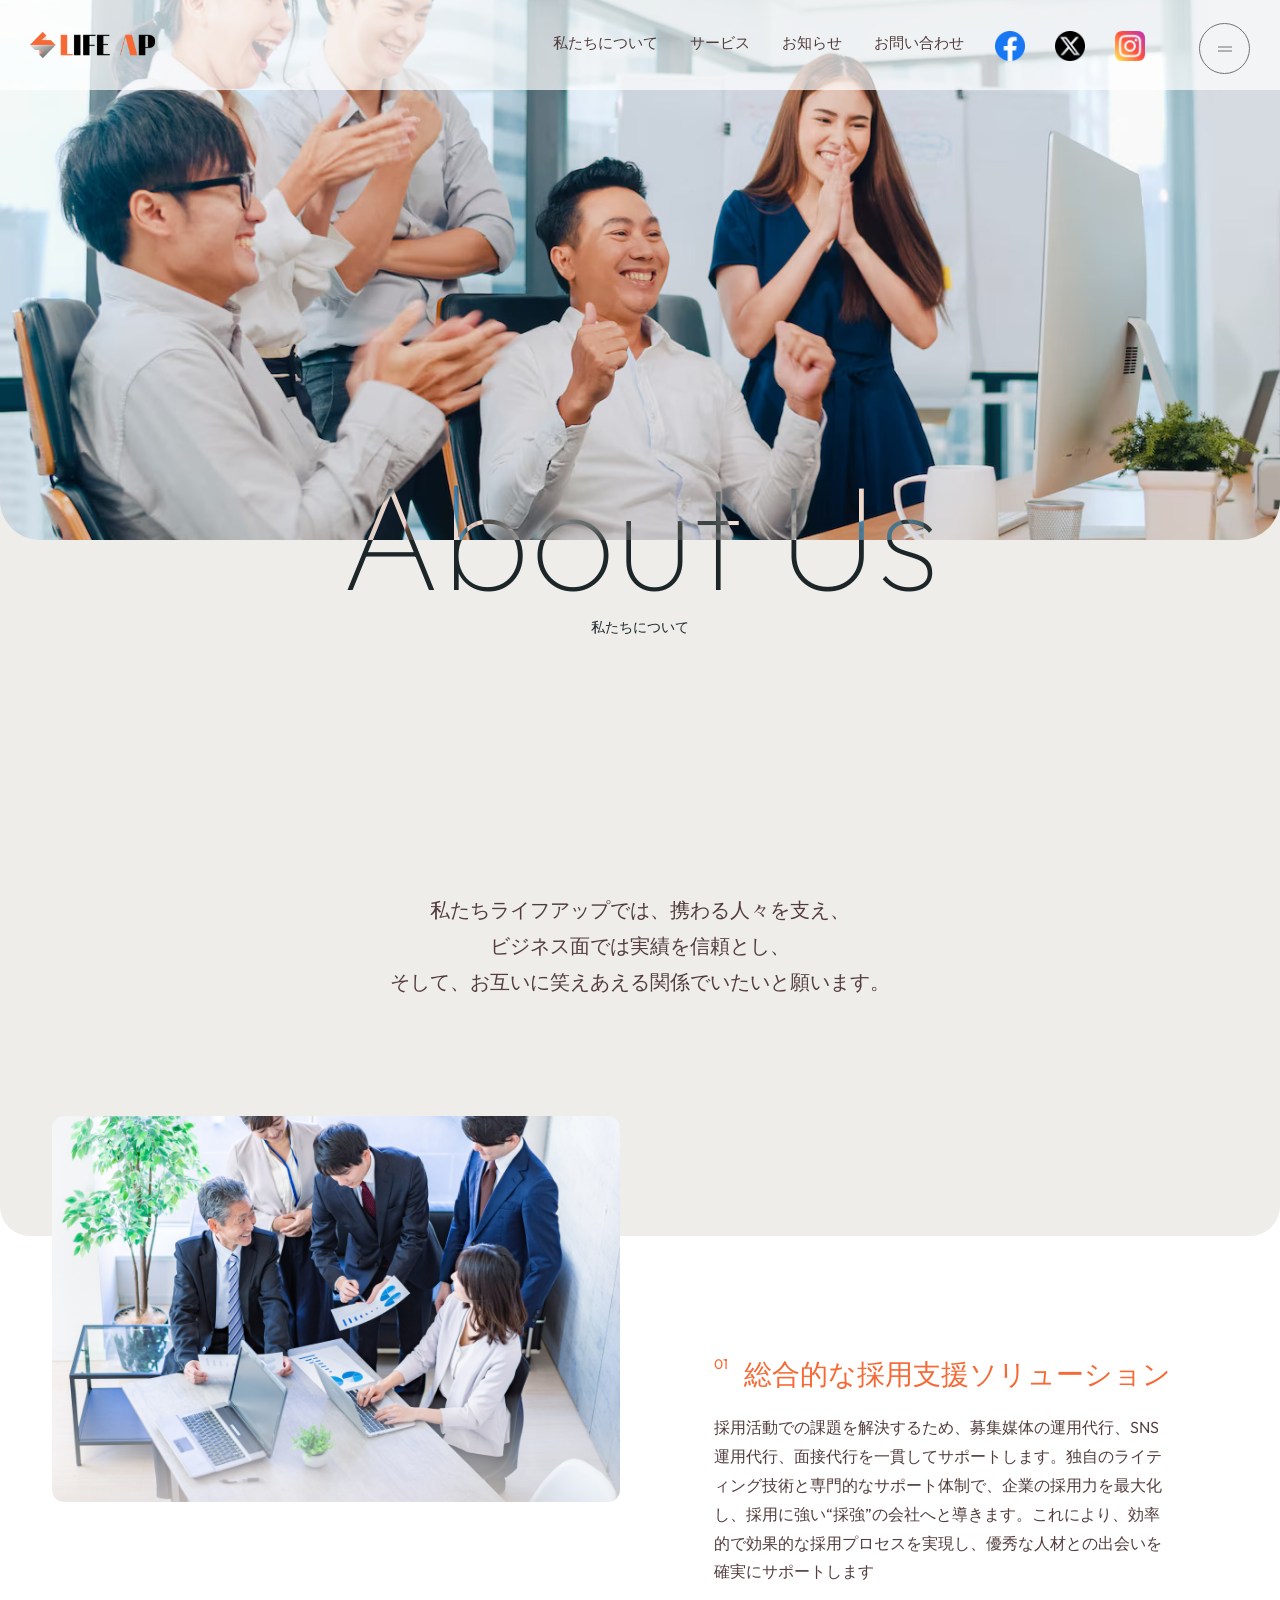
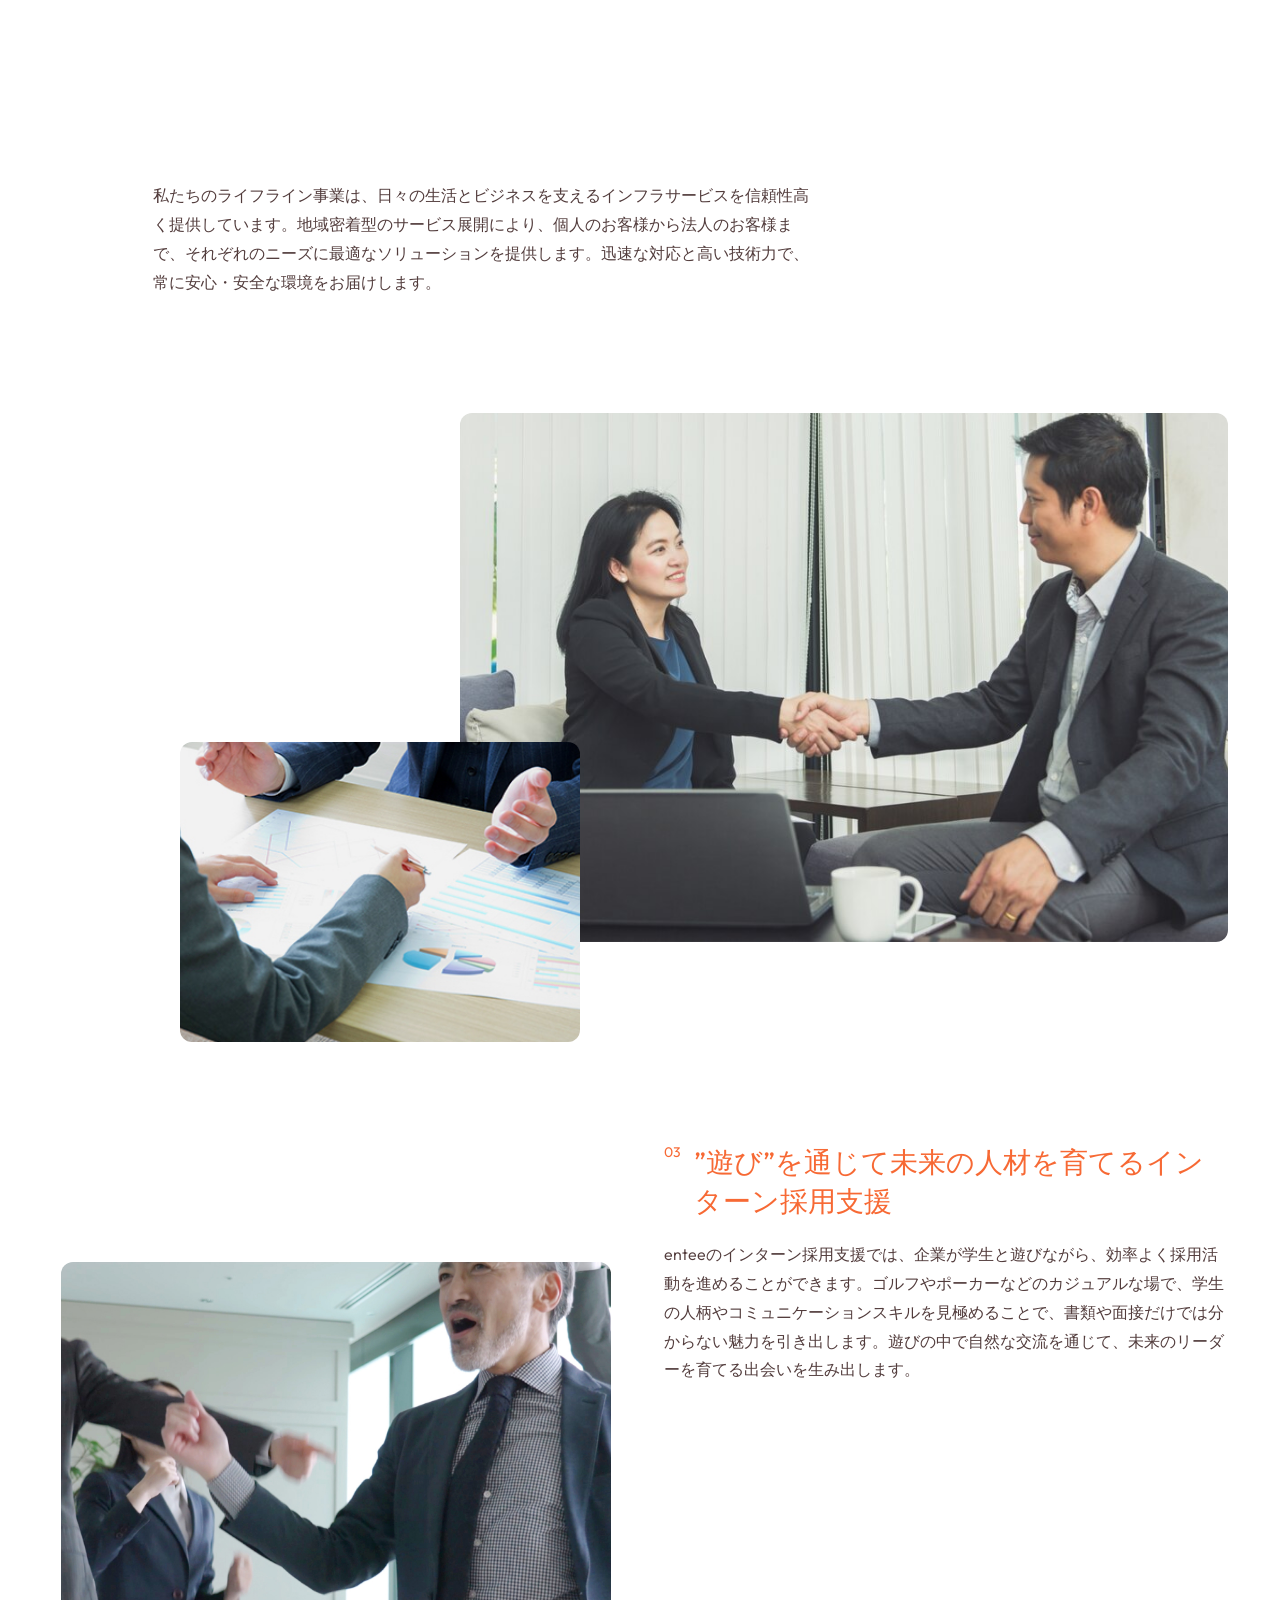
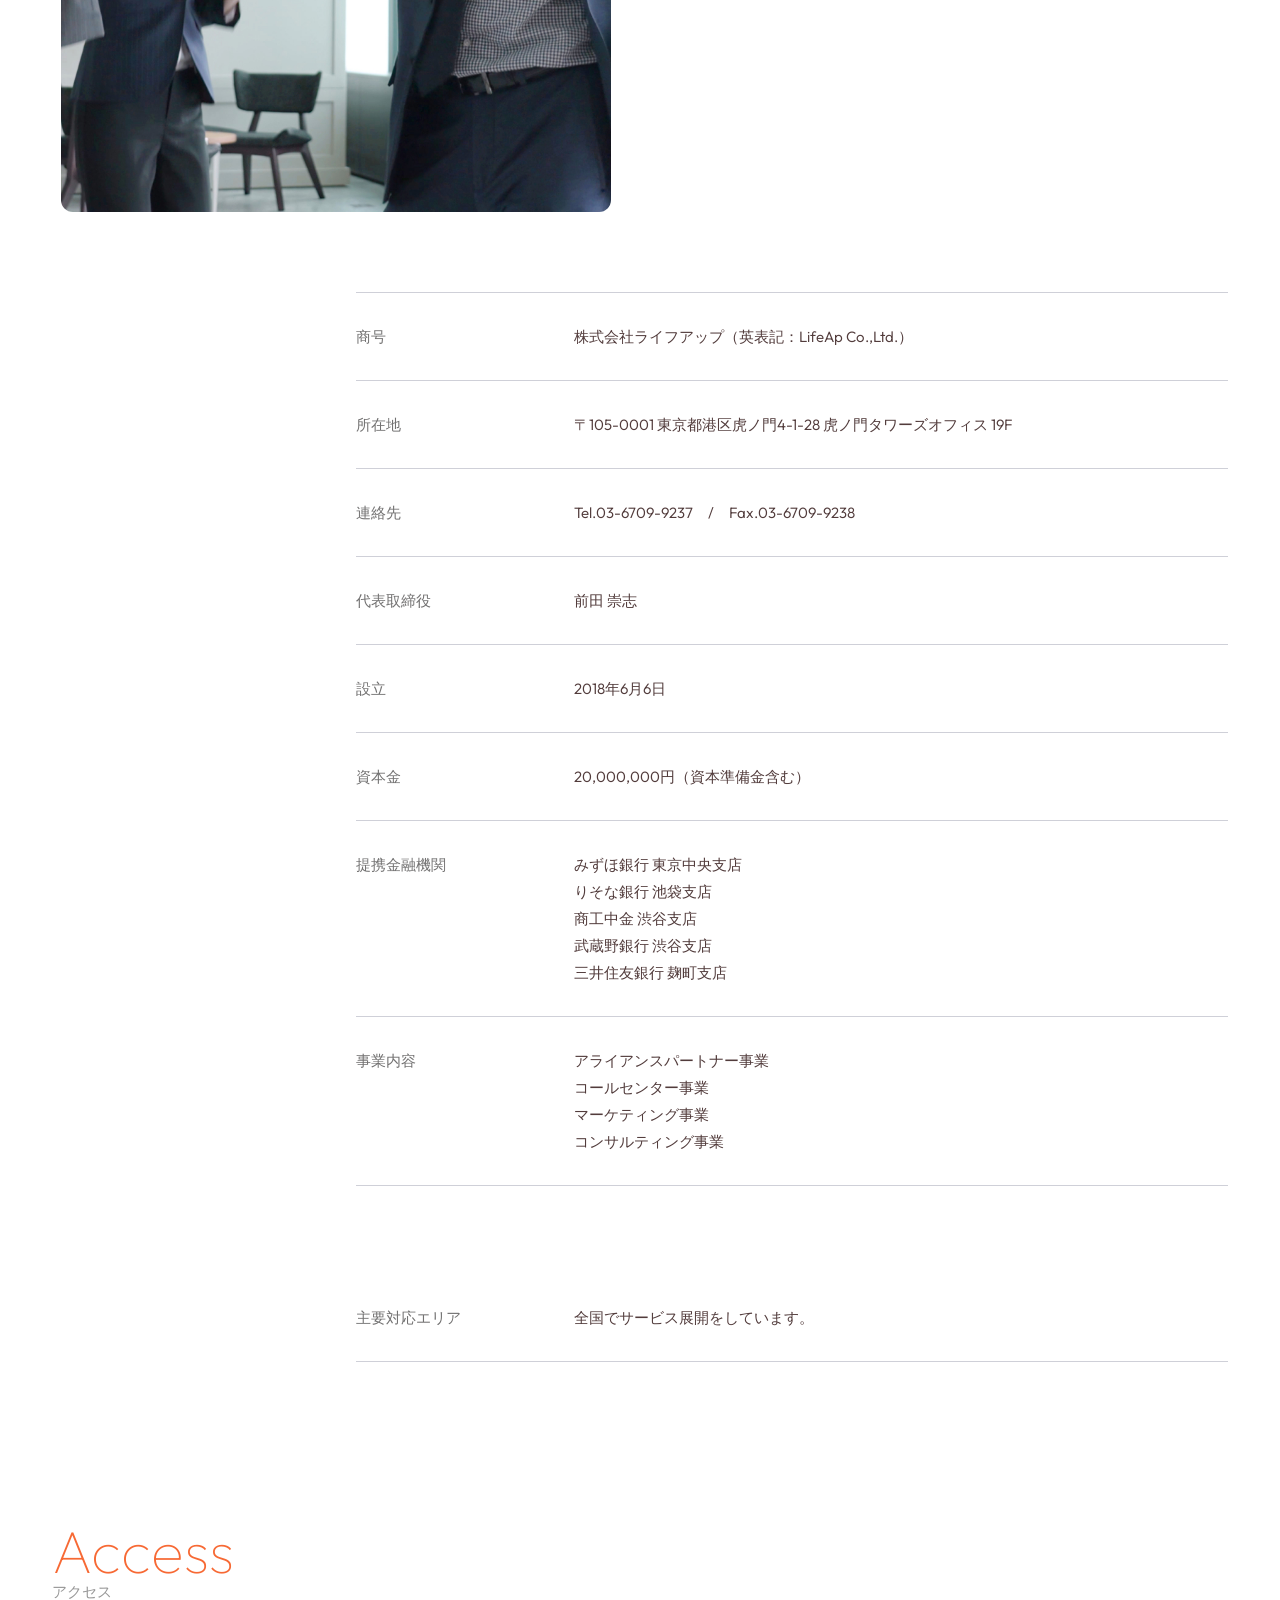
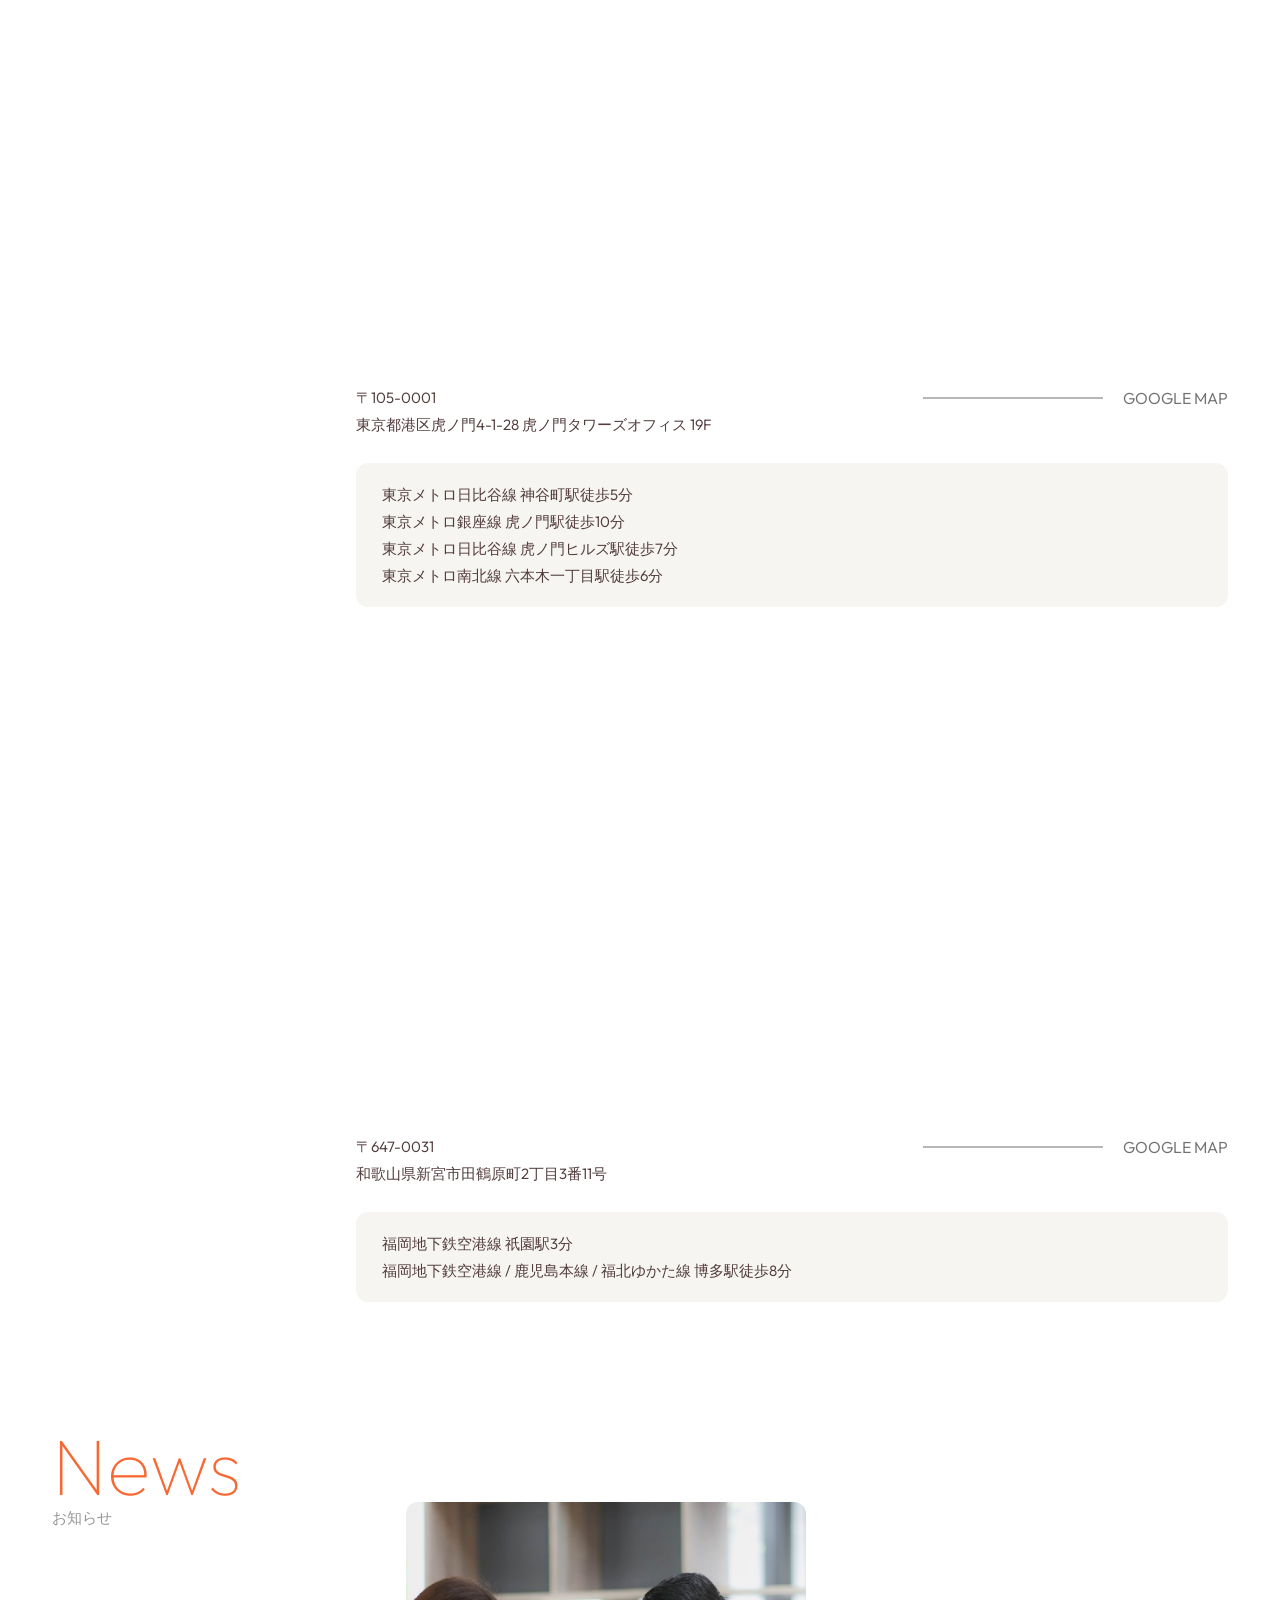
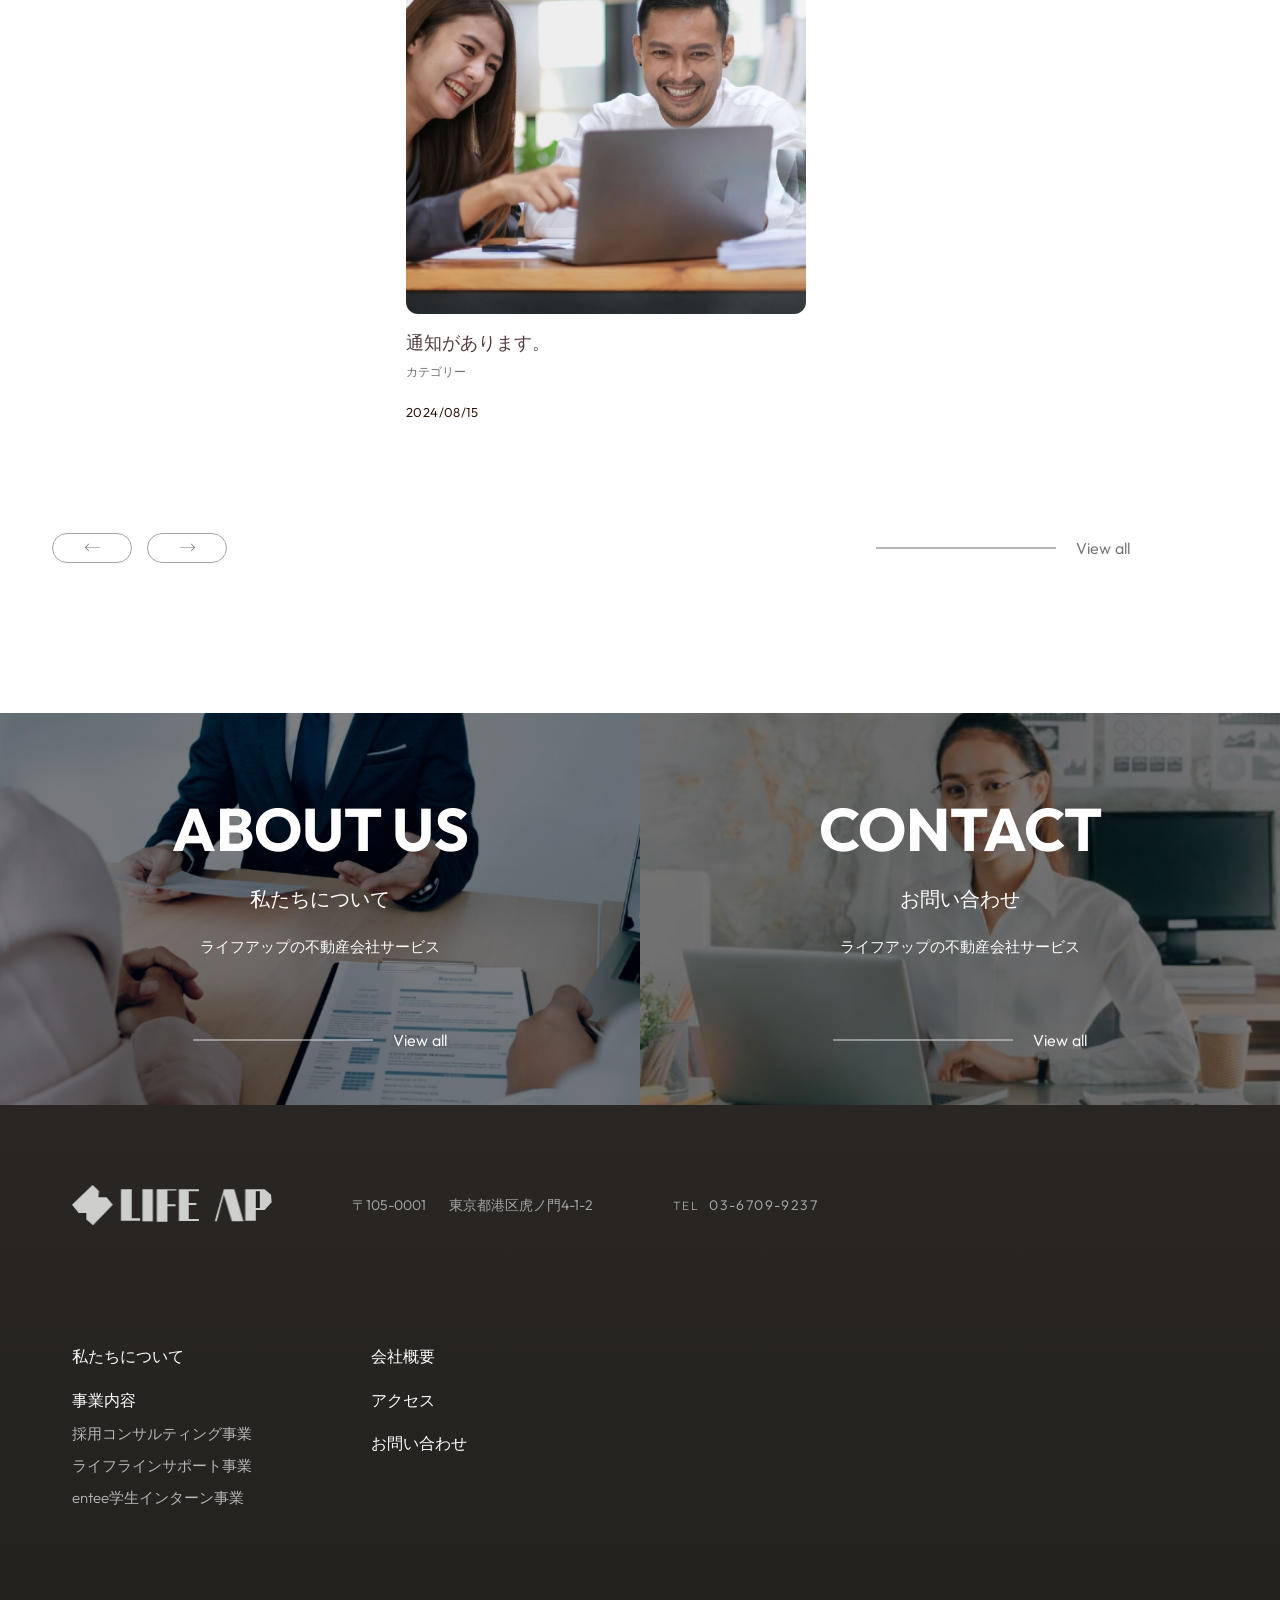
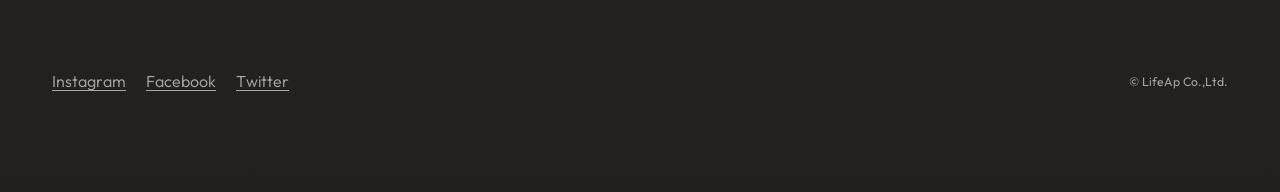
==== commit 974242c6: "feat: Feat addtional requirement" ====
--- a/about.html
+++ b/about.html
@@ -1195,95 +1195,17 @@
                                                 </ul>
                                             </li>
                                         </ul>
-                                        <ul class="l-footer-nav">
-                                            <li class="l-footer-nav__item">
-                                                <a href="/greeting.html" class="l-footer-nav__link"
-                                                    data-hover-animation=""> <span> <span
-                                                            data-hover-animation-target="">会社概要</span> </span>
-                                                </a>
-                                                <!-- <ul class="l-footer-nav__children">
-                                                    <li class="l-footer-nav__item">
-                                                        <a href="/greeting.html" class="l-footer-nav__link"
-                                                            data-hover-animation=""> <span> <span
-                                                                    data-hover-animation-target="">ごあいさつ</span> </span>
-                                                        </a>
-                                                    </li>
-                                                    <li class="l-footer-nav__item">
-                                                        <a href="greeting.html" class="l-footer-nav__link"
-                                                            data-hover-animation=""> <span> <span
-                                                                    data-hover-animation-target="">経営理念</span> </span>
-                                                        </a>
-                                                    </li>
-                                                    <li class="l-footer-nav__item">
-                                                        <a href="/member.html" class="l-footer-nav__link"
-                                                            data-hover-animation=""> <span> <span
-                                                                    data-hover-animation-target="">スタッフ紹介</span> </span>
-                                                        </a>
-                                                    </li>
-                                                    <li class="l-footer-nav__item">
-                                                        <a href="/outline.html" class="l-footer-nav__link"
-                                                            data-hover-animation=""> <span>
-                                                                <span data-hover-animation-target="">会社概要</span>
-                                                            </span>
-                                                        </a>
-                                                    </li>
-                                                    <li class="l-footer-nav__item">
-                                                        <a href="/outline.html" class="l-footer-nav__link"
-                                                            data-hover-animation=""> <span>
-                                                                <span data-hover-animation-target="">アクセス</span> </span>
-                                                        </a>
-                                                    </li>
-                                                </ul> -->
-                                            </li>
-                                        </ul>
-                                        <ul class="l-footer-nav">
-                                            <li class="l-footer-nav__item">
-                                                <a href="recruit.html" class="l-footer-nav__link"
-                                                    data-hover-animation=""> <span> <span
-                                                            data-hover-animation-target="">アクセス</span> </span>
-                                                </a>
-                                                <!-- <ul class="l-footer-nav__children">
-                                                    <li class="l-footer-nav__item">
-                                                        <a href="recruit.html" class="l-footer-nav__link"
-                                                            data-hover-animation=""> <span>
-                                                                <span data-hover-animation-target="">メッセージ</span>
-                                                            </span>
-                                                        </a>
-                                                    </li>
-                                                    <li class="l-footer-nav__item">
-                                                        <a href="recruit.html" class="l-footer-nav__link"
-                                                            data-hover-animation=""> <span>
-                                                                <span data-hover-animation-target="">事業内容</span>
-                                                            </span>
-                                                        </a>
-                                                    </li>
-                                                    <li class="l-footer-nav__item">
-                                                        <a href="/recruit.html" class="l-footer-nav__link"
-                                                            data-hover-animation=""> <span> <span
-                                                                    data-hover-animation-target="">募集要項</span>
-                                                            </span>
-                                                        </a>
-                                                    </li>
-                                                    <li class="l-footer-nav__item">
-                                                        <a href="/recruit.html" class="l-footer-nav__link"
-                                                            data-hover-animation=""> <span>
-                                                                <span data-hover-animation-target="">エントリー</span>
-                                                            </span>
-                                                        </a>
-                                                    </li>
 
-                                                </ul> -->
-                                            </li>
-                                        </ul>
+
                                         <ul class="l-footer-nav">
                                             <li class="l-footer-nav__item">
                                                 <a href="/news.html" class="l-footer-nav__link" data-hover-animation="">
-                                                    <span> <span data-hover-animation-target="">お問い合わせ</span> </span>
+                                                    <span> <span data-hover-animation-target="">会社概要</span> </span>
                                                 </a>
                                             </li>
-                                            <!-- <li class="l-footer-nav__item">
+                                            <li class="l-footer-nav__item">
                                                 <a href="#" class="l-footer-nav__link" data-hover-animation=""> <span>
-                                                        <span data-hover-animation-target="">お客様の声</span> </span>
+                                                        <span data-hover-animation-target="">アクセス</span> </span>
                                                 </a>
                                             </li>
 
@@ -1292,7 +1214,7 @@
                                                     data-hover-animation=""> <span> <span
                                                             data-hover-animation-target="">お問い合わせ</span> </span>
                                                 </a>
-                                            </li> -->
+                                            </li>
                                         </ul>
                                     </nav>
                                 </div>
@@ -1537,6 +1459,7 @@
         <div class="js-mouse-stalker__cursor"></div>
         <div class="js-mouse-stalker__follower"></div>
     </div>
+    <script src="assets/js/custom.js"></script>
 </body>
 
 </html>
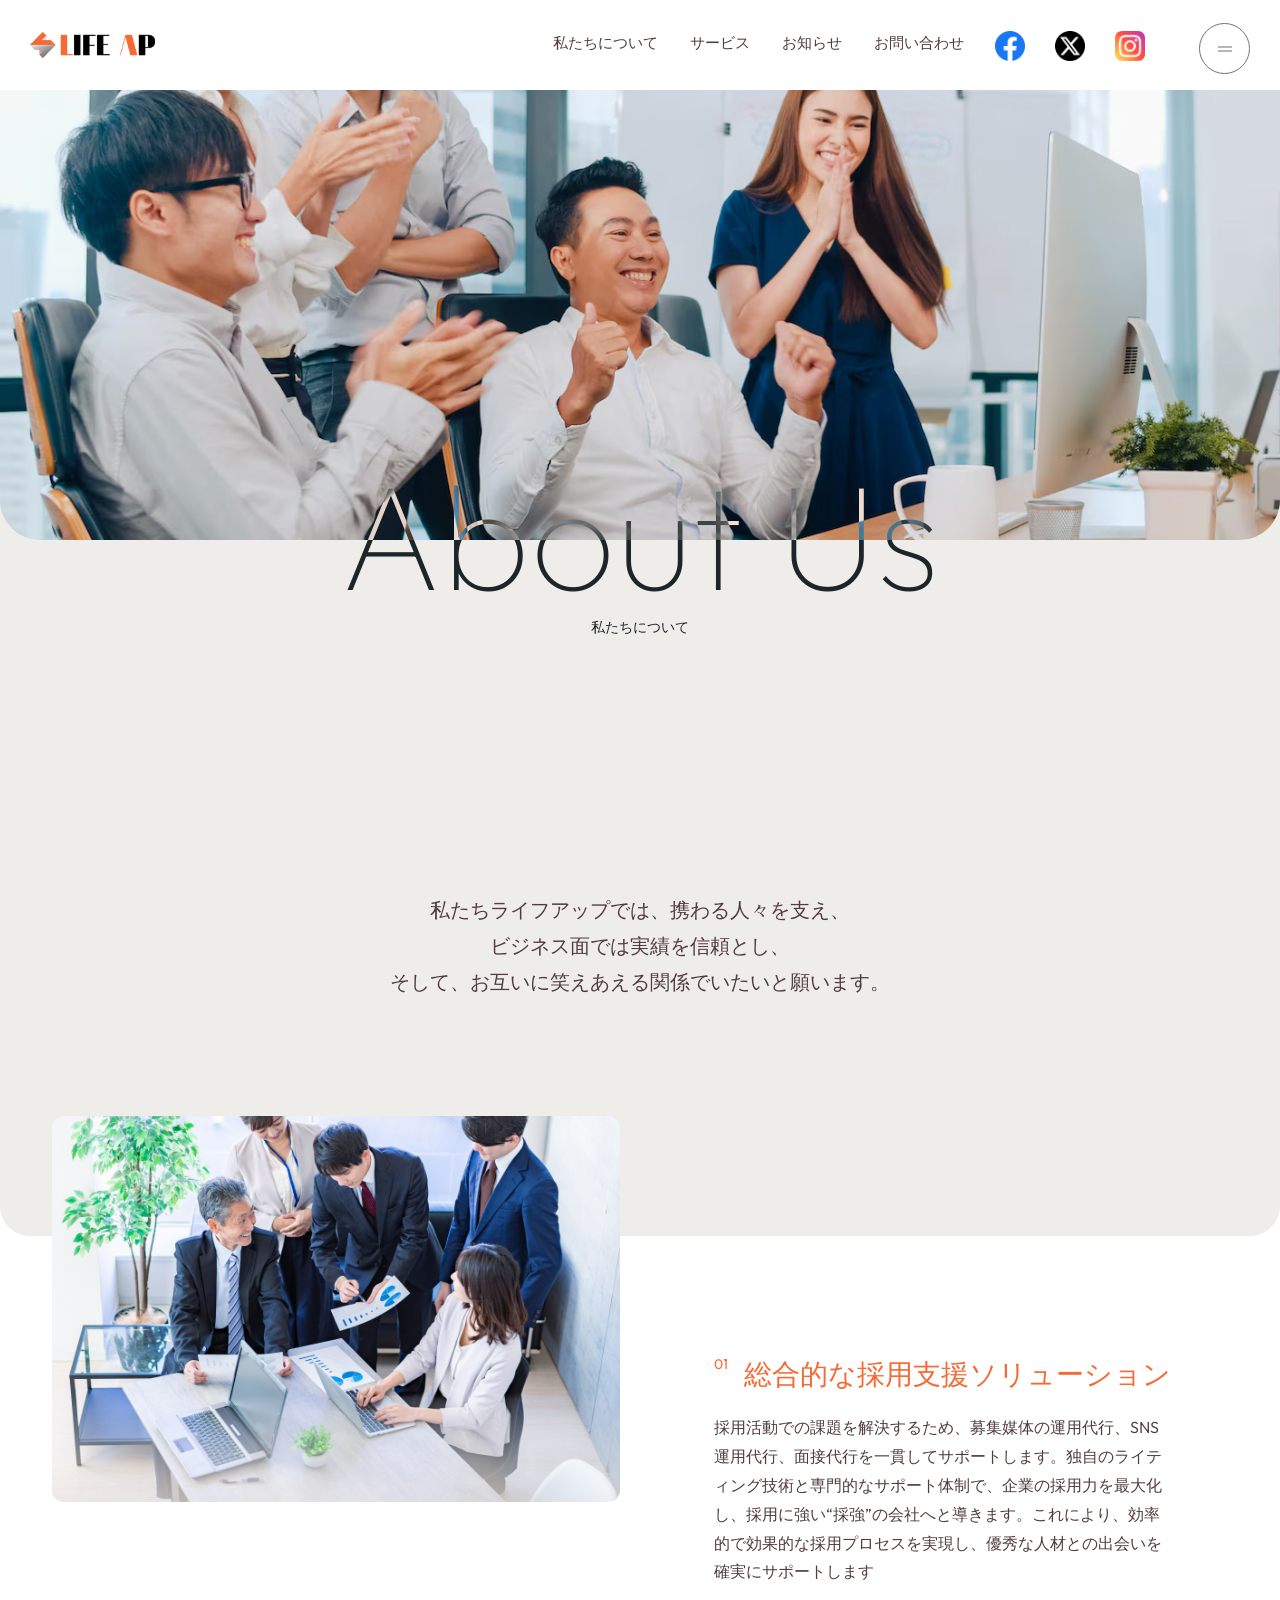
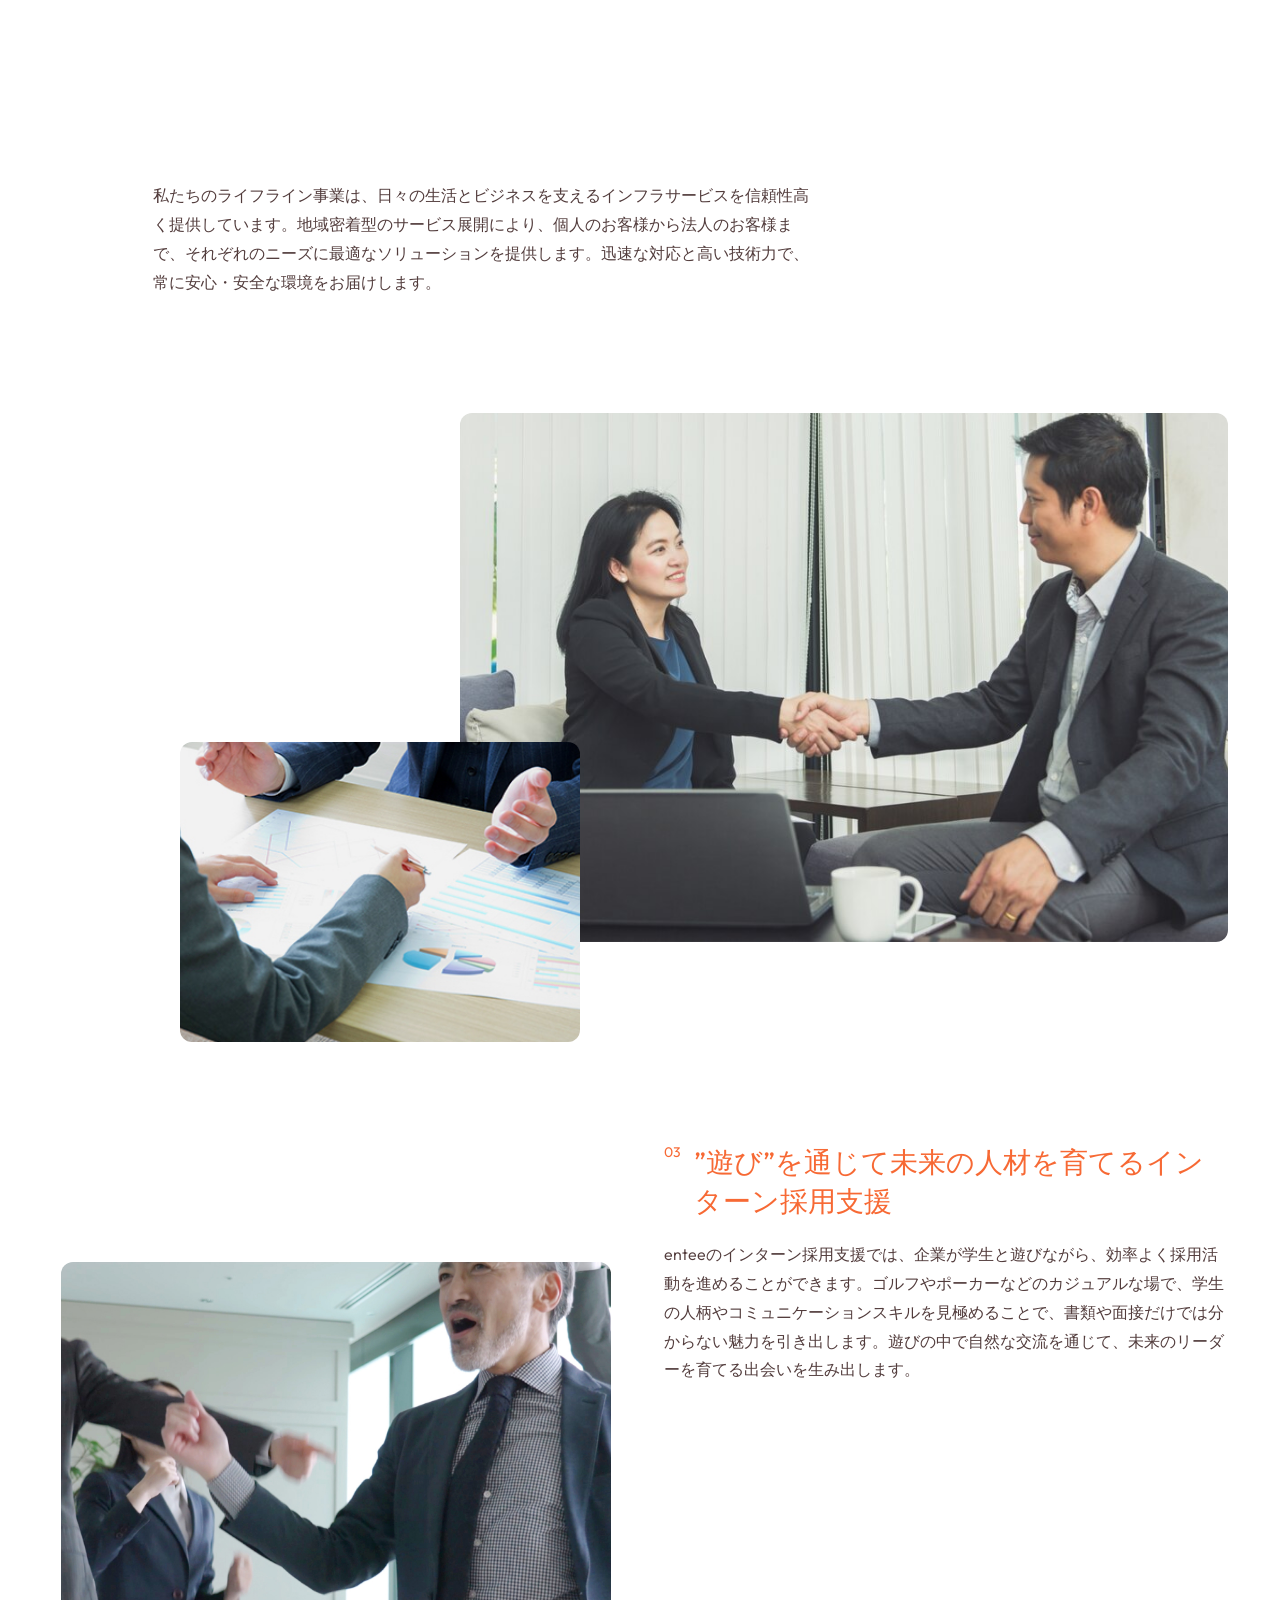
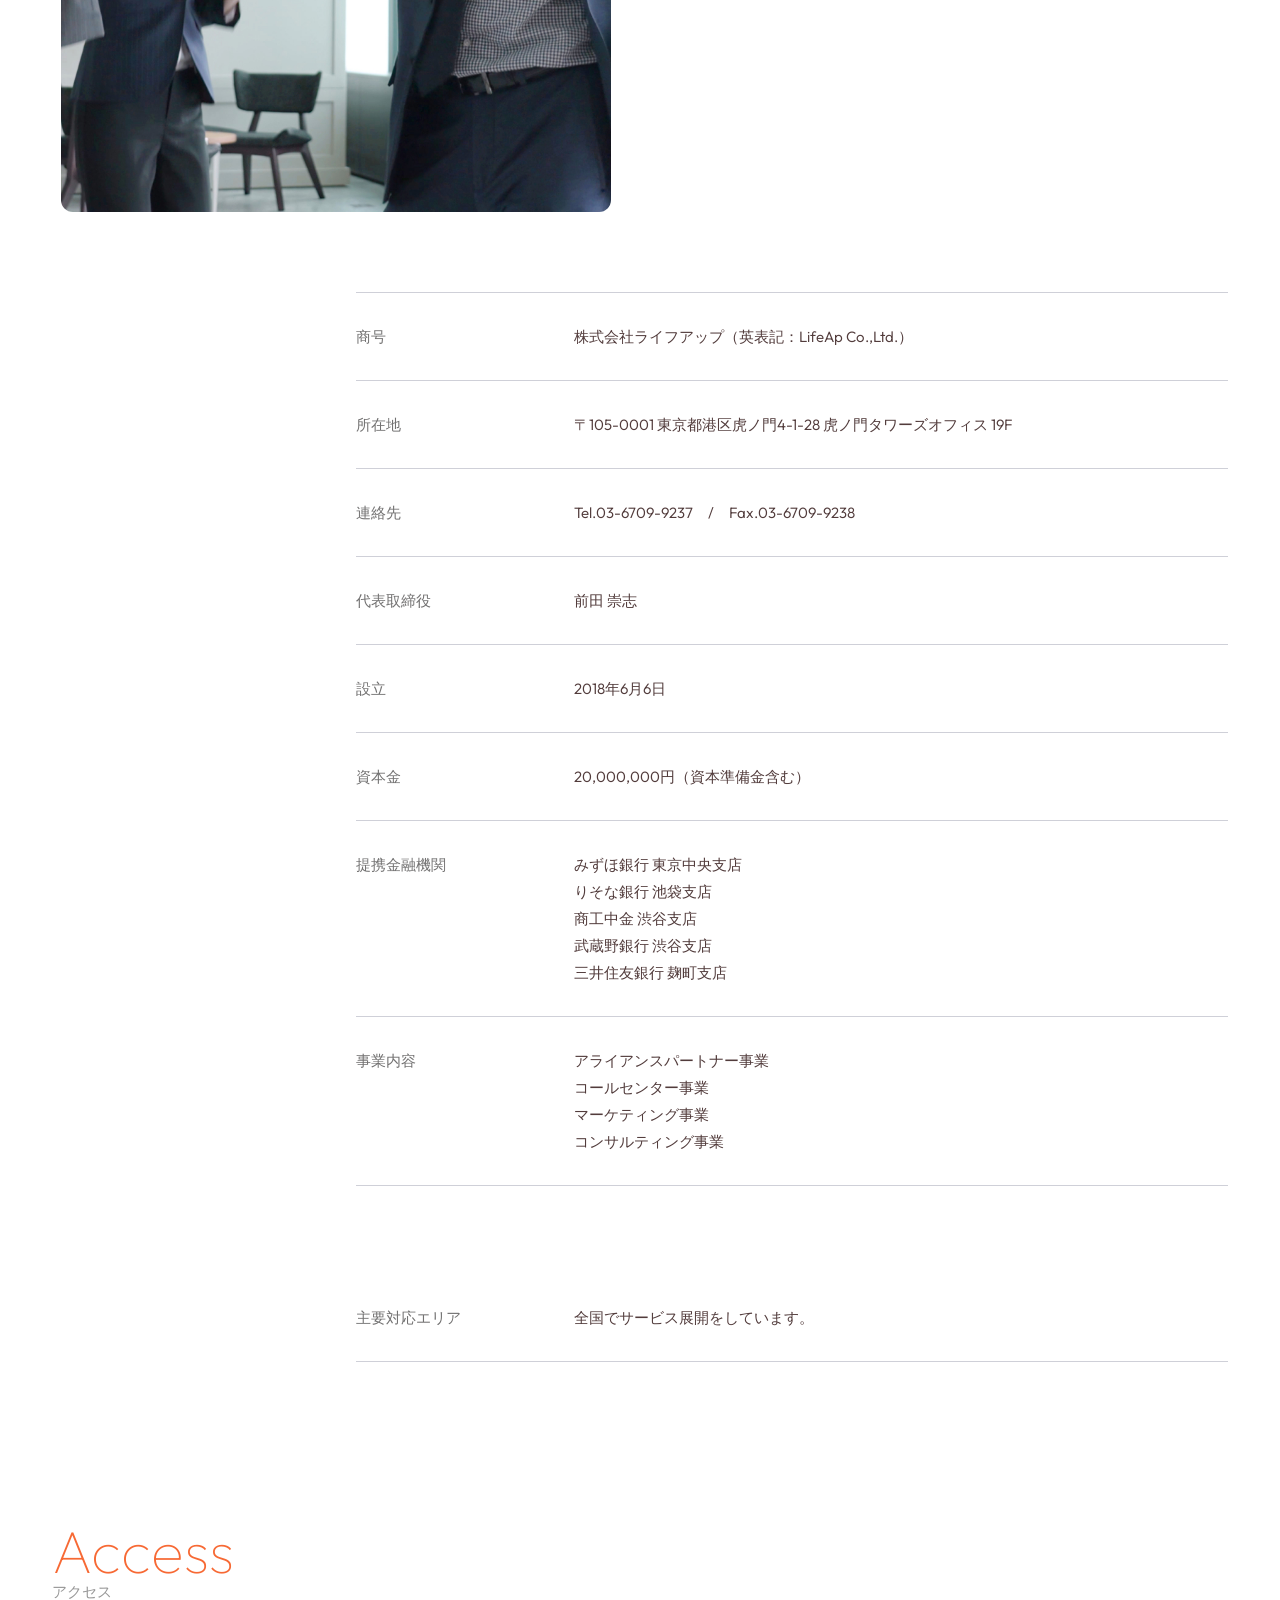
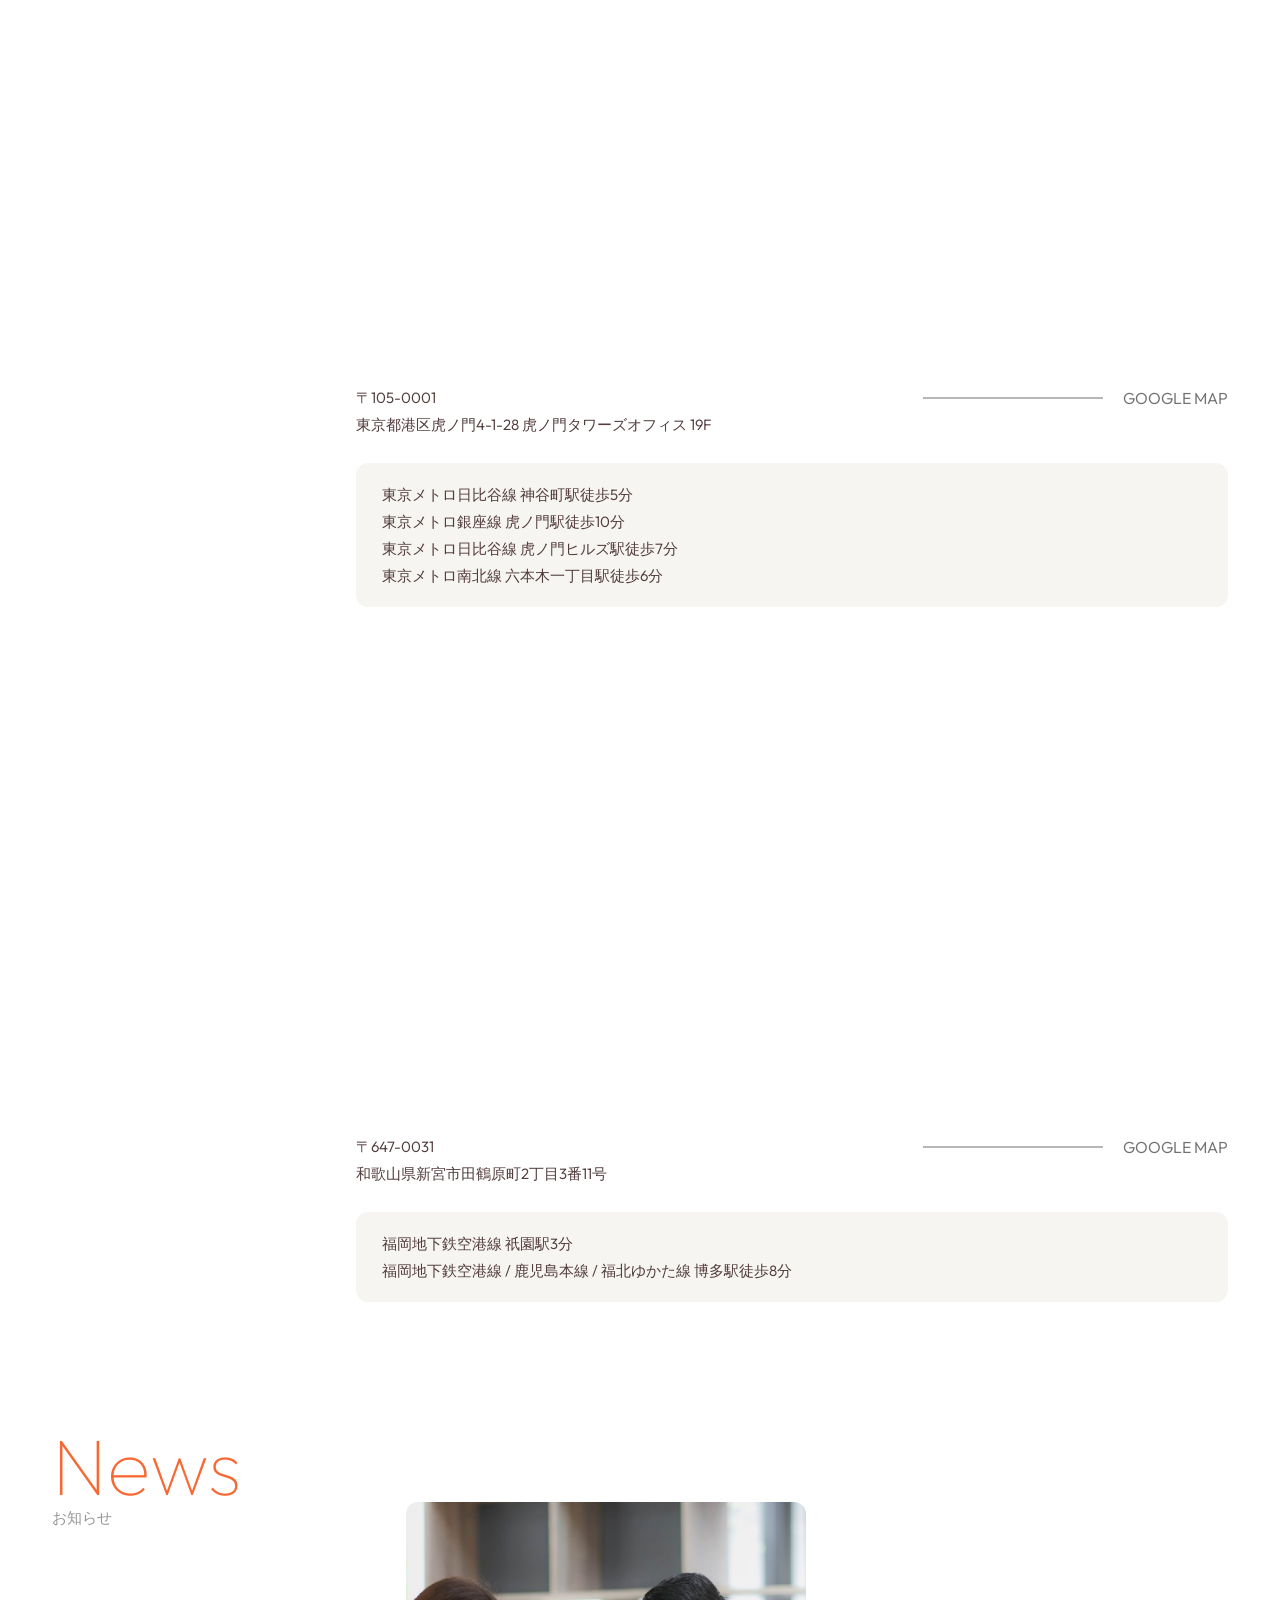
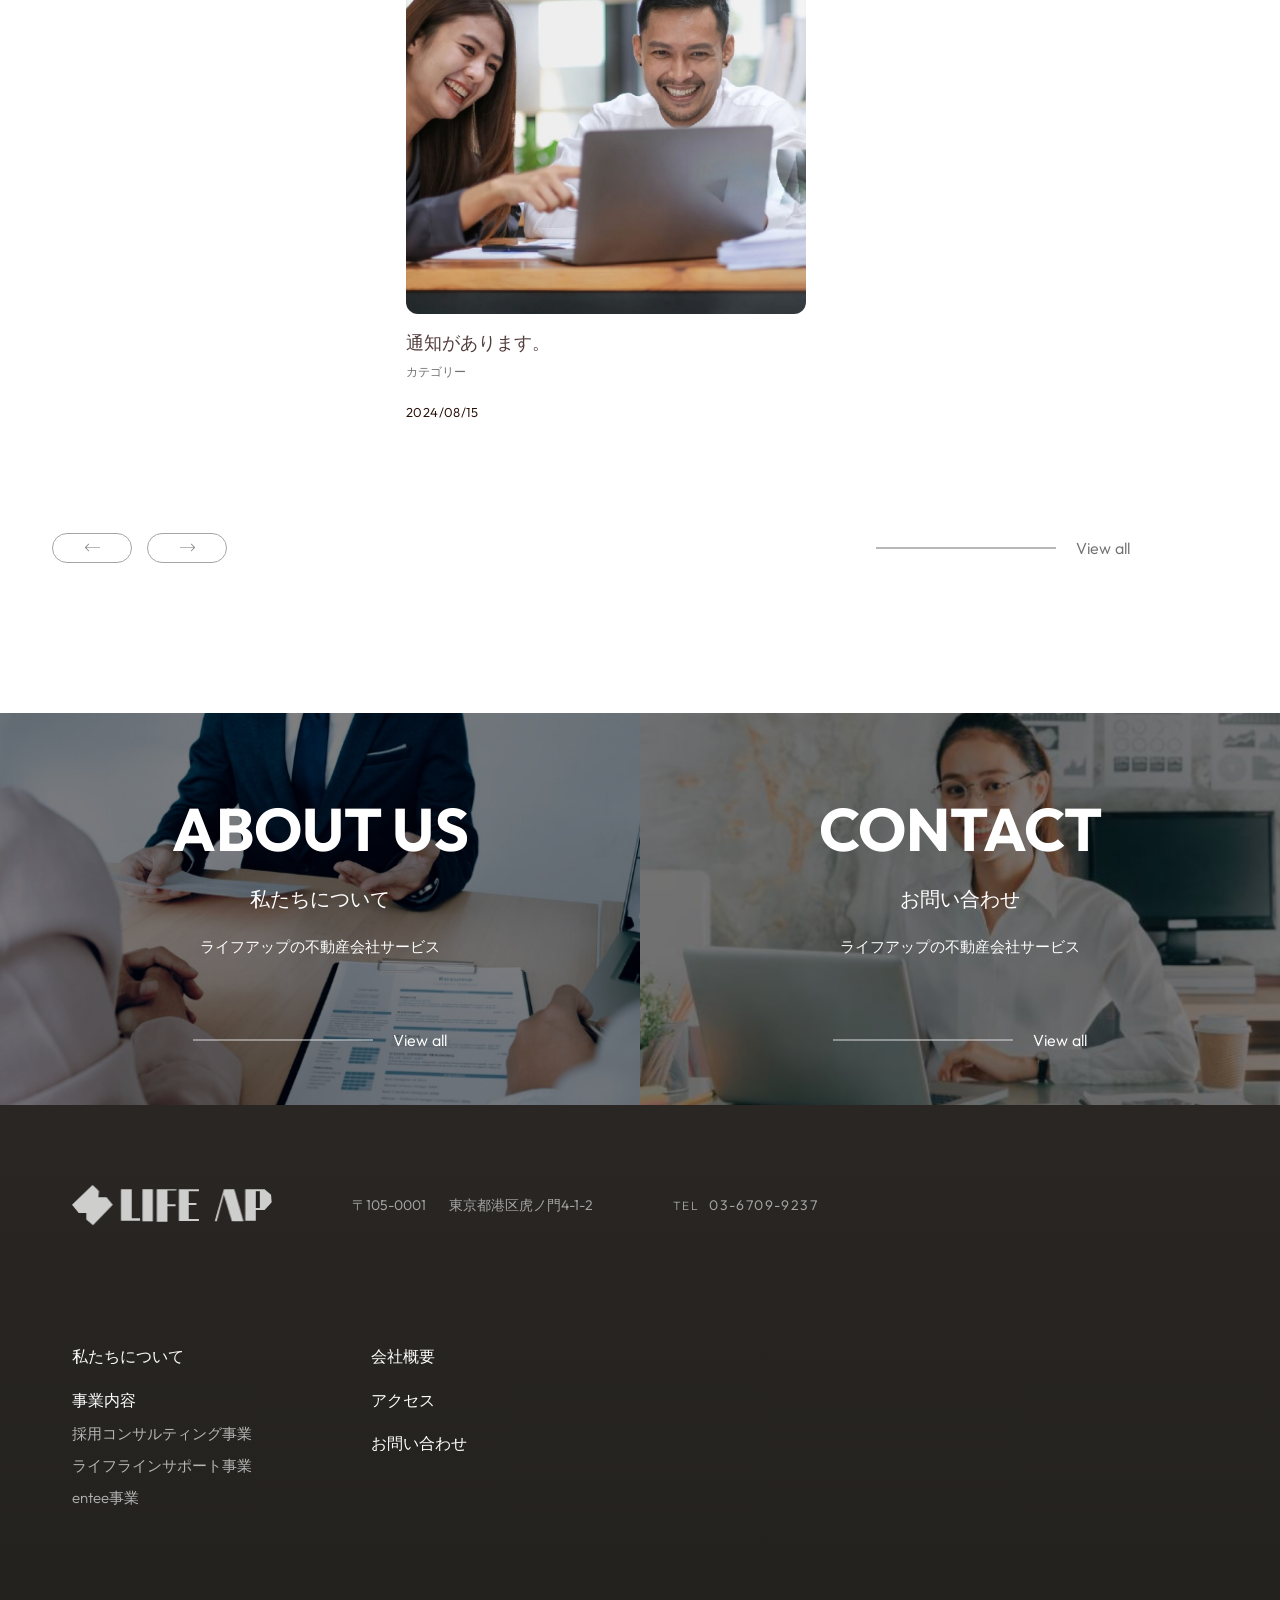
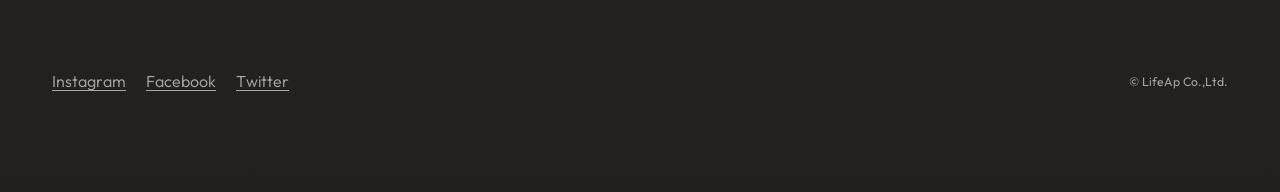
==== commit 01c21d5f: "fix: Fix bug" ====
--- a/about.html
+++ b/about.html
@@ -451,21 +451,20 @@
                                                 </a>
                                             </li>
                                             <li class="l-drawer-nav__item">
-                                                <a href="/service.html" class="l-drawer-nav__link" data-drawer-links=""
+                                                <a href="#" class="l-drawer-nav__link" data-drawer-links=""
                                                     data-hover-animation="" data-drawer="service">
                                                     <span> <span data-hover-animation-target="">事業紹介</span> </span>
                                                 </a>
                                                 <ul class="l-drawer-nav__children">
                                                     <li class="l-drawer-nav__item">
-                                                        <a href="/service.html/#one" class="l-drawer-nav__link"
-                                                            data-drawer-links="" data-hover-animation=""
-                                                            data-drawer="service"> <span> <span
+                                                        <a href="#" class="l-drawer-nav__link" data-drawer-links=""
+                                                            data-hover-animation="" data-drawer="service"> <span> <span
                                                                     data-hover-animation-target="">採用コンサルティング事業</span>
                                                             </span>
                                                         </a>
                                                     </li>
                                                     <li class="l-drawer-nav__item">
-                                                        <a href="/service.html/#one" class="l-drawer-nav__link"
+                                                        <a href="https://lifeap.life/" class="l-drawer-nav__link"
                                                             data-drawer-links="" data-hover-animation=""
                                                             data-drawer="service"> <span> <span
                                                                     data-hover-animation-target="">ライフラインサポート事業</span>
@@ -473,10 +472,10 @@
                                                         </a>
                                                     </li>
                                                     <li class="l-drawer-nav__item">
-                                                        <a href="/service.html/#one" class="l-drawer-nav__link"
+                                                        <a href="https://media.entee.golf/" class="l-drawer-nav__link"
                                                             data-drawer-links="" data-hover-animation=""
                                                             data-drawer="service"> <span> <span
-                                                                    data-hover-animation-target="">entee学生インターン事業</span>
+                                                                    data-hover-animation-target="">entee事業</span>
                                                             </span>
                                                         </a>
                                                     </li>
@@ -635,8 +634,8 @@
                                     </a>
                                     <ul class="submenu">
                                         <li><a href="#">採用コンサルティング事業</a></li>
-                                        <li><a href="#">ライフラインサポート事業</a></li>
-                                        <li><a href="https://entee-campus.site/">entee学生インターン事業</a></li>
+                                        <li><a href="https://lifeap.life/">ライフラインサポート事業</a></li>
+                                        <li><a href="https://entee-campus.site/">entee事業</a></li>
                                     </ul>
                                 </li>
                                 <li class="l-gnav__item"><a href="/news.html" class="l-gnav__link"
@@ -1110,9 +1109,10 @@
                             </p>
 
                             <div class="c-contact__more" data-scroll-trigger="js-scroll-to-top">
-                                <a href="#" class="c-blog-list__more--link c-button -invert" data-hover-animation=""
-                                    aria-label="お客様の声一覧をみる"> <span class="c-button__line"></span> <span
-                                        class="c-button__str __white" data-hover-animation-target="">View all</span>
+                                <a href="about.html" class="c-blog-list__more--link c-button -invert"
+                                    data-hover-animation="" aria-label="お客様の声一覧をみる"> <span
+                                        class="c-button__line"></span> <span class="c-button__str __white"
+                                        data-hover-animation-target="">View all</span>
                                 </a>
                             </div>
                         </div>
@@ -1132,9 +1132,10 @@
                             </p>
 
                             <div class="c-contact__more" data-scroll-trigger="js-scroll-to-top">
-                                <a href="#" class="c-blog-list__more--link c-button -invert" data-hover-animation=""
-                                    aria-label="お客様の声一覧をみる"> <span class="c-button__line"></span> <span
-                                        class="c-button__str __white" data-hover-animation-target="">View all</span>
+                                <a href="contact.html" class="c-blog-list__more--link c-button -invert"
+                                    data-hover-animation="" aria-label="お客様の声一覧をみる"> <span
+                                        class="c-button__line"></span> <span class="c-button__str __white"
+                                        data-hover-animation-target="">View all</span>
                                 </a>
                             </div>
                         </div>
@@ -1172,23 +1173,23 @@
                                                 </a>
                                                 <ul class="l-footer-nav__children">
                                                     <li class="l-footer-nav__item">
-                                                        <a href="/service.html#one" class="l-footer-nav__link"
-                                                            data-hover-animation=""> <span> <span
+                                                        <a href="#" class="l-footer-nav__link" data-hover-animation="">
+                                                            <span> <span
                                                                     data-hover-animation-target="">採用コンサルティング事業</span>
                                                             </span>
                                                         </a>
                                                     </li>
                                                     <li class="l-footer-nav__item">
-                                                        <a href="/service.html#two" class="l-footer-nav__link"
+                                                        <a href="https://lifeap.life/" class="l-footer-nav__link"
                                                             data-hover-animation=""> <span>
                                                                 <span data-hover-animation-target="">ライフラインサポート事業</span>
                                                             </span>
                                                         </a>
                                                     </li>
                                                     <li class="l-footer-nav__item">
-                                                        <a href="/service.html#three" class="l-footer-nav__link"
+                                                        <a href="https://media.entee.golf/" class="l-footer-nav__link"
                                                             data-hover-animation=""> <span> <span
-                                                                    data-hover-animation-target="">entee学生インターン事業</span>
+                                                                    data-hover-animation-target="">entee事業</span>
                                                             </span>
                                                         </a>
                                                     </li>
